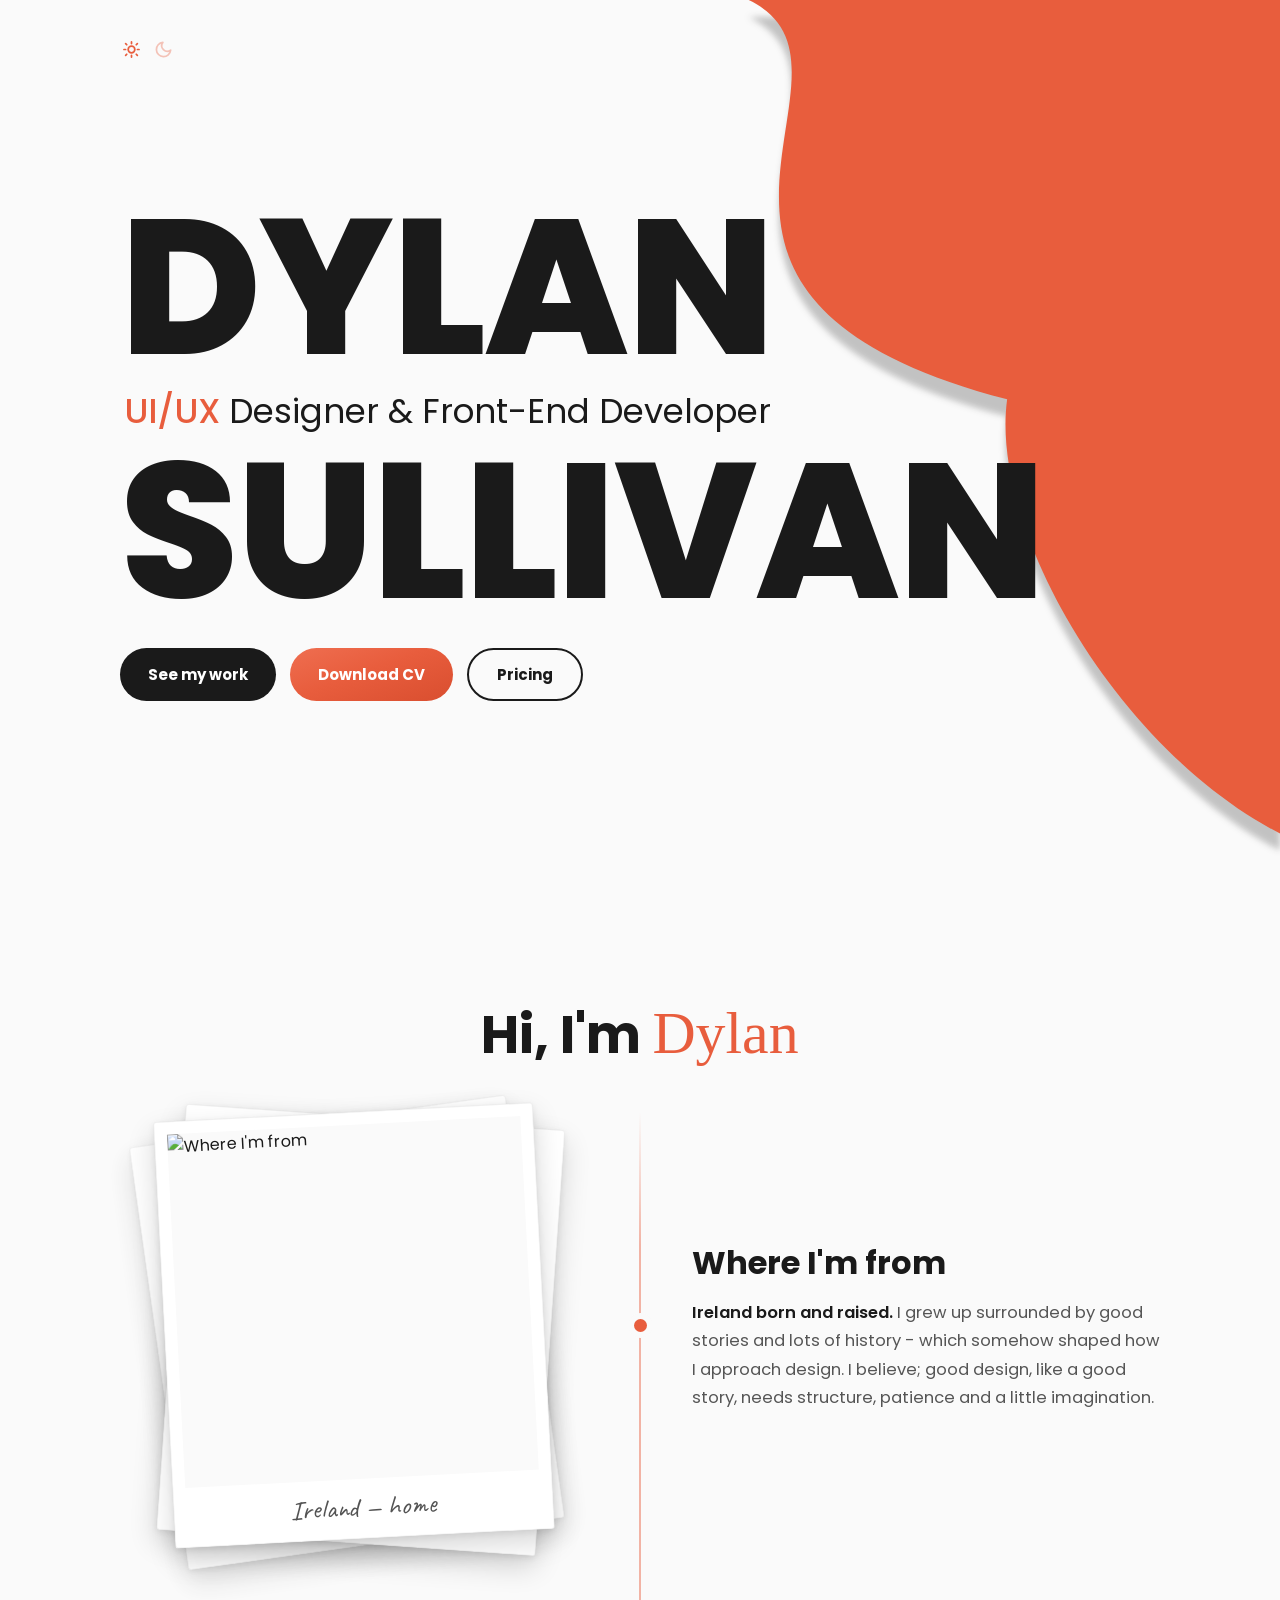
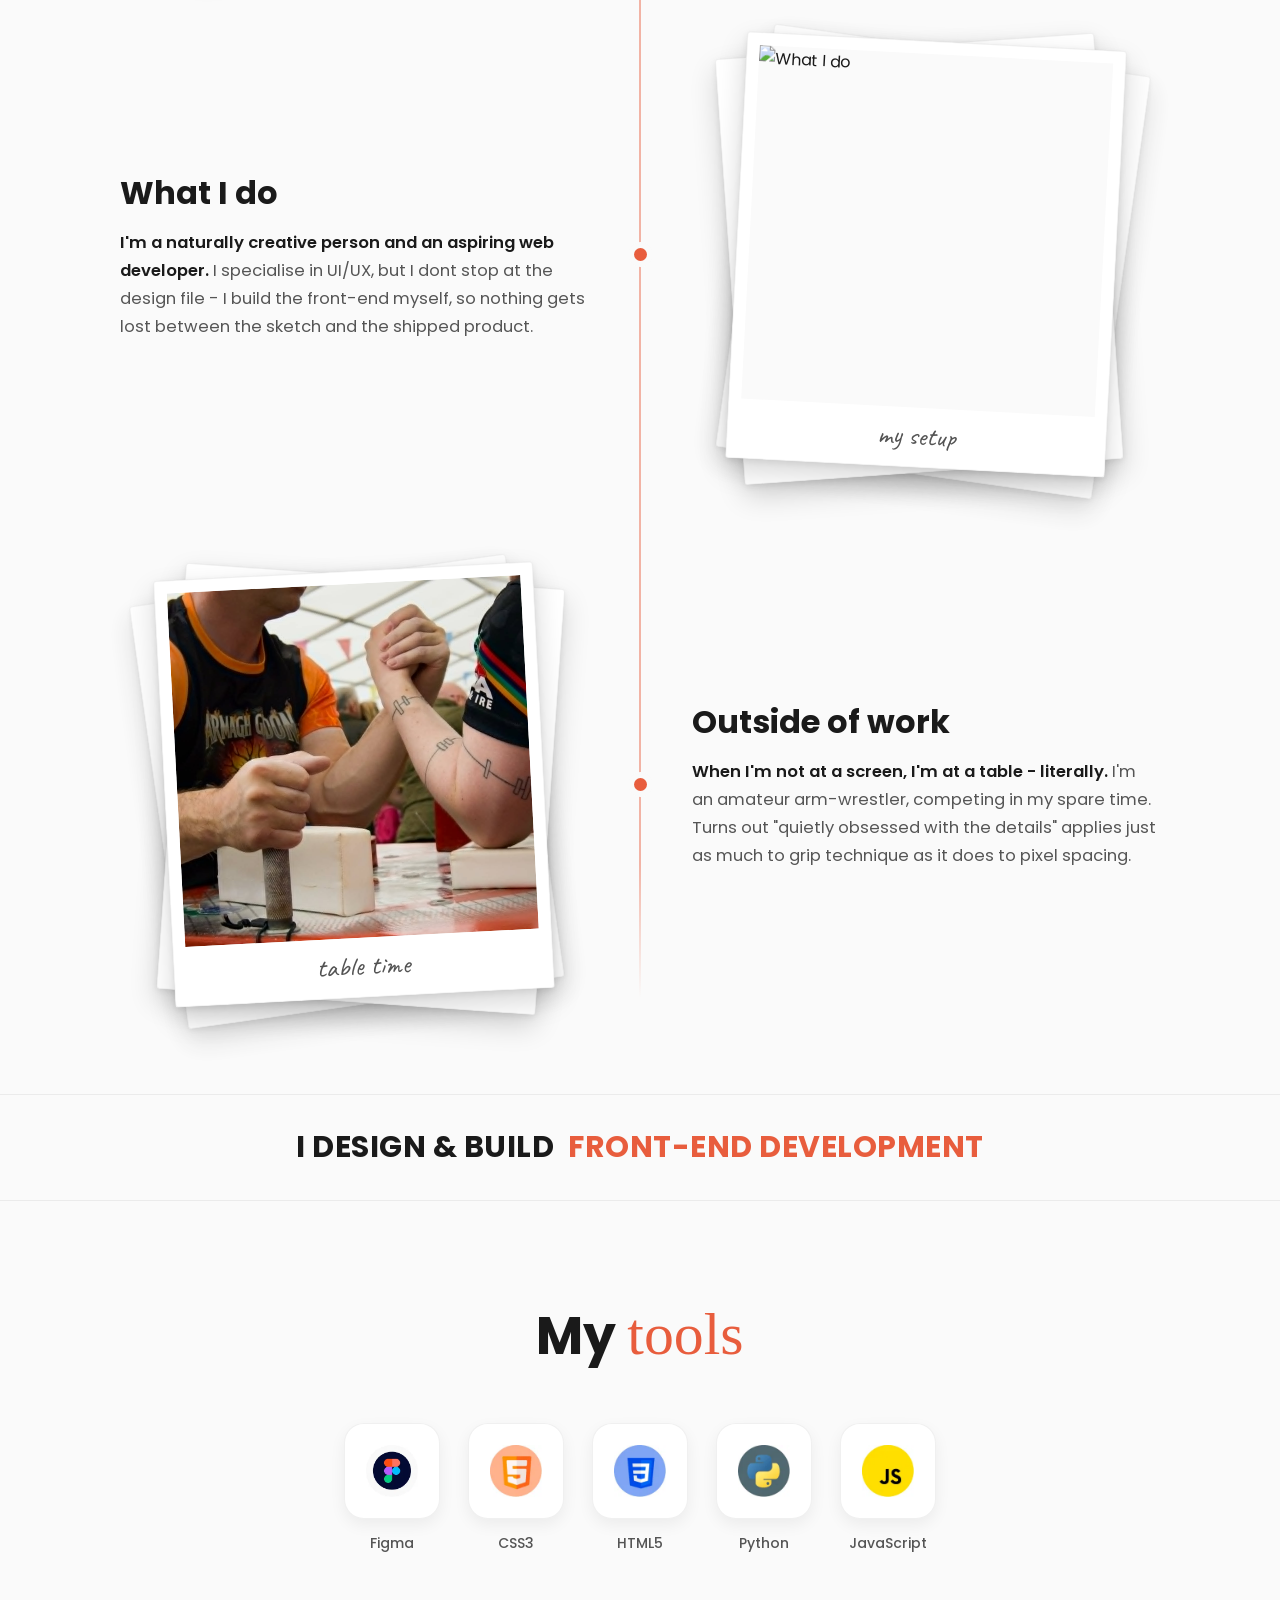
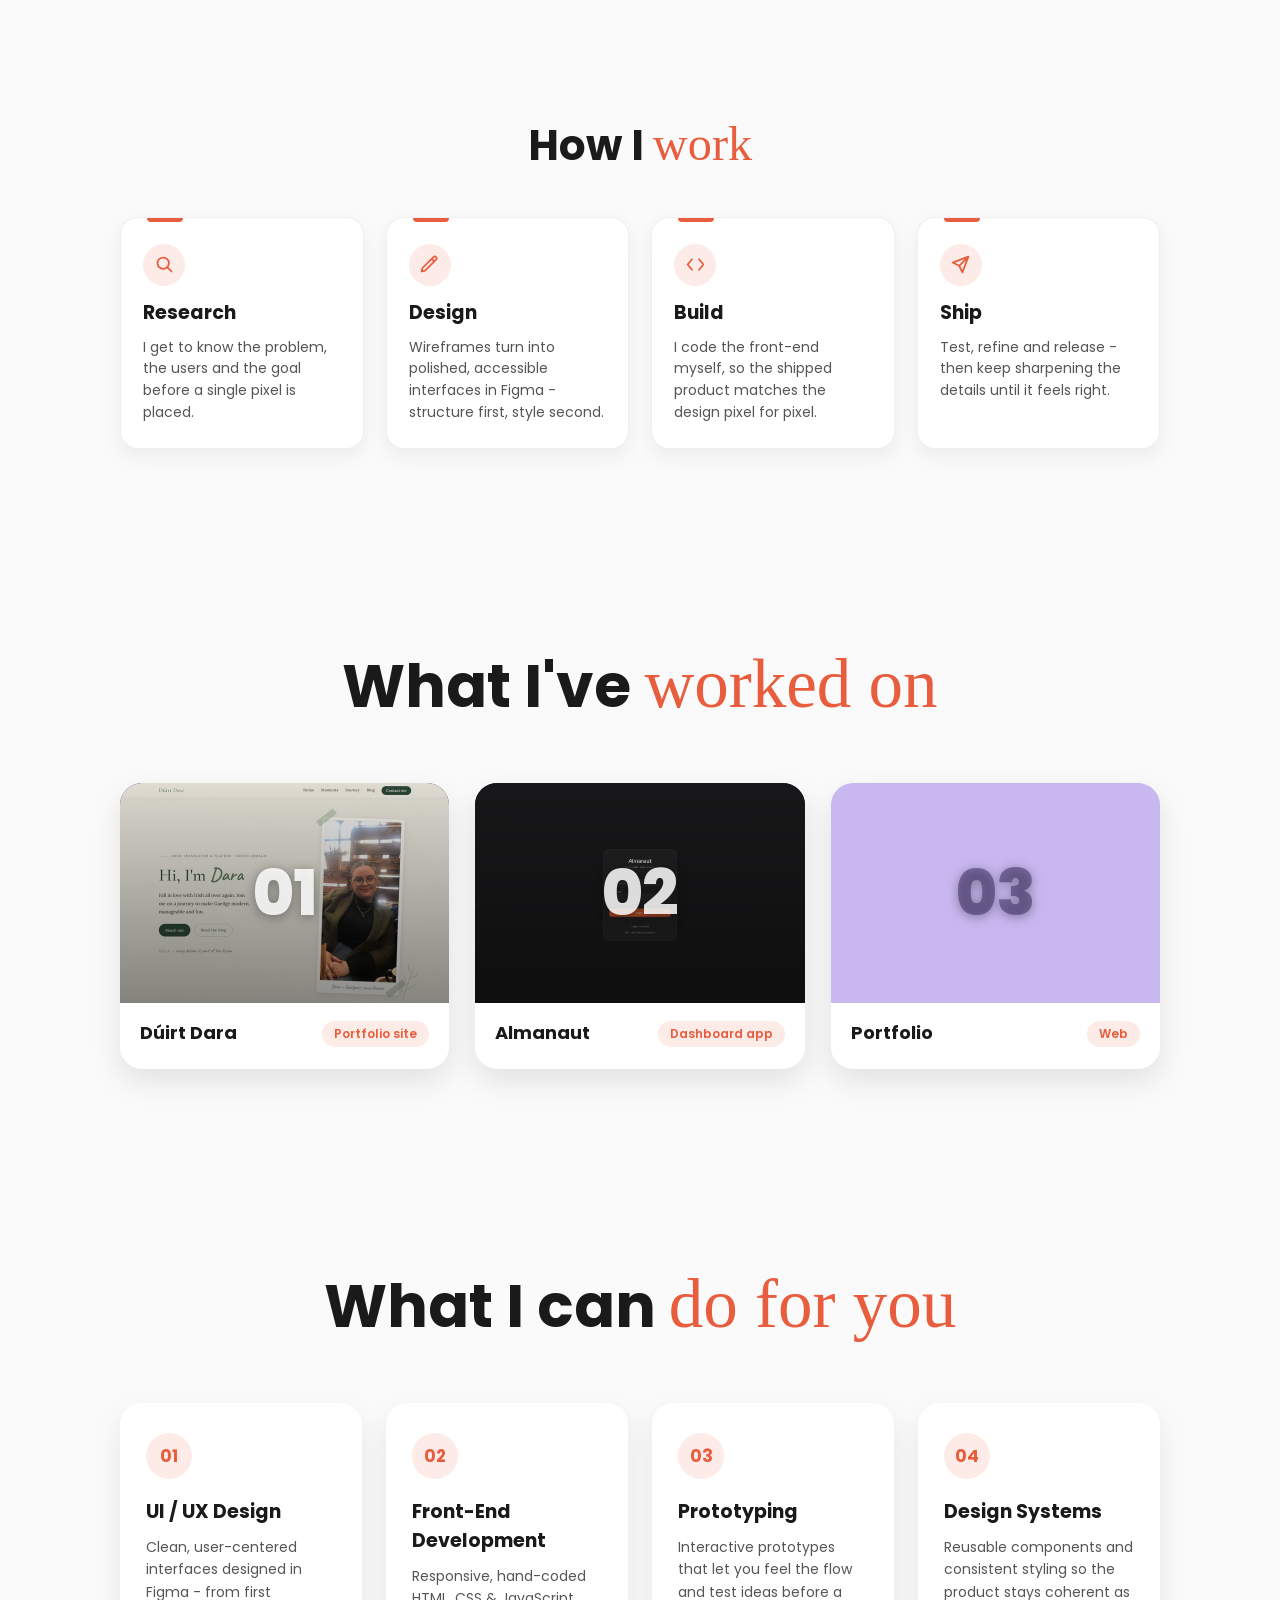
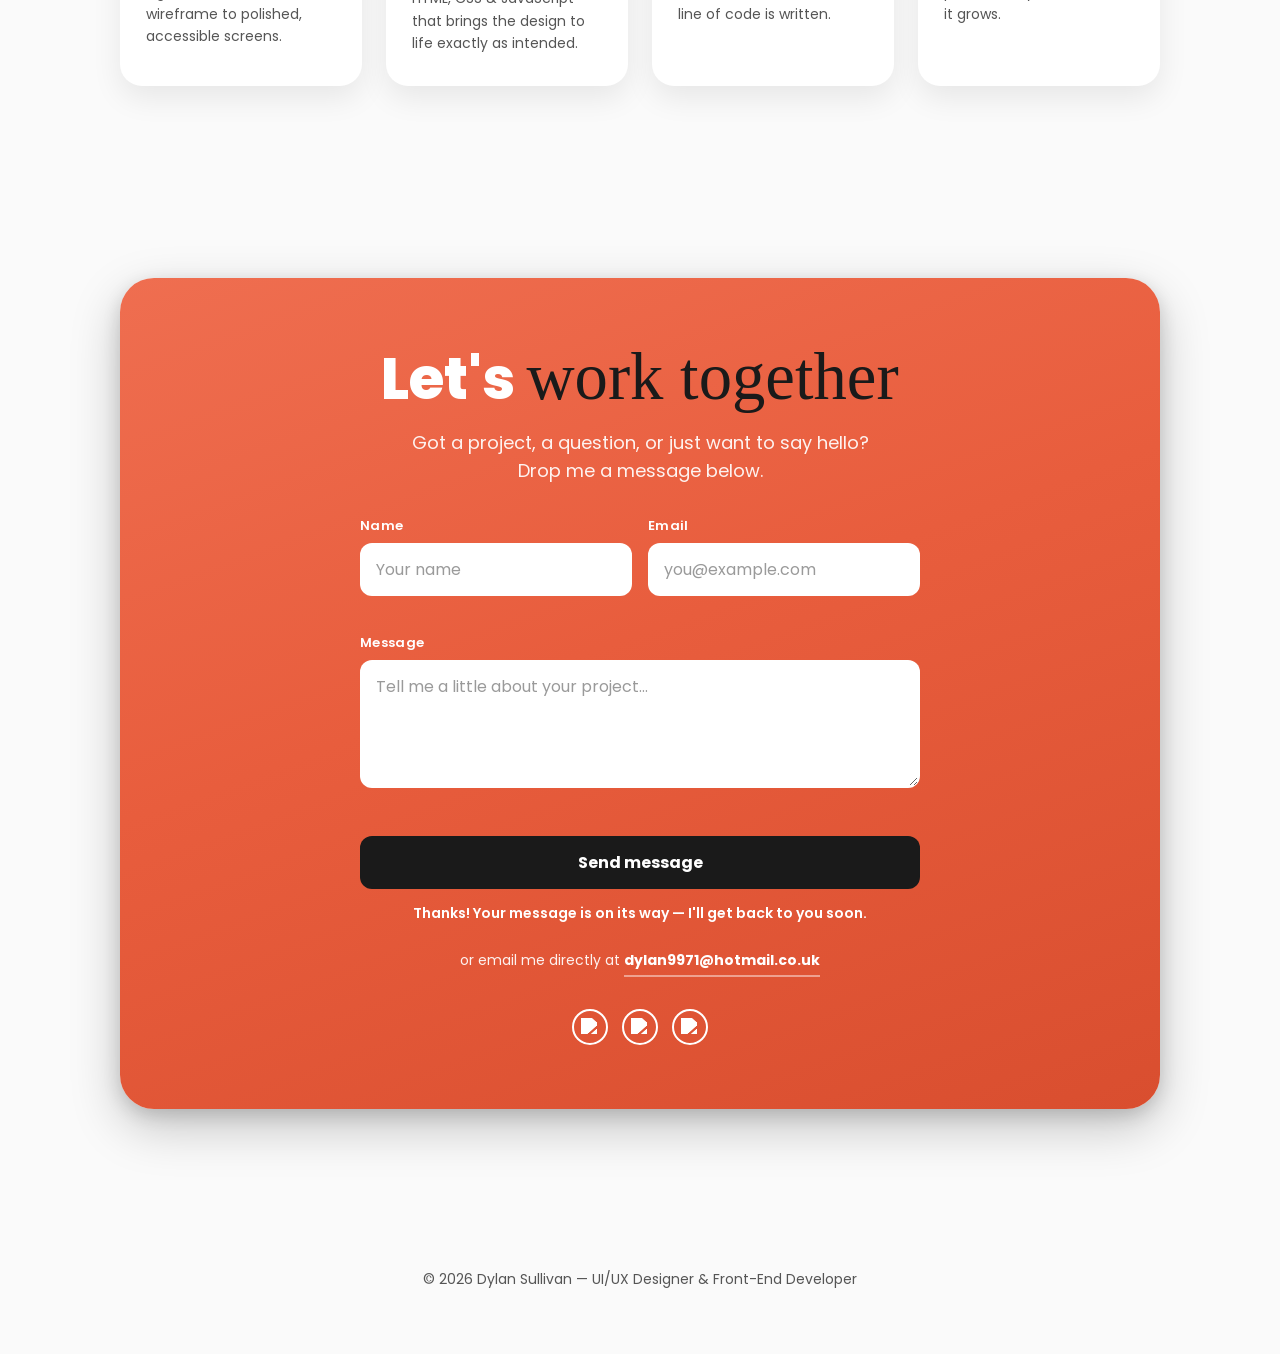
==== index.html @ 85703e37 "Add files via upload" ====
<!DOCTYPE html>
<html lang="en">
<head>
  <meta charset="UTF-8" />
  <meta name="viewport" content="width=device-width, initial-scale=1.0" />
  <title>Dylan Sullivan — UI/UX Designer &amp; Front-End Developer</title>
  <link rel="icon" type="image/svg+xml" href="images/favicon.svg" />

  <!-- Fonts: requires internet. Poppins ≈ the heading face, Caveat ≈ the handwritten tagline.
       Swap these for whatever you used in Figma if different. -->
  <link rel="preconnect" href="https://fonts.googleapis.com" />
  <link rel="preconnect" href="https://fonts.gstatic.com" crossorigin />
  <link href="https://fonts.googleapis.com/css2?family=Poppins:wght@400;500;600;700;800&family=Caveat:wght@500;600&display=swap" rel="stylesheet" />

  <link rel="stylesheet" href="styles.css" />

  <!-- every visit starts in light mode, regardless of OS setting or past choice -->
  <script>
    document.documentElement.dataset.theme = "light";
  </script>
</head>
<body>


  <!-- ============ HERO ============ -->
  <header class="hero" id="hero">
    <!-- organic orange blob (inline SVG) -->
    <svg class="hero__blob" viewBox="0 0 672 833" fill="none" xmlns="http://www.w3.org/2000/svg" aria-hidden="true" preserveAspectRatio="xMaxYMin slice">
      <path fill="#E85D3D" d="M906.125 -440.098C1160.07 -313.162 1271.45 -21.2273 1154.9 211.956C980.167 1291.65 380.559 637.083 416.374 374.395C-50.7319 252.298 466.602 -41.8163 3.09995 -16.6425C119.656 -249.826 652.175 -567.033 906.125 -440.098Z" />
    </svg>

    <!-- light / dark toggle: bare sun + moon sitting on the orange blob -->
    <button class="theme-toggle" type="button" aria-label="Toggle dark mode" aria-pressed="false" title="Toggle dark mode">
      <svg class="theme-toggle__ic theme-toggle__ic--sun" viewBox="0 0 24 24" fill="none" stroke="currentColor" stroke-width="2.2" stroke-linecap="round" stroke-linejoin="round" aria-hidden="true">
        <circle cx="12" cy="12" r="4.2" />
        <path d="M12 2.5v2M12 19.5v2M4.6 4.6l1.4 1.4M18 18l1.4 1.4M2.5 12h2M19.5 12h2M4.6 19.4l1.4-1.4M18 6l1.4-1.4" />
      </svg>
      <svg class="theme-toggle__ic theme-toggle__ic--moon" viewBox="0 0 24 24" fill="none" stroke="currentColor" stroke-width="2.2" stroke-linecap="round" stroke-linejoin="round" aria-hidden="true">
        <path d="M21 12.79A9 9 0 1 1 11.21 3 7 7 0 0 0 21 12.79z" />
      </svg>
    </button>

    <!-- name block -->
    <div class="hero__name">
      <h1 class="name-line">DYLAN</h1>
      <p class="role"><span class="role__accent">UI/UX</span> Designer &amp; Front-End Developer</p>
      <h1 class="name-line">SULLIVAN</h1>
      <div class="hero__cta">
        <a href="#work" class="btn btn--solid">See my work</a>
        <a href="Dylan_Sullivan_CV.docx" class="btn btn--cv" download="Dylan_Sullivan_CV.docx">Download CV</a>
        <button type="button" class="btn btn--ghost" data-modal="pricing-modal" aria-haspopup="dialog">Pricing</button>
      </div>
    </div>

  </header>

  <!-- ============ ABOUT ============ -->
  <section class="about" id="about">
    <header class="about__head reveal">
      <h2 class="section-title">Hi, I'm <span class="accent-script">Dylan</span></h2>
    </header>

    <!-- three story rows, alternating sides, threaded on an orange spine -->
    <div class="story">
      <article class="story__row reveal">
        <figure class="story__media">
          <!-- two blank cards behind the photo, so it reads as a stack of
               snapshots; they fan out on hover -->
          <span class="polaroid__back polaroid__back--2" aria-hidden="true"></span>
          <span class="polaroid__back polaroid__back--1" aria-hidden="true"></span>
          <div class="polaroid">
            <div class="polaroid__window">
              <img src="images/home.png" alt="Where I'm from" loading="lazy" decoding="async" />
            </div>
            <span class="polaroid__caption">Ireland — home</span>
          </div>
        </figure>
        <div class="story__body">
          <h3 class="story__title">Where I'm from</h3>
          <p class="story__text"><span class="story__lead">Ireland born and raised.</span> I grew up surrounded by good stories and lots of history - which somehow shaped how I approach design. I believe; good design, like a good story, needs structure, patience and a little imagination.</p>
        </div>
      </article>

      <article class="story__row reveal">
        <figure class="story__media">
          <span class="polaroid__back polaroid__back--2" aria-hidden="true"></span>
          <span class="polaroid__back polaroid__back--1" aria-hidden="true"></span>
          <div class="polaroid">
            <div class="polaroid__window">
              <img src="images/setup.png" alt="What I do" loading="lazy" decoding="async" />
            </div>
            <span class="polaroid__caption">my setup</span>
          </div>
        </figure>
        <div class="story__body">
          <h3 class="story__title">What I do</h3>
          <p class="story__text"><span class="story__lead">I'm a naturally creative person and an aspiring web developer.</span> I specialise in UI/UX, but I dont stop at the design file - I build the front-end myself, so nothing gets lost between the sketch and the shipped product.</p>
        </div>
      </article>

      <article class="story__row reveal">
        <figure class="story__media">
          <span class="polaroid__back polaroid__back--2" aria-hidden="true"></span>
          <span class="polaroid__back polaroid__back--1" aria-hidden="true"></span>
          <div class="polaroid">
            <div class="polaroid__window">
              <img src="images/table.png" alt="Outside of work" loading="lazy" decoding="async" />
            </div>
            <span class="polaroid__caption">table time</span>
          </div>
        </figure>
        <div class="story__body">
          <h3 class="story__title">Outside of work</h3>
          <p class="story__text"><span class="story__lead">When I'm not at a screen, I'm at a table - literally.</span> I'm an amateur arm-wrestler, competing in my spare time. Turns out "quietly obsessed with the details" applies just as much to grip technique as it does to pixel spacing.</p>
        </div>
      </article>
    </div>
  </section>

  <!-- ============ WORD ROTATOR ============ -->
  <div class="rotator" aria-hidden="true">
    <span class="rotator__lead">I design &amp; build</span>
    <span class="rotator__mask">
      <span class="rotator__list">
        <span class="rotator__word">UI / UX Design</span>
        <span class="rotator__word">Front-End Development</span>
        <span class="rotator__word">Responsive Layouts</span>
        <span class="rotator__word">Clean Code</span>
        <span class="rotator__word">Design Systems</span>
        <span class="rotator__word">Pixel Perfect</span>
        <span class="rotator__word">User-Centered</span>
        <span class="rotator__word">Prototyping</span>
        <!-- repeat of the first, so the loop back to the top is seamless -->
        <span class="rotator__word">UI / UX Design</span>
      </span>
    </span>
  </div>

  <!-- ============ MY STACK ============ -->
  <section class="stack" id="stack">
    <h2 class="section-title reveal">My <span class="accent-script">tools</span></h2>
    <div class="stack__cluster">
      <figure class="stack__item reveal" style="transition-delay:0s">
        <span class="stack__chip"><img src="images/figma.png" alt="Figma" class="stack__icon" /></span>
        <figcaption class="stack__label">Figma</figcaption>
      </figure>
      <figure class="stack__item reveal" style="transition-delay:.08s">
        <span class="stack__chip"><img src="images/css3.png" alt="CSS3" class="stack__icon" /></span>
        <figcaption class="stack__label">CSS3</figcaption>
      </figure>
      <figure class="stack__item reveal" style="transition-delay:.16s">
        <span class="stack__chip"><img src="images/html5.png" alt="HTML5" class="stack__icon" /></span>
        <figcaption class="stack__label">HTML5</figcaption>
      </figure>
      <figure class="stack__item reveal" style="transition-delay:.24s">
        <span class="stack__chip"><img src="images/python.png" alt="Python" class="stack__icon" /></span>
        <figcaption class="stack__label">Python</figcaption>
      </figure>
      <figure class="stack__item reveal" style="transition-delay:.32s">
        <span class="stack__chip"><img src="images/javascript.png" alt="JavaScript" class="stack__icon" /></span>
        <figcaption class="stack__label">JavaScript</figcaption>
      </figure>
    </div>

    <!-- How I work -->
    <div class="process">
      <h3 class="process__title reveal">How I <span class="accent-script">work</span></h3>
      <div class="process__grid">
        <article class="process__step reveal" style="transition-delay:0s">
          <span class="process__icon" aria-hidden="true">
            <svg viewBox="0 0 24 24" fill="none" stroke="currentColor" stroke-width="2" stroke-linecap="round" stroke-linejoin="round">
              <circle cx="10.5" cy="10.5" r="6.5" /><path d="m15.5 15.5 4.5 4.5" />
            </svg>
          </span>
          <h4 class="process__step-title">Research</h4>
          <p class="process__step-text">I get to know the problem, the users and the goal before a single pixel is placed.</p>
        </article>
        <article class="process__step reveal" style="transition-delay:.1s">
          <span class="process__icon" aria-hidden="true">
            <svg viewBox="0 0 24 24" fill="none" stroke="currentColor" stroke-width="2" stroke-linecap="round" stroke-linejoin="round">
              <path d="M16.5 3.5a2.12 2.12 0 0 1 3 3L7 19l-4 1 1-4z" /><path d="m14.5 5.5 3 3" />
            </svg>
          </span>
          <h4 class="process__step-title">Design</h4>
          <p class="process__step-text">Wireframes turn into polished, accessible interfaces in Figma - structure first, style second.</p>
        </article>
        <article class="process__step reveal" style="transition-delay:.2s">
          <span class="process__icon" aria-hidden="true">
            <svg viewBox="0 0 24 24" fill="none" stroke="currentColor" stroke-width="2" stroke-linecap="round" stroke-linejoin="round">
              <path d="m8 6-5 6 5 6M16 6l5 6-5 6" />
            </svg>
          </span>
          <h4 class="process__step-title">Build</h4>
          <p class="process__step-text">I code the front-end myself, so the shipped product matches the design pixel for pixel.</p>
        </article>
        <article class="process__step reveal" style="transition-delay:.3s">
          <span class="process__icon" aria-hidden="true">
            <svg viewBox="0 0 24 24" fill="none" stroke="currentColor" stroke-width="2" stroke-linecap="round" stroke-linejoin="round">
              <path d="M21 3 10.5 13.5M21 3l-6.8 18-3.7-7.5L3 9.8z" />
            </svg>
          </span>
          <h4 class="process__step-title">Ship</h4>
          <p class="process__step-text">Test, refine and release - then keep sharpening the details until it feels right.</p>
        </article>
      </div>
    </div>
  </section>

  <!-- ============ WORK ============ -->
  <section class="work" id="work">
    <header class="work__head reveal">
      <h2 class="section-title">What I've <span class="accent-script">worked on</span></h2>
    </header>

    <!-- Replace the .work__thumb backgrounds with real screenshots:
         e.g. <img src="images/project-1.png" alt="..." class="work__shot" /> -->
    <div class="work__gallery">
      <figure class="work__card reveal" style="transition-delay:0s">
        <a class="work__link" href="https://duirtdara.com" target="_blank" rel="noopener" data-modal="duirtdara-modal" aria-haspopup="dialog" aria-label="Dúirt Dara — view project details">
          <div class="work__thumb work__thumb--dark">
            <img src="images/duirtdara.jpg" alt="Dúirt Dara website" class="work__shot" />
            <span class="work__num">01</span>
          </div>
          <figcaption class="work__meta">
            <h3 class="work__title">Dúirt Dara</h3>
            <span class="work__tag">Portfolio site</span>
          </figcaption>
        </a>
      </figure>
      <figure class="work__card reveal" style="transition-delay:.12s">
        <a class="work__link" href="https://dylanh9971.github.io/almanaut/" target="_blank" rel="noopener" data-modal="almanaut-modal" aria-haspopup="dialog" aria-label="Almanaut — view project details">
          <div class="work__thumb work__thumb--dark">
            <img src="images/dashboard.png" alt="Almanaut dashboard app" class="work__shot" />
            <span class="work__num">02</span>
          </div>
          <figcaption class="work__meta">
            <h3 class="work__title">Almanaut</h3>
            <span class="work__tag">Dashboard app</span>
          </figcaption>
        </a>
      </figure>
      <figure class="work__card reveal" style="transition-delay:.24s">
        <div class="work__thumb work__thumb--light" aria-hidden="true"><span class="work__num">03</span></div>
        <figcaption class="work__meta">
          <h3 class="work__title">Portfolio</h3>
          <span class="work__tag">Web</span>
        </figcaption>
      </figure>
    </div>
  </section>

  <!-- ============ SERVICES ============ -->
  <section class="services" id="services">
    <header class="work__head reveal">
      <h2 class="section-title">What I can <span class="accent-script">do for you</span></h2>
    </header>
    <div class="services__grid">
      <article class="service reveal" style="transition-delay:0s">
        <span class="service__num">01</span>
        <h3 class="service__title">UI / UX Design</h3>
        <p class="service__text">Clean, user-centered interfaces designed in Figma - from first wireframe to polished, accessible screens.</p>
      </article>
      <article class="service reveal" style="transition-delay:.1s">
        <span class="service__num">02</span>
        <h3 class="service__title">Front-End Development</h3>
        <p class="service__text">Responsive, hand-coded HTML, CSS &amp; JavaScript that brings the design to life exactly as intended.</p>
      </article>
      <article class="service reveal" style="transition-delay:.2s">
        <span class="service__num">03</span>
        <h3 class="service__title">Prototyping</h3>
        <p class="service__text">Interactive prototypes that let you feel the flow and test ideas before a line of code is written.</p>
      </article>
      <article class="service reveal" style="transition-delay:.3s">
        <span class="service__num">04</span>
        <h3 class="service__title">Design Systems</h3>
        <p class="service__text">Reusable components and consistent styling so the product stays coherent as it grows.</p>
      </article>
    </div>
  </section>

  <!-- ============ CONTACT ============ -->
  <section class="contact" id="contact">
    <div class="contact__inner reveal">
      <h2 class="contact__title">Let's <span class="accent-script">work together</span></h2>
      <p class="contact__text">Got a project, a question, or just want to say hello? Drop me a message below.</p>

      <form id="contact-form" class="contact__form" action="https://formspree.io/f/mvzlrroe" method="POST">
        <div class="contact__fields">
          <label class="field">
            <span class="field__label">Name</span>
            <input type="text" name="name" placeholder="Your name" data-fs-field />
          </label>
          <label class="field">
            <span class="field__label">Email</span>
            <input type="email" name="email" placeholder="you@example.com" required data-fs-field />
            <span class="field__error" data-fs-error="email"></span>
          </label>
        </div>
        <label class="field">
          <span class="field__label">Message</span>
          <textarea name="message" rows="4" placeholder="Tell me a little about your project..." required data-fs-field></textarea>
          <span class="field__error" data-fs-error="message"></span>
        </label>
        <button type="submit" class="contact__btn" data-fs-submit-btn>Send message</button>
        <p class="contact__formmsg contact__formmsg--ok" data-fs-success>Thanks! Your message is on its way — I'll get back to you soon.</p>
        <p class="contact__formmsg contact__formmsg--err" data-fs-error></p>
      </form>

      <p class="contact__or">or email me directly at <a class="contact__email" href="mailto:dylan9971@hotmail.co.uk">dylan9971@hotmail.co.uk</a></p>

      <ul class="contact__social" aria-label="Social links">
        <li><a href="https://www.facebook.com/profile.php?id=61590603742733" target="_blank" rel="noopener" aria-label="Facebook" class="social"><img src="images/facebook.png" alt="Facebook" /></a></li>
        <li><a href="https://wa.me/447480669746" target="_blank" rel="noopener" aria-label="WhatsApp" class="social"><img src="images/whatsapp.png" alt="WhatsApp" /></a></li>
        <li><a href="https://github.com/dylanh9971" target="_blank" rel="noopener" aria-label="GitHub" class="social"><img src="images/github.png" alt="GitHub" /></a></li>
      </ul>
    </div>
  </section>

  <!-- ============ PROJECT MODAL: Dúirt Dara ============ -->
  <div class="modal" id="duirtdara-modal" aria-hidden="true">
    <div class="modal__overlay" data-close></div>
    <div class="modal__box" role="dialog" aria-modal="true" aria-labelledby="duirtdara-modal-title">
      <button class="modal__close" type="button" aria-label="Close" data-close>&times;</button>

      <div class="slider" data-slider>
        <div class="slider__track">
          <img class="slider__slide" src="images/duirtdara-slide1.jpg" alt="Dúirt Dara — homepage hero" loading="lazy" />
          <img class="slider__slide" src="images/duirtdara-slide2.jpg" alt="Dúirt Dara — Moments &amp; Places section" loading="lazy" />
          <img class="slider__slide" src="images/duirtdara-slide3.jpg" alt="Dúirt Dara — Visual Journal section" loading="lazy" />
        </div>
        <button class="slider__nav slider__nav--prev" type="button" aria-label="Previous photo">&#8249;</button>
        <button class="slider__nav slider__nav--next" type="button" aria-label="Next photo">&#8250;</button>
        <div class="slider__dots" aria-hidden="true"></div>
      </div>

      <div class="modal__info">
        <h3 class="modal__title" id="duirtdara-modal-title"><a class="modal__sitelink" href="https://duirtdara.com" target="_blank" rel="noopener">Dúirt Dara</a><span class="modal__tagline">Landing page &amp; portfolio for an Irish-language teacher</span></h3>
        <dl class="modal__meta">
          <div class="modal__row">
            <dt>Built with</dt>
            <dd>
              <span class="modal__chip">HTML</span>
              <span class="modal__chip">CSS</span>
              <span class="modal__chip">JS</span>
            </dd>
          </div>
          <div class="modal__row">
            <dt>Built</dt>
            <dd>April 2026</dd>
          </div>
        </dl>
      </div>
    </div>
  </div>

  <!-- ============ PROJECT MODAL: Almanaut ============ -->
  <div class="modal" id="almanaut-modal" aria-hidden="true">
    <div class="modal__overlay" data-close></div>
    <div class="modal__box" role="dialog" aria-modal="true" aria-labelledby="almanaut-modal-title">
      <button class="modal__close" type="button" aria-label="Close" data-close>&times;</button>

      <div class="slider" data-slider>
        <div class="slider__track">
          <img class="slider__slide" src="images/dashboard.png" alt="Almanaut — dashboard overview" loading="lazy" />
          <img class="slider__slide" src="images/almanaut1.png" alt="Almanaut — sign in screen" loading="lazy" />
          <img class="slider__slide" src="images/almanaut2.png" alt="Almanaut — dashboard view" loading="lazy" />
        </div>
        <button class="slider__nav slider__nav--prev" type="button" aria-label="Previous photo">&#8249;</button>
        <button class="slider__nav slider__nav--next" type="button" aria-label="Next photo">&#8250;</button>
        <div class="slider__dots" aria-hidden="true"></div>
      </div>

      <div class="modal__info">
        <h3 class="modal__title" id="almanaut-modal-title"><a class="modal__sitelink" href="https://dylanh9971.github.io/almanaut/" target="_blank" rel="noopener">Almanaut</a><span class="modal__tagline">Dashboard app — your weather, notes &amp; more</span></h3>
        <dl class="modal__meta">
          <div class="modal__row">
            <dt>Built with</dt>
            <dd>
              <span class="modal__chip">HTML</span>
              <span class="modal__chip">CSS</span>
              <span class="modal__chip">JS</span>
            </dd>
          </div>
          <div class="modal__row">
            <dt>Built</dt>
            <dd>July 2026</dd>
          </div>
        </dl>
      </div>
    </div>
  </div>

  <!-- ============ PRICING PACKAGES MODAL ============ -->
  <div class="modal" id="pricing-modal" aria-hidden="true">
    <div class="modal__overlay" data-close></div>
    <div class="modal__box modal__box--wide" role="dialog" aria-modal="true" aria-labelledby="pricing-modal-title">
      <button class="modal__close" type="button" aria-label="Close" data-close>&times;</button>

      <div class="pricing">
        <header class="pricing__head">
          <h3 class="pricing__title" id="pricing-modal-title">Web design <span class="accent-script">packages</span></h3>
          <p class="pricing__sub">Three ways to work together — every one designed and built by me, start to finish.</p>
        </header>

        <div class="pricing__grid">
          <article class="tier">
            <h4 class="tier__name">Starter</h4>
            <p class="tier__price">£450–£650 <span>fixed price</span></p>
            <p class="tier__for"><strong>Live in 5 business days.</strong> Simple needs, smaller budget, one fixed price — and no surprises.</p>
            <ul class="tier__list">
              <li>1–3 page site</li>
              <li>Template-based design, tailored to your brand</li>
              <li>Mobile-optimised, responsive on every device</li>
              <li>Contact form</li>
              <li>Launch and handover</li>
            </ul>
            <div class="tier__extras">
              <span class="tier__extras-label">Included — often charged extra</span>
              <ul class="tier__extras-list">
                <li>1 full round of revisions</li>
                <li>Basic on-page SEO</li>
                <li>Short walkthrough guide, so you can update your own text and images</li>
              </ul>
            </div>
            <a class="tier__btn" href="#contact" data-close>Get a quote</a>
          </article>

          <article class="tier tier--featured">
            <span class="tier__badge">Best value</span>
            <h4 class="tier__name">Standard</h4>
            <p class="tier__price">£1,200–£1,800 <span>fixed price</span></p>
            <p class="tier__for"><strong>The sweet spot.</strong> Everything a growing business actually needs, for well under the usual agency quote.</p>
            <ul class="tier__list">
              <li>5–7 pages</li>
              <li>Fully custom design in Figma</li>
              <li>CMS integration — edit your own content</li>
              <li>On-page SEO basics</li>
              <li>Responsive across every breakpoint</li>
              <li>Google Maps and social links</li>
            </ul>
            <div class="tier__extras">
              <span class="tier__extras-label">Included — often charged extra</span>
              <ul class="tier__extras-list">
                <li>First month of minor edits, free</li>
                <li>Analytics set up and explained</li>
                <li>Contact form with spam protection</li>
              </ul>
            </div>
            <a class="tier__btn" href="#contact" data-close>Get a quote</a>
          </article>

          <article class="tier">
            <h4 class="tier__name">Premium</h4>
            <p class="tier__price">from £2,500 <span>scoped to your project</span></p>
            <p class="tier__for"><strong>Proper custom work.</strong> Bigger builds and real integrations, shaped around exactly what you need.</p>
            <ul class="tier__list">
              <li>Fully custom build, page count to suit</li>
              <li>Integrations — booking, e-commerce, payments</li>
              <li>Advanced animation and interaction</li>
              <li>CMS and on-page SEO included throughout</li>
            </ul>
            <div class="tier__extras">
              <span class="tier__extras-label">Included — often charged extra</span>
              <ul class="tier__extras-list">
                <li>3 months of priority support after launch</li>
                <li>Performance and accessibility pass</li>
              </ul>
            </div>
            <a class="tier__btn" href="#contact" data-close>Get a quote</a>
          </article>
        </div>

        <p class="pricing__note">Not sure which one fits? <a href="#contact" data-close>Tell me about the project</a> and I'll point you at the right one.</p>
      </div>
    </div>
  </div>

  <footer class="footer">
    <p>© <span id="year"></span> Dylan Sullivan — UI/UX Designer &amp; Front-End Developer</p>
  </footer>

  <script src="script.js"></script>

  <!-- Formspree AJAX (inline submit, no page redirect) -->
  <script>
    window.formspree = window.formspree || function () { (formspree.q = formspree.q || []).push(arguments); };
    formspree('initForm', { formElement: '#contact-form', formId: 'mvzlrroe' });
  </script>
  <script src="https://unpkg.com/@formspree/ajax@1" defer></script>
</body>
</html>
---- styles.css ----
/* ===========================================================
   Dylan Sullivan — portfolio
   Colours:  bg #FAFAFA | orange #E85D3D | black #1A1A1A
   =========================================================== */

@font-face {
  font-family: "ReenieBeanie";
  src: url("ReenieBeanie-Regular.ttf") format("truetype");
  font-weight: normal;
  font-style: normal;
  font-display: swap;
}

:root {
  --bg: #FAFAFA;
  --orange: #E85D3D;
  --black: #1A1A1A;          /* doubles as the primary foreground/text token */
  --white: #ffffff;          /* kept literal — white text on orange must stay white */
  --muted: #555555;

  /* card surfaces — flipped in dark mode */
  --surface: #ffffff;
  --surface-border: rgba(0,0,0,.06);

  /* consistent vertical rhythm between sections */
  --section-y: clamp(64px, 8vw, 96px);
  /* side gutter — mirrors the section padding, so anything pinned to the page
     edge can line up with the content rail */
  --gutter: 64px;

  --display: "Poppins", "Arial Black", "Helvetica Neue", Arial, sans-serif;
  --body: "Poppins", system-ui, -apple-system, Segoe UI, Roboto, Arial, sans-serif;
  --hand: "Caveat", "Comic Sans MS", cursive;

  color-scheme: light;
}

/* ---------- DARK THEME ----------
   Only the semantic tokens flip. --white/--orange stay literal so the orange
   panels and their white text are identical in both themes. --black is the
   foreground token, so flipping it re-colours all body/heading text at once. */
[data-theme="dark"] {
  --bg: #16120f;             /* warm near-black to sit with the orange brand */
  --black: #f1ece7;          /* foreground/text → light */
  --muted: #a79e96;
  --surface: #221c18;        /* cards: a few shades lighter than --bg */
  --surface-border: rgba(255,255,255,.09);

  color-scheme: dark;
}

/* in dark mode: white button with dark-background-coloured text */
[data-theme="dark"] .btn--solid {
  background: var(--white);
  color: var(--bg);
}

/* smooth cross-fade when toggling (View Transitions API) */
::view-transition-old(root),
::view-transition-new(root) { animation-duration: .35s; }

* { box-sizing: border-box; margin: 0; padding: 0; }

html { scroll-behavior: smooth; overflow-x: hidden; }

body {
  background: var(--bg);
  width: 100%;
  max-width: 100%;
  color: var(--black);
  font-family: var(--body);
  -webkit-font-smoothing: antialiased;
  overflow-x: hidden;
}

a { text-decoration: none; color: inherit; }
ul { list-style: none; }

/* keyboard focus: crisp ring for keyboard users, suppressed for mouse/touch.
   The outline follows each element's own border-radius in modern browsers. */
:focus-visible {
  outline: 2px solid var(--orange);
  outline-offset: 3px;
}
:focus:not(:focus-visible) { outline: none; }
/* white reads better than orange on the orange contact panel */
.contact__inner :focus-visible { outline-color: var(--white); }

/* ---------- THEME TOGGLE (bare sun + moon, top left) ----------
   Absolutely placed inside the hero, so it scrolls away with the page rather
   than following the viewport. Its left edge lands on the same content rail
   as the name block, so it lines up with the D of DYLAN. Both icons are the
   brand orange; the one matching the live theme is at full strength. */
.theme-toggle {
  position: absolute;
  top: clamp(20px, 3vw, 34px);
  left: max(var(--gutter), calc(50% - 520px));
  z-index: 3;
  display: inline-flex;
  align-items: center;
  gap: 13px;
  padding: 6px 2px;
  border: 0;
  background: none;
  cursor: pointer;
  border-radius: 6px;
  -webkit-tap-highlight-color: transparent;
}
.theme-toggle__ic {
  width: 19px;
  height: 19px;
  color: var(--orange);
  opacity: .35;
  transition: opacity .3s ease, transform .3s cubic-bezier(.34, 1.56, .64, 1);
}
/* light theme: the sun is live — dark theme: the moon takes over */
.theme-toggle__ic--sun { opacity: 1; }
[data-theme="dark"] .theme-toggle__ic--sun { opacity: .35; }
[data-theme="dark"] .theme-toggle__ic--moon { opacity: 1; }
/* only the icon actually under the cursor reacts — hovering the gap between
   them, or the button's padding, does nothing */
.theme-toggle__ic:hover {
  opacity: 1;
  transform: scale(1.15);
}

/* nothing is pinned over the page, so anchors just need breathing room */
:target,
section[id],
header[id] { scroll-margin-top: 24px; }

/* ---------- HERO ---------- */
.hero {
  position: relative;
  min-height: 100vh;
  /* svh = the small viewport height, so phone browser chrome sliding in and
     out can't push the scroll cue off-screen or cause a jump */
  min-height: 100svh;
  padding: 0 64px;
  display: flex;
  align-items: center;
  justify-content: center;
}

@keyframes blobPulse {
  0%, 100% { transform: scale(1); }
  50%      { transform: scale(1.03); }
}

.hero__blob {
  position: absolute;
  top: 0;
  right: 0;
  width: clamp(260px, 56vw, 820px);
  height: auto;
  max-width: 100%;
  z-index: 0;
  pointer-events: none;
  transform-origin: 100% 0;
  filter: drop-shadow(0 17px 3.1px rgba(26, 26, 26, 0.25));
  animation: blobPulse 4s ease-in-out infinite;
}

/* social circles — used in the contact panel */
.social {
  display: flex;
  align-items: center;
  justify-content: center;
  width: 36px;
  height: 36px;
  border-radius: 50%;
  border: 2px solid var(--white);
  transition: transform .2s ease;
}
.social img { display: block; width: 18px; height: 18px; filter: brightness(0) invert(1); }
.social:hover { transform: translateY(-2px); }

/* name block */
/* the name sits on the same 1040px content rail as the sections below, which
   is what lets the toggle line up with the D of DYLAN */
.hero__name { position: relative; z-index: 2; width: min(100%, 1040px); }
.name-line {
  font-family: var(--display);
  font-weight: 800;
  font-size: clamp(72px, 15vw, 200px);
  line-height: .92;
  letter-spacing: -2px;
  color: var(--black);
}
.role {
  font-family: var(--body);
  font-weight: 400;
  font-size: clamp(18px, 2.8vw, 34px);
  margin: 10px 0 6px;
  padding-left: 4px;
  color: var(--black);
}
.role__accent { color: var(--orange); font-weight: 500; }

/* availability badge */
@keyframes dotPulse {
  0%   { box-shadow: 0 0 0 0 rgba(232,93,61,.5); }
  70%  { box-shadow: 0 0 0 7px rgba(232,93,61,0); }
  100% { box-shadow: 0 0 0 0 rgba(232,93,61,0); }
}
.hero__badge {
  display: inline-flex;
  align-items: center;
  gap: 8px;
  background: rgba(232,93,61,.12);
  color: var(--orange);
  font-family: var(--display);
  font-weight: 600;
  font-size: 13px;
  letter-spacing: .6px;
  text-transform: uppercase;
  padding: 7px 15px;
  border-radius: 999px;
  margin-bottom: 18px;
}
.hero__badge-dot {
  width: 8px;
  height: 8px;
  border-radius: 50%;
  background: var(--orange);
  animation: dotPulse 1.8s ease-out infinite;
}

/* hero CTAs */
.hero__cta {
  display: flex;
  flex-wrap: wrap;
  gap: 14px;
  margin-top: 28px;
}
.btn {
  display: inline-flex;
  align-items: center;
  justify-content: center;
  font-family: var(--display);
  font-weight: 700;
  font-size: 15px;
  padding: 13px 28px;
  border-radius: 999px;
  transition: transform .2s ease, background .2s ease, color .2s ease, box-shadow .2s ease;
}
.btn--solid {
  background: var(--black);
  color: var(--white);
}
.btn--cv {
  background: linear-gradient(160deg, #EF6E50 0%, var(--orange) 45%, #D94E2F 100%);
  color: var(--white);
}
.btn--ghost {
  border: 2px solid var(--black);
  color: var(--black);
  background: transparent;    /* it's a <button> — drop the UA grey */
  cursor: pointer;
}
/* hover: every pill keeps its own colour and just pops out a touch */
.btn--solid:hover,
.btn--solid:focus-visible,
.btn--cv:hover,
.btn--cv:focus-visible,
.btn--ghost:hover,
.btn--ghost:focus-visible { transform: scale(1.04); }
.btn--solid:active,
.btn--cv:active,
.btn--ghost:active { transform: scale(1); }

/* ---------- ABOUT ---------- */
.about {
  padding: var(--section-y) 64px;
  display: flex;
  flex-direction: column;
  align-items: center;
  gap: 34px;
}
.about__head { text-align: center; margin-bottom: 4px; }
.about__head .section-title { font-size: clamp(34px, 5vw, 52px); }

/* ---------- ABOUT: alternating story rows on an orange spine ----------
   Each entry is a full-width row — photo on one side, copy on the other,
   sides swapping row to row — pinned to a vertical line that runs the
   height of the section with a node dot per entry. */
.story {
  position: relative;
  width: 100%;
  max-width: 1040px;
  display: flex;
  flex-direction: column;
  gap: clamp(56px, 8vw, 104px);
}
/* the spine: fades out at both ends so it never just stops mid-air */
.story::before {
  content: "";
  position: absolute;
  left: 50%;
  top: 0;
  bottom: 0;
  width: 2px;
  transform: translateX(-50%);
  background: linear-gradient(
    to bottom,
    transparent 0%, rgba(232,93,61,.45) 9%,
    rgba(232,93,61,.45) 91%, transparent 100%
  );
}

.story__row {
  position: relative;
  display: grid;
  grid-template-columns: 1fr 104px 1fr;
  align-items: center;
}
/* node dot, ringed in the page background so the spine appears to pass behind */
.story__row::before {
  content: "";
  position: absolute;
  left: 50%;
  top: 50%;
  width: 13px;
  height: 13px;
  margin: -6.5px 0 0 -6.5px;
  border-radius: 50%;
  background: var(--orange);
  box-shadow: 0 0 0 6px var(--bg);
  z-index: 1;
}

/* odd rows: photo left, copy right — even rows swap */
.story__media { grid-column: 1; grid-row: 1; }
.story__body  { grid-column: 3; grid-row: 1; }
.story__row:nth-child(even) .story__media { grid-column: 3; }
.story__row:nth-child(even) .story__body  { grid-column: 1; }

/* ---------- photo as a stack of snapshots ----------
   The figure is only a positioning box: the two .polaroid__back cards are
   absolute (inset 0) so they inherit the front card's exact dimensions, while
   .polaroid is the one in-flow child and therefore sets the figure's height.
   Rotation doesn't affect layout size, so the three cards always match. */
.story__media {
  position: relative;
  margin: 0 auto;
  width: 100%;
  max-width: 380px;
}

.polaroid,
.polaroid__back {
  border-radius: 3px;
  background: var(--surface);
  border: 1px solid var(--surface-border);
  box-shadow: 0 12px 28px rgba(0, 0, 0, .16), 0 2px 6px rgba(0, 0, 0, .07);
  transition: transform .55s cubic-bezier(.22, 1, .36, 1);
}

.polaroid {
  position: relative;
  z-index: 2;
  padding: 12px 12px 0;      /* thin white border; the caption makes the thick base */
  transform: rotate(-3deg);
}
.polaroid__back {
  position: absolute;
  inset: 0;
  z-index: 1;
}
/* resting fan — barely offset, just enough to show there's a stack */
.polaroid__back--1 { transform: rotate(4deg)  translate(7px, 4px); }
.polaroid__back--2 { transform: rotate(-8deg) translate(-8px, 6px); z-index: 0; opacity: .8; }

/* even rows sit on the other side of the spine, so mirror the tilt */
.story__row:nth-child(even) .polaroid            { transform: rotate(3deg); }
.story__row:nth-child(even) .polaroid__back--1   { transform: rotate(-4deg) translate(-7px, 4px); }
.story__row:nth-child(even) .polaroid__back--2   { transform: rotate(8deg)  translate(8px, 6px); }

/* hover: the stack fans apart and the top photo straightens up */
.story__row:hover .polaroid          { transform: rotate(-.5deg) translateY(-8px); }
.story__row:hover .polaroid__back--1 { transform: rotate(10deg)  translate(20px, 10px); }
.story__row:hover .polaroid__back--2 { transform: rotate(-15deg) translate(-22px, 14px); }
.story__row:nth-child(even):hover .polaroid          { transform: rotate(.5deg) translateY(-8px); }
.story__row:nth-child(even):hover .polaroid__back--1 { transform: rotate(-10deg) translate(-20px, 10px); }
.story__row:nth-child(even):hover .polaroid__back--2 { transform: rotate(15deg)  translate(22px, 14px); }

.polaroid__window {
  aspect-ratio: 1 / 1;
  overflow: hidden;
  background: var(--bg);
}
.polaroid__window img {
  width: 100%;
  height: 100%;
  object-fit: cover;
  display: block;
  transition: transform .6s cubic-bezier(.22, 1, .36, 1);
}
.story__row:hover .polaroid__window img { transform: scale(1.06); }

/* handwritten label on the thick bottom border of the print */
.polaroid__caption {
  display: block;
  font-family: "ReenieBeanie", var(--hand);
  font-size: 27px;
  line-height: 1;
  text-align: center;
  color: var(--black);
  opacity: .75;
  padding: 15px 10px 17px;
}

.story__title {
  font-family: var(--display);
  font-weight: 700;
  font-size: clamp(24px, 3vw, 32px);
  color: var(--black);
  margin-bottom: 12px;
}
.story__text {
  font-size: 16.5px;
  line-height: 1.7;
  color: var(--muted);
  max-width: 46ch;
}
.story__lead { color: var(--black); font-weight: 600; }

/* entrance: each row drifts in from its own side */
.story__row.reveal          { transform: translate(-30px, 26px); }
.story__row:nth-child(even).reveal { transform: translate(30px, 26px); }
.story__row.reveal.in-view  { transform: none; }

/* ---------- SECTION TITLE ---------- */
.section-title {
  font-family: var(--display);
  font-weight: 700;
  text-align: center;
  color: var(--black);
}

/* ---------- MY STACK ---------- */
.stack { padding: var(--section-y) 64px; }
.stack .section-title { font-size: clamp(34px, 5vw, 52px); margin-bottom: 48px; }
.stack__cluster {
  display: flex;
  justify-content: center;
  align-items: flex-start;
  gap: 28px;
  flex-wrap: wrap;
}
.stack__item {
  margin: 0;
  display: flex;
  flex-direction: column;
  align-items: center;
  gap: 14px;
}
.stack__chip {
  display: flex;
  align-items: center;
  justify-content: center;
  width: 96px;
  height: 96px;
  background: var(--surface);
  border: 1px solid var(--surface-border);
  border-radius: 20px;
  box-shadow: 0 6px 16px rgba(0,0,0,.06);
  transition: transform .3s ease, box-shadow .3s ease;
}
.stack__icon {
  width: 52px;
  height: 52px;
  display: block;
  user-select: none;
  -webkit-user-drag: none;
  mix-blend-mode: multiply;
}
.stack__label {
  font-size: 14px;
  font-weight: 500;
  color: var(--muted);
  transition: color .3s ease;
}
.stack__item:hover .stack__chip {
  transform: translateY(-8px);
  box-shadow: 0 16px 30px rgba(0,0,0,.12);
}
.stack__item:hover .stack__label { color: var(--black); }
/* keep the tool logos on a light chip in dark mode — they use
   mix-blend-mode: multiply, which needs a light backdrop to stay legible */
[data-theme="dark"] .stack__chip {
  background: #f4efea;
  border-color: rgba(0,0,0,.08);
}

/* ---------- MARQUEE ---------- */
/* ---------- WORD ROTATOR ----------
   A fixed lead-in plus a one-line window that the phrase list steps through:
   each phrase holds, then slides up as the next rises in. The list carries a
   repeat of the first phrase at the end so the jump back to the top is
   invisible. */
.rotator {
  display: flex;
  align-items: center;
  justify-content: center;
  gap: 14px;
  padding: 30px 24px;
  border-top: 1px solid var(--surface-border);
  border-bottom: 1px solid var(--surface-border);
  font-family: var(--display);
  font-weight: 700;
  font-size: clamp(18px, 2.6vw, 30px);
  letter-spacing: .5px;
  text-transform: uppercase;
}
.rotator__lead { color: var(--black); }
/* width is set per phrase in script.js so the line stays centred; without JS
   it falls back to fitting the longest phrase */
.rotator__mask {
  display: block;
  overflow: hidden;
  height: 1.3em;
  line-height: 1.3em;
  transition: width .45s cubic-bezier(.22, 1, .36, 1);
}
.rotator__word {
  display: block;
  width: max-content;                  /* each line is exactly as wide as its text */
  color: var(--orange);
  white-space: nowrap;
}
.rotator__list {
  display: block;
  transition: transform .45s cubic-bezier(.22, 1, .36, 1);
}

/* ---------- HOW I WORK (process) ---------- */
.process { max-width: 1040px; margin: 160px auto 0; }
.process__title {
  font-family: var(--display);
  font-weight: 700;
  font-size: clamp(28px, 4vw, 42px);
  text-align: center;
  color: var(--black);
  margin-bottom: 40px;
}
.process__grid {
  display: grid;
  grid-template-columns: repeat(4, minmax(0, 1fr));
  gap: 22px;
}
.process__step {
  position: relative;
  background: var(--surface);
  border: 1px solid var(--surface-border);
  border-radius: 18px;
  padding: 26px 22px 24px;
  box-shadow: 0 8px 20px rgba(0,0,0,.06);
  transition: transform .3s ease, box-shadow .3s ease;
}
.process__step::before {
  content: "";
  position: absolute;
  top: 0;
  left: 26px;
  width: 36px;
  height: 4px;
  background: var(--orange);
  border-radius: 0 0 4px 4px;
}
/* stage icon on a pale orange disc, echoing the tool chips above */
.process__icon {
  display: grid;
  place-items: center;
  width: 42px;
  height: 42px;
  border-radius: 50%;
  background: rgba(232,93,61,.12);
  color: var(--orange);
  transition: background .3s ease, transform .3s cubic-bezier(.34, 1.56, .64, 1);
}
.process__icon svg { width: 21px; height: 21px; display: block; }
.process__step:hover .process__icon {
  background: rgba(232,93,61,.2);
  transform: translateY(-2px) scale(1.06);
}
.process__step-title {
  font-family: var(--display);
  font-weight: 700;
  font-size: 19px;
  color: var(--black);
  margin: 12px 0 10px;
}
.process__step-text {
  font-size: 14px;
  line-height: 1.55;
  color: var(--muted);
}
.process__step:hover {
  transform: translateY(-8px);
  box-shadow: 0 18px 34px rgba(0,0,0,.12);
}

/* ---------- WORK ---------- */
.work { padding: var(--section-y) 64px; }

/* eyebrow + accented heading (shared aesthetic) */
.eyebrow {
  display: inline-block;
  background: rgba(232,93,61,.12);
  color: var(--orange);
  font-family: var(--display);
  font-weight: 600;
  font-size: 13px;
  letter-spacing: 1.5px;
  text-transform: uppercase;
  padding: 7px 16px;
  border-radius: 999px;
  margin-bottom: 16px;
}
.accent-script {
  font-family: "ReenieBeanie", cursive;
  color: var(--orange);
  font-weight: 400;
  font-size: 1.15em;
}
.work__head { text-align: center; margin-bottom: 52px; }
.work__head .section-title { font-size: clamp(34px, 6vw, 60px); }

.work__gallery {
  display: grid;
  grid-template-columns: repeat(3, minmax(0, 1fr));
  gap: 26px;
  max-width: 1040px;
  margin: 0 auto;
}
.work__card {
  margin: 0;
  background: var(--surface);
  border-radius: 22px;
  overflow: hidden;
  box-shadow: 0 12px 30px rgba(0,0,0,.10);
  transition: transform .35s ease, box-shadow .35s ease;
}
.work__link { display: block; color: inherit; }
.work__thumb {
  position: relative;
  height: 220px;
  display: grid;
  place-items: center;
  overflow: hidden;
}
.work__shot {
  position: absolute;
  inset: 0;
  width: 100%;
  height: 100%;
  object-fit: cover;
  display: block;
  transition: transform .35s ease;
}
/* darken photo thumbs slightly so the number stays legible */
.work__thumb:has(.work__shot)::after {
  content: "";
  position: absolute;
  inset: 0;
  background: linear-gradient(180deg, rgba(0,0,0,.10), rgba(0,0,0,.45));
}
.work__num {
  position: relative;
  z-index: 1;
  font-family: var(--display);
  font-weight: 800;
  font-size: 64px;
  color: rgba(255,255,255,.85);
  letter-spacing: -1px;
  text-shadow: 0 2px 12px rgba(0,0,0,.35);
  transition: transform .35s ease;
}
.work__thumb--dark  { background: #1d1b3a; }
.work__thumb--mid   { background: var(--orange); }
.work__thumb--light { background: #c9b8f0; }
.work__thumb--light .work__num { color: rgba(58,46,99,.55); }

.work__meta {
  display: flex;
  align-items: center;
  justify-content: space-between;
  /* wrap rather than overflow: on narrow cards the tag drops onto its own
     line instead of colliding with the title and being clipped by the card */
  flex-wrap: wrap;
  gap: 8px 12px;
  padding: 18px 20px 22px;
}
.work__title {
  min-width: 0;                        /* lets the title shrink instead of forcing overflow */
  font-family: var(--display);
  font-weight: 700;
  font-size: 18px;
  line-height: 1.25;
  color: var(--black);
}
.work__tag {
  flex: none;
  background: rgba(232,93,61,.12);
  color: var(--orange);
  font-weight: 600;
  font-size: 12px;
  line-height: 1.2;
  white-space: nowrap;                 /* the pill never breaks across lines */
  padding: 6px 12px;
  border-radius: 999px;
}

/* hover: lift card, gently scale the number */
.work__card:hover {
  transform: translateY(-8px);
}
.work__card:hover .work__num { transform: scale(1.12); }
.work__card:hover .work__shot { transform: scale(1.06); }

/* ---------- SERVICES ---------- */
.services { padding: var(--section-y) 64px; }
.services .work__head { margin-bottom: 52px; }
.services__grid {
  display: grid;
  grid-template-columns: repeat(4, minmax(0, 1fr));
  gap: 24px;
  max-width: 1040px;
  margin: 0 auto;
}
.service {
  background: var(--surface);
  border-radius: 22px;
  padding: 30px 26px 32px;
  box-shadow: 0 12px 30px rgba(0,0,0,.08);
  transition: transform .35s ease, box-shadow .35s ease;
}
.service__num {
  display: inline-flex;
  align-items: center;
  justify-content: center;
  width: 46px;
  height: 46px;
  border-radius: 50%;
  background: rgba(232,93,61,.12);
  color: var(--orange);
  font-family: var(--display);
  font-weight: 700;
  font-size: 17px;
  margin-bottom: 18px;
}
.service__title {
  font-family: var(--display);
  font-weight: 700;
  font-size: 19px;
  color: var(--black);
  margin-bottom: 10px;
}
.service__text {
  font-size: 14px;
  line-height: 1.6;
  color: var(--muted);
}
.service:hover {
  transform: translateY(-8px);
}
.service:hover .service__num {
  background: var(--orange);
  color: var(--white);
}
.service__num { transition: background .3s ease, color .3s ease; }

/* ---------- CONTACT ---------- */
.contact { padding: var(--section-y) 64px; display: flex; flex-direction: column; align-items: center; }
.contact__inner {
  background: linear-gradient(160deg, #EF6E50 0%, var(--orange) 45%, #D94E2F 100%);
  border-radius: 34px;
  padding: 64px 40px;
  max-width: 1040px;
  width: 100%;
  text-align: center;
  color: var(--white);
  box-shadow: 0 18px 50px rgba(0,0,0,.22), 0 6px 18px rgba(0,0,0,.14);
}
.contact__eyebrow {
  display: inline-block;
  background: rgba(255,255,255,.18);
  color: var(--white);
  font-family: var(--display);
  font-weight: 600;
  font-size: 13px;
  letter-spacing: 1.5px;
  text-transform: uppercase;
  padding: 7px 16px;
  border-radius: 999px;
  margin-bottom: 18px;
}
.contact__title {
  font-family: var(--display);
  font-weight: 800;
  font-size: clamp(34px, 6vw, 58px);
  line-height: 1.05;
  color: var(--white);
}
.contact__title .accent-script { color: var(--black); }
.contact__text {
  max-width: 480px;
  margin: 16px auto 26px;
  font-size: clamp(15px, 1.8vw, 18px);
  line-height: 1.6;
  color: rgba(255,255,255,.92);
}
.contact__email {
  display: inline-block;
  font-family: var(--display);
  font-weight: 700;
  font-size: clamp(20px, 3vw, 32px);
  color: var(--white);
  padding-bottom: 4px;
  border-bottom: 3px solid rgba(255,255,255,.45);
  transition: border-color .25s ease, transform .25s ease;
}
.contact__email:hover {
  border-color: var(--white);
  transform: translateY(-2px);
}
.contact__social {
  display: flex;
  justify-content: center;
  gap: 14px;
  margin-top: 32px;
}

/* contact form */
.contact__form {
  max-width: 560px;
  margin: 30px auto 0;
  text-align: left;
}
.contact__fields {
  display: grid;
  grid-template-columns: 1fr 1fr;
  gap: 16px;
}
.field {
  display: block;
  margin-bottom: 16px;
}
.field__label {
  display: block;
  font-family: var(--display);
  font-weight: 600;
  font-size: 13px;
  letter-spacing: .3px;
  color: var(--white);
  margin-bottom: 7px;
}
.contact__form input,
.contact__form textarea {
  width: 100%;
  font-family: var(--body);
  /* 16px minimum: iOS Safari zooms the whole page in on focus below this,
     and never zooms back out */
  font-size: 16px;
  color: var(--black);
  background: var(--surface);
  border: 2px solid transparent;
  border-radius: 12px;
  padding: 12px 14px;
  transition: border-color .2s ease, box-shadow .2s ease;
}
.contact__form textarea { resize: vertical; min-height: 110px; }
.contact__form input::placeholder,
.contact__form textarea::placeholder { color: #9a9a9a; }
.contact__form input:focus,
.contact__form textarea:focus {
  outline: none;
  border-color: var(--black);
  box-shadow: 0 0 0 4px rgba(26,26,26,.12);
}
.contact__form [aria-invalid="true"] { border-color: #7a1d0e; }
.field__error {
  display: block;
  min-height: 16px;
  margin-top: 5px;
  font-size: 12.5px;
  font-weight: 600;
  color: #3a0f06;
}
.contact__btn {
  display: inline-block;
  width: 100%;
  font-family: var(--display);
  font-weight: 700;
  font-size: 16px;
  color: var(--white);
  background: var(--black);
  border: none;
  border-radius: 12px;
  padding: 14px 22px;
  margin-top: 4px;
  cursor: pointer;
  transition: transform .2s ease, opacity .2s ease;
}
.contact__btn:hover { transform: translateY(-2px); }
.contact__btn:disabled { opacity: .6; cursor: default; transform: none; }
/* keep it a true black button in dark mode (--black flips to light otherwise) */
[data-theme="dark"] .contact__btn {
  background: #1a1a1a;
  color: #fff;
}
.contact__formmsg {
  margin-top: 14px;
  font-weight: 600;
  font-size: 14px;
  text-align: center;
}
.contact__formmsg--ok { color: var(--white); }
.contact__formmsg--err { color: #3a0f06; }
.contact__or {
  margin-top: 26px;
  font-size: 14px;
  color: rgba(255,255,255,.92);
}
.contact__or .contact__email {
  font-family: var(--body);
  font-size: 14px;
  font-weight: 700;
  border-bottom-width: 2px;
}

/* ---------- SCROLL REVEAL ---------- */
.reveal {
  opacity: 0;
  transform: translateY(32px);
  transition-property: opacity, transform;
  transition-duration: .6s, .6s;
  transition-timing-function: ease, ease;
  transition-delay: 0s, 0s;
}
.reveal.in-view {
  opacity: 1;
  transform: translateY(0);
}

/* ---------- FOOTER ---------- */
.footer {
  padding: clamp(48px, 6vw, 64px) 64px;
  text-align: center;
  color: var(--muted);
  font-size: 14px;
}

/* ---------- RESPONSIVE ---------- */
@media (max-width: 900px) {
  :root { --gutter: 24px; }
  .hero, .about, .stack, .work, .services, .contact, .footer { padding-left: 24px; padding-right: 24px; }
  .hero__name { margin-left: 0; }
  /* story rows stack full-width: the spine and its node dots are a two-column
     device, so they go rather than being stranded in a gutter. The numerals
     carry the sequence on their own. */
  .story { gap: 48px; }
  .story::before,
  .story__row::before { display: none; }
  .story__row {
    grid-template-columns: 1fr;
    gap: 20px;
    padding-left: 0;
  }
  .story__media,
  .story__row:nth-child(even) .story__media { grid-column: 1; grid-row: 1; }
  .story__body,
  .story__row:nth-child(even) .story__body { grid-column: 1; grid-row: 2; }
  .story__text { max-width: none; }
  /* smaller print once it's centred in a full-width column — leaves room for
     the tilted corners of the stack inside the page gutters */
  .story__media { max-width: 340px; }
  /* one shared entrance direction once the rows no longer alternate */
  .story__row.reveal,
  .story__row:nth-child(even).reveal { transform: translate(0, 26px); }
  .work__gallery,
  .process__grid,
  .services__grid { grid-template-columns: repeat(2, minmax(0, 1fr)); }
}


@media (max-width: 640px) {
  .work__gallery,
  .process__grid,
  .services__grid { grid-template-columns: 1fr; }
  /* lead-in and phrase won't sit side by side on a phone */
  .rotator { flex-direction: column; gap: 2px; text-align: center; }
}

@media (max-width: 560px) {
  :root { --gutter: 18px; }
  .hero, .about, .stack, .work, .services, .contact, .footer { padding-left: 18px; padding-right: 18px; }
  .name-line { letter-spacing: -1px; font-size: clamp(46px, 16vw, 96px); }
  .role { font-size: clamp(14px, 4.4vw, 24px); }
  /* bigger tap target for the theme icons — 19px glyphs alone are too small
     to hit reliably with a thumb */
  .theme-toggle { padding: 12px 8px; gap: 20px; }
  .story__media { max-width: 268px; }
  .polaroid__caption { font-size: 24px; padding: 12px 8px 14px; }
  .contact__fields { grid-template-columns: 1fr; }
  .contact__inner { padding: 44px 22px; }
  .process__step,
  .service { padding: 24px 20px; }
}

@media (max-width: 380px) {
  .name-line { letter-spacing: -1px; }
  .contact__email { font-size: 18px; word-break: break-all; }
}

@media (prefers-reduced-motion: reduce) {
  html { scroll-behavior: auto; }
  /* quiet the entrance reveals (and never leave content hidden), but leave
     the rotator, hover effects and other animations running */
  .reveal,
  .story__row.reveal,
  .story__row:nth-child(even).reveal {
    transition: none !important;
    opacity: 1 !important;
    transform: none !important;
  }
  /* the snapshot stack keeps its resting tilt, but the fan-out on hover is a
     lot of travel — snap to the end state instead of animating to it */
  .polaroid,
  .polaroid__back,
  .polaroid__window img { transition: none; }
}

/* ---------- PROJECT MODAL / LIGHTBOX ---------- */
body.modal-open { overflow: hidden; }
.modal {
  position: fixed;
  inset: 0;
  z-index: 100;
  display: flex;
  align-items: center;
  justify-content: center;
  padding: 24px;
  opacity: 0;
  visibility: hidden;
  pointer-events: none;
  transition: opacity .3s ease, visibility .3s ease;
}
.modal.is-open {
  opacity: 1;
  visibility: visible;
  pointer-events: auto;
}
.modal__overlay {
  position: absolute;
  inset: 0;
  background: rgba(10, 10, 12, .62);
  -webkit-backdrop-filter: blur(3px);
  backdrop-filter: blur(3px);
}
.modal__box {
  position: relative;
  z-index: 1;
  width: min(720px, 100%);
  max-height: calc(100vh - 48px);
  max-height: calc(100svh - 48px);     /* stays fully reachable on phones */
  overflow: auto;
  background: var(--surface);
  border-radius: 22px;
  box-shadow: 0 30px 80px rgba(0, 0, 0, .45);
  transform: translateY(12px) scale(.96);
  transition: transform .35s cubic-bezier(.34, 1.56, .64, 1);
}
.modal.is-open .modal__box { transform: translateY(0) scale(1); }
.modal__close {
  position: absolute;
  top: 12px;
  right: 12px;
  z-index: 3;
  width: 38px;
  height: 38px;
  border: none;
  border-radius: 50%;
  background: rgba(0, 0, 0, .45);
  color: #fff;
  font-size: 22px;
  line-height: 1;
  cursor: pointer;
  transition: background .2s ease, transform .2s ease;
}
.modal__close:hover { background: rgba(0, 0, 0, .7); transform: scale(1.05); }

/* slideshow */
.slider { position: relative; overflow: hidden; background: #000; }
.slider__track { display: flex; transition: transform .45s ease; }
.slider__slide {
  flex: 0 0 100%;
  width: 100%;
  aspect-ratio: 1100 / 687;
  object-fit: cover;
  display: block;
}
.slider__nav {
  position: absolute;
  top: 50%;
  transform: translateY(-50%);
  width: 40px;
  height: 40px;
  border: none;
  border-radius: 50%;
  background: rgba(255, 255, 255, .85);
  color: var(--black);
  font-size: 24px;
  line-height: 1;
  cursor: pointer;
  display: grid;
  place-items: center;
  transition: background .2s ease, transform .2s ease;
}
.slider__nav:hover { background: #fff; transform: translateY(-50%) scale(1.06); }
.slider__nav--prev { left: 12px; }
.slider__nav--next { right: 12px; }
.slider__dots {
  position: absolute;
  bottom: 12px;
  left: 0;
  right: 0;
  display: flex;
  justify-content: center;
  gap: 8px;
}
.slider__dot {
  width: 8px;
  height: 8px;
  padding: 0;
  border: none;
  border-radius: 50%;
  background: rgba(255, 255, 255, .5);
  cursor: pointer;
  transition: background .2s ease, transform .2s ease;
}
.slider__dot.is-active { background: #fff; transform: scale(1.25); }

/* info panel */
.modal__info { padding: 22px 26px 26px; }
.modal__title {
  display: flex;
  flex-wrap: wrap;
  align-items: baseline;
  gap: 6px 12px;
  font-family: var(--display);
  font-weight: 800;
  font-size: 24px;
  color: var(--black);
  margin-bottom: 14px;
}
.modal__tagline {
  font-family: var(--body);
  font-weight: 400;
  font-size: 14px;
  color: rgba(26, 26, 26, .55);
}
.modal__sitelink {
  color: inherit;
  text-decoration: none;
  background-image: linear-gradient(var(--orange), var(--orange));
  background-size: 0% 2px;
  background-position: 0 100%;
  background-repeat: no-repeat;
  transition: background-size .25s ease, color .2s ease;
}
.modal__sitelink:hover { color: var(--orange); background-size: 100% 2px; }
.modal__meta { margin-bottom: 0; }
.modal__row {
  display: flex;
  align-items: center;
  gap: 12px;
  padding: 9px 0;
  border-top: 1px solid rgba(0, 0, 0, .08);
}
.modal__row dt {
  flex: none;
  width: 96px;
  font-weight: 600;
  font-size: 12px;
  letter-spacing: .04em;
  text-transform: uppercase;
  color: rgba(26, 26, 26, .55);
}
.modal__row dd {
  margin: 0;
  display: flex;
  flex-wrap: wrap;
  gap: 6px;
  font-size: 15px;
  color: var(--black);
}
.modal__chip {
  background: rgba(232, 93, 61, .12);
  color: var(--orange);
  font-weight: 600;
  font-size: 12px;
  padding: 4px 10px;
  border-radius: 999px;
}

/* ---------- PRICING PACKAGES (modal) ---------- */
.modal__box--wide { width: min(1000px, 100%); }
/* here the close button sits on a light panel rather than a photo, so the
   dark disc used by the project modals would read as a blob */
.modal__box--wide .modal__close {
  background: rgba(0, 0, 0, .07);
  color: var(--black);
}
.modal__box--wide .modal__close:hover { background: rgba(0, 0, 0, .15); }
[data-theme="dark"] .modal__box--wide .modal__close { background: rgba(255, 255, 255, .1); }
[data-theme="dark"] .modal__box--wide .modal__close:hover { background: rgba(255, 255, 255, .2); }

.pricing { padding: 28px 30px 26px; }
.pricing__head {
  text-align: center;
  max-width: 54ch;
  margin: 0 auto 22px;
}
.pricing__title {
  font-family: var(--display);
  font-weight: 800;
  font-size: clamp(24px, 3.4vw, 32px);
  color: var(--black);
  margin-bottom: 8px;
}
.pricing__sub {
  font-size: 15px;
  line-height: 1.6;
  color: var(--muted);
}

.pricing__grid {
  display: grid;
  grid-template-columns: repeat(3, minmax(0, 1fr));
  gap: 18px;
  align-items: stretch;
}

.tier {
  position: relative;
  display: flex;
  flex-direction: column;
  padding: 22px 20px 22px;
  border: 1px solid var(--surface-border);
  border-radius: 18px;
  /* one step back from the modal's --surface panel, in both themes */
  background: var(--bg);
}

/* the recommended tier: orange frame, badge and a filled CTA carry it */
.tier--featured {
  border: 2px solid var(--orange);
  background: var(--surface);
}
.tier__badge {
  position: absolute;
  top: -11px;
  left: 50%;
  transform: translateX(-50%);
  background: var(--orange);
  color: var(--white);
  font-family: var(--display);
  font-weight: 700;
  font-size: 11px;
  letter-spacing: .7px;
  text-transform: uppercase;
  padding: 5px 13px;
  border-radius: 999px;
  white-space: nowrap;
}

.tier__name {
  font-family: var(--display);
  font-weight: 700;
  font-size: 19px;
  color: var(--black);
  margin-bottom: 6px;
}
.tier--featured .tier__name { color: var(--orange); }

.tier__price {
  font-family: var(--display);
  font-weight: 800;
  font-size: 25px;
  line-height: 1.15;
  color: var(--black);
  margin-bottom: 14px;
}
/* the qualifier goes on its own line — inline, a wrapping "£1,200–£1,800"
   would break mid-range in the narrow columns */
.tier__price span {
  display: block;
  margin-top: 3px;
  font-family: var(--body);
  font-weight: 500;
  font-size: 12.5px;
  letter-spacing: .2px;
  color: var(--muted);
}

.tier__for {
  font-size: 13.5px;
  line-height: 1.55;
  color: var(--muted);
  padding-bottom: 16px;
  margin-bottom: 16px;
  border-bottom: 1px solid var(--surface-border);
}
/* leads with the tier's hook, same device as .story__lead */
.tier__for strong { color: var(--black); font-weight: 600; }

.tier__list {
  display: flex;
  flex-direction: column;
  gap: 9px;
  margin-bottom: 16px;
}
.tier__list li {
  position: relative;
  padding-left: 25px;
  font-size: 14.5px;
  line-height: 1.5;
  color: var(--black);
}
/* tick drawn from two borders — no icon font, no extra markup */
.tier__list li::before {
  content: "";
  position: absolute;
  left: 4px;
  top: 5px;
  width: 9px;
  height: 5px;
  border-left: 2px solid var(--orange);
  border-bottom: 2px solid var(--orange);
  transform: rotate(-45deg);
}

/* the value-stack: things the market usually bills separately, boxed off so
   they read as bonus rather than blending into the base feature list */
.tier__extras {
  margin-bottom: 18px;
  padding: 14px 14px 15px;
  border: 1px dashed rgba(232, 93, 61, .38);
  border-radius: 12px;
  background: rgba(232, 93, 61, .07);
}
.tier__extras-label {
  display: block;
  font-family: var(--display);
  font-weight: 700;
  font-size: 10.5px;
  letter-spacing: .6px;
  text-transform: uppercase;
  color: var(--orange);
  margin-bottom: 9px;
}
.tier__extras-list {
  display: flex;
  flex-direction: column;
  gap: 7px;
}
.tier__extras-list li {
  position: relative;
  padding-left: 17px;
  font-size: 13.5px;
  line-height: 1.45;
  color: var(--black);
}
/* a plus, not another tick — these read as "on top of the list above" */
.tier__extras-list li::before {
  content: "+";
  position: absolute;
  left: 2px;
  top: -1px;
  color: var(--orange);
  font-weight: 700;
}

.tier__btn {
  margin-top: auto;            /* pins every CTA to the card's base, so the
                                  three line up however tall the lists get */
  display: inline-flex;
  align-items: center;
  justify-content: center;
  font-family: var(--display);
  font-weight: 700;
  font-size: 14px;
  padding: 12px 20px;
  border: 2px solid var(--black);
  border-radius: 999px;
  color: var(--black);
  transition: background .2s ease, color .2s ease, transform .2s ease;
}
.tier__btn:hover,
.tier__btn:focus-visible {
  background: var(--black);
  color: var(--bg);
  transform: translateY(-2px);
}
.tier--featured .tier__btn {
  border-color: transparent;
  background: linear-gradient(160deg, #EF6E50 0%, var(--orange) 45%, #D94E2F 100%);
  color: var(--white);
}
.tier--featured .tier__btn:hover,
.tier--featured .tier__btn:focus-visible {
  color: var(--white);
  transform: scale(1.03);
}

.pricing__note {
  margin-top: 20px;
  text-align: center;
  font-size: 14px;
  color: var(--muted);
}
.pricing__note a {
  color: var(--orange);
  font-weight: 600;
  border-bottom: 1px solid rgba(232, 93, 61, .4);
}
.pricing__note a:hover { border-bottom-color: var(--orange); }

/* Short laptop screens (1440x900, 1366x768 and friends): the panel is
   content-heavy by design, so compact every axis rather than let the "Get a
   quote" buttons fall below the fold. */
@media (min-width: 821px) and (max-height: 920px) {
  .pricing { padding: 22px 26px 20px; }
  .pricing__head { margin-bottom: 16px; }
  .pricing__title { font-size: 25px; margin-bottom: 5px; }
  .pricing__sub { font-size: 14px; }
  .pricing__grid { gap: 14px; }
  .tier { padding: 18px 17px 18px; }
  .tier__name { font-size: 18px; }
  .tier__price { font-size: 22px; margin-bottom: 11px; }
  .tier__price span { font-size: 12px; }
  .tier__for { font-size: 13px; padding-bottom: 12px; margin-bottom: 12px; }
  .tier__list { gap: 7px; margin-bottom: 13px; }
  .tier__list li { font-size: 13.5px; padding-left: 23px; }
  .tier__extras { padding: 11px 12px 12px; margin-bottom: 15px; }
  .tier__extras-list { gap: 6px; }
  .tier__extras-list li { font-size: 12.5px; }
  .tier__btn { padding: 10px 18px; font-size: 13.5px; }
  .pricing__note { margin-top: 15px; font-size: 13px; }
}

/* three tiers stop fitting well before the modal itself gets narrow */
@media (max-width: 820px) {
  /* extra headroom so the centred title clears the close button rather than
     running up against it once the panel is only a phone wide */
  .pricing { padding: 56px 20px 24px; }
  .pricing__grid { grid-template-columns: 1fr; gap: 22px; }
  .tier { padding: 24px 20px 22px; }
}
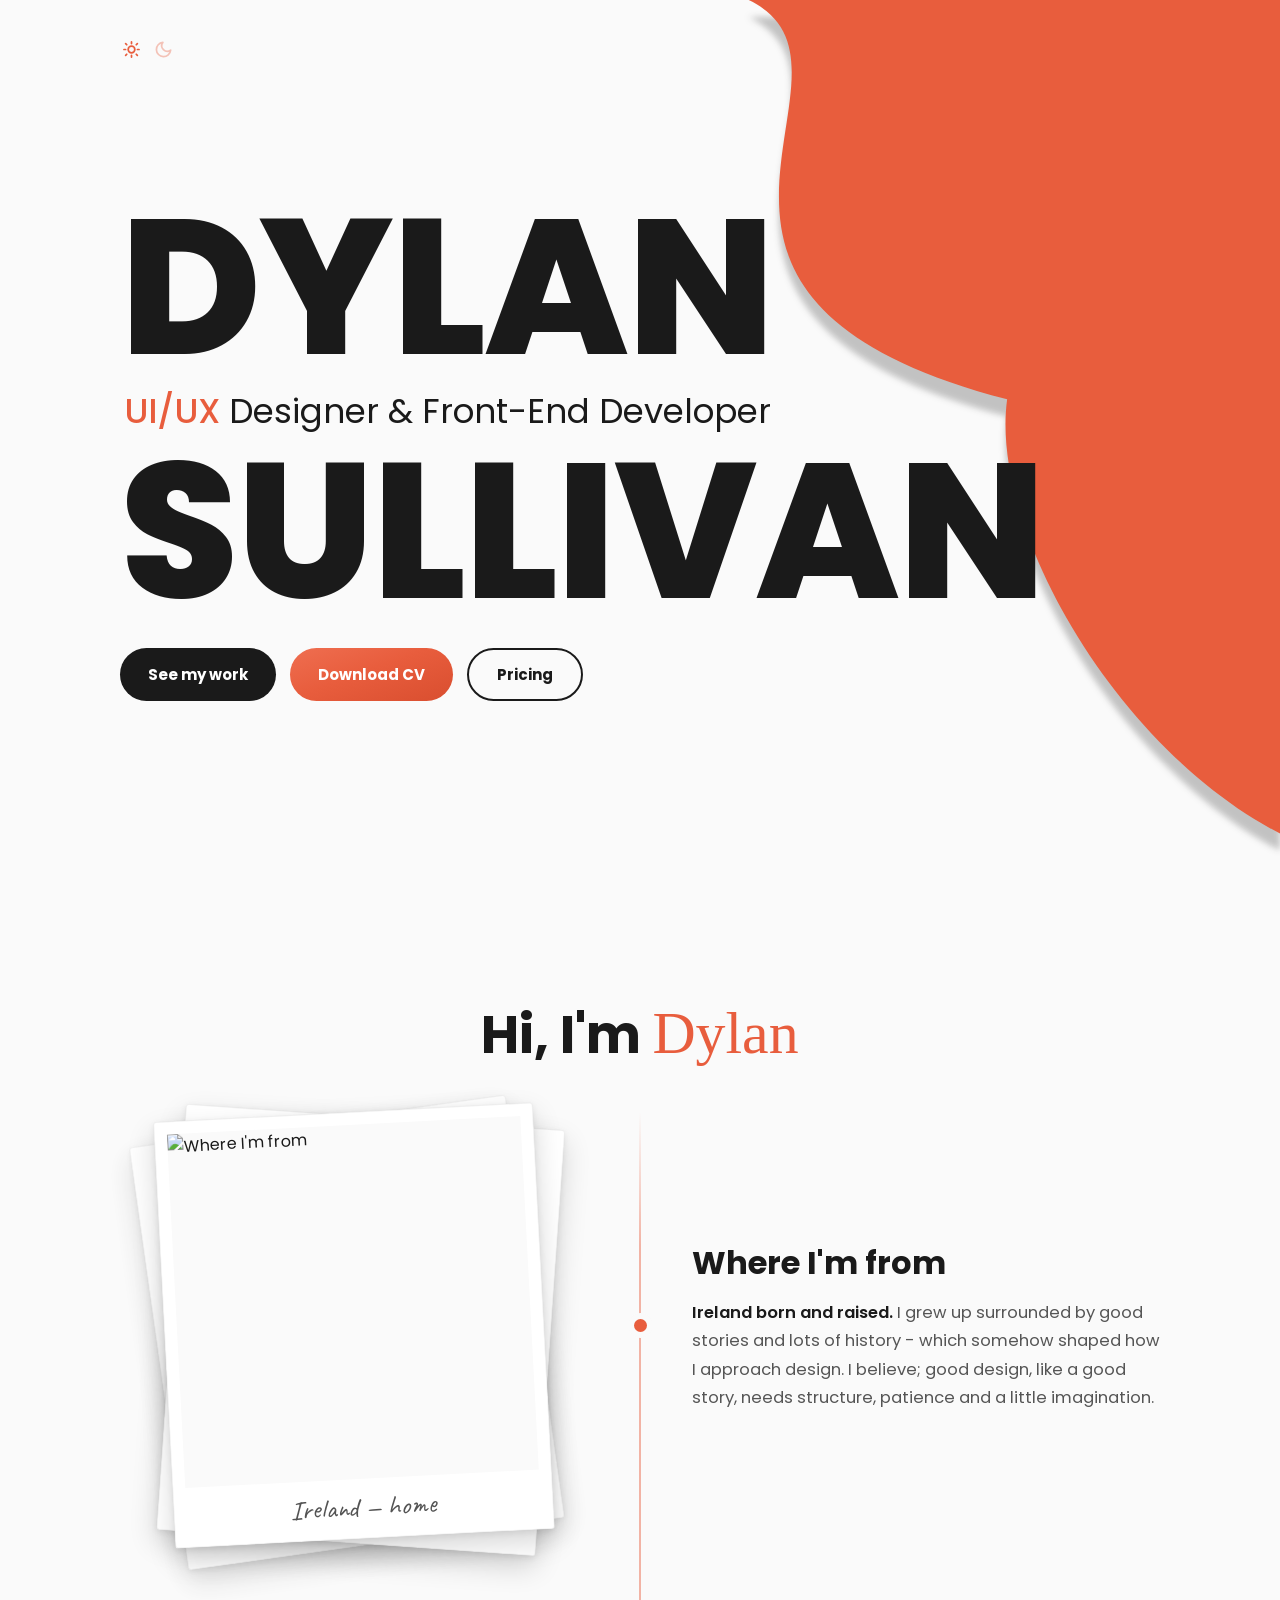
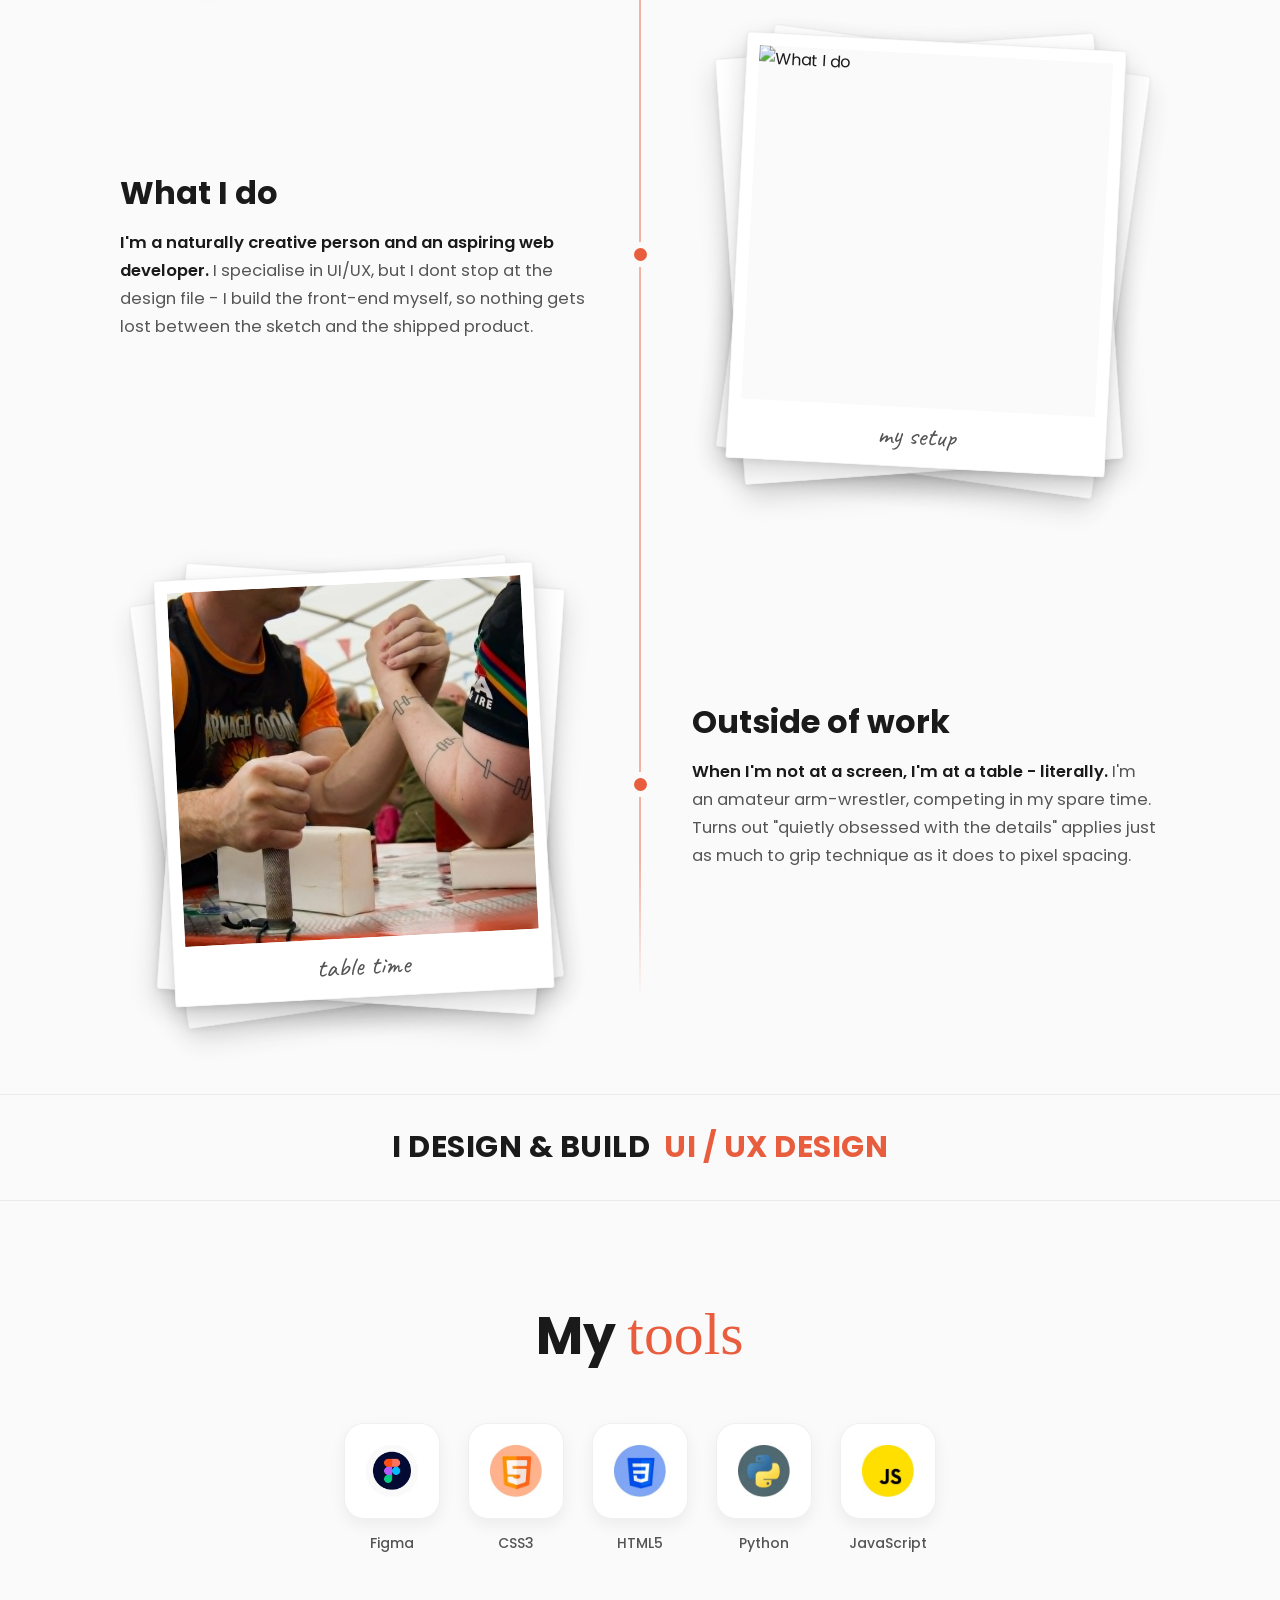
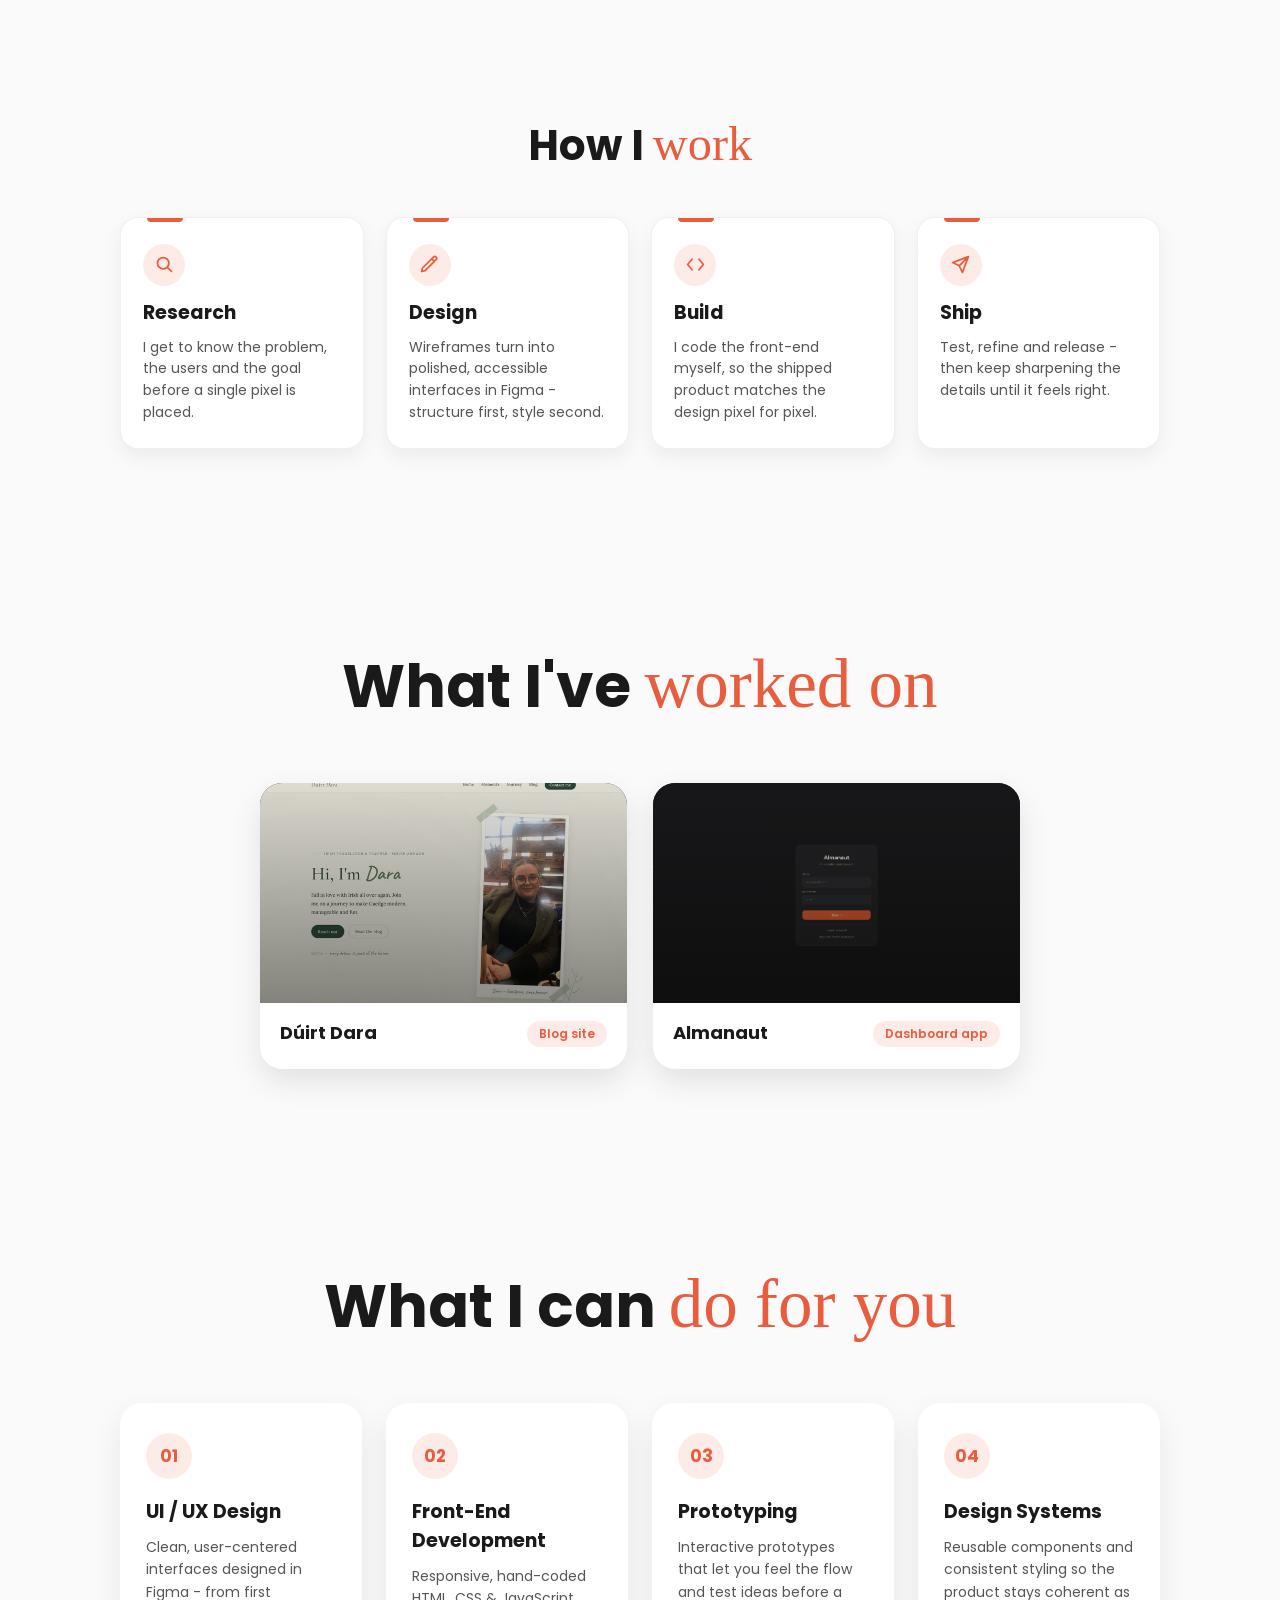
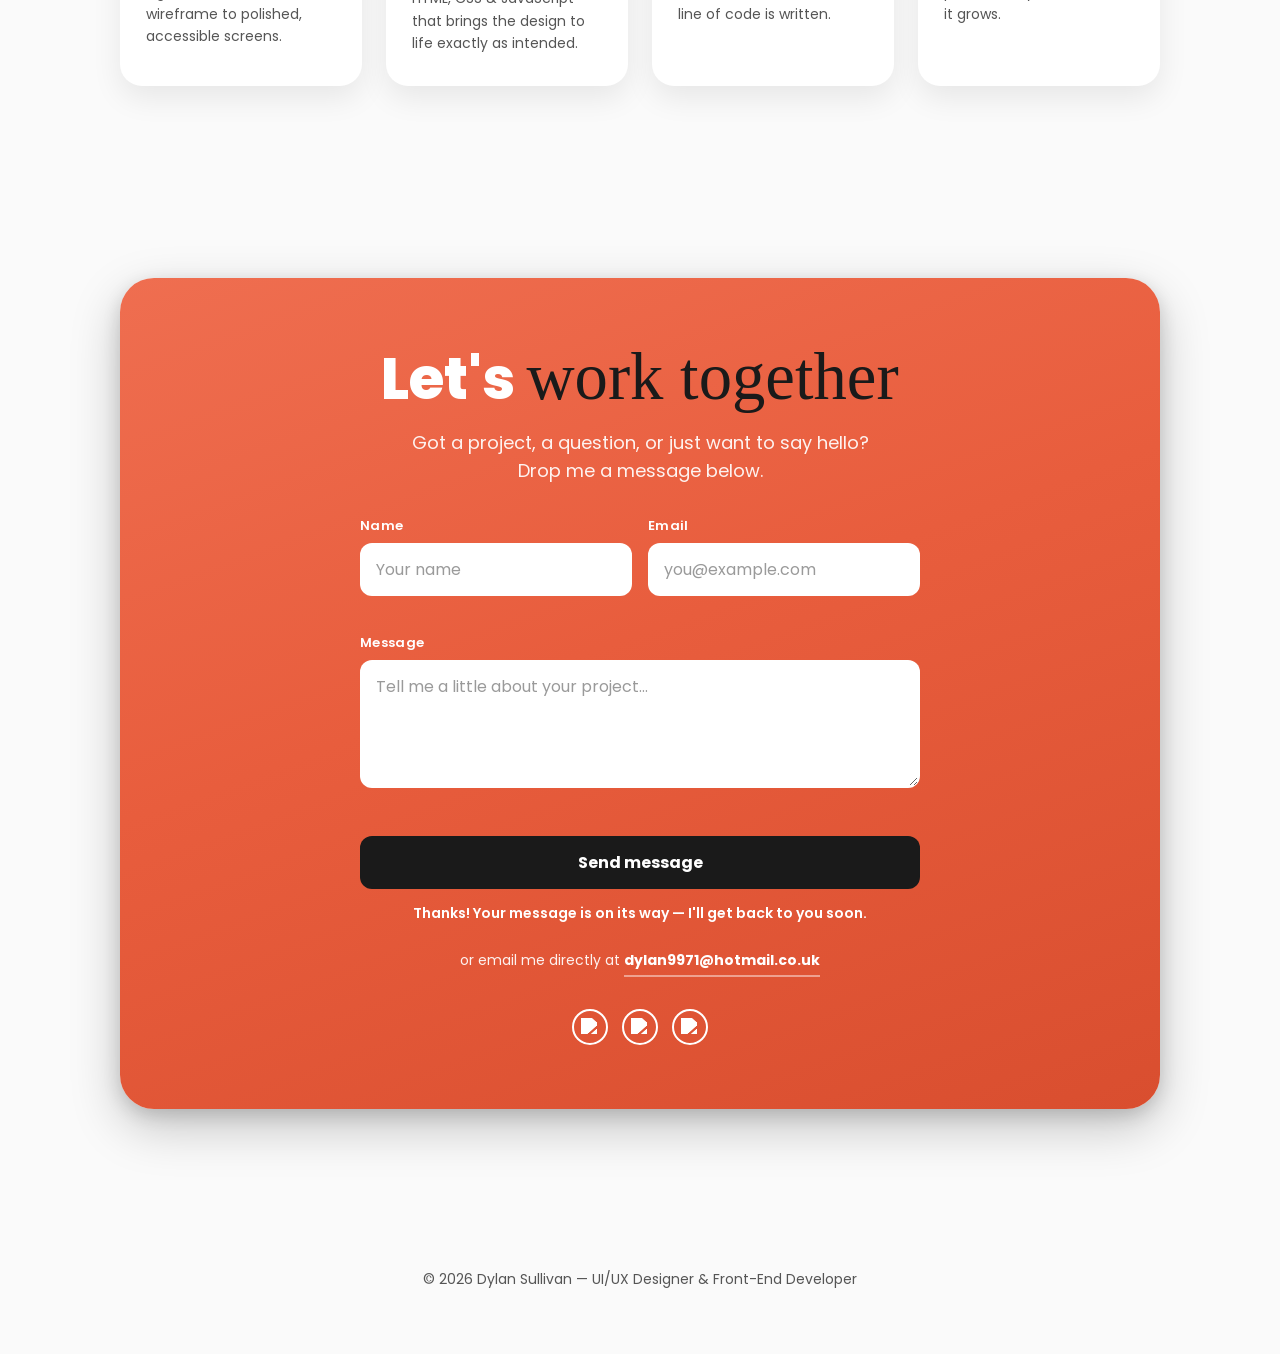
==== commit 24f89a35: "Add files via upload" ====
--- a/index.html
+++ b/index.html
@@ -219,11 +219,10 @@
         <a class="work__link" href="https://duirtdara.com" target="_blank" rel="noopener" data-modal="duirtdara-modal" aria-haspopup="dialog" aria-label="Dúirt Dara — view project details">
           <div class="work__thumb work__thumb--dark">
             <img src="images/duirtdara.jpg" alt="Dúirt Dara website" class="work__shot" />
-            <span class="work__num">01</span>
           </div>
           <figcaption class="work__meta">
             <h3 class="work__title">Dúirt Dara</h3>
-            <span class="work__tag">Portfolio site</span>
+            <span class="work__tag">Blog site</span>
           </figcaption>
         </a>
       </figure>
@@ -231,20 +230,12 @@
         <a class="work__link" href="https://dylanh9971.github.io/almanaut/" target="_blank" rel="noopener" data-modal="almanaut-modal" aria-haspopup="dialog" aria-label="Almanaut — view project details">
           <div class="work__thumb work__thumb--dark">
             <img src="images/dashboard.png" alt="Almanaut dashboard app" class="work__shot" />
-            <span class="work__num">02</span>
           </div>
           <figcaption class="work__meta">
             <h3 class="work__title">Almanaut</h3>
             <span class="work__tag">Dashboard app</span>
           </figcaption>
         </a>
-      </figure>
-      <figure class="work__card reveal" style="transition-delay:.24s">
-        <div class="work__thumb work__thumb--light" aria-hidden="true"><span class="work__num">03</span></div>
-        <figcaption class="work__meta">
-          <h3 class="work__title">Portfolio</h3>
-          <span class="work__tag">Web</span>
-        </figcaption>
       </figure>
     </div>
   </section>
@@ -479,6 +470,13 @@
     <p>© <span id="year"></span> Dylan Sullivan — UI/UX Designer &amp; Front-End Developer</p>
   </footer>
 
+  <!-- back to top: fades in once the page is scrolled to the bottom, desktop only -->
+  <button class="to-top" type="button" aria-label="Back to top" title="Back to top">
+    <svg viewBox="0 0 24 24" fill="none" stroke="currentColor" stroke-width="2.4" stroke-linecap="round" stroke-linejoin="round" aria-hidden="true">
+      <path d="M12 19V6M6 12l6-6 6 6" />
+    </svg>
+  </button>
+
   <script src="script.js"></script>
 
   <!-- Formspree AJAX (inline submit, no page redirect) -->
--- a/styles.css
+++ b/styles.css
@@ -376,13 +376,17 @@
 .story__row:nth-child(even) .polaroid__back--1   { transform: rotate(-4deg) translate(-7px, 4px); }
 .story__row:nth-child(even) .polaroid__back--2   { transform: rotate(8deg)  translate(8px, 6px); }
 
-/* hover: the stack fans apart and the top photo straightens up */
-.story__row:hover .polaroid          { transform: rotate(-.5deg) translateY(-8px); }
-.story__row:hover .polaroid__back--1 { transform: rotate(10deg)  translate(20px, 10px); }
-.story__row:hover .polaroid__back--2 { transform: rotate(-15deg) translate(-22px, 14px); }
-.story__row:nth-child(even):hover .polaroid          { transform: rotate(.5deg) translateY(-8px); }
-.story__row:nth-child(even):hover .polaroid__back--1 { transform: rotate(-10deg) translate(-20px, 10px); }
-.story__row:nth-child(even):hover .polaroid__back--2 { transform: rotate(15deg)  translate(22px, 14px); }
+/* hover: the stack fans apart and the top photo straightens up.
+   Gated on a real pointer — a touch tap latches :hover and the fan would
+   throw the back cards out past the gutters and into the copy below. */
+@media (hover: hover) {
+  .story__row:hover .polaroid          { transform: rotate(-.5deg) translateY(-8px); }
+  .story__row:hover .polaroid__back--1 { transform: rotate(10deg)  translate(20px, 10px); }
+  .story__row:hover .polaroid__back--2 { transform: rotate(-15deg) translate(-22px, 14px); }
+  .story__row:nth-child(even):hover .polaroid          { transform: rotate(.5deg) translateY(-8px); }
+  .story__row:nth-child(even):hover .polaroid__back--1 { transform: rotate(-10deg) translate(-20px, 10px); }
+  .story__row:nth-child(even):hover .polaroid__back--2 { transform: rotate(15deg)  translate(22px, 14px); }
+}
 
 .polaroid__window {
   aspect-ratio: 1 / 1;
@@ -629,9 +633,11 @@
 
 .work__gallery {
   display: grid;
-  grid-template-columns: repeat(3, minmax(0, 1fr));
+  grid-template-columns: repeat(2, minmax(0, 1fr));
   gap: 26px;
-  max-width: 1040px;
+  /* narrower than the other grids so two cards stay card-sized rather than
+     stretching across the full page width */
+  max-width: 760px;
   margin: 0 auto;
 }
 .work__card {
@@ -659,28 +665,16 @@
   display: block;
   transition: transform .35s ease;
 }
-/* darken photo thumbs slightly so the number stays legible */
+/* subtle gradient over photo thumbs so they sit consistently against the card */
 .work__thumb:has(.work__shot)::after {
   content: "";
   position: absolute;
   inset: 0;
   background: linear-gradient(180deg, rgba(0,0,0,.10), rgba(0,0,0,.45));
 }
-.work__num {
-  position: relative;
-  z-index: 1;
-  font-family: var(--display);
-  font-weight: 800;
-  font-size: 64px;
-  color: rgba(255,255,255,.85);
-  letter-spacing: -1px;
-  text-shadow: 0 2px 12px rgba(0,0,0,.35);
-  transition: transform .35s ease;
-}
 .work__thumb--dark  { background: #1d1b3a; }
 .work__thumb--mid   { background: var(--orange); }
 .work__thumb--light { background: #c9b8f0; }
-.work__thumb--light .work__num { color: rgba(58,46,99,.55); }
 
 .work__meta {
   display: flex;
@@ -712,11 +706,10 @@
   border-radius: 999px;
 }
 
-/* hover: lift card, gently scale the number */
+/* hover: lift card, gently scale the screenshot */
 .work__card:hover {
   transform: translateY(-8px);
 }
-.work__card:hover .work__num { transform: scale(1.12); }
 .work__card:hover .work__shot { transform: scale(1.06); }
 
 /* ---------- SERVICES ---------- */
@@ -957,6 +950,30 @@
   :root { --gutter: 24px; }
   .hero, .about, .stack, .work, .services, .contact, .footer { padding-left: 24px; padding-right: 24px; }
   .hero__name { margin-left: 0; }
+  /* The name block is centred in the hero and spans the full column at this
+     width, so anything the blob reaches vertically it also overlaps
+     horizontally — on a short phone viewport it ran straight through
+     "Front-End Developer". The name block is ~340px tall at its biggest here,
+     so its top edge sits at 50svh - 170px; stopping the blob 10px above that
+     keeps it a clean corner piece without touching the type. The SVG is
+     preserveAspectRatio="slice", so a shorter box crops the artwork from the
+     top-right rather than squashing it — same corner, less of it. */
+  /* The name block is centred in the hero and runs the full column at this
+     width, so any height the blob occupies it also overlaps horizontally — on
+     a short phone viewport it ran straight through "Front-End Developer".
+     Height-driven sizing instead of width-driven: the blob gets whatever room
+     is left above the name block (its top edge is 50svh minus half its own
+     height, ~200px at the largest here), and width follows from the viewBox,
+     so the whole cloud shape stays intact, just smaller. */
+  .hero__blob {
+    width: auto;
+    /* 26vw ≈ half the name block's height, which is set in vw units too; the
+       190px floor covers phones, where the type has stopped scaling down.
+       max(0px, …) matters in landscape: without it a negative height would
+       make the declaration invalid and hand the blob back its full size. */
+    height: max(0px, min(40vh, calc(50vh - max(190px, 26vw))));   /* fallback where svh is unsupported */
+    height: max(0px, min(40svh, calc(50svh - max(190px, 26vw))));
+  }
   /* story rows stack full-width: the spine and its node dots are a two-column
      device, so they go rather than being stranded in a gutter. The numerals
      carry the sequence on their own. */
@@ -965,14 +982,35 @@
   .story__row::before { display: none; }
   .story__row {
     grid-template-columns: 1fr;
-    gap: 20px;
+    /* the stack's back cards are rotated up to 8deg, so their bottom corners
+       hang ~25px below the figure box — the gap has to clear that or the
+       heading below sits under a tilted corner */
+    gap: 38px;
     padding-left: 0;
   }
   .story__media,
   .story__row:nth-child(even) .story__media { grid-column: 1; grid-row: 1; }
   .story__body,
   .story__row:nth-child(even) .story__body { grid-column: 1; grid-row: 2; }
-  .story__text { max-width: none; }
+  /* stacked, the copy reads as a caption under the print, so it centres with
+     it. The heading also picks up a short orange rule — at this width the
+     spine and its node dots are gone, and without them the titles were the
+     only element in the section with no accent on them at all. */
+  .story__body { text-align: center; }
+  .story__title {
+    display: flex;
+    flex-direction: column;
+    align-items: center;
+    gap: 12px;
+  }
+  .story__title::before {
+    content: "";
+    width: 34px;
+    height: 3px;
+    border-radius: 2px;
+    background: var(--orange);
+  }
+  .story__text { max-width: 52ch; margin-inline: auto; }
   /* smaller print once it's centred in a full-width column — leaves room for
      the tilted corners of the stack inside the page gutters */
   .story__media { max-width: 340px; }
@@ -1459,3 +1497,60 @@
   .pricing__grid { grid-template-columns: 1fr; gap: 22px; }
   .tier { padding: 24px 20px 22px; }
 }
+
+/* ---------- BACK TO TOP ---------- */
+/* Pointer devices only: a phone thumb is already at the bottom of the screen,
+   and a fixed button there would sit on top of the contact form. Hidden with
+   display:none rather than opacity so it can't be tabbed to on a phone. */
+.to-top {
+  position: fixed;
+  right: 26px;
+  bottom: 26px;
+  z-index: 40;
+  display: none;
+  place-items: center;
+  width: 38px;
+  height: 38px;
+  padding: 0;
+  border: 0;
+  border-radius: 50%;
+  background: var(--orange);
+  color: var(--white);
+  box-shadow: 0 6px 18px rgba(0, 0, 0, .22);
+  cursor: pointer;
+  /* resting state: nudged down and out, so .is-visible reads as a rise.
+     visibility (not just opacity) keeps it out of the tab order while it's
+     hidden — it still transitions, it just flips at the end of the fade */
+  opacity: 0;
+  visibility: hidden;
+  transform: translateY(10px);
+  pointer-events: none;
+  transition: opacity .3s ease, transform .3s ease, visibility .3s ease, box-shadow .2s ease;
+}
+.to-top svg { width: 16px; height: 16px; display: block; }
+.to-top.is-visible {
+  opacity: 1;
+  visibility: visible;
+  transform: none;
+  pointer-events: auto;
+}
+.to-top.is-visible:hover {
+  transform: translateY(-3px);
+  box-shadow: 0 10px 22px rgba(0, 0, 0, .26);
+}
+/* a modal owns the screen while it's open (and the page behind it can't
+   scroll), so the button steps out of the way */
+body.modal-open .to-top {
+  opacity: 0;
+  visibility: hidden;
+  pointer-events: none;
+}
+
+@media (min-width: 901px) and (pointer: fine) {
+  .to-top { display: grid; }
+}
+
+@media (prefers-reduced-motion: reduce) {
+  .to-top { transition: opacity .3s ease; }
+  .to-top.is-visible:hover { transform: none; }
+}
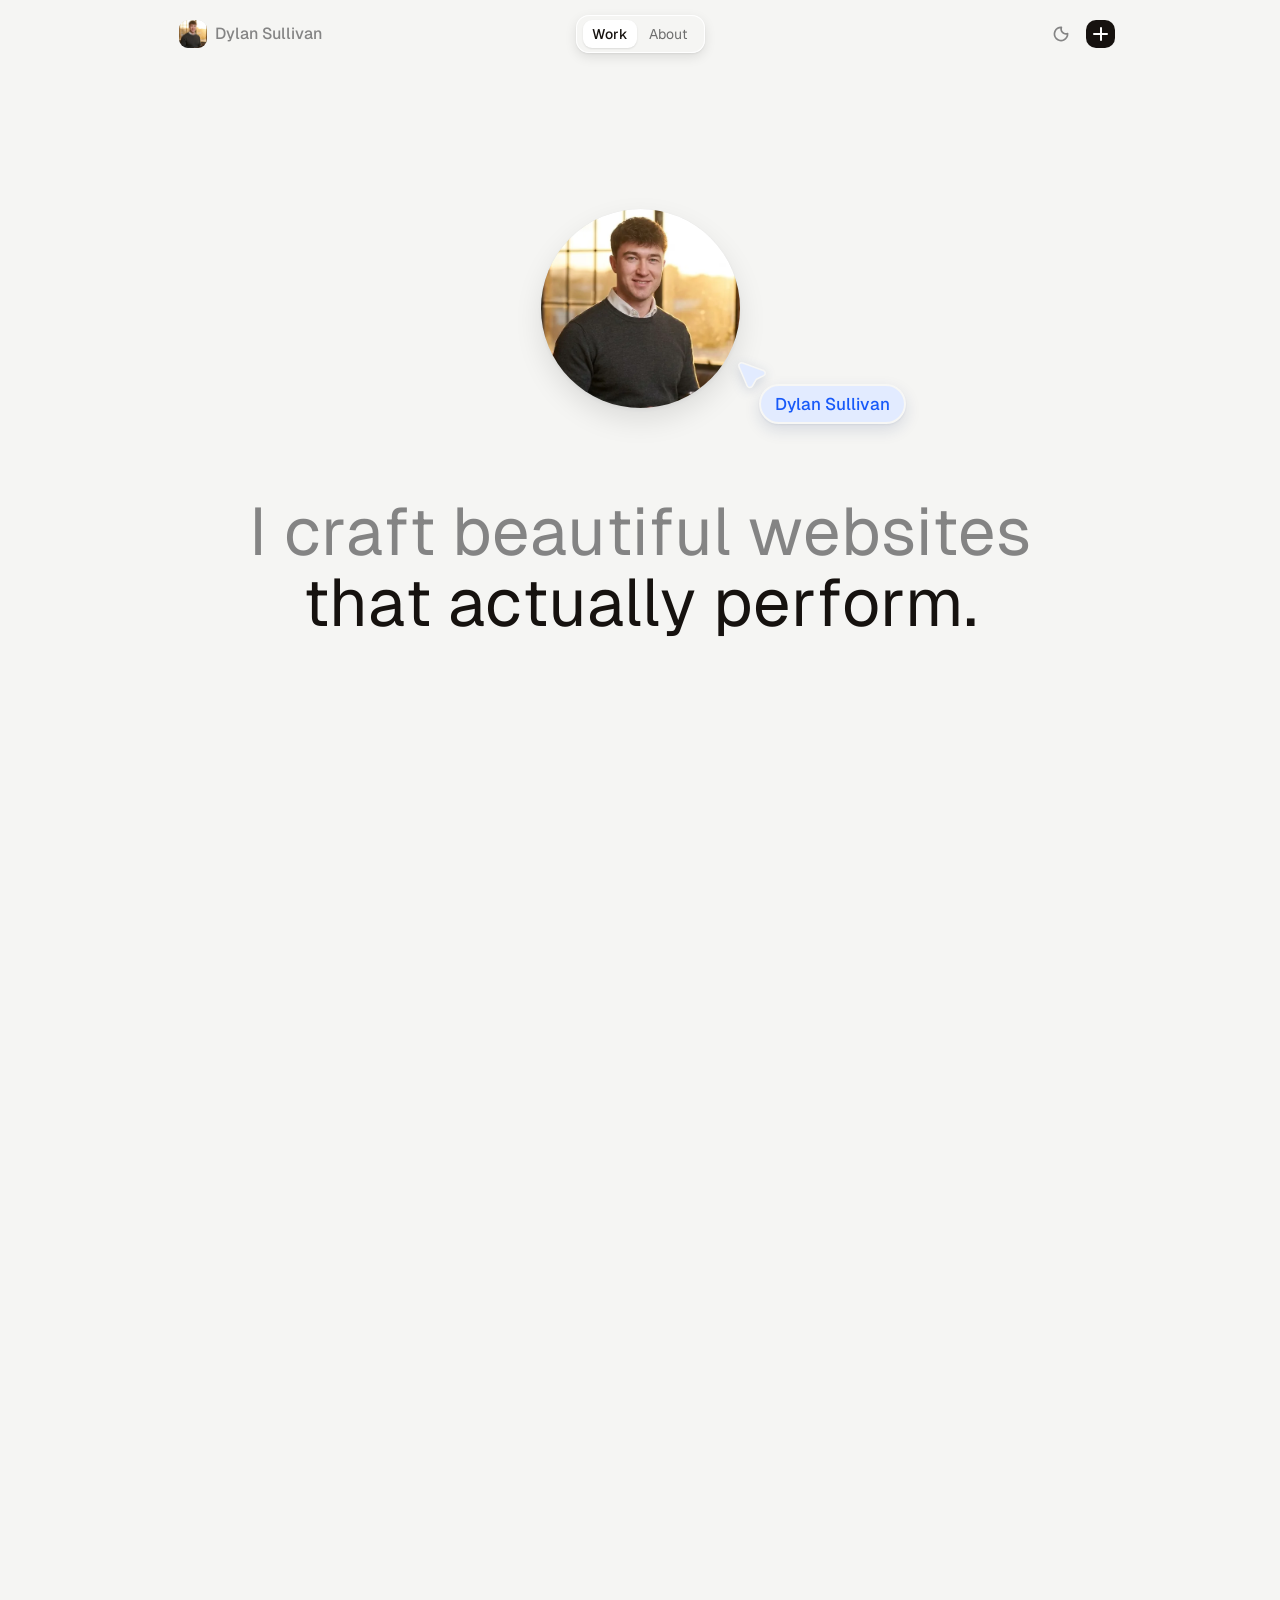
==== commit a314b92c: "Add files via upload" ====
--- a/index.html
+++ b/index.html
@@ -1,489 +1,501 @@
-<!DOCTYPE html>
-<html lang="en">
-<head>
-  <meta charset="UTF-8" />
-  <meta name="viewport" content="width=device-width, initial-scale=1.0" />
-  <title>Dylan Sullivan — UI/UX Designer &amp; Front-End Developer</title>
-  <link rel="icon" type="image/svg+xml" href="images/favicon.svg" />
-
-  <!-- Fonts: requires internet. Poppins ≈ the heading face, Caveat ≈ the handwritten tagline.
-       Swap these for whatever you used in Figma if different. -->
-  <link rel="preconnect" href="https://fonts.googleapis.com" />
-  <link rel="preconnect" href="https://fonts.gstatic.com" crossorigin />
-  <link href="https://fonts.googleapis.com/css2?family=Poppins:wght@400;500;600;700;800&family=Caveat:wght@500;600&display=swap" rel="stylesheet" />
-
-  <link rel="stylesheet" href="styles.css" />
-
-  <!-- every visit starts in light mode, regardless of OS setting or past choice -->
-  <script>
-    document.documentElement.dataset.theme = "light";
-  </script>
-</head>
-<body>
-
-
-  <!-- ============ HERO ============ -->
-  <header class="hero" id="hero">
-    <!-- organic orange blob (inline SVG) -->
-    <svg class="hero__blob" viewBox="0 0 672 833" fill="none" xmlns="http://www.w3.org/2000/svg" aria-hidden="true" preserveAspectRatio="xMaxYMin slice">
-      <path fill="#E85D3D" d="M906.125 -440.098C1160.07 -313.162 1271.45 -21.2273 1154.9 211.956C980.167 1291.65 380.559 637.083 416.374 374.395C-50.7319 252.298 466.602 -41.8163 3.09995 -16.6425C119.656 -249.826 652.175 -567.033 906.125 -440.098Z" />
-    </svg>
-
-    <!-- light / dark toggle: bare sun + moon sitting on the orange blob -->
-    <button class="theme-toggle" type="button" aria-label="Toggle dark mode" aria-pressed="false" title="Toggle dark mode">
-      <svg class="theme-toggle__ic theme-toggle__ic--sun" viewBox="0 0 24 24" fill="none" stroke="currentColor" stroke-width="2.2" stroke-linecap="round" stroke-linejoin="round" aria-hidden="true">
-        <circle cx="12" cy="12" r="4.2" />
-        <path d="M12 2.5v2M12 19.5v2M4.6 4.6l1.4 1.4M18 18l1.4 1.4M2.5 12h2M19.5 12h2M4.6 19.4l1.4-1.4M18 6l1.4-1.4" />
-      </svg>
-      <svg class="theme-toggle__ic theme-toggle__ic--moon" viewBox="0 0 24 24" fill="none" stroke="currentColor" stroke-width="2.2" stroke-linecap="round" stroke-linejoin="round" aria-hidden="true">
-        <path d="M21 12.79A9 9 0 1 1 11.21 3 7 7 0 0 0 21 12.79z" />
-      </svg>
-    </button>
-
-    <!-- name block -->
-    <div class="hero__name">
-      <h1 class="name-line">DYLAN</h1>
-      <p class="role"><span class="role__accent">UI/UX</span> Designer &amp; Front-End Developer</p>
-      <h1 class="name-line">SULLIVAN</h1>
-      <div class="hero__cta">
-        <a href="#work" class="btn btn--solid">See my work</a>
-        <a href="Dylan_Sullivan_CV.docx" class="btn btn--cv" download="Dylan_Sullivan_CV.docx">Download CV</a>
-        <button type="button" class="btn btn--ghost" data-modal="pricing-modal" aria-haspopup="dialog">Pricing</button>
-      </div>
-    </div>
-
-  </header>
-
-  <!-- ============ ABOUT ============ -->
-  <section class="about" id="about">
-    <header class="about__head reveal">
-      <h2 class="section-title">Hi, I'm <span class="accent-script">Dylan</span></h2>
-    </header>
-
-    <!-- three story rows, alternating sides, threaded on an orange spine -->
-    <div class="story">
-      <article class="story__row reveal">
-        <figure class="story__media">
-          <!-- two blank cards behind the photo, so it reads as a stack of
-               snapshots; they fan out on hover -->
-          <span class="polaroid__back polaroid__back--2" aria-hidden="true"></span>
-          <span class="polaroid__back polaroid__back--1" aria-hidden="true"></span>
-          <div class="polaroid">
-            <div class="polaroid__window">
-              <img src="images/home.png" alt="Where I'm from" loading="lazy" decoding="async" />
-            </div>
-            <span class="polaroid__caption">Ireland — home</span>
-          </div>
-        </figure>
-        <div class="story__body">
-          <h3 class="story__title">Where I'm from</h3>
-          <p class="story__text"><span class="story__lead">Ireland born and raised.</span> I grew up surrounded by good stories and lots of history - which somehow shaped how I approach design. I believe; good design, like a good story, needs structure, patience and a little imagination.</p>
-        </div>
-      </article>
-
-      <article class="story__row reveal">
-        <figure class="story__media">
-          <span class="polaroid__back polaroid__back--2" aria-hidden="true"></span>
-          <span class="polaroid__back polaroid__back--1" aria-hidden="true"></span>
-          <div class="polaroid">
-            <div class="polaroid__window">
-              <img src="images/setup.png" alt="What I do" loading="lazy" decoding="async" />
-            </div>
-            <span class="polaroid__caption">my setup</span>
-          </div>
-        </figure>
-        <div class="story__body">
-          <h3 class="story__title">What I do</h3>
-          <p class="story__text"><span class="story__lead">I'm a naturally creative person and an aspiring web developer.</span> I specialise in UI/UX, but I dont stop at the design file - I build the front-end myself, so nothing gets lost between the sketch and the shipped product.</p>
-        </div>
-      </article>
-
-      <article class="story__row reveal">
-        <figure class="story__media">
-          <span class="polaroid__back polaroid__back--2" aria-hidden="true"></span>
-          <span class="polaroid__back polaroid__back--1" aria-hidden="true"></span>
-          <div class="polaroid">
-            <div class="polaroid__window">
-              <img src="images/table.png" alt="Outside of work" loading="lazy" decoding="async" />
-            </div>
-            <span class="polaroid__caption">table time</span>
-          </div>
-        </figure>
-        <div class="story__body">
-          <h3 class="story__title">Outside of work</h3>
-          <p class="story__text"><span class="story__lead">When I'm not at a screen, I'm at a table - literally.</span> I'm an amateur arm-wrestler, competing in my spare time. Turns out "quietly obsessed with the details" applies just as much to grip technique as it does to pixel spacing.</p>
-        </div>
-      </article>
-    </div>
-  </section>
-
-  <!-- ============ WORD ROTATOR ============ -->
-  <div class="rotator" aria-hidden="true">
-    <span class="rotator__lead">I design &amp; build</span>
-    <span class="rotator__mask">
-      <span class="rotator__list">
-        <span class="rotator__word">UI / UX Design</span>
-        <span class="rotator__word">Front-End Development</span>
-        <span class="rotator__word">Responsive Layouts</span>
-        <span class="rotator__word">Clean Code</span>
-        <span class="rotator__word">Design Systems</span>
-        <span class="rotator__word">Pixel Perfect</span>
-        <span class="rotator__word">User-Centered</span>
-        <span class="rotator__word">Prototyping</span>
-        <!-- repeat of the first, so the loop back to the top is seamless -->
-        <span class="rotator__word">UI / UX Design</span>
-      </span>
-    </span>
-  </div>
-
-  <!-- ============ MY STACK ============ -->
-  <section class="stack" id="stack">
-    <h2 class="section-title reveal">My <span class="accent-script">tools</span></h2>
-    <div class="stack__cluster">
-      <figure class="stack__item reveal" style="transition-delay:0s">
-        <span class="stack__chip"><img src="images/figma.png" alt="Figma" class="stack__icon" /></span>
-        <figcaption class="stack__label">Figma</figcaption>
-      </figure>
-      <figure class="stack__item reveal" style="transition-delay:.08s">
-        <span class="stack__chip"><img src="images/css3.png" alt="CSS3" class="stack__icon" /></span>
-        <figcaption class="stack__label">CSS3</figcaption>
-      </figure>
-      <figure class="stack__item reveal" style="transition-delay:.16s">
-        <span class="stack__chip"><img src="images/html5.png" alt="HTML5" class="stack__icon" /></span>
-        <figcaption class="stack__label">HTML5</figcaption>
-      </figure>
-      <figure class="stack__item reveal" style="transition-delay:.24s">
-        <span class="stack__chip"><img src="images/python.png" alt="Python" class="stack__icon" /></span>
-        <figcaption class="stack__label">Python</figcaption>
-      </figure>
-      <figure class="stack__item reveal" style="transition-delay:.32s">
-        <span class="stack__chip"><img src="images/javascript.png" alt="JavaScript" class="stack__icon" /></span>
-        <figcaption class="stack__label">JavaScript</figcaption>
-      </figure>
-    </div>
-
-    <!-- How I work -->
-    <div class="process">
-      <h3 class="process__title reveal">How I <span class="accent-script">work</span></h3>
-      <div class="process__grid">
-        <article class="process__step reveal" style="transition-delay:0s">
-          <span class="process__icon" aria-hidden="true">
-            <svg viewBox="0 0 24 24" fill="none" stroke="currentColor" stroke-width="2" stroke-linecap="round" stroke-linejoin="round">
-              <circle cx="10.5" cy="10.5" r="6.5" /><path d="m15.5 15.5 4.5 4.5" />
-            </svg>
-          </span>
-          <h4 class="process__step-title">Research</h4>
-          <p class="process__step-text">I get to know the problem, the users and the goal before a single pixel is placed.</p>
-        </article>
-        <article class="process__step reveal" style="transition-delay:.1s">
-          <span class="process__icon" aria-hidden="true">
-            <svg viewBox="0 0 24 24" fill="none" stroke="currentColor" stroke-width="2" stroke-linecap="round" stroke-linejoin="round">
-              <path d="M16.5 3.5a2.12 2.12 0 0 1 3 3L7 19l-4 1 1-4z" /><path d="m14.5 5.5 3 3" />
-            </svg>
-          </span>
-          <h4 class="process__step-title">Design</h4>
-          <p class="process__step-text">Wireframes turn into polished, accessible interfaces in Figma - structure first, style second.</p>
-        </article>
-        <article class="process__step reveal" style="transition-delay:.2s">
-          <span class="process__icon" aria-hidden="true">
-            <svg viewBox="0 0 24 24" fill="none" stroke="currentColor" stroke-width="2" stroke-linecap="round" stroke-linejoin="round">
-              <path d="m8 6-5 6 5 6M16 6l5 6-5 6" />
-            </svg>
-          </span>
-          <h4 class="process__step-title">Build</h4>
-          <p class="process__step-text">I code the front-end myself, so the shipped product matches the design pixel for pixel.</p>
-        </article>
-        <article class="process__step reveal" style="transition-delay:.3s">
-          <span class="process__icon" aria-hidden="true">
-            <svg viewBox="0 0 24 24" fill="none" stroke="currentColor" stroke-width="2" stroke-linecap="round" stroke-linejoin="round">
-              <path d="M21 3 10.5 13.5M21 3l-6.8 18-3.7-7.5L3 9.8z" />
-            </svg>
-          </span>
-          <h4 class="process__step-title">Ship</h4>
-          <p class="process__step-text">Test, refine and release - then keep sharpening the details until it feels right.</p>
-        </article>
-      </div>
-    </div>
-  </section>
-
-  <!-- ============ WORK ============ -->
-  <section class="work" id="work">
-    <header class="work__head reveal">
-      <h2 class="section-title">What I've <span class="accent-script">worked on</span></h2>
-    </header>
-
-    <!-- Replace the .work__thumb backgrounds with real screenshots:
-         e.g. <img src="images/project-1.png" alt="..." class="work__shot" /> -->
-    <div class="work__gallery">
-      <figure class="work__card reveal" style="transition-delay:0s">
-        <a class="work__link" href="https://duirtdara.com" target="_blank" rel="noopener" data-modal="duirtdara-modal" aria-haspopup="dialog" aria-label="Dúirt Dara — view project details">
-          <div class="work__thumb work__thumb--dark">
-            <img src="images/duirtdara.jpg" alt="Dúirt Dara website" class="work__shot" />
-          </div>
-          <figcaption class="work__meta">
-            <h3 class="work__title">Dúirt Dara</h3>
-            <span class="work__tag">Blog site</span>
-          </figcaption>
-        </a>
-      </figure>
-      <figure class="work__card reveal" style="transition-delay:.12s">
-        <a class="work__link" href="https://dylanh9971.github.io/almanaut/" target="_blank" rel="noopener" data-modal="almanaut-modal" aria-haspopup="dialog" aria-label="Almanaut — view project details">
-          <div class="work__thumb work__thumb--dark">
-            <img src="images/dashboard.png" alt="Almanaut dashboard app" class="work__shot" />
-          </div>
-          <figcaption class="work__meta">
-            <h3 class="work__title">Almanaut</h3>
-            <span class="work__tag">Dashboard app</span>
-          </figcaption>
-        </a>
-      </figure>
-    </div>
-  </section>
-
-  <!-- ============ SERVICES ============ -->
-  <section class="services" id="services">
-    <header class="work__head reveal">
-      <h2 class="section-title">What I can <span class="accent-script">do for you</span></h2>
-    </header>
-    <div class="services__grid">
-      <article class="service reveal" style="transition-delay:0s">
-        <span class="service__num">01</span>
-        <h3 class="service__title">UI / UX Design</h3>
-        <p class="service__text">Clean, user-centered interfaces designed in Figma - from first wireframe to polished, accessible screens.</p>
-      </article>
-      <article class="service reveal" style="transition-delay:.1s">
-        <span class="service__num">02</span>
-        <h3 class="service__title">Front-End Development</h3>
-        <p class="service__text">Responsive, hand-coded HTML, CSS &amp; JavaScript that brings the design to life exactly as intended.</p>
-      </article>
-      <article class="service reveal" style="transition-delay:.2s">
-        <span class="service__num">03</span>
-        <h3 class="service__title">Prototyping</h3>
-        <p class="service__text">Interactive prototypes that let you feel the flow and test ideas before a line of code is written.</p>
-      </article>
-      <article class="service reveal" style="transition-delay:.3s">
-        <span class="service__num">04</span>
-        <h3 class="service__title">Design Systems</h3>
-        <p class="service__text">Reusable components and consistent styling so the product stays coherent as it grows.</p>
-      </article>
-    </div>
-  </section>
-
-  <!-- ============ CONTACT ============ -->
-  <section class="contact" id="contact">
-    <div class="contact__inner reveal">
-      <h2 class="contact__title">Let's <span class="accent-script">work together</span></h2>
-      <p class="contact__text">Got a project, a question, or just want to say hello? Drop me a message below.</p>
-
-      <form id="contact-form" class="contact__form" action="https://formspree.io/f/mvzlrroe" method="POST">
-        <div class="contact__fields">
-          <label class="field">
-            <span class="field__label">Name</span>
-            <input type="text" name="name" placeholder="Your name" data-fs-field />
-          </label>
-          <label class="field">
-            <span class="field__label">Email</span>
-            <input type="email" name="email" placeholder="you@example.com" required data-fs-field />
-            <span class="field__error" data-fs-error="email"></span>
-          </label>
-        </div>
-        <label class="field">
-          <span class="field__label">Message</span>
-          <textarea name="message" rows="4" placeholder="Tell me a little about your project..." required data-fs-field></textarea>
-          <span class="field__error" data-fs-error="message"></span>
-        </label>
-        <button type="submit" class="contact__btn" data-fs-submit-btn>Send message</button>
-        <p class="contact__formmsg contact__formmsg--ok" data-fs-success>Thanks! Your message is on its way — I'll get back to you soon.</p>
-        <p class="contact__formmsg contact__formmsg--err" data-fs-error></p>
-      </form>
-
-      <p class="contact__or">or email me directly at <a class="contact__email" href="mailto:dylan9971@hotmail.co.uk">dylan9971@hotmail.co.uk</a></p>
-
-      <ul class="contact__social" aria-label="Social links">
-        <li><a href="https://www.facebook.com/profile.php?id=61590603742733" target="_blank" rel="noopener" aria-label="Facebook" class="social"><img src="images/facebook.png" alt="Facebook" /></a></li>
-        <li><a href="https://wa.me/447480669746" target="_blank" rel="noopener" aria-label="WhatsApp" class="social"><img src="images/whatsapp.png" alt="WhatsApp" /></a></li>
-        <li><a href="https://github.com/dylanh9971" target="_blank" rel="noopener" aria-label="GitHub" class="social"><img src="images/github.png" alt="GitHub" /></a></li>
-      </ul>
-    </div>
-  </section>
-
-  <!-- ============ PROJECT MODAL: Dúirt Dara ============ -->
-  <div class="modal" id="duirtdara-modal" aria-hidden="true">
-    <div class="modal__overlay" data-close></div>
-    <div class="modal__box" role="dialog" aria-modal="true" aria-labelledby="duirtdara-modal-title">
-      <button class="modal__close" type="button" aria-label="Close" data-close>&times;</button>
-
-      <div class="slider" data-slider>
-        <div class="slider__track">
-          <img class="slider__slide" src="images/duirtdara-slide1.jpg" alt="Dúirt Dara — homepage hero" loading="lazy" />
-          <img class="slider__slide" src="images/duirtdara-slide2.jpg" alt="Dúirt Dara — Moments &amp; Places section" loading="lazy" />
-          <img class="slider__slide" src="images/duirtdara-slide3.jpg" alt="Dúirt Dara — Visual Journal section" loading="lazy" />
-        </div>
-        <button class="slider__nav slider__nav--prev" type="button" aria-label="Previous photo">&#8249;</button>
-        <button class="slider__nav slider__nav--next" type="button" aria-label="Next photo">&#8250;</button>
-        <div class="slider__dots" aria-hidden="true"></div>
-      </div>
-
-      <div class="modal__info">
-        <h3 class="modal__title" id="duirtdara-modal-title"><a class="modal__sitelink" href="https://duirtdara.com" target="_blank" rel="noopener">Dúirt Dara</a><span class="modal__tagline">Landing page &amp; portfolio for an Irish-language teacher</span></h3>
-        <dl class="modal__meta">
-          <div class="modal__row">
-            <dt>Built with</dt>
-            <dd>
-              <span class="modal__chip">HTML</span>
-              <span class="modal__chip">CSS</span>
-              <span class="modal__chip">JS</span>
-            </dd>
-          </div>
-          <div class="modal__row">
-            <dt>Built</dt>
-            <dd>April 2026</dd>
-          </div>
-        </dl>
-      </div>
-    </div>
-  </div>
-
-  <!-- ============ PROJECT MODAL: Almanaut ============ -->
-  <div class="modal" id="almanaut-modal" aria-hidden="true">
-    <div class="modal__overlay" data-close></div>
-    <div class="modal__box" role="dialog" aria-modal="true" aria-labelledby="almanaut-modal-title">
-      <button class="modal__close" type="button" aria-label="Close" data-close>&times;</button>
-
-      <div class="slider" data-slider>
-        <div class="slider__track">
-          <img class="slider__slide" src="images/dashboard.png" alt="Almanaut — dashboard overview" loading="lazy" />
-          <img class="slider__slide" src="images/almanaut1.png" alt="Almanaut — sign in screen" loading="lazy" />
-          <img class="slider__slide" src="images/almanaut2.png" alt="Almanaut — dashboard view" loading="lazy" />
-        </div>
-        <button class="slider__nav slider__nav--prev" type="button" aria-label="Previous photo">&#8249;</button>
-        <button class="slider__nav slider__nav--next" type="button" aria-label="Next photo">&#8250;</button>
-        <div class="slider__dots" aria-hidden="true"></div>
-      </div>
-
-      <div class="modal__info">
-        <h3 class="modal__title" id="almanaut-modal-title"><a class="modal__sitelink" href="https://dylanh9971.github.io/almanaut/" target="_blank" rel="noopener">Almanaut</a><span class="modal__tagline">Dashboard app — your weather, notes &amp; more</span></h3>
-        <dl class="modal__meta">
-          <div class="modal__row">
-            <dt>Built with</dt>
-            <dd>
-              <span class="modal__chip">HTML</span>
-              <span class="modal__chip">CSS</span>
-              <span class="modal__chip">JS</span>
-            </dd>
-          </div>
-          <div class="modal__row">
-            <dt>Built</dt>
-            <dd>July 2026</dd>
-          </div>
-        </dl>
-      </div>
-    </div>
-  </div>
-
-  <!-- ============ PRICING PACKAGES MODAL ============ -->
-  <div class="modal" id="pricing-modal" aria-hidden="true">
-    <div class="modal__overlay" data-close></div>
-    <div class="modal__box modal__box--wide" role="dialog" aria-modal="true" aria-labelledby="pricing-modal-title">
-      <button class="modal__close" type="button" aria-label="Close" data-close>&times;</button>
-
-      <div class="pricing">
-        <header class="pricing__head">
-          <h3 class="pricing__title" id="pricing-modal-title">Web design <span class="accent-script">packages</span></h3>
-          <p class="pricing__sub">Three ways to work together — every one designed and built by me, start to finish.</p>
-        </header>
-
-        <div class="pricing__grid">
-          <article class="tier">
-            <h4 class="tier__name">Starter</h4>
-            <p class="tier__price">£450–£650 <span>fixed price</span></p>
-            <p class="tier__for"><strong>Live in 5 business days.</strong> Simple needs, smaller budget, one fixed price — and no surprises.</p>
-            <ul class="tier__list">
-              <li>1–3 page site</li>
-              <li>Template-based design, tailored to your brand</li>
-              <li>Mobile-optimised, responsive on every device</li>
-              <li>Contact form</li>
-              <li>Launch and handover</li>
-            </ul>
-            <div class="tier__extras">
-              <span class="tier__extras-label">Included — often charged extra</span>
-              <ul class="tier__extras-list">
-                <li>1 full round of revisions</li>
-                <li>Basic on-page SEO</li>
-                <li>Short walkthrough guide, so you can update your own text and images</li>
-              </ul>
-            </div>
-            <a class="tier__btn" href="#contact" data-close>Get a quote</a>
-          </article>
-
-          <article class="tier tier--featured">
-            <span class="tier__badge">Best value</span>
-            <h4 class="tier__name">Standard</h4>
-            <p class="tier__price">£1,200–£1,800 <span>fixed price</span></p>
-            <p class="tier__for"><strong>The sweet spot.</strong> Everything a growing business actually needs, for well under the usual agency quote.</p>
-            <ul class="tier__list">
-              <li>5–7 pages</li>
-              <li>Fully custom design in Figma</li>
-              <li>CMS integration — edit your own content</li>
-              <li>On-page SEO basics</li>
-              <li>Responsive across every breakpoint</li>
-              <li>Google Maps and social links</li>
-            </ul>
-            <div class="tier__extras">
-              <span class="tier__extras-label">Included — often charged extra</span>
-              <ul class="tier__extras-list">
-                <li>First month of minor edits, free</li>
-                <li>Analytics set up and explained</li>
-                <li>Contact form with spam protection</li>
-              </ul>
-            </div>
-            <a class="tier__btn" href="#contact" data-close>Get a quote</a>
-          </article>
-
-          <article class="tier">
-            <h4 class="tier__name">Premium</h4>
-            <p class="tier__price">from £2,500 <span>scoped to your project</span></p>
-            <p class="tier__for"><strong>Proper custom work.</strong> Bigger builds and real integrations, shaped around exactly what you need.</p>
-            <ul class="tier__list">
-              <li>Fully custom build, page count to suit</li>
-              <li>Integrations — booking, e-commerce, payments</li>
-              <li>Advanced animation and interaction</li>
-              <li>CMS and on-page SEO included throughout</li>
-            </ul>
-            <div class="tier__extras">
-              <span class="tier__extras-label">Included — often charged extra</span>
-              <ul class="tier__extras-list">
-                <li>3 months of priority support after launch</li>
-                <li>Performance and accessibility pass</li>
-              </ul>
-            </div>
-            <a class="tier__btn" href="#contact" data-close>Get a quote</a>
-          </article>
-        </div>
-
-        <p class="pricing__note">Not sure which one fits? <a href="#contact" data-close>Tell me about the project</a> and I'll point you at the right one.</p>
-      </div>
-    </div>
-  </div>
-
-  <footer class="footer">
-    <p>© <span id="year"></span> Dylan Sullivan — UI/UX Designer &amp; Front-End Developer</p>
-  </footer>
-
-  <!-- back to top: fades in once the page is scrolled to the bottom, desktop only -->
-  <button class="to-top" type="button" aria-label="Back to top" title="Back to top">
-    <svg viewBox="0 0 24 24" fill="none" stroke="currentColor" stroke-width="2.4" stroke-linecap="round" stroke-linejoin="round" aria-hidden="true">
-      <path d="M12 19V6M6 12l6-6 6 6" />
-    </svg>
-  </button>
-
-  <script src="script.js"></script>
-
-  <!-- Formspree AJAX (inline submit, no page redirect) -->
-  <script>
-    window.formspree = window.formspree || function () { (formspree.q = formspree.q || []).push(arguments); };
-    formspree('initForm', { formElement: '#contact-form', formId: 'mvzlrroe' });
-  </script>
-  <script src="https://unpkg.com/@formspree/ajax@1" defer></script>
-</body>
-</html>
+<!DOCTYPE html>
+<html lang="en">
+<head>
+<meta charset="UTF-8">
+<meta name="viewport" content="width=device-width, initial-scale=1">
+<title>Dylan Sullivan — Portfolio</title>
+<link rel="preconnect" href="https://fonts.googleapis.com">
+<link rel="preconnect" href="https://fonts.gstatic.com" crossorigin>
+<link href="https://fonts.googleapis.com/css2?family=Geist:wght@300;400;500;600&family=Seaweed+Script&display=swap" rel="stylesheet">
+<link rel="icon" type="image/png" sizes="16x16" href="images/favicon-16.png">
+<link rel="icon" type="image/png" sizes="32x32" href="images/favicon-32.png">
+<link rel="icon" type="image/png" sizes="512x512" href="images/favicon-512.png">
+<link rel="apple-touch-icon" href="images/apple-touch-icon.png">
+<link rel="stylesheet" href="styles.css">
+<!-- Runs before the body paints: marks that JS is available, picks the
+     starting view from the URL hash, and restores the saved theme. Without JS
+     none of these classes land, so every view stays visible and readable. -->
+<script>
+(function () {
+  var r = document.documentElement, c = ' js js-stage';
+  if (location.hash === '#about') c += ' view-about';
+  try {
+    if (localStorage.getItem('ds-theme') === 'dark') c += ' dark';
+  } catch (e) { /* storage blocked: start light */ }
+  r.className += c;
+})();
+</script>
+</head>
+<body data-page="home">
+
+<!-- ============ HEADER ============ -->
+<header class="site-header">
+  <div class="shell site-header__inner">
+    <!-- Signature chip. The header grid already keeps an empty column here to
+         balance the controls on the right, so this costs the nav no centring.
+         alt="" because the name sits right beside it in text. -->
+    <div class="ident">
+      <img class="ident__avatar" src="images/Headshot.webp" alt="" width="500" height="636">
+      <span class="ident__name">Dylan Sullivan</span>
+    </div>
+
+    <nav class="nav" aria-label="Main">
+      <a class="nav__link" href="#work" data-view="work" data-label="Work" aria-current="page">Work</a>
+      <a class="nav__link" href="#about" data-view="about" data-label="About">About</a>
+    </nav>
+
+    <div class="header-actions">
+      <button class="moon-btn" type="button" aria-label="Toggle dark mode" aria-pressed="false">
+        <svg class="icon icon--moon" viewBox="0 0 21 21" fill="none" aria-hidden="true">
+          <path d="M10.9375 2.79999C10.5779 3.81301 10.5127 4.90721 10.7495 5.95575C10.9864 7.0043 11.5155 7.96426 12.2756 8.72437C13.0357 9.48448 13.9957 10.0136 15.0442 10.2504C16.0928 10.4873 17.187 10.4221 18.2 10.0625C18.2862 11.6193 17.8977 13.1656 17.086 14.4969C16.2743 15.8281 15.0775 16.8816 13.654 17.5179C12.2306 18.1542 10.6475 18.3433 9.11416 18.0603C7.58085 17.7773 6.16958 17.0355 5.06705 15.9329C3.96452 14.8304 3.22268 13.4191 2.93967 11.8858C2.65666 10.3525 2.84582 8.76941 3.48211 7.34594C4.1184 5.92247 5.17185 4.72571 6.5031 3.91398C7.83435 3.10224 9.38067 2.71378 10.9375 2.79999Z"
+                stroke="currentColor" stroke-width="2" stroke-linecap="round" stroke-linejoin="round"/>
+        </svg>
+        <svg class="icon icon--sun" viewBox="0 0 21 21" fill="none" aria-hidden="true">
+          <circle cx="10.5" cy="10.5" r="4.1" stroke="currentColor" stroke-width="2"/>
+          <path d="M10.5 1.4v2.2M10.5 17.4v2.2M1.4 10.5h2.2M17.4 10.5h2.2M4.11 4.11l1.56 1.56M15.33 15.33l1.56 1.56M4.11 16.89l1.56-1.56M15.33 5.67l1.56-1.56"
+                stroke="currentColor" stroke-width="2" stroke-linecap="round"/>
+        </svg>
+      </button>
+
+      <div class="menu">
+        <button class="plus-btn" type="button" aria-label="Open menu"
+                aria-haspopup="true" aria-expanded="false" aria-controls="quick-menu">
+          <span class="plus-btn__h"></span>
+          <span class="plus-btn__v"></span>
+        </button>
+
+        <!-- TODO: the three social links still need real destinations. -->
+        <div class="menu__panel" id="quick-menu" role="menu" aria-label="Links">
+            <a class="menu__item" role="menuitem" href="Dylan_Sullivan_CV.pdf" download><svg viewBox="0 0 16 16" fill="none" aria-hidden="true"><path d="M9.4 1.6H4.6a1.6 1.6 0 0 0-1.6 1.6v9.6a1.6 1.6 0 0 0 1.6 1.6h6.8a1.6 1.6 0 0 0 1.6-1.6V5.2L9.4 1.6Z" stroke="currentColor" stroke-width="1.3" stroke-linejoin="round"/><path d="M9.2 1.8v3.6h3.6" stroke="currentColor" stroke-width="1.3" stroke-linejoin="round"/></svg><span>CV</span></a>
+            <a class="menu__item" role="menuitem" href="#"><svg viewBox="0 0 16 16" fill="currentColor" aria-hidden="true"><path d="M13.5 0h-11A2.5 2.5 0 0 0 0 2.5v11A2.5 2.5 0 0 0 2.5 16h11a2.5 2.5 0 0 0 2.5-2.5v-11A2.5 2.5 0 0 0 13.5 0ZM5 13H3V6h2v7ZM4 5a1.2 1.2 0 1 1 0-2.4A1.2 1.2 0 0 1 4 5Zm9 8h-2V9.4c0-.9-.3-1.5-1.1-1.5-.6 0-1 .4-1.2.8 0 .2-.1.4-.1.6V13h-2V6h2v1c.3-.5.8-1.1 2-1.1 1.5 0 2.4 1 2.4 3V13Z"/></svg><span>LinkedIn</span></a>
+            <a class="menu__item" role="menuitem" href="#"><svg viewBox="0 0 16 16" fill="currentColor" aria-hidden="true"><path d="M15.6 4.6a2 2 0 0 0-1.4-1.4C13 2.9 8 2.9 8 2.9s-5 0-6.2.3A2 2 0 0 0 .4 4.6C.1 5.8.1 8 .1 8s0 2.2.3 3.4a2 2 0 0 0 1.4 1.4c1.2.3 6.2.3 6.2.3s5 0 6.2-.3a2 2 0 0 0 1.4-1.4c.3-1.2.3-3.4.3-3.4s0-2.2-.3-3.4ZM6.4 10.4V5.6L10.6 8l-4.2 2.4Z"/></svg><span>YouTube</span></a>
+            <a class="menu__item" role="menuitem" href="#"><svg viewBox="0 0 16 16" fill="currentColor" aria-hidden="true"><path d="M12.6 1.5h2.3l-5 5.7 5.9 7.8h-4.6L7.6 10.3l-4.1 4.7H1.2l5.4-6.1L1 1.5h4.7l3.2 4.3 3.7-4.3Zm-.8 12.1h1.3L4.9 2.8H3.5l8.3 10.8Z"/></svg><span>Twitter</span></a>
+        </div>
+      </div>
+    </div>
+  </div>
+</header>
+
+<main>
+  <!-- ============ HERO (shared across both views) ============ -->
+  <section class="hero shell">
+    <div class="hero__figure">
+      <div class="avatar" role="img" aria-label="Portrait of Dylan Sullivan">
+        <!-- alt="" because the wrapper above already carries the label. -->
+        <img src="images/Headshot.webp" alt="" width="500" height="636">
+      </div>
+
+      <svg class="cursor" viewBox="0 0 28 27" fill="none" aria-hidden="true">
+        <path d="M1.64899 1.56195C2.42877 0.837781 3.62439 0.511015 4.8111 0.946716L25.3521 8.48773C27.7228 9.35818 27.9349 12.4908 25.647 13.6157L19.3433 16.7153C18.683 17.0399 18.1523 17.5368 17.8121 18.1332L14.4742 23.9887C13.8672 25.0533 12.7397 25.517 11.6929 25.4633C10.6462 25.4095 9.57461 24.8316 9.0943 23.7036L0.973206 4.62738C0.474713 3.45633 0.864356 2.29068 1.64899 1.56195Z"
+              fill="#E2EBFF" stroke="white" stroke-width="1.5"/>
+      </svg>
+
+      <span class="badge">Dylan Sullivan</span>
+    </div>
+
+    <div class="view view--work">
+      <h1 class="headline">
+        <span class="headline__1">I craft beautiful websites</span>
+        <span class="headline__2">that actually perform.</span>
+      </h1>
+
+      <p class="sub sub--1">Front-end designer based in Ireland</p>
+      <p class="sub sub--2">Currently studying BSc (Honours) Computing and IT</p>
+    </div>
+
+    <div class="view view--about">
+      <h1 class="greeting"><span class="greeting__label">wave:</span> <span class="greeting__text">Día Dúit</span></h1>
+    </div>
+  </section>
+
+  <div class="view view--work">
+    <!-- ============ WORK ============ -->
+    <section class="work shell" aria-label="Projects">
+
+      <div class="filters" role="group" aria-label="Filter projects">
+        <button class="filter" type="button" data-filter="solo" aria-pressed="false">
+          <span class="filter__label">Solo Projects</span>
+          <span class="filter__count">3</span>
+        </button>
+        <button class="filter" type="button" data-filter="concepts" aria-pressed="false">
+          <span class="filter__label">Concepts</span>
+          <span class="filter__count">2</span>
+        </button>
+        <button class="filter" type="button" data-filter="shipped" aria-pressed="false">
+          <span class="filter__label">Shipped</span>
+          <span class="filter__count">1</span>
+        </button>
+      </div>
+
+      <div class="projects">
+
+        <article class="project" data-tags="solo shipped" data-href="https://duirtdara.com/">
+          <div class="project__head">
+            <h2 class="project__title">Dúirt Dara<span class="project__year">2026</span></h2>
+            <a class="project__view" href="https://duirtdara.com/"
+               target="_blank" rel="noopener noreferrer"
+               aria-label="View Dúirt Dara (opens in a new tab)">
+              <svg viewBox="0 0 12 12" fill="none" aria-hidden="true"><path d="M3.6 8.4 8.4 3.6M4.6 3.6h3.8v3.8" stroke="currentColor" stroke-width="1.5" stroke-linecap="round" stroke-linejoin="round"/></svg>
+              <span>View</span>
+            </a>
+          </div>
+          <p class="project__meta">
+            <span class="project__tag project__tag--lead">Solo project</span>
+            <span class="project__tag">Shipped</span>
+          </p>
+          <p class="project__desc">Designed and coded a blog website for a local Irish teacher looking to spread there passion for the language.</p>
+          <div class="project__card">
+            <img src="images/duirt-dara.webp" alt="Dúirt Dara — blog site screens laid out on a green background" width="1117" height="763" loading="lazy">
+            <span class="project__hint" aria-hidden="true"></span>
+          </div>
+        </article>
+
+        <article class="project" data-tags="solo concepts"
+                 data-slides="images/fat-fox-cafe.webp,
+                              images/fatfox-home.webp,
+                              images/fatfox-menu.webp,
+                              images/fatfox-about.webp,
+                              images/fatfox-gallery.webp,
+                              images/fatfox-phone-1.webp,
+                              images/fatfox-phone-2.webp">
+          <div class="project__head">
+            <h2 class="project__title">The Fat Fox Café<span class="project__year">2026</span></h2>
+          </div>
+          <p class="project__meta">
+            <span class="project__tag project__tag--lead">Solo project</span>
+            <span class="project__tag">Concepts</span>
+          </p>
+          <p class="project__desc">This serves as a website for a local café, capturing its warm and inviting feel through different design aspects. Only a concept, all photos owned by the business.</p>
+          <div class="project__card">
+            <img src="images/fat-fox-cafe.webp" alt="The Fat Fox Café — website screens laid out on an orange background" width="1164" height="800" loading="lazy">
+            <span class="project__hint" aria-hidden="true"></span>
+          </div>
+        </article>
+
+        <article class="project" data-tags="solo concepts"
+                 data-slides="images/crossroads-chippy.webp,
+                              images/crossroads-hero.webp,
+                              images/crossroads-menu.webp,
+                              images/crossroads-about.webp,
+                              images/crossroads-reviews.webp,
+                              images/crossroads-findus.webp,
+                              images/crossroads-phone-1.webp,
+                              images/crossroads-phone-2.webp,
+                              images/crossroads-phone-3.webp">
+          <div class="project__head">
+            <h2 class="project__title">Crossroads Chippy<span class="project__year">2026</span></h2>
+          </div>
+          <p class="project__meta">
+            <span class="project__tag project__tag--lead">Solo project</span>
+            <span class="project__tag">Concepts</span>
+          </p>
+          <p class="project__desc">Local project designing and coding a website for Crossroads chippy, using there existing imagery and colour to shape my overall design. Only a concept, all photos owned by the business.</p>
+          <div class="project__card">
+            <img src="images/crossroads-chippy.webp" alt="Crossroads Chippy — website screens laid out on a red background" width="1164" height="800" loading="lazy">
+            <span class="project__hint" aria-hidden="true"></span>
+          </div>
+        </article>
+
+      </div>
+    </section>
+  </div>
+
+  <div class="view view--about">
+    <!-- ============ INTRO ============ -->
+    <section class="shell">
+      <p class="intro-line">I’m Dylan Sullivan,</p>
+
+      <div class="bio">
+        <p>a design engineer from Ireland
+          <span class="tip">
+            <svg class="inline-icon flag-ie" viewBox="0 0 21 15" role="img" aria-label="Ireland">
+              <defs><clipPath id="ie-round"><rect width="21" height="15" rx="2.5"/></clipPath></defs>
+              <g clip-path="url(#ie-round)">
+                <rect width="7"  height="15" fill="#009C44"/>
+                <rect width="7"  height="15" x="7"  fill="#FFFFFF"/>
+                <rect width="7"  height="15" x="14" fill="#FF7900"/>
+              </g>
+              <rect x=".5" y=".5" width="20" height="14" rx="2" fill="none"
+                    stroke="#000" stroke-opacity=".12"/>
+            </svg>
+            <span class="tip__label">Ireland</span>
+          </span>
+        </p>
+        <p>currently in Claudy, Derry</p>
+        <p>I
+          <svg class="inline-icon heart" viewBox="0 0 24 24" aria-label="love" role="img">
+            <path d="M12 21.35 10.55 20.03C5.4 15.36 2 12.28 2 8.5 2 5.42 4.42 3 7.5 3c1.74 0 3.41.81 4.5 2.09C13.09 3.81 14.76 3 16.5 3 19.58 3 22 5.42 22 8.5c0 3.78-3.4 6.86-8.55 11.54L12 21.35Z" fill="currentColor"/>
+          </svg>
+          armwrestling, gaming, coding and animals</p>
+      </div>
+    </section>
+
+    <!-- ============ PHOTO ROW 1 ============ -->
+    <section class="photo-row shell" aria-label="Photos">
+      <div class="photo-row__captions">
+        <p>some cool photos of my life</p>
+        <p>all taken by me</p>
+      </div>
+
+      <div class="photo-grid">
+        <figure class="frame"><div class="photo"><img src="images/home.webp" alt="Cattle grazing in green fields" width="1200" height="900" loading="lazy"></div><figcaption class="frame__caption">claudy countryside</figcaption></figure>
+        <figure class="frame"><div class="photo"><img src="images/hogwarts.webp" alt="A gothic-spired building across a sunlit lawn" width="1200" height="900" loading="lazy"></div><figcaption class="frame__caption">magee college</figcaption></figure>
+        <figure class="frame"><div class="photo"><img src="images/daphne.webp" alt="Daphne, a red setter puppy" width="900" height="1200" loading="lazy"></div><figcaption class="frame__caption">my puppy daphne</figcaption></figure>
+        <figure class="frame"><div class="photo"><img src="images/stoneface.webp" alt="A carved stone face sculpture overgrown with ivy" width="900" height="1200" loading="lazy"></div><figcaption class="frame__caption">the hill of uisneach</figcaption></figure>
+      </div>
+    </section>
+
+    <!-- ============ STUDY ============ -->
+    <!-- ============ STUDY + TECH STACK ============ -->
+    <section class="shell">
+      <div class="bio">
+        <p>I’m currently studying BSc (Honours) Computing and IT 🎓, which led me
+          down this spiralling path of perfection in anything I code or design</p>
+        <p>I’m only getting started, enjoying every part of the process</p>
+      </div>
+    </section>
+
+    <!-- ============ PHOTO ROW 2 ============ -->
+    <section class="photo-row shell" aria-label="More photos">
+      <div class="photo-grid">
+        <figure class="frame"><div class="photo"><img src="images/setup.webp" alt="My desk setup" width="1200" height="900"></div><figcaption class="frame__caption">my current setup</figcaption></figure>
+        <figure class="frame"><div class="photo"><img src="images/daphnepc.png" alt="Daphne sitting beside my PC" width="1170" height="1497" loading="lazy"></div><figcaption class="frame__caption">daphne supervising</figcaption></figure>
+        <!-- The toolset wears the same mount as the prints beside it, two
+             cells wide, so the row reads as three cards rather than two
+             cards and a loose cluster of icons. -->
+        <figure class="frame frame--tools">
+          <ul class="stack" aria-label="Tools I use">
+          <li class="stack__item stack__item--html tip">
+              <svg viewBox="0 0 61 61" fill="none" xmlns="http://www.w3.org/2000/svg" role="img" aria-label="HTML">
+                <g clip-path="url(#clip_html)">
+                  <path d="M6.74778 18.1042L31.3573 3.89584C32.2432 3.38324 33.2241 3.05485 34.2437 2.92947C35.2634 2.80408 36.3019 2.88417 37.2998 3.16514C38.2977 3.44611 39.2354 3.92244 40.0592 4.56688C40.883 5.21133 41.5768 6.01123 42.1008 6.92081L56.1094 31.1843C56.6351 32.0929 56.9809 33.0937 57.1271 34.1294C57.2733 35.165 57.217 36.2153 56.9614 37.22C56.7058 38.2246 56.2559 39.1641 55.6374 39.9844C55.019 40.8048 54.2442 41.4901 53.3573 42.0009L28.7478 56.2093C27.8619 56.7219 26.8811 57.0503 25.8614 57.1757C24.8417 57.301 23.8032 57.2209 22.8053 56.94C21.8074 56.659 20.8697 56.1827 20.0459 55.5382C19.2221 54.8938 18.5283 54.0939 18.0043 53.1843L3.99573 28.9208C3.47003 28.0122 3.12419 27.0114 2.97799 25.9757C2.83179 24.9401 2.88812 23.8898 3.14374 22.8852C3.39936 21.8805 3.84926 20.9411 4.46768 20.1207C5.08611 19.3003 5.86092 18.6151 6.74778 18.1042Z" fill="#F16529"/>
+                  <path d="M19.7418 25.8341L25.6607 22.4168L23.2451 18.2328L12.7537 24.29L13.5018 25.3547L21.187 36.2909L30.5499 30.8852L28.1343 26.7012L22.5978 29.8977L19.7418 25.8341ZM26.7819 35.8501L22.5818 38.275L26.9608 44.5061L36.905 41.9369L36.9212 41.9206L34.4079 37.5675L34.3924 37.5829L29.0063 39.015L26.7819 35.8501Z" fill="#EBEBEB"/>
+                  <path d="M30.5356 30.8935L35.6877 27.9189L38.3348 33.6257L34.3955 37.5794L36.9086 41.9322L44.1136 34.6029L43.7683 33.8597L38.3921 22.2769L37.8455 21.0945L28.12 26.7095L30.5356 30.8935ZM25.6404 22.4149L25.6463 22.4251L35.7526 16.5902L35.2935 15.6015L34.2596 13.3702L33.7115 12.19L23.2307 18.2411L25.6405 22.415L25.6404 22.4149Z" fill="white"/>
+                </g>
+                <defs><clipPath id="clip_html"><rect width="44" height="44" fill="white" transform="translate(0 22) rotate(-30)"/></clipPath></defs>
+              </svg>
+              <span class="tip__label">HTML</span>
+          </li>
+          <li class="stack__item stack__item--js tip">
+              <svg viewBox="0 0 54 54" fill="none" xmlns="http://www.w3.org/2000/svg" role="img" aria-label="JavaScript">
+                <g clip-path="url(#clip_js)">
+                  <path d="M18.9142 2.01664L46.3626 9.37141C47.3515 9.63535 48.2773 10.0967 49.0869 10.7291C49.8966 11.3614 50.5743 12.1524 51.0813 13.0567C51.5882 13.961 51.9144 14.9609 52.0413 15.9991C52.1681 17.0373 52.0931 18.0935 51.8205 19.1072L44.5691 46.1696C44.2983 47.1838 43.8352 48.136 43.2063 48.9717C42.5773 49.8074 41.7949 50.5102 40.9037 51.0399C40.0125 51.5696 39.0301 51.9157 38.0127 52.0585C36.9954 52.2013 35.9629 52.138 34.9746 51.8721L7.5262 44.5174C6.53733 44.2534 5.61156 43.7921 4.80188 43.1597C3.99219 42.5273 3.31449 41.7364 2.80755 40.8321C2.3006 39.9278 1.97438 38.9279 1.84754 37.8897C1.72071 36.8515 1.79575 35.7953 2.06837 34.7816L9.31972 7.71915C9.59048 6.70494 10.0536 5.75274 10.6825 4.91703C11.3115 4.08133 12.0939 3.37853 12.9851 2.84886C13.8763 2.31919 14.8587 1.97305 15.8761 1.83025C16.8935 1.68744 17.9259 1.75078 18.9142 2.01664Z" fill="#F7DF1E"/>
+                  <path d="M31.0993 40.9244C31.5808 42.5516 32.4193 43.8775 34.3892 44.4053C36.044 44.8487 37.3228 44.3049 37.629 43.1621C37.9959 41.7926 37.0398 41.0165 35.4318 39.7318L34.5481 39.0358C31.9952 37.0358 30.4928 34.9847 31.364 31.7331C32.1666 28.7378 35.0598 27.0691 38.6265 28.0248C41.1658 28.7052 42.7545 30.0781 43.45 32.7445L39.8049 33.908C39.4492 32.4968 38.8401 31.8151 37.6932 31.5078C36.5234 31.1944 35.5832 31.7378 35.3235 32.7072C35.0024 33.9053 35.6145 34.5892 37.1292 35.7904L38.013 36.4857C41.0164 38.85 42.5349 40.8469 41.6412 44.1822C40.6777 47.7779 37.3253 48.9909 33.5319 47.9745C29.8229 46.9806 27.9002 44.5711 27.3485 41.9403L31.0993 40.9244ZM16.8983 37.4902C17.2275 38.7714 17.546 39.8654 18.9182 40.2331C20.2303 40.5847 21.1956 40.2931 21.7305 38.2969L25.3693 24.7169L29.363 25.787L25.7098 39.421C24.6017 43.5564 21.6728 44.7889 18.1338 43.8406C14.9361 42.9838 13.5277 40.8328 13.12 38.5873L16.8983 37.4902Z" fill="black"/>
+                </g>
+                <defs><clipPath id="clip_js"><rect width="44" height="44" fill="white" transform="translate(11.3881) rotate(15)"/></clipPath></defs>
+              </svg>
+              <span class="tip__label">JavaScript</span>
+          </li>
+          <li class="stack__item stack__item--python tip">
+              <svg viewBox="0 0 61 61" fill="none" xmlns="http://www.w3.org/2000/svg" role="img" aria-label="Python">
+                <g clip-path="url(#clip_py)">
+                  <path d="M6.74779 18.1042L31.3573 3.89584C32.2432 3.38324 33.2241 3.05485 34.2437 2.92947C35.2634 2.80408 36.3019 2.88417 37.2998 3.16514C38.2977 3.44611 39.2354 3.92244 40.0592 4.56688C40.883 5.21133 41.5768 6.01123 42.1008 6.9208L56.1094 31.1843C56.6351 32.0929 56.9809 33.0937 57.1271 34.1294C57.2733 35.165 57.217 36.2153 56.9614 37.22C56.7058 38.2246 56.2559 39.1641 55.6374 39.9844C55.019 40.8048 54.2442 41.4901 53.3573 42.0009L28.7478 56.2093C27.8619 56.7219 26.8811 57.0503 25.8614 57.1757C24.8417 57.301 23.8032 57.2209 22.8053 56.94C21.8074 56.659 20.8697 56.1827 20.0459 55.5382C19.2221 54.8938 18.5283 54.0939 18.0043 53.1843L3.99573 28.9208C3.47003 28.0122 3.12419 27.0114 2.97799 25.9757C2.83179 24.9401 2.88812 23.8898 3.14374 22.8852C3.39936 21.8805 3.84926 20.9411 4.46768 20.1207C5.08611 19.3003 5.86092 18.6151 6.74779 18.1042Z" fill="#000B1D"/>
+                  <path d="M22.6289 17.3184C16.024 21.1317 18.0902 23.7579 18.0902 23.7579L19.8107 26.721L26.1136 23.082L26.628 23.973L17.8216 29.0573C17.8216 29.0573 13.3184 31.0182 17.1661 37.6826C21.0138 44.347 24.5663 41.9808 24.5663 41.9808L26.7679 40.7097L24.9824 37.6172C24.9824 37.6172 22.7339 33.9967 26.4827 31.8324C30.2314 29.6681 32.734 28.2232 32.734 28.2232C32.734 28.2232 36.279 26.2522 34.2865 22.801C32.2939 19.3498 30.9918 17.0945 30.9918 17.0945C30.9918 17.0945 29.5313 13.3333 22.6289 17.3184ZM20.3055 21.3204C20.9326 20.9583 21.7321 21.1725 22.0941 21.7996C22.4562 22.4267 22.242 23.2262 21.6149 23.5882C20.9878 23.9503 20.1883 23.7361 19.8263 23.109C19.4642 22.4819 19.6784 21.6824 20.3055 21.3204Z" fill="url(#py_a)"/>
+                  <path d="M37.7596 43.0923C44.3645 39.2789 42.2983 36.6528 42.2983 36.6528L40.5778 33.6897L34.2749 37.3286L33.7605 36.4377L42.5669 31.3533C42.5669 31.3533 47.0701 29.3925 43.2224 22.7281C39.3747 16.0637 35.8222 18.4298 35.8222 18.4298L33.6206 19.7009L35.4061 22.7935C35.4061 22.7935 37.6546 26.4139 33.9058 28.5782C30.1571 30.7426 27.6545 32.1875 27.6545 32.1875C27.6545 32.1875 24.1095 34.1585 26.102 37.6097C28.0946 41.0609 29.3967 43.3162 29.3967 43.3162C29.3967 43.3162 30.8572 47.0774 37.7596 43.0923ZM40.083 39.0903C39.4559 39.4523 38.6564 39.2381 38.2944 38.611C37.9323 37.9839 38.1465 37.1845 38.7736 36.8224C39.4007 36.4604 40.2002 36.6746 40.5622 37.3017C40.9243 37.9288 40.7101 38.7282 40.083 39.0903Z" fill="url(#py_b)"/>
+                </g>
+                <defs>
+                  <linearGradient id="py_a" x1="13.5204" y1="25.5937" x2="33.8378" y2="31.0741" gradientUnits="userSpaceOnUse"><stop stop-color="#387EB8"/><stop offset="1" stop-color="#366994"/></linearGradient>
+                  <linearGradient id="py_b" x1="26.1753" y1="29.236" x2="47.6349" y2="34.4961" gradientUnits="userSpaceOnUse"><stop stop-color="#FFE052"/><stop offset="1" stop-color="#FFC331"/></linearGradient>
+                  <clipPath id="clip_py"><rect width="44" height="44" fill="white" transform="translate(0 22) rotate(-30)"/></clipPath>
+                </defs>
+              </svg>
+              <span class="tip__label">Python</span>
+          </li>
+          <li class="stack__item stack__item--figma tip">
+              <svg viewBox="0 0 54 54" fill="none" xmlns="http://www.w3.org/2000/svg" role="img" aria-label="Figma">
+                <g clip-path="url(#clip_fig)">
+                  <path d="M18.9142 2.01664L46.3626 9.37141C47.3515 9.63535 48.2772 10.0967 49.0869 10.7291C49.8966 11.3614 50.5743 12.1524 51.0813 13.0567C51.5882 13.961 51.9144 14.9609 52.0413 15.9991C52.1681 17.0373 52.0931 18.0935 51.8204 19.1072L44.5691 46.1696C44.2983 47.1838 43.8352 48.136 43.2063 48.9717C42.5773 49.8074 41.7949 50.5102 40.9037 51.0399C40.0125 51.5696 39.0301 51.9157 38.0127 52.0585C36.9953 52.2013 35.9629 52.138 34.9746 51.8721L7.52618 44.5174C6.53731 44.2534 5.61154 43.7921 4.80185 43.1597C3.99217 42.5273 3.31446 41.7364 2.80752 40.8321C2.30058 39.9278 1.97436 38.9279 1.84752 37.8897C1.72068 36.8515 1.79572 35.7953 2.06834 34.7816L9.3197 7.71915C9.59046 6.70494 10.0536 5.75274 10.6825 4.91703C11.3115 4.08133 12.0939 3.37853 12.9851 2.84886C13.8763 2.31919 14.8587 1.97305 15.876 1.83025C16.8934 1.68744 17.9259 1.75078 18.9142 2.01664Z" fill="#000B1D"/>
+                  <path d="M19.3983 38.8157C21.8433 39.4709 24.3565 38.0199 25.0117 35.5748L26.1979 31.1477L21.7708 29.9614C19.3257 29.3063 16.8125 30.7573 16.1574 33.2023C15.5022 35.6474 16.9532 38.1606 19.3983 38.8157Z" fill="#0ACF83"/>
+                  <path d="M18.5297 24.3481C19.1848 21.903 21.698 20.452 24.1431 21.1072L28.5702 22.2934L26.1977 31.1477L21.7706 29.9615C19.3255 29.3063 17.8745 26.7931 18.5297 24.3481Z" fill="#A259FF"/>
+                  <path d="M20.9022 15.4938C21.5574 13.0488 24.0706 11.5978 26.5156 12.2529L30.9428 13.4392L28.5703 22.2935L24.1431 21.1072C21.6981 20.4521 20.2471 17.9389 20.9022 15.4938Z" fill="#F24E1E"/>
+                  <path d="M30.9427 13.4392L35.3699 14.6255C37.8149 15.2806 39.2659 17.7938 38.6108 20.2389C37.9556 22.6839 35.4424 24.1349 32.9974 23.4798L28.5702 22.2935L30.9427 13.4392Z" fill="#FF7262"/>
+                  <path d="M36.2382 29.0931C35.5831 31.5382 33.0699 32.9892 30.6248 32.334C28.1798 31.6789 26.7288 29.1657 27.3839 26.7206C28.0391 24.2756 30.5523 22.8246 32.9973 23.4797C35.4424 24.1349 36.8934 26.6481 36.2382 29.0931Z" fill="#1ABCFE"/>
+                </g>
+                <defs><clipPath id="clip_fig"><rect width="44" height="44" fill="white" transform="translate(11.388) rotate(15)"/></clipPath></defs>
+              </svg>
+              <span class="tip__label">Figma</span>
+          </li>
+          <li class="stack__item stack__item--vscode tip">
+              <svg viewBox="0 0 54 54" fill="none" xmlns="http://www.w3.org/2000/svg" role="img" aria-label="Visual Studio Code">
+                <path d="M7.52618 9.37141L34.9746 2.01664C35.9629 1.75078 36.9953 1.68744 38.0127 1.83025C39.0301 1.97305 40.0125 2.31919 40.9037 2.84886C41.7948 3.37853 42.5773 4.08133 43.2063 4.91703C43.8352 5.75274 44.2983 6.70494 44.5691 7.71915L51.8204 34.7816C52.0931 35.7953 52.1681 36.8515 52.0413 37.8897C51.9144 38.9279 51.5882 39.9278 51.0812 40.8321C50.5743 41.7364 49.8966 42.5273 49.0869 43.1597C48.2772 43.7921 47.3515 44.2534 46.3626 44.5174L18.9142 51.8721C17.9259 52.138 16.8934 52.2013 15.876 52.0585C14.8587 51.9157 13.8763 51.5696 12.9851 51.0399C12.0939 50.5102 11.3115 49.8074 10.6825 48.9717C10.0536 48.136 9.59046 47.1838 9.3197 46.1696L2.06834 19.1072C1.79572 18.0935 1.72068 17.0373 1.84752 15.9991C1.97436 14.9609 2.30058 13.961 2.80752 13.0567C3.31446 12.1524 3.99217 11.3614 4.80185 10.7291C5.61154 10.0967 6.53731 9.63535 7.52618 9.37141Z" fill="#000B1D"/>
+                <path d="M37.5437 11.7184L30.6864 10.4214C29.8926 10.2713 29.0907 10.6392 28.6868 11.3388L13.6614 34.795C13.2573 35.4259 13.4835 36.2678 14.1494 36.6111L16.1692 37.6524C16.7136 37.9331 17.3808 37.7857 17.7564 37.3018L36.833 12.7219C37.473 11.8973 38.7803 12.1611 39.0504 13.1693L39.0315 13.0988C38.8419 12.3911 38.2636 11.8545 37.5437 11.7184Z" fill="#0065A9"/>
+                <g filter="url(#vsc_f0)"><path d="M43.7363 34.8309L38.4462 39.3827C37.8339 39.9096 36.9555 39.9919 36.2559 39.588L11.5154 26.787C10.8499 26.4427 10.6249 25.6006 11.03 24.9702L12.2585 23.0586C12.5896 22.5433 13.2411 22.3373 13.8083 22.5686L42.6191 34.3171C43.5857 34.7113 44.5859 33.8292 44.3157 32.8209L44.3346 32.8915C44.5243 33.5992 44.2917 34.353 43.7363 34.8309Z" fill="#007ACC"/></g>
+                <g filter="url(#vsc_f1)"><path d="M38.4468 39.3832C37.8342 39.9099 36.9557 39.992 36.256 39.588C37.1181 40.0857 38.1515 39.2927 37.8939 38.3312L30.7335 11.6082C30.4759 10.6468 29.1844 10.4767 28.6867 11.3388C29.0906 10.6391 29.8925 10.271 30.6863 10.4208L37.5415 11.714C38.2618 11.8499 38.8405 12.3865 39.0302 13.0946L44.3359 32.8958C44.5257 33.6038 44.2928 34.358 43.7369 34.8358L38.4468 39.3832Z" fill="#1F9CF0"/></g>
+                <g style="mix-blend-mode:overlay" opacity="0.25"><path fill-rule="evenodd" clip-rule="evenodd" d="M36.986 39.8349C37.4987 39.8914 38.025 39.7379 38.4332 39.3869L43.7196 34.8405C44.2751 34.3628 44.5077 33.6087 44.318 32.9006L39.0123 13.0995C38.8226 12.3914 38.2441 11.8546 37.5242 11.7186L30.6727 10.4245C29.9785 10.2933 29.2782 10.5587 28.8435 11.0957C28.7815 11.1724 28.7248 11.2547 28.6744 11.3421L19.8963 25.0547L13.8063 22.5693C13.2394 22.3379 12.5883 22.5438 12.2574 23.059L11.0299 24.9704C10.6251 25.6006 10.8501 26.4428 11.5153 26.7872L16.9769 29.6152L13.661 34.7951C13.2572 35.426 13.4834 36.2678 14.149 36.6112L16.1678 37.6527C16.7119 37.9335 17.3787 37.7862 17.754 37.3024L21.7853 32.1049L36.2437 39.5914C36.4768 39.726 36.7297 39.8067 36.986 39.8349ZM32.5072 18.2817L25.4847 27.3355L36.0933 31.6651L32.5072 18.2817Z" fill="url(#vsc_g)" style="mix-blend-mode:overlay"/></g>
+                <defs>
+                  <filter id="vsc_f0" x="2.49454" y="14.1409" width="50.2385" height="34.0351" filterUnits="userSpaceOnUse" color-interpolation-filters="sRGB"><feFlood flood-opacity="0" result="BackgroundImageFix"/><feColorMatrix in="SourceAlpha" type="matrix" values="0 0 0 0 0 0 0 0 0 0 0 0 0 0 0 0 0 0 127 0" result="hardAlpha"/><feOffset/><feGaussianBlur stdDeviation="4.16667"/><feColorMatrix type="matrix" values="0 0 0 0 0 0 0 0 0 0 0 0 0 0 0 0 0 0 0.25 0"/><feBlend mode="overlay" in2="BackgroundImageFix" result="e"/><feBlend mode="normal" in="SourceGraphic" in2="e" result="shape"/></filter>
+                  <filter id="vsc_f1" x="20.3534" y="2.05445" width="32.3808" height="46.1218" filterUnits="userSpaceOnUse" color-interpolation-filters="sRGB"><feFlood flood-opacity="0" result="BackgroundImageFix"/><feColorMatrix in="SourceAlpha" type="matrix" values="0 0 0 0 0 0 0 0 0 0 0 0 0 0 0 0 0 0 127 0" result="hardAlpha"/><feOffset/><feGaussianBlur stdDeviation="4.16667"/><feColorMatrix type="matrix" values="0 0 0 0 0 0 0 0 0 0 0 0 0 0 0 0 0 0 0.25 0"/><feBlend mode="overlay" in2="BackgroundImageFix" result="e"/><feBlend mode="normal" in="SourceGraphic" in2="e" result="shape"/></filter>
+                  <linearGradient id="vsc_g" x1="22.9975" y1="12.2865" x2="30.8553" y2="41.612" gradientUnits="userSpaceOnUse"><stop stop-color="white"/><stop offset="1" stop-color="white" stop-opacity="0"/></linearGradient>
+                </defs>
+              </svg>
+              <span class="tip__label">Visual Studio Code</span>
+          </li>
+          <li class="stack__item stack__item--css tip">
+              <svg viewBox="0 0 61 61" fill="none" xmlns="http://www.w3.org/2000/svg" role="img" aria-label="CSS">
+                <g clip-path="url(#clip_css)">
+                  <path d="M28.7478 3.89584L53.3573 18.1042C54.2442 18.6151 55.019 19.3003 55.6374 20.1207C56.2559 20.9411 56.7058 21.8805 56.9614 22.8852C57.217 23.8898 57.2733 24.9401 57.1271 25.9757C56.9809 27.0114 56.6351 28.0122 56.1094 28.9208L42.1008 53.1843C41.5768 54.0939 40.883 54.8938 40.0592 55.5382C39.2354 56.1827 38.2977 56.659 37.2998 56.94C36.3019 57.2209 35.2634 57.301 34.2437 57.1757C33.224 57.0503 32.2432 56.7219 31.3573 56.2093L6.74779 42.0009C5.86093 41.4901 5.08611 40.8048 4.46768 39.9844C3.84925 39.1641 3.39936 38.2246 3.14374 37.22C2.88812 36.2153 2.8318 35.165 2.97799 34.1294C3.12419 33.0937 3.47003 32.0929 3.99573 31.1843L18.0043 6.92081C18.5283 6.01123 19.2221 5.21133 20.0459 4.56689C20.8697 3.92244 21.8074 3.44611 22.8053 3.16514C23.8032 2.88417 24.8417 2.80408 25.8614 2.92947C26.8811 3.05485 27.8619 3.38324 28.7478 3.89584Z" fill="#2965F1"/>
+                  <path d="M22.2579 21.0934L20.2172 25.4939L29.5801 30.8995L31.9957 26.7156L22.2579 21.0934ZM26.3936 12.1899L24.3583 16.5935L34.4694 22.4311L36.885 18.2472L26.3936 12.1899ZM25.7221 37.5818L25.701 37.5761L21.7677 33.6276L23.3964 30.1188L19.1963 27.6938L15.9895 34.6017L23.1866 41.929L23.2088 41.9349L25.7221 37.5818Z" fill="#EBEBEB"/>
+                  <path d="M41.7068 32.3223L47.3513 24.2899L36.8705 18.2388L34.4549 22.4228L40.3504 25.8266L37.4961 29.8913L31.9813 26.7073L29.5656 30.8912L34.7177 33.8658L31.0991 39.0116L25.7055 37.577L23.1923 41.9298L33.1422 44.5048L33.6132 43.8342L40.9561 33.3869L41.7068 32.3223Z" fill="white"/>
+                </g>
+                <defs><clipPath id="clip_css"><rect width="44" height="44" fill="white" transform="translate(22) rotate(30)"/></clipPath></defs>
+              </svg>
+              <span class="tip__label">CSS</span>
+          </li>
+          </ul>
+          <figcaption class="frame__caption">what I build with</figcaption>
+        </figure>
+      </div>
+    </section>
+
+    <!-- ============ HOBBIES ============ -->
+    <section class="shell">
+      <div class="bio">
+        <p>I have two hobbies that take up most of my free time outside of work and studying: gaming and armwrestling, they both work hand in hand (pardon the pun)</p>
+        <p>I armwrestle at an ameatur level, competing when I can here in northern ireland</p>
+        <p>when I’m sore I recover by gaming, it sort of explains itself</p>
+        <p>I play everything from shooters right through to CRPG’s and storytelling games</p>
+        <p>currently playing oldschool runescape as an ironman<span class="tip"><img class="inline-icon helm" src="images/ironhelm.webp" alt="" width="80" height="96"><span class="tip__label">#Croakshot</span></span></p>
+      </div>
+    </section>
+
+    <!-- ============ PHOTO ROW 3 ============ -->
+    <section class="photo-row shell" aria-label="More photos">
+      <div class="photo-row__captions">
+        <p>taking time to enjoy the little things</p>
+      </div>
+
+      <div class="photo-grid">
+        <figure class="frame"><div class="photo"><img src="images/table.webp" alt="An armwrestling match at a competition" width="1350" height="900" loading="lazy"></div><figcaption class="frame__caption">gripping up with stanley hamilton</figcaption></figure>
+        <figure class="frame"><div class="photo"><img src="images/ironman.webp" alt="My Old School RuneScape ironman character" width="922" height="723" loading="lazy"></div><figcaption class="frame__caption">my osrs ironman</figcaption></figure>
+        <figure class="frame"><div class="photo"><img src="images/medals.webp" alt="Two gold armwrestling medals held in a hand" width="900" height="1200" loading="lazy"></div><figcaption class="frame__caption">2 medals I won from a local comp</figcaption></figure>
+        <figure class="frame"><div class="photo"><img src="images/table2.webp" alt="Gripping up at an outdoor armwrestling table" width="858" height="1065" loading="lazy"></div><figcaption class="frame__caption">gripping up with pro’s</figcaption></figure>
+      </div>
+    </section>
+
+    <!-- ============ ON DESIGN ============ -->
+    <section class="essay shell">
+      <p class="essay__kicker">my take on design</p>
+      <h2 class="essay__title">Good design, like a good story, needs
+        <span class="essay__soft">imagination</span></h2>
+
+      <p>Which is hard to find when things start from a blank canvas, black and
+        white. Even on the most colourful projects, design escapes through
+        spacing breaks, labels that don’t match and stale interactions. Only
+        with the right framing and a little imagination can you solve these
+        issues.</p>
+
+      <p>Telling a story requires structure in some capacity but you don’t have
+        to make it rigid, sometimes exaggerating key parts of it is what makes
+        the story shine, similar to websites and product design, you have to
+        exaggerate things. It’s the bar, set long ago, if it doesn’t stand
+        out, you’ll move on, as you should.</p>
+
+      <p>The right amount of information, in the right order, at the right
+        time.</p>
+    </section>
+  </div>
+
+  <!-- ============ CONTACT ============
+       Outside both view wrappers, so it closes the page on Work and About
+       alike. The address lives in data-copy rather than in a mailto: link —
+       the button copies it, and script.js reads it from there. -->
+  <section class="contact shell" aria-label="Get in touch">
+    <div class="contact__card">
+      <p>What’s on this page is the surface. Behind each project there’s
+        research, a fair bit of redrawing, and a hundred small decisions that
+        never make it into a screenshot.</p>
+
+      <p>Want to hear how any of it came together?</p>
+
+      <p>Email is the best way to reach me.</p>
+
+      <button class="copy-btn" type="button" data-copy="dylan9971@hotmail.co.uk">
+        <svg class="copy-btn__copy" viewBox="0 0 16 16" fill="none" aria-hidden="true">
+          <rect x="5.9" y="5.9" width="8.2" height="8.2" rx="2.2"
+                stroke="currentColor" stroke-width="1.5"/>
+          <path d="M10.6 3.6V3.1A1.6 1.6 0 0 0 9 1.5H3.1A1.6 1.6 0 0 0 1.5 3.1V9a1.6 1.6 0 0 0 1.6 1.6h.5"
+                stroke="currentColor" stroke-width="1.5" stroke-linecap="round" stroke-linejoin="round"/>
+        </svg>
+        <svg class="copy-btn__done" viewBox="0 0 16 16" fill="none" aria-hidden="true">
+          <path d="M2.6 8.4l3.4 3.4 7.4-7.6" stroke="currentColor" stroke-width="1.9"
+                stroke-linecap="round" stroke-linejoin="round"/>
+        </svg>
+        <span class="copy-btn__label">Email</span>
+      </button>
+
+      <!-- Announces the result without moving anything on screen. -->
+      <span class="copy-btn__status" role="status" aria-live="polite"></span>
+    </div>
+  </section>
+
+</main>
+
+<!-- ============ FOOTER ============ -->
+<footer class="site-footer">
+  <div class="shell">
+    <div class="site-footer__row">
+      <p class="footer__copy">Dylan Sullivan © 2026</p>
+      <div class="footer__icons">
+        <a class="footer__icon" href="https://www.instagram.com/dylansullivan98/"
+           target="_blank" rel="noopener noreferrer" aria-label="Instagram">
+          <svg viewBox="0 0 24 24" aria-hidden="true"><path d="M12 0C8.74 0 8.333.015 7.053.072 5.775.132 4.905.333 4.14.63c-.789.306-1.459.717-2.126 1.384S.935 3.35.63 4.14C.333 4.905.131 5.775.072 7.053.012 8.333 0 8.74 0 12s.015 3.667.072 4.947c.06 1.277.261 2.148.558 2.913.306.788.717 1.459 1.384 2.126.667.666 1.336 1.079 2.126 1.384.766.296 1.636.499 2.913.558C8.333 23.988 8.74 24 12 24s3.667-.015 4.947-.072c1.277-.06 2.148-.262 2.913-.558.788-.306 1.459-.718 2.126-1.384.666-.667 1.079-1.335 1.384-2.126.296-.765.499-1.636.558-2.913.06-1.28.072-1.687.072-4.947s-.015-3.667-.072-4.947c-.06-1.277-.262-2.149-.558-2.913-.306-.789-.718-1.459-1.384-2.126C21.319 1.347 20.651.935 19.86.63c-.765-.297-1.636-.499-2.913-.558C15.667.012 15.26 0 12 0Zm0 2.16c3.203 0 3.585.016 4.85.071 1.17.055 1.805.249 2.227.415.562.217.96.477 1.382.896.419.42.679.819.896 1.381.164.422.36 1.057.413 2.227.057 1.266.07 1.646.07 4.85s-.015 3.585-.074 4.85c-.061 1.17-.256 1.805-.421 2.227-.224.562-.479.96-.899 1.382-.419.419-.824.679-1.38.896-.42.164-1.065.36-2.235.413-1.274.057-1.649.07-4.859.07-3.211 0-3.586-.015-4.859-.074-1.171-.061-1.816-.256-2.236-.421-.569-.224-.96-.479-1.379-.899-.421-.419-.69-.824-.9-1.38-.165-.42-.359-1.065-.42-2.235-.045-1.26-.061-1.649-.061-4.844 0-3.196.016-3.586.061-4.861.061-1.17.255-1.814.42-2.234.21-.57.479-.96.9-1.381.419-.419.81-.689 1.379-.898.42-.166 1.051-.361 2.221-.421 1.275-.045 1.65-.06 4.859-.06l.045.03Zm0 3.678a6.162 6.162 0 1 0 0 12.324 6.162 6.162 0 0 0 0-12.324ZM12 16a4 4 0 1 1 0-8 4 4 0 0 1 0 8Zm7.846-10.405a1.44 1.44 0 1 1-2.88 0 1.44 1.44 0 0 1 2.88 0Z"/></svg>
+        </a>
+        <a class="footer__icon" href="https://github.com/dylanh9971"
+           target="_blank" rel="noopener noreferrer" aria-label="GitHub">
+          <svg viewBox="0 0 24 24" aria-hidden="true"><path d="M12 .297c-6.63 0-12 5.373-12 12 0 5.303 3.438 9.8 8.205 11.385.6.113.82-.258.82-.577 0-.285-.01-1.04-.015-2.04-3.338.724-4.042-1.61-4.042-1.61C4.422 18.07 3.633 17.7 3.633 17.7c-1.087-.744.084-.729.084-.729 1.205.084 1.838 1.236 1.838 1.236 1.07 1.835 2.809 1.305 3.495.998.108-.776.417-1.305.76-1.605-2.665-.3-5.466-1.332-5.466-5.93 0-1.31.465-2.38 1.235-3.22-.135-.303-.54-1.523.105-3.176 0 0 1.005-.322 3.3 1.23a11.5 11.5 0 0 1 3-.405c1.02.006 2.04.138 3 .405 2.28-1.552 3.285-1.23 3.285-1.23.645 1.653.24 2.873.12 3.176.765.84 1.23 1.91 1.23 3.22 0 4.61-2.805 5.625-5.475 5.92.42.36.81 1.096.81 2.22 0 1.606-.015 2.896-.015 3.286 0 .315.21.69.825.57C20.565 22.092 24 17.592 24 12.297c0-6.627-5.373-12-12-12"/></svg>
+        </a>
+        <a class="footer__icon" href="#" aria-label="WhatsApp">
+          <svg viewBox="0 0 24 24" aria-hidden="true"><path d="M17.472 14.382c-.297-.149-1.758-.867-2.03-.967-.273-.099-.471-.148-.67.15-.197.297-.767.966-.94 1.164-.173.199-.347.223-.644.075-.297-.15-1.255-.463-2.39-1.475-.883-.788-1.48-1.761-1.653-2.059-.173-.297-.018-.458.13-.606.134-.133.298-.347.446-.52.149-.174.198-.298.298-.497.099-.198.05-.371-.025-.52-.075-.149-.669-1.612-.916-2.207-.242-.579-.487-.5-.669-.51-.173-.008-.371-.01-.57-.01-.198 0-.52.074-.792.372-.272.297-1.04 1.016-1.04 2.479 0 1.462 1.065 2.875 1.213 3.074.149.198 2.096 3.2 5.077 4.487.709.306 1.262.489 1.694.625.712.227 1.36.195 1.871.118.571-.085 1.758-.719 2.006-1.413.248-.694.248-1.289.173-1.413-.074-.124-.272-.198-.57-.347m-5.421 7.403h-.004a9.87 9.87 0 0 1-5.031-1.378l-.361-.214-3.741.982.998-3.648-.235-.374a9.86 9.86 0 0 1-1.51-5.26c.001-5.45 4.436-9.884 9.888-9.884 2.64 0 5.122 1.03 6.988 2.898a9.825 9.825 0 0 1 2.893 6.994c-.003 5.45-4.437 9.884-9.885 9.884m8.413-18.297A11.815 11.815 0 0 0 12.05 0C5.495 0 .16 5.335.157 11.892c0 2.096.547 4.142 1.588 5.945L.057 24l6.305-1.654a11.882 11.882 0 0 0 5.683 1.448h.005c6.554 0 11.89-5.335 11.893-11.893a11.821 11.821 0 0 0-3.48-8.413z"/></svg>
+        </a>
+      </div>
+    </div>
+  </div>
+</footer>
+
+
+<!-- ============ CONCEPT VIEWER ============
+     Empty shell; script.js fills it from whichever tile was opened. -->
+<div class="viewer" id="concept-viewer" role="dialog" aria-modal="true"
+     aria-labelledby="viewer-title" hidden>
+
+  <!-- Every concept on the page, so you can move between them without closing -->
+  <nav class="viewer__rail" aria-label="Concepts"></nav>
+
+  <div class="viewer__body">
+    <header class="viewer__head">
+      <div class="viewer__headline">
+        <h2 class="viewer__title" id="viewer-title"></h2>
+        <div class="viewer__tags"></div>
+      </div>
+      <p class="viewer__desc"></p>
+    </header>
+
+    <div class="viewer__stage">
+      <button class="viewer__arrow viewer__arrow--prev" type="button" aria-label="Previous slide">
+        <svg viewBox="0 0 16 16" aria-hidden="true"><path d="M10 2 4 8l6 6" fill="none"
+          stroke="currentColor" stroke-width="1.8" stroke-linecap="round" stroke-linejoin="round"/></svg>
+      </button>
+
+      <figure class="viewer__frame">
+        <img class="viewer__slide" alt="">
+        <figcaption class="viewer__empty">Slides coming soon</figcaption>
+      </figure>
+
+      <button class="viewer__arrow viewer__arrow--next" type="button" aria-label="Next slide">
+        <svg viewBox="0 0 16 16" aria-hidden="true"><path d="M6 2l6 6-6 6" fill="none"
+          stroke="currentColor" stroke-width="1.8" stroke-linecap="round" stroke-linejoin="round"/></svg>
+      </button>
+    </div>
+
+    <div class="viewer__dots" role="tablist" aria-label="Slides"></div>
+  </div>
+
+  <button class="viewer__close" type="button" aria-label="Close">
+    <svg viewBox="0 0 16 16" aria-hidden="true"><path d="M3 3l10 10M13 3L3 13" fill="none"
+      stroke="currentColor" stroke-width="1.8" stroke-linecap="round"/></svg>
+  </button>
+</div>
+
+<script src="script.js"></script>
+</body>
+</html>
--- a/styles.css
+++ b/styles.css
@@ -1,1556 +1,1759 @@
-/* ===========================================================
-   Dylan Sullivan — portfolio
-   Colours:  bg #FAFAFA | orange #E85D3D | black #1A1A1A
-   =========================================================== */
-
-@font-face {
-  font-family: "ReenieBeanie";
-  src: url("ReenieBeanie-Regular.ttf") format("truetype");
-  font-weight: normal;
-  font-style: normal;
-  font-display: swap;
-}
-
-:root {
-  --bg: #FAFAFA;
-  --orange: #E85D3D;
-  --black: #1A1A1A;          /* doubles as the primary foreground/text token */
-  --white: #ffffff;          /* kept literal — white text on orange must stay white */
-  --muted: #555555;
-
-  /* card surfaces — flipped in dark mode */
-  --surface: #ffffff;
-  --surface-border: rgba(0,0,0,.06);
-
-  /* consistent vertical rhythm between sections */
-  --section-y: clamp(64px, 8vw, 96px);
-  /* side gutter — mirrors the section padding, so anything pinned to the page
-     edge can line up with the content rail */
-  --gutter: 64px;
-
-  --display: "Poppins", "Arial Black", "Helvetica Neue", Arial, sans-serif;
-  --body: "Poppins", system-ui, -apple-system, Segoe UI, Roboto, Arial, sans-serif;
-  --hand: "Caveat", "Comic Sans MS", cursive;
-
-  color-scheme: light;
-}
-
-/* ---------- DARK THEME ----------
-   Only the semantic tokens flip. --white/--orange stay literal so the orange
-   panels and their white text are identical in both themes. --black is the
-   foreground token, so flipping it re-colours all body/heading text at once. */
-[data-theme="dark"] {
-  --bg: #16120f;             /* warm near-black to sit with the orange brand */
-  --black: #f1ece7;          /* foreground/text → light */
-  --muted: #a79e96;
-  --surface: #221c18;        /* cards: a few shades lighter than --bg */
-  --surface-border: rgba(255,255,255,.09);
-
-  color-scheme: dark;
-}
-
-/* in dark mode: white button with dark-background-coloured text */
-[data-theme="dark"] .btn--solid {
-  background: var(--white);
-  color: var(--bg);
-}
-
-/* smooth cross-fade when toggling (View Transitions API) */
-::view-transition-old(root),
-::view-transition-new(root) { animation-duration: .35s; }
-
-* { box-sizing: border-box; margin: 0; padding: 0; }
-
-html { scroll-behavior: smooth; overflow-x: hidden; }
-
-body {
-  background: var(--bg);
-  width: 100%;
-  max-width: 100%;
-  color: var(--black);
-  font-family: var(--body);
-  -webkit-font-smoothing: antialiased;
-  overflow-x: hidden;
-}
-
-a { text-decoration: none; color: inherit; }
-ul { list-style: none; }
-
-/* keyboard focus: crisp ring for keyboard users, suppressed for mouse/touch.
-   The outline follows each element's own border-radius in modern browsers. */
-:focus-visible {
-  outline: 2px solid var(--orange);
-  outline-offset: 3px;
-}
-:focus:not(:focus-visible) { outline: none; }
-/* white reads better than orange on the orange contact panel */
-.contact__inner :focus-visible { outline-color: var(--white); }
-
-/* ---------- THEME TOGGLE (bare sun + moon, top left) ----------
-   Absolutely placed inside the hero, so it scrolls away with the page rather
-   than following the viewport. Its left edge lands on the same content rail
-   as the name block, so it lines up with the D of DYLAN. Both icons are the
-   brand orange; the one matching the live theme is at full strength. */
-.theme-toggle {
-  position: absolute;
-  top: clamp(20px, 3vw, 34px);
-  left: max(var(--gutter), calc(50% - 520px));
-  z-index: 3;
-  display: inline-flex;
-  align-items: center;
-  gap: 13px;
-  padding: 6px 2px;
-  border: 0;
-  background: none;
-  cursor: pointer;
-  border-radius: 6px;
-  -webkit-tap-highlight-color: transparent;
-}
-.theme-toggle__ic {
-  width: 19px;
-  height: 19px;
-  color: var(--orange);
-  opacity: .35;
-  transition: opacity .3s ease, transform .3s cubic-bezier(.34, 1.56, .64, 1);
-}
-/* light theme: the sun is live — dark theme: the moon takes over */
-.theme-toggle__ic--sun { opacity: 1; }
-[data-theme="dark"] .theme-toggle__ic--sun { opacity: .35; }
-[data-theme="dark"] .theme-toggle__ic--moon { opacity: 1; }
-/* only the icon actually under the cursor reacts — hovering the gap between
-   them, or the button's padding, does nothing */
-.theme-toggle__ic:hover {
-  opacity: 1;
-  transform: scale(1.15);
-}
-
-/* nothing is pinned over the page, so anchors just need breathing room */
-:target,
-section[id],
-header[id] { scroll-margin-top: 24px; }
-
-/* ---------- HERO ---------- */
-.hero {
-  position: relative;
-  min-height: 100vh;
-  /* svh = the small viewport height, so phone browser chrome sliding in and
-     out can't push the scroll cue off-screen or cause a jump */
-  min-height: 100svh;
-  padding: 0 64px;
-  display: flex;
-  align-items: center;
-  justify-content: center;
-}
-
-@keyframes blobPulse {
-  0%, 100% { transform: scale(1); }
-  50%      { transform: scale(1.03); }
-}
-
-.hero__blob {
-  position: absolute;
-  top: 0;
-  right: 0;
-  width: clamp(260px, 56vw, 820px);
-  height: auto;
-  max-width: 100%;
-  z-index: 0;
-  pointer-events: none;
-  transform-origin: 100% 0;
-  filter: drop-shadow(0 17px 3.1px rgba(26, 26, 26, 0.25));
-  animation: blobPulse 4s ease-in-out infinite;
-}
-
-/* social circles — used in the contact panel */
-.social {
-  display: flex;
-  align-items: center;
-  justify-content: center;
-  width: 36px;
-  height: 36px;
-  border-radius: 50%;
-  border: 2px solid var(--white);
-  transition: transform .2s ease;
-}
-.social img { display: block; width: 18px; height: 18px; filter: brightness(0) invert(1); }
-.social:hover { transform: translateY(-2px); }
-
-/* name block */
-/* the name sits on the same 1040px content rail as the sections below, which
-   is what lets the toggle line up with the D of DYLAN */
-.hero__name { position: relative; z-index: 2; width: min(100%, 1040px); }
-.name-line {
-  font-family: var(--display);
-  font-weight: 800;
-  font-size: clamp(72px, 15vw, 200px);
-  line-height: .92;
-  letter-spacing: -2px;
-  color: var(--black);
-}
-.role {
-  font-family: var(--body);
-  font-weight: 400;
-  font-size: clamp(18px, 2.8vw, 34px);
-  margin: 10px 0 6px;
-  padding-left: 4px;
-  color: var(--black);
-}
-.role__accent { color: var(--orange); font-weight: 500; }
-
-/* availability badge */
-@keyframes dotPulse {
-  0%   { box-shadow: 0 0 0 0 rgba(232,93,61,.5); }
-  70%  { box-shadow: 0 0 0 7px rgba(232,93,61,0); }
-  100% { box-shadow: 0 0 0 0 rgba(232,93,61,0); }
-}
-.hero__badge {
-  display: inline-flex;
-  align-items: center;
-  gap: 8px;
-  background: rgba(232,93,61,.12);
-  color: var(--orange);
-  font-family: var(--display);
-  font-weight: 600;
-  font-size: 13px;
-  letter-spacing: .6px;
-  text-transform: uppercase;
-  padding: 7px 15px;
-  border-radius: 999px;
-  margin-bottom: 18px;
-}
-.hero__badge-dot {
-  width: 8px;
-  height: 8px;
-  border-radius: 50%;
-  background: var(--orange);
-  animation: dotPulse 1.8s ease-out infinite;
-}
-
-/* hero CTAs */
-.hero__cta {
-  display: flex;
-  flex-wrap: wrap;
-  gap: 14px;
-  margin-top: 28px;
-}
-.btn {
-  display: inline-flex;
-  align-items: center;
-  justify-content: center;
-  font-family: var(--display);
-  font-weight: 700;
-  font-size: 15px;
-  padding: 13px 28px;
-  border-radius: 999px;
-  transition: transform .2s ease, background .2s ease, color .2s ease, box-shadow .2s ease;
-}
-.btn--solid {
-  background: var(--black);
-  color: var(--white);
-}
-.btn--cv {
-  background: linear-gradient(160deg, #EF6E50 0%, var(--orange) 45%, #D94E2F 100%);
-  color: var(--white);
-}
-.btn--ghost {
-  border: 2px solid var(--black);
-  color: var(--black);
-  background: transparent;    /* it's a <button> — drop the UA grey */
-  cursor: pointer;
-}
-/* hover: every pill keeps its own colour and just pops out a touch */
-.btn--solid:hover,
-.btn--solid:focus-visible,
-.btn--cv:hover,
-.btn--cv:focus-visible,
-.btn--ghost:hover,
-.btn--ghost:focus-visible { transform: scale(1.04); }
-.btn--solid:active,
-.btn--cv:active,
-.btn--ghost:active { transform: scale(1); }
-
-/* ---------- ABOUT ---------- */
-.about {
-  padding: var(--section-y) 64px;
-  display: flex;
-  flex-direction: column;
-  align-items: center;
-  gap: 34px;
-}
-.about__head { text-align: center; margin-bottom: 4px; }
-.about__head .section-title { font-size: clamp(34px, 5vw, 52px); }
-
-/* ---------- ABOUT: alternating story rows on an orange spine ----------
-   Each entry is a full-width row — photo on one side, copy on the other,
-   sides swapping row to row — pinned to a vertical line that runs the
-   height of the section with a node dot per entry. */
-.story {
-  position: relative;
-  width: 100%;
-  max-width: 1040px;
-  display: flex;
-  flex-direction: column;
-  gap: clamp(56px, 8vw, 104px);
-}
-/* the spine: fades out at both ends so it never just stops mid-air */
-.story::before {
-  content: "";
-  position: absolute;
-  left: 50%;
-  top: 0;
-  bottom: 0;
-  width: 2px;
-  transform: translateX(-50%);
-  background: linear-gradient(
-    to bottom,
-    transparent 0%, rgba(232,93,61,.45) 9%,
-    rgba(232,93,61,.45) 91%, transparent 100%
-  );
-}
-
-.story__row {
-  position: relative;
-  display: grid;
-  grid-template-columns: 1fr 104px 1fr;
-  align-items: center;
-}
-/* node dot, ringed in the page background so the spine appears to pass behind */
-.story__row::before {
-  content: "";
-  position: absolute;
-  left: 50%;
-  top: 50%;
-  width: 13px;
-  height: 13px;
-  margin: -6.5px 0 0 -6.5px;
-  border-radius: 50%;
-  background: var(--orange);
-  box-shadow: 0 0 0 6px var(--bg);
-  z-index: 1;
-}
-
-/* odd rows: photo left, copy right — even rows swap */
-.story__media { grid-column: 1; grid-row: 1; }
-.story__body  { grid-column: 3; grid-row: 1; }
-.story__row:nth-child(even) .story__media { grid-column: 3; }
-.story__row:nth-child(even) .story__body  { grid-column: 1; }
-
-/* ---------- photo as a stack of snapshots ----------
-   The figure is only a positioning box: the two .polaroid__back cards are
-   absolute (inset 0) so they inherit the front card's exact dimensions, while
-   .polaroid is the one in-flow child and therefore sets the figure's height.
-   Rotation doesn't affect layout size, so the three cards always match. */
-.story__media {
-  position: relative;
-  margin: 0 auto;
-  width: 100%;
-  max-width: 380px;
-}
-
-.polaroid,
-.polaroid__back {
-  border-radius: 3px;
-  background: var(--surface);
-  border: 1px solid var(--surface-border);
-  box-shadow: 0 12px 28px rgba(0, 0, 0, .16), 0 2px 6px rgba(0, 0, 0, .07);
-  transition: transform .55s cubic-bezier(.22, 1, .36, 1);
-}
-
-.polaroid {
-  position: relative;
-  z-index: 2;
-  padding: 12px 12px 0;      /* thin white border; the caption makes the thick base */
-  transform: rotate(-3deg);
-}
-.polaroid__back {
-  position: absolute;
-  inset: 0;
-  z-index: 1;
-}
-/* resting fan — barely offset, just enough to show there's a stack */
-.polaroid__back--1 { transform: rotate(4deg)  translate(7px, 4px); }
-.polaroid__back--2 { transform: rotate(-8deg) translate(-8px, 6px); z-index: 0; opacity: .8; }
-
-/* even rows sit on the other side of the spine, so mirror the tilt */
-.story__row:nth-child(even) .polaroid            { transform: rotate(3deg); }
-.story__row:nth-child(even) .polaroid__back--1   { transform: rotate(-4deg) translate(-7px, 4px); }
-.story__row:nth-child(even) .polaroid__back--2   { transform: rotate(8deg)  translate(8px, 6px); }
-
-/* hover: the stack fans apart and the top photo straightens up.
-   Gated on a real pointer — a touch tap latches :hover and the fan would
-   throw the back cards out past the gutters and into the copy below. */
-@media (hover: hover) {
-  .story__row:hover .polaroid          { transform: rotate(-.5deg) translateY(-8px); }
-  .story__row:hover .polaroid__back--1 { transform: rotate(10deg)  translate(20px, 10px); }
-  .story__row:hover .polaroid__back--2 { transform: rotate(-15deg) translate(-22px, 14px); }
-  .story__row:nth-child(even):hover .polaroid          { transform: rotate(.5deg) translateY(-8px); }
-  .story__row:nth-child(even):hover .polaroid__back--1 { transform: rotate(-10deg) translate(-20px, 10px); }
-  .story__row:nth-child(even):hover .polaroid__back--2 { transform: rotate(15deg)  translate(22px, 14px); }
-}
-
-.polaroid__window {
-  aspect-ratio: 1 / 1;
-  overflow: hidden;
-  background: var(--bg);
-}
-.polaroid__window img {
-  width: 100%;
-  height: 100%;
-  object-fit: cover;
-  display: block;
-  transition: transform .6s cubic-bezier(.22, 1, .36, 1);
-}
-.story__row:hover .polaroid__window img { transform: scale(1.06); }
-
-/* handwritten label on the thick bottom border of the print */
-.polaroid__caption {
-  display: block;
-  font-family: "ReenieBeanie", var(--hand);
-  font-size: 27px;
-  line-height: 1;
-  text-align: center;
-  color: var(--black);
-  opacity: .75;
-  padding: 15px 10px 17px;
-}
-
-.story__title {
-  font-family: var(--display);
-  font-weight: 700;
-  font-size: clamp(24px, 3vw, 32px);
-  color: var(--black);
-  margin-bottom: 12px;
-}
-.story__text {
-  font-size: 16.5px;
-  line-height: 1.7;
-  color: var(--muted);
-  max-width: 46ch;
-}
-.story__lead { color: var(--black); font-weight: 600; }
-
-/* entrance: each row drifts in from its own side */
-.story__row.reveal          { transform: translate(-30px, 26px); }
-.story__row:nth-child(even).reveal { transform: translate(30px, 26px); }
-.story__row.reveal.in-view  { transform: none; }
-
-/* ---------- SECTION TITLE ---------- */
-.section-title {
-  font-family: var(--display);
-  font-weight: 700;
-  text-align: center;
-  color: var(--black);
-}
-
-/* ---------- MY STACK ---------- */
-.stack { padding: var(--section-y) 64px; }
-.stack .section-title { font-size: clamp(34px, 5vw, 52px); margin-bottom: 48px; }
-.stack__cluster {
-  display: flex;
-  justify-content: center;
-  align-items: flex-start;
-  gap: 28px;
-  flex-wrap: wrap;
-}
-.stack__item {
-  margin: 0;
-  display: flex;
-  flex-direction: column;
-  align-items: center;
-  gap: 14px;
-}
-.stack__chip {
-  display: flex;
-  align-items: center;
-  justify-content: center;
-  width: 96px;
-  height: 96px;
-  background: var(--surface);
-  border: 1px solid var(--surface-border);
-  border-radius: 20px;
-  box-shadow: 0 6px 16px rgba(0,0,0,.06);
-  transition: transform .3s ease, box-shadow .3s ease;
-}
-.stack__icon {
-  width: 52px;
-  height: 52px;
-  display: block;
-  user-select: none;
-  -webkit-user-drag: none;
-  mix-blend-mode: multiply;
-}
-.stack__label {
-  font-size: 14px;
-  font-weight: 500;
-  color: var(--muted);
-  transition: color .3s ease;
-}
-.stack__item:hover .stack__chip {
-  transform: translateY(-8px);
-  box-shadow: 0 16px 30px rgba(0,0,0,.12);
-}
-.stack__item:hover .stack__label { color: var(--black); }
-/* keep the tool logos on a light chip in dark mode — they use
-   mix-blend-mode: multiply, which needs a light backdrop to stay legible */
-[data-theme="dark"] .stack__chip {
-  background: #f4efea;
-  border-color: rgba(0,0,0,.08);
-}
-
-/* ---------- MARQUEE ---------- */
-/* ---------- WORD ROTATOR ----------
-   A fixed lead-in plus a one-line window that the phrase list steps through:
-   each phrase holds, then slides up as the next rises in. The list carries a
-   repeat of the first phrase at the end so the jump back to the top is
-   invisible. */
-.rotator {
-  display: flex;
-  align-items: center;
-  justify-content: center;
-  gap: 14px;
-  padding: 30px 24px;
-  border-top: 1px solid var(--surface-border);
-  border-bottom: 1px solid var(--surface-border);
-  font-family: var(--display);
-  font-weight: 700;
-  font-size: clamp(18px, 2.6vw, 30px);
-  letter-spacing: .5px;
-  text-transform: uppercase;
-}
-.rotator__lead { color: var(--black); }
-/* width is set per phrase in script.js so the line stays centred; without JS
-   it falls back to fitting the longest phrase */
-.rotator__mask {
-  display: block;
-  overflow: hidden;
-  height: 1.3em;
-  line-height: 1.3em;
-  transition: width .45s cubic-bezier(.22, 1, .36, 1);
-}
-.rotator__word {
-  display: block;
-  width: max-content;                  /* each line is exactly as wide as its text */
-  color: var(--orange);
-  white-space: nowrap;
-}
-.rotator__list {
-  display: block;
-  transition: transform .45s cubic-bezier(.22, 1, .36, 1);
-}
-
-/* ---------- HOW I WORK (process) ---------- */
-.process { max-width: 1040px; margin: 160px auto 0; }
-.process__title {
-  font-family: var(--display);
-  font-weight: 700;
-  font-size: clamp(28px, 4vw, 42px);
-  text-align: center;
-  color: var(--black);
-  margin-bottom: 40px;
-}
-.process__grid {
-  display: grid;
-  grid-template-columns: repeat(4, minmax(0, 1fr));
-  gap: 22px;
-}
-.process__step {
-  position: relative;
-  background: var(--surface);
-  border: 1px solid var(--surface-border);
-  border-radius: 18px;
-  padding: 26px 22px 24px;
-  box-shadow: 0 8px 20px rgba(0,0,0,.06);
-  transition: transform .3s ease, box-shadow .3s ease;
-}
-.process__step::before {
-  content: "";
-  position: absolute;
-  top: 0;
-  left: 26px;
-  width: 36px;
-  height: 4px;
-  background: var(--orange);
-  border-radius: 0 0 4px 4px;
-}
-/* stage icon on a pale orange disc, echoing the tool chips above */
-.process__icon {
-  display: grid;
-  place-items: center;
-  width: 42px;
-  height: 42px;
-  border-radius: 50%;
-  background: rgba(232,93,61,.12);
-  color: var(--orange);
-  transition: background .3s ease, transform .3s cubic-bezier(.34, 1.56, .64, 1);
-}
-.process__icon svg { width: 21px; height: 21px; display: block; }
-.process__step:hover .process__icon {
-  background: rgba(232,93,61,.2);
-  transform: translateY(-2px) scale(1.06);
-}
-.process__step-title {
-  font-family: var(--display);
-  font-weight: 700;
-  font-size: 19px;
-  color: var(--black);
-  margin: 12px 0 10px;
-}
-.process__step-text {
-  font-size: 14px;
-  line-height: 1.55;
-  color: var(--muted);
-}
-.process__step:hover {
-  transform: translateY(-8px);
-  box-shadow: 0 18px 34px rgba(0,0,0,.12);
-}
-
-/* ---------- WORK ---------- */
-.work { padding: var(--section-y) 64px; }
-
-/* eyebrow + accented heading (shared aesthetic) */
-.eyebrow {
-  display: inline-block;
-  background: rgba(232,93,61,.12);
-  color: var(--orange);
-  font-family: var(--display);
-  font-weight: 600;
-  font-size: 13px;
-  letter-spacing: 1.5px;
-  text-transform: uppercase;
-  padding: 7px 16px;
-  border-radius: 999px;
-  margin-bottom: 16px;
-}
-.accent-script {
-  font-family: "ReenieBeanie", cursive;
-  color: var(--orange);
-  font-weight: 400;
-  font-size: 1.15em;
-}
-.work__head { text-align: center; margin-bottom: 52px; }
-.work__head .section-title { font-size: clamp(34px, 6vw, 60px); }
-
-.work__gallery {
-  display: grid;
-  grid-template-columns: repeat(2, minmax(0, 1fr));
-  gap: 26px;
-  /* narrower than the other grids so two cards stay card-sized rather than
-     stretching across the full page width */
-  max-width: 760px;
-  margin: 0 auto;
-}
-.work__card {
-  margin: 0;
-  background: var(--surface);
-  border-radius: 22px;
-  overflow: hidden;
-  box-shadow: 0 12px 30px rgba(0,0,0,.10);
-  transition: transform .35s ease, box-shadow .35s ease;
-}
-.work__link { display: block; color: inherit; }
-.work__thumb {
-  position: relative;
-  height: 220px;
-  display: grid;
-  place-items: center;
-  overflow: hidden;
-}
-.work__shot {
-  position: absolute;
-  inset: 0;
-  width: 100%;
-  height: 100%;
-  object-fit: cover;
-  display: block;
-  transition: transform .35s ease;
-}
-/* subtle gradient over photo thumbs so they sit consistently against the card */
-.work__thumb:has(.work__shot)::after {
-  content: "";
-  position: absolute;
-  inset: 0;
-  background: linear-gradient(180deg, rgba(0,0,0,.10), rgba(0,0,0,.45));
-}
-.work__thumb--dark  { background: #1d1b3a; }
-.work__thumb--mid   { background: var(--orange); }
-.work__thumb--light { background: #c9b8f0; }
-
-.work__meta {
-  display: flex;
-  align-items: center;
-  justify-content: space-between;
-  /* wrap rather than overflow: on narrow cards the tag drops onto its own
-     line instead of colliding with the title and being clipped by the card */
-  flex-wrap: wrap;
-  gap: 8px 12px;
-  padding: 18px 20px 22px;
-}
-.work__title {
-  min-width: 0;                        /* lets the title shrink instead of forcing overflow */
-  font-family: var(--display);
-  font-weight: 700;
-  font-size: 18px;
-  line-height: 1.25;
-  color: var(--black);
-}
-.work__tag {
-  flex: none;
-  background: rgba(232,93,61,.12);
-  color: var(--orange);
-  font-weight: 600;
-  font-size: 12px;
-  line-height: 1.2;
-  white-space: nowrap;                 /* the pill never breaks across lines */
-  padding: 6px 12px;
-  border-radius: 999px;
-}
-
-/* hover: lift card, gently scale the screenshot */
-.work__card:hover {
-  transform: translateY(-8px);
-}
-.work__card:hover .work__shot { transform: scale(1.06); }
-
-/* ---------- SERVICES ---------- */
-.services { padding: var(--section-y) 64px; }
-.services .work__head { margin-bottom: 52px; }
-.services__grid {
-  display: grid;
-  grid-template-columns: repeat(4, minmax(0, 1fr));
-  gap: 24px;
-  max-width: 1040px;
-  margin: 0 auto;
-}
-.service {
-  background: var(--surface);
-  border-radius: 22px;
-  padding: 30px 26px 32px;
-  box-shadow: 0 12px 30px rgba(0,0,0,.08);
-  transition: transform .35s ease, box-shadow .35s ease;
-}
-.service__num {
-  display: inline-flex;
-  align-items: center;
-  justify-content: center;
-  width: 46px;
-  height: 46px;
-  border-radius: 50%;
-  background: rgba(232,93,61,.12);
-  color: var(--orange);
-  font-family: var(--display);
-  font-weight: 700;
-  font-size: 17px;
-  margin-bottom: 18px;
-}
-.service__title {
-  font-family: var(--display);
-  font-weight: 700;
-  font-size: 19px;
-  color: var(--black);
-  margin-bottom: 10px;
-}
-.service__text {
-  font-size: 14px;
-  line-height: 1.6;
-  color: var(--muted);
-}
-.service:hover {
-  transform: translateY(-8px);
-}
-.service:hover .service__num {
-  background: var(--orange);
-  color: var(--white);
-}
-.service__num { transition: background .3s ease, color .3s ease; }
-
-/* ---------- CONTACT ---------- */
-.contact { padding: var(--section-y) 64px; display: flex; flex-direction: column; align-items: center; }
-.contact__inner {
-  background: linear-gradient(160deg, #EF6E50 0%, var(--orange) 45%, #D94E2F 100%);
-  border-radius: 34px;
-  padding: 64px 40px;
-  max-width: 1040px;
-  width: 100%;
-  text-align: center;
-  color: var(--white);
-  box-shadow: 0 18px 50px rgba(0,0,0,.22), 0 6px 18px rgba(0,0,0,.14);
-}
-.contact__eyebrow {
-  display: inline-block;
-  background: rgba(255,255,255,.18);
-  color: var(--white);
-  font-family: var(--display);
-  font-weight: 600;
-  font-size: 13px;
-  letter-spacing: 1.5px;
-  text-transform: uppercase;
-  padding: 7px 16px;
-  border-radius: 999px;
-  margin-bottom: 18px;
-}
-.contact__title {
-  font-family: var(--display);
-  font-weight: 800;
-  font-size: clamp(34px, 6vw, 58px);
-  line-height: 1.05;
-  color: var(--white);
-}
-.contact__title .accent-script { color: var(--black); }
-.contact__text {
-  max-width: 480px;
-  margin: 16px auto 26px;
-  font-size: clamp(15px, 1.8vw, 18px);
-  line-height: 1.6;
-  color: rgba(255,255,255,.92);
-}
-.contact__email {
-  display: inline-block;
-  font-family: var(--display);
-  font-weight: 700;
-  font-size: clamp(20px, 3vw, 32px);
-  color: var(--white);
-  padding-bottom: 4px;
-  border-bottom: 3px solid rgba(255,255,255,.45);
-  transition: border-color .25s ease, transform .25s ease;
-}
-.contact__email:hover {
-  border-color: var(--white);
-  transform: translateY(-2px);
-}
-.contact__social {
-  display: flex;
-  justify-content: center;
-  gap: 14px;
-  margin-top: 32px;
-}
-
-/* contact form */
-.contact__form {
-  max-width: 560px;
-  margin: 30px auto 0;
-  text-align: left;
-}
-.contact__fields {
-  display: grid;
-  grid-template-columns: 1fr 1fr;
-  gap: 16px;
-}
-.field {
-  display: block;
-  margin-bottom: 16px;
-}
-.field__label {
-  display: block;
-  font-family: var(--display);
-  font-weight: 600;
-  font-size: 13px;
-  letter-spacing: .3px;
-  color: var(--white);
-  margin-bottom: 7px;
-}
-.contact__form input,
-.contact__form textarea {
-  width: 100%;
-  font-family: var(--body);
-  /* 16px minimum: iOS Safari zooms the whole page in on focus below this,
-     and never zooms back out */
-  font-size: 16px;
-  color: var(--black);
-  background: var(--surface);
-  border: 2px solid transparent;
-  border-radius: 12px;
-  padding: 12px 14px;
-  transition: border-color .2s ease, box-shadow .2s ease;
-}
-.contact__form textarea { resize: vertical; min-height: 110px; }
-.contact__form input::placeholder,
-.contact__form textarea::placeholder { color: #9a9a9a; }
-.contact__form input:focus,
-.contact__form textarea:focus {
-  outline: none;
-  border-color: var(--black);
-  box-shadow: 0 0 0 4px rgba(26,26,26,.12);
-}
-.contact__form [aria-invalid="true"] { border-color: #7a1d0e; }
-.field__error {
-  display: block;
-  min-height: 16px;
-  margin-top: 5px;
-  font-size: 12.5px;
-  font-weight: 600;
-  color: #3a0f06;
-}
-.contact__btn {
-  display: inline-block;
-  width: 100%;
-  font-family: var(--display);
-  font-weight: 700;
-  font-size: 16px;
-  color: var(--white);
-  background: var(--black);
-  border: none;
-  border-radius: 12px;
-  padding: 14px 22px;
-  margin-top: 4px;
-  cursor: pointer;
-  transition: transform .2s ease, opacity .2s ease;
-}
-.contact__btn:hover { transform: translateY(-2px); }
-.contact__btn:disabled { opacity: .6; cursor: default; transform: none; }
-/* keep it a true black button in dark mode (--black flips to light otherwise) */
-[data-theme="dark"] .contact__btn {
-  background: #1a1a1a;
-  color: #fff;
-}
-.contact__formmsg {
-  margin-top: 14px;
-  font-weight: 600;
-  font-size: 14px;
-  text-align: center;
-}
-.contact__formmsg--ok { color: var(--white); }
-.contact__formmsg--err { color: #3a0f06; }
-.contact__or {
-  margin-top: 26px;
-  font-size: 14px;
-  color: rgba(255,255,255,.92);
-}
-.contact__or .contact__email {
-  font-family: var(--body);
-  font-size: 14px;
-  font-weight: 700;
-  border-bottom-width: 2px;
-}
-
-/* ---------- SCROLL REVEAL ---------- */
-.reveal {
-  opacity: 0;
-  transform: translateY(32px);
-  transition-property: opacity, transform;
-  transition-duration: .6s, .6s;
-  transition-timing-function: ease, ease;
-  transition-delay: 0s, 0s;
-}
-.reveal.in-view {
-  opacity: 1;
-  transform: translateY(0);
-}
-
-/* ---------- FOOTER ---------- */
-.footer {
-  padding: clamp(48px, 6vw, 64px) 64px;
-  text-align: center;
-  color: var(--muted);
-  font-size: 14px;
-}
-
-/* ---------- RESPONSIVE ---------- */
-@media (max-width: 900px) {
-  :root { --gutter: 24px; }
-  .hero, .about, .stack, .work, .services, .contact, .footer { padding-left: 24px; padding-right: 24px; }
-  .hero__name { margin-left: 0; }
-  /* The name block is centred in the hero and spans the full column at this
-     width, so anything the blob reaches vertically it also overlaps
-     horizontally — on a short phone viewport it ran straight through
-     "Front-End Developer". The name block is ~340px tall at its biggest here,
-     so its top edge sits at 50svh - 170px; stopping the blob 10px above that
-     keeps it a clean corner piece without touching the type. The SVG is
-     preserveAspectRatio="slice", so a shorter box crops the artwork from the
-     top-right rather than squashing it — same corner, less of it. */
-  /* The name block is centred in the hero and runs the full column at this
-     width, so any height the blob occupies it also overlaps horizontally — on
-     a short phone viewport it ran straight through "Front-End Developer".
-     Height-driven sizing instead of width-driven: the blob gets whatever room
-     is left above the name block (its top edge is 50svh minus half its own
-     height, ~200px at the largest here), and width follows from the viewBox,
-     so the whole cloud shape stays intact, just smaller. */
-  .hero__blob {
-    width: auto;
-    /* 26vw ≈ half the name block's height, which is set in vw units too; the
-       190px floor covers phones, where the type has stopped scaling down.
-       max(0px, …) matters in landscape: without it a negative height would
-       make the declaration invalid and hand the blob back its full size. */
-    height: max(0px, min(40vh, calc(50vh - max(190px, 26vw))));   /* fallback where svh is unsupported */
-    height: max(0px, min(40svh, calc(50svh - max(190px, 26vw))));
-  }
-  /* story rows stack full-width: the spine and its node dots are a two-column
-     device, so they go rather than being stranded in a gutter. The numerals
-     carry the sequence on their own. */
-  .story { gap: 48px; }
-  .story::before,
-  .story__row::before { display: none; }
-  .story__row {
-    grid-template-columns: 1fr;
-    /* the stack's back cards are rotated up to 8deg, so their bottom corners
-       hang ~25px below the figure box — the gap has to clear that or the
-       heading below sits under a tilted corner */
-    gap: 38px;
-    padding-left: 0;
-  }
-  .story__media,
-  .story__row:nth-child(even) .story__media { grid-column: 1; grid-row: 1; }
-  .story__body,
-  .story__row:nth-child(even) .story__body { grid-column: 1; grid-row: 2; }
-  /* stacked, the copy reads as a caption under the print, so it centres with
-     it. The heading also picks up a short orange rule — at this width the
-     spine and its node dots are gone, and without them the titles were the
-     only element in the section with no accent on them at all. */
-  .story__body { text-align: center; }
-  .story__title {
-    display: flex;
-    flex-direction: column;
-    align-items: center;
-    gap: 12px;
-  }
-  .story__title::before {
-    content: "";
-    width: 34px;
-    height: 3px;
-    border-radius: 2px;
-    background: var(--orange);
-  }
-  .story__text { max-width: 52ch; margin-inline: auto; }
-  /* smaller print once it's centred in a full-width column — leaves room for
-     the tilted corners of the stack inside the page gutters */
-  .story__media { max-width: 340px; }
-  /* one shared entrance direction once the rows no longer alternate */
-  .story__row.reveal,
-  .story__row:nth-child(even).reveal { transform: translate(0, 26px); }
-  .work__gallery,
-  .process__grid,
-  .services__grid { grid-template-columns: repeat(2, minmax(0, 1fr)); }
-}
-
-
-@media (max-width: 640px) {
-  .work__gallery,
-  .process__grid,
-  .services__grid { grid-template-columns: 1fr; }
-  /* lead-in and phrase won't sit side by side on a phone */
-  .rotator { flex-direction: column; gap: 2px; text-align: center; }
-}
-
-@media (max-width: 560px) {
-  :root { --gutter: 18px; }
-  .hero, .about, .stack, .work, .services, .contact, .footer { padding-left: 18px; padding-right: 18px; }
-  .name-line { letter-spacing: -1px; font-size: clamp(46px, 16vw, 96px); }
-  .role { font-size: clamp(14px, 4.4vw, 24px); }
-  /* bigger tap target for the theme icons — 19px glyphs alone are too small
-     to hit reliably with a thumb */
-  .theme-toggle { padding: 12px 8px; gap: 20px; }
-  .story__media { max-width: 268px; }
-  .polaroid__caption { font-size: 24px; padding: 12px 8px 14px; }
-  .contact__fields { grid-template-columns: 1fr; }
-  .contact__inner { padding: 44px 22px; }
-  .process__step,
-  .service { padding: 24px 20px; }
-}
-
-@media (max-width: 380px) {
-  .name-line { letter-spacing: -1px; }
-  .contact__email { font-size: 18px; word-break: break-all; }
-}
-
-@media (prefers-reduced-motion: reduce) {
-  html { scroll-behavior: auto; }
-  /* quiet the entrance reveals (and never leave content hidden), but leave
-     the rotator, hover effects and other animations running */
-  .reveal,
-  .story__row.reveal,
-  .story__row:nth-child(even).reveal {
-    transition: none !important;
-    opacity: 1 !important;
-    transform: none !important;
-  }
-  /* the snapshot stack keeps its resting tilt, but the fan-out on hover is a
-     lot of travel — snap to the end state instead of animating to it */
-  .polaroid,
-  .polaroid__back,
-  .polaroid__window img { transition: none; }
-}
-
-/* ---------- PROJECT MODAL / LIGHTBOX ---------- */
-body.modal-open { overflow: hidden; }
-.modal {
-  position: fixed;
-  inset: 0;
-  z-index: 100;
-  display: flex;
-  align-items: center;
-  justify-content: center;
-  padding: 24px;
-  opacity: 0;
-  visibility: hidden;
-  pointer-events: none;
-  transition: opacity .3s ease, visibility .3s ease;
-}
-.modal.is-open {
-  opacity: 1;
-  visibility: visible;
-  pointer-events: auto;
-}
-.modal__overlay {
-  position: absolute;
-  inset: 0;
-  background: rgba(10, 10, 12, .62);
-  -webkit-backdrop-filter: blur(3px);
-  backdrop-filter: blur(3px);
-}
-.modal__box {
-  position: relative;
-  z-index: 1;
-  width: min(720px, 100%);
-  max-height: calc(100vh - 48px);
-  max-height: calc(100svh - 48px);     /* stays fully reachable on phones */
-  overflow: auto;
-  background: var(--surface);
-  border-radius: 22px;
-  box-shadow: 0 30px 80px rgba(0, 0, 0, .45);
-  transform: translateY(12px) scale(.96);
-  transition: transform .35s cubic-bezier(.34, 1.56, .64, 1);
-}
-.modal.is-open .modal__box { transform: translateY(0) scale(1); }
-.modal__close {
-  position: absolute;
-  top: 12px;
-  right: 12px;
-  z-index: 3;
-  width: 38px;
-  height: 38px;
-  border: none;
-  border-radius: 50%;
-  background: rgba(0, 0, 0, .45);
-  color: #fff;
-  font-size: 22px;
-  line-height: 1;
-  cursor: pointer;
-  transition: background .2s ease, transform .2s ease;
-}
-.modal__close:hover { background: rgba(0, 0, 0, .7); transform: scale(1.05); }
-
-/* slideshow */
-.slider { position: relative; overflow: hidden; background: #000; }
-.slider__track { display: flex; transition: transform .45s ease; }
-.slider__slide {
-  flex: 0 0 100%;
-  width: 100%;
-  aspect-ratio: 1100 / 687;
-  object-fit: cover;
-  display: block;
-}
-.slider__nav {
-  position: absolute;
-  top: 50%;
-  transform: translateY(-50%);
-  width: 40px;
-  height: 40px;
-  border: none;
-  border-radius: 50%;
-  background: rgba(255, 255, 255, .85);
-  color: var(--black);
-  font-size: 24px;
-  line-height: 1;
-  cursor: pointer;
-  display: grid;
-  place-items: center;
-  transition: background .2s ease, transform .2s ease;
-}
-.slider__nav:hover { background: #fff; transform: translateY(-50%) scale(1.06); }
-.slider__nav--prev { left: 12px; }
-.slider__nav--next { right: 12px; }
-.slider__dots {
-  position: absolute;
-  bottom: 12px;
-  left: 0;
-  right: 0;
-  display: flex;
-  justify-content: center;
-  gap: 8px;
-}
-.slider__dot {
-  width: 8px;
-  height: 8px;
-  padding: 0;
-  border: none;
-  border-radius: 50%;
-  background: rgba(255, 255, 255, .5);
-  cursor: pointer;
-  transition: background .2s ease, transform .2s ease;
-}
-.slider__dot.is-active { background: #fff; transform: scale(1.25); }
-
-/* info panel */
-.modal__info { padding: 22px 26px 26px; }
-.modal__title {
-  display: flex;
-  flex-wrap: wrap;
-  align-items: baseline;
-  gap: 6px 12px;
-  font-family: var(--display);
-  font-weight: 800;
-  font-size: 24px;
-  color: var(--black);
-  margin-bottom: 14px;
-}
-.modal__tagline {
-  font-family: var(--body);
-  font-weight: 400;
-  font-size: 14px;
-  color: rgba(26, 26, 26, .55);
-}
-.modal__sitelink {
-  color: inherit;
-  text-decoration: none;
-  background-image: linear-gradient(var(--orange), var(--orange));
-  background-size: 0% 2px;
-  background-position: 0 100%;
-  background-repeat: no-repeat;
-  transition: background-size .25s ease, color .2s ease;
-}
-.modal__sitelink:hover { color: var(--orange); background-size: 100% 2px; }
-.modal__meta { margin-bottom: 0; }
-.modal__row {
-  display: flex;
-  align-items: center;
-  gap: 12px;
-  padding: 9px 0;
-  border-top: 1px solid rgba(0, 0, 0, .08);
-}
-.modal__row dt {
-  flex: none;
-  width: 96px;
-  font-weight: 600;
-  font-size: 12px;
-  letter-spacing: .04em;
-  text-transform: uppercase;
-  color: rgba(26, 26, 26, .55);
-}
-.modal__row dd {
-  margin: 0;
-  display: flex;
-  flex-wrap: wrap;
-  gap: 6px;
-  font-size: 15px;
-  color: var(--black);
-}
-.modal__chip {
-  background: rgba(232, 93, 61, .12);
-  color: var(--orange);
-  font-weight: 600;
-  font-size: 12px;
-  padding: 4px 10px;
-  border-radius: 999px;
-}
-
-/* ---------- PRICING PACKAGES (modal) ---------- */
-.modal__box--wide { width: min(1000px, 100%); }
-/* here the close button sits on a light panel rather than a photo, so the
-   dark disc used by the project modals would read as a blob */
-.modal__box--wide .modal__close {
-  background: rgba(0, 0, 0, .07);
-  color: var(--black);
-}
-.modal__box--wide .modal__close:hover { background: rgba(0, 0, 0, .15); }
-[data-theme="dark"] .modal__box--wide .modal__close { background: rgba(255, 255, 255, .1); }
-[data-theme="dark"] .modal__box--wide .modal__close:hover { background: rgba(255, 255, 255, .2); }
-
-.pricing { padding: 28px 30px 26px; }
-.pricing__head {
-  text-align: center;
-  max-width: 54ch;
-  margin: 0 auto 22px;
-}
-.pricing__title {
-  font-family: var(--display);
-  font-weight: 800;
-  font-size: clamp(24px, 3.4vw, 32px);
-  color: var(--black);
-  margin-bottom: 8px;
-}
-.pricing__sub {
-  font-size: 15px;
-  line-height: 1.6;
-  color: var(--muted);
-}
-
-.pricing__grid {
-  display: grid;
-  grid-template-columns: repeat(3, minmax(0, 1fr));
-  gap: 18px;
-  align-items: stretch;
-}
-
-.tier {
-  position: relative;
-  display: flex;
-  flex-direction: column;
-  padding: 22px 20px 22px;
-  border: 1px solid var(--surface-border);
-  border-radius: 18px;
-  /* one step back from the modal's --surface panel, in both themes */
-  background: var(--bg);
-}
-
-/* the recommended tier: orange frame, badge and a filled CTA carry it */
-.tier--featured {
-  border: 2px solid var(--orange);
-  background: var(--surface);
-}
-.tier__badge {
-  position: absolute;
-  top: -11px;
-  left: 50%;
-  transform: translateX(-50%);
-  background: var(--orange);
-  color: var(--white);
-  font-family: var(--display);
-  font-weight: 700;
-  font-size: 11px;
-  letter-spacing: .7px;
-  text-transform: uppercase;
-  padding: 5px 13px;
-  border-radius: 999px;
-  white-space: nowrap;
-}
-
-.tier__name {
-  font-family: var(--display);
-  font-weight: 700;
-  font-size: 19px;
-  color: var(--black);
-  margin-bottom: 6px;
-}
-.tier--featured .tier__name { color: var(--orange); }
-
-.tier__price {
-  font-family: var(--display);
-  font-weight: 800;
-  font-size: 25px;
-  line-height: 1.15;
-  color: var(--black);
-  margin-bottom: 14px;
-}
-/* the qualifier goes on its own line — inline, a wrapping "£1,200–£1,800"
-   would break mid-range in the narrow columns */
-.tier__price span {
-  display: block;
-  margin-top: 3px;
-  font-family: var(--body);
-  font-weight: 500;
-  font-size: 12.5px;
-  letter-spacing: .2px;
-  color: var(--muted);
-}
-
-.tier__for {
-  font-size: 13.5px;
-  line-height: 1.55;
-  color: var(--muted);
-  padding-bottom: 16px;
-  margin-bottom: 16px;
-  border-bottom: 1px solid var(--surface-border);
-}
-/* leads with the tier's hook, same device as .story__lead */
-.tier__for strong { color: var(--black); font-weight: 600; }
-
-.tier__list {
-  display: flex;
-  flex-direction: column;
-  gap: 9px;
-  margin-bottom: 16px;
-}
-.tier__list li {
-  position: relative;
-  padding-left: 25px;
-  font-size: 14.5px;
-  line-height: 1.5;
-  color: var(--black);
-}
-/* tick drawn from two borders — no icon font, no extra markup */
-.tier__list li::before {
-  content: "";
-  position: absolute;
-  left: 4px;
-  top: 5px;
-  width: 9px;
-  height: 5px;
-  border-left: 2px solid var(--orange);
-  border-bottom: 2px solid var(--orange);
-  transform: rotate(-45deg);
-}
-
-/* the value-stack: things the market usually bills separately, boxed off so
-   they read as bonus rather than blending into the base feature list */
-.tier__extras {
-  margin-bottom: 18px;
-  padding: 14px 14px 15px;
-  border: 1px dashed rgba(232, 93, 61, .38);
-  border-radius: 12px;
-  background: rgba(232, 93, 61, .07);
-}
-.tier__extras-label {
-  display: block;
-  font-family: var(--display);
-  font-weight: 700;
-  font-size: 10.5px;
-  letter-spacing: .6px;
-  text-transform: uppercase;
-  color: var(--orange);
-  margin-bottom: 9px;
-}
-.tier__extras-list {
-  display: flex;
-  flex-direction: column;
-  gap: 7px;
-}
-.tier__extras-list li {
-  position: relative;
-  padding-left: 17px;
-  font-size: 13.5px;
-  line-height: 1.45;
-  color: var(--black);
-}
-/* a plus, not another tick — these read as "on top of the list above" */
-.tier__extras-list li::before {
-  content: "+";
-  position: absolute;
-  left: 2px;
-  top: -1px;
-  color: var(--orange);
-  font-weight: 700;
-}
-
-.tier__btn {
-  margin-top: auto;            /* pins every CTA to the card's base, so the
-                                  three line up however tall the lists get */
-  display: inline-flex;
-  align-items: center;
-  justify-content: center;
-  font-family: var(--display);
-  font-weight: 700;
-  font-size: 14px;
-  padding: 12px 20px;
-  border: 2px solid var(--black);
-  border-radius: 999px;
-  color: var(--black);
-  transition: background .2s ease, color .2s ease, transform .2s ease;
-}
-.tier__btn:hover,
-.tier__btn:focus-visible {
-  background: var(--black);
-  color: var(--bg);
-  transform: translateY(-2px);
-}
-.tier--featured .tier__btn {
-  border-color: transparent;
-  background: linear-gradient(160deg, #EF6E50 0%, var(--orange) 45%, #D94E2F 100%);
-  color: var(--white);
-}
-.tier--featured .tier__btn:hover,
-.tier--featured .tier__btn:focus-visible {
-  color: var(--white);
-  transform: scale(1.03);
-}
-
-.pricing__note {
-  margin-top: 20px;
-  text-align: center;
-  font-size: 14px;
-  color: var(--muted);
-}
-.pricing__note a {
-  color: var(--orange);
-  font-weight: 600;
-  border-bottom: 1px solid rgba(232, 93, 61, .4);
-}
-.pricing__note a:hover { border-bottom-color: var(--orange); }
-
-/* Short laptop screens (1440x900, 1366x768 and friends): the panel is
-   content-heavy by design, so compact every axis rather than let the "Get a
-   quote" buttons fall below the fold. */
-@media (min-width: 821px) and (max-height: 920px) {
-  .pricing { padding: 22px 26px 20px; }
-  .pricing__head { margin-bottom: 16px; }
-  .pricing__title { font-size: 25px; margin-bottom: 5px; }
-  .pricing__sub { font-size: 14px; }
-  .pricing__grid { gap: 14px; }
-  .tier { padding: 18px 17px 18px; }
-  .tier__name { font-size: 18px; }
-  .tier__price { font-size: 22px; margin-bottom: 11px; }
-  .tier__price span { font-size: 12px; }
-  .tier__for { font-size: 13px; padding-bottom: 12px; margin-bottom: 12px; }
-  .tier__list { gap: 7px; margin-bottom: 13px; }
-  .tier__list li { font-size: 13.5px; padding-left: 23px; }
-  .tier__extras { padding: 11px 12px 12px; margin-bottom: 15px; }
-  .tier__extras-list { gap: 6px; }
-  .tier__extras-list li { font-size: 12.5px; }
-  .tier__btn { padding: 10px 18px; font-size: 13.5px; }
-  .pricing__note { margin-top: 15px; font-size: 13px; }
-}
-
-/* three tiers stop fitting well before the modal itself gets narrow */
-@media (max-width: 820px) {
-  /* extra headroom so the centred title clears the close button rather than
-     running up against it once the panel is only a phone wide */
-  .pricing { padding: 56px 20px 24px; }
-  .pricing__grid { grid-template-columns: 1fr; gap: 22px; }
-  .tier { padding: 24px 20px 22px; }
-}
-
-/* ---------- BACK TO TOP ---------- */
-/* Pointer devices only: a phone thumb is already at the bottom of the screen,
-   and a fixed button there would sit on top of the contact form. Hidden with
-   display:none rather than opacity so it can't be tabbed to on a phone. */
-.to-top {
-  position: fixed;
-  right: 26px;
-  bottom: 26px;
-  z-index: 40;
-  display: none;
-  place-items: center;
-  width: 38px;
-  height: 38px;
-  padding: 0;
-  border: 0;
-  border-radius: 50%;
-  background: var(--orange);
-  color: var(--white);
-  box-shadow: 0 6px 18px rgba(0, 0, 0, .22);
-  cursor: pointer;
-  /* resting state: nudged down and out, so .is-visible reads as a rise.
-     visibility (not just opacity) keeps it out of the tab order while it's
-     hidden — it still transitions, it just flips at the end of the fade */
-  opacity: 0;
-  visibility: hidden;
-  transform: translateY(10px);
-  pointer-events: none;
-  transition: opacity .3s ease, transform .3s ease, visibility .3s ease, box-shadow .2s ease;
-}
-.to-top svg { width: 16px; height: 16px; display: block; }
-.to-top.is-visible {
-  opacity: 1;
-  visibility: visible;
-  transform: none;
-  pointer-events: auto;
-}
-.to-top.is-visible:hover {
-  transform: translateY(-3px);
-  box-shadow: 0 10px 22px rgba(0, 0, 0, .26);
-}
-/* a modal owns the screen while it's open (and the page behind it can't
-   scroll), so the button steps out of the way */
-body.modal-open .to-top {
-  opacity: 0;
-  visibility: hidden;
-  pointer-events: none;
-}
-
-@media (min-width: 901px) and (pointer: fine) {
-  .to-top { display: grid; }
-}
-
-@media (prefers-reduced-motion: reduce) {
-  .to-top { transition: opacity .3s ease; }
-  .to-top.is-visible:hover { transform: none; }
-}
+/* ==========================================================================
+   Dylan Sullivan — portfolio
+   Design source: Figma "Portfolio-website" (1440px frames).
+
+   The Figma frames are absolute-positioned artboards; this stylesheet is a
+   fluid re-implementation of them. The rule that keeps the two in sync is the
+   content column: on the 1440px frame everything lives between x=245 and
+   x=1195 — a 950px column with 245px of breathing room either side. That
+   column is `.shell` below. It caps at 950px and falls back to padding on
+   smaller screens, so the side space survives on desktop and tablet.
+   ========================================================================== */
+
+/* --------------------------------------------------------------------------
+   1. Tokens
+   -------------------------------------------------------------------------- */
+:root {
+  --bg:           #f5f5f3;
+  --surface:      #ffffff;
+  --nav-bg:       #efefef;
+
+  --ink:          #16120f;   /* nav "Work", headline line 2 */
+  --text-strong:  #000000;   /* project titles, bio copy   */
+  --muted:        #848484;   /* headline line 1, captions  */
+  --muted-2:      #8a8a8a;   /* hero sub-lines             */
+  --meta:         #6e6e6e;   /* project meta               */
+  --pill-text:    #3d3d3d;   /* filter labels              */
+  --chip-bg:      #e8e8e6;
+  --pill-hover:   #eaeae7;   /* filter pills + View on hover */
+  --chip-hover:   #dcdcd9;   /* their count chip, to stay distinct */
+  --chip-text:    #6b6b6b;
+
+  --rule:         #848484;   /* Line 1 stroke, from the export */
+  --placeholder:  #d9d9d9;   /* avatar + project cards     */
+  --photo:        #000000;   /* photo placeholders         */
+
+  --accent:       #1759f9;
+  --accent-soft:  #e2ebff;
+  --script:       #ff7700;   /* "Día Dúit"                 */
+  --heart:        #e8505b;   /* the "I ♥ …" line           */
+  /* Outline on the cursor + name pill. Must stay LIGHTER than --bg (#f5f5f3)
+     or it reads as a grey outline instead of a white one — and at the bg value
+     it disappears entirely. Usable range is #f5f5f3 → #ffffff; sat two points
+     off the floor of that range — against the page it is barely there, and the
+     work it still does is separating the pill's blue from the ground. Any
+     lower and it meets --bg and the rim goes altogether. */
+  --trim:         #f7f7f5;
+
+  --icon:         #16120f;
+  --moon:         #848484;   /* moon 1 stroke */
+  --btn-bg:       #16120f;
+  --btn-fg:       #ffffff;
+
+  --shadow:       0 4px 4px rgba(0, 0, 0, .25);
+
+  /* The View button's height. The project head reserves it whether or not
+     a button is present, so tiles without one keep their tags and copy
+     level with tiles that have one. */
+  --view-h:       29px;
+
+  --font:         'Geist', system-ui, -apple-system, 'Segoe UI', sans-serif;
+  --font-script:  'Seaweed Script', cursive;
+
+  /* Layout ---------------------------------------------------------------- */
+  --shell:        950px;                    /* the Figma content column      */
+  --gutter:       clamp(20px, 5vw, 48px);   /* min side space under 1046px   */
+
+  /* Vertical rhythm — scales with the viewport so mobile isn't left airy.   */
+  --space-sm:     clamp(24px, 4vw, 40px);
+  --space-md:     clamp(40px, 7vw, 88px);
+  --space-lg:     clamp(56px, 11vw, 150px);
+  --space-xl:     clamp(72px, 15vw, 215px);
+
+  /* Hero portrait unit — one knob drives avatar, cursor and badge together. */
+  --avatar:       clamp(132px, 20vw, 199px);
+
+  /* How far the name badge would spill past the right edge: it sits at
+     110% of the avatar and is ~127px wide, against a centred avatar.
+     Resolves to 0 on anything wider than about 440px. */
+  --overhang:     calc(0.6 * var(--avatar) + 135px - 50vw);
+}
+
+/* Dark theme. Lives on <html>, not <body>, so the inline head script can set
+   it before the body exists — that's what stops the white flash on load.
+   Neutral greys rather than the old navy, built around a near-black ground. */
+.dark {
+  --bg:           #111111;
+  --surface:      #1b1b1b;
+  --nav-bg:       #202020;
+
+  --ink:          #f2f2f0;
+  --text-strong:  #ffffff;
+  --muted:        #8c8c8c;
+  --muted-2:      #909090;
+  --meta:         #b3b3b3;
+  --pill-text:    #c2c2c2;
+  --chip-bg:      #2b2b2b;
+  --pill-hover:   #262626;
+  --chip-hover:   #383838;
+  --chip-text:    #b0b0b0;
+
+  --rule:         #333333;
+  --placeholder:  #242424;
+
+  --accent:       #7ea2ff;
+  --accent-soft:  #1c2942;
+  --heart:        #ff6b74;   /* lifted for a dark ground */
+  --trim:         #2f2f2f;   /* lighter than --bg, so it still reads as a rim */
+
+  --icon:         #f2f2f0;
+  --moon:         #b0b0b0;
+  --btn-bg:       #f2f2f0;
+  --btn-fg:       #111111;
+  --shadow:       0 4px 10px rgba(0, 0, 0, .6);
+}
+
+/* --------------------------------------------------------------------------
+   2. Reset
+   -------------------------------------------------------------------------- */
+*, *::before, *::after { box-sizing: border-box; }
+
+html {
+  background: var(--bg);
+  -webkit-text-size-adjust: 100%;   /* stop iOS inflating the hero copy */
+}
+
+body {
+  margin: 0;
+  background: var(--bg);
+  font-family: var(--font);
+  line-height: 1.3;                 /* matches Figma's "auto" leading */
+  color: var(--text-strong);
+  overflow-x: hidden;               /* the badge overhangs the hero on purpose */
+  -webkit-font-smoothing: antialiased;
+  -moz-osx-font-smoothing: grayscale;
+}
+
+h1, h2, p, figure, ul, li { margin: 0; padding: 0; }
+h1, h2 { font-size: inherit; font-weight: inherit; }
+ul { list-style: none; }
+a { text-decoration: none; color: inherit; }
+img, svg { max-width: 100%; }
+
+button {
+  font: inherit;
+  border: 0;
+  padding: 0;
+  background: none;
+  color: inherit;
+  cursor: pointer;
+}
+
+/* --------------------------------------------------------------------------
+   Views — Work and About are two halves of one document now.
+
+   Everything is gated on .js: with scripting off no class lands on <html>,
+   both views stay visible, and the page degrades to one long readable
+   document rather than hiding half its content behind a script that never ran.
+   -------------------------------------------------------------------------- */
+.js .view--about          { display: none; }
+.js.view-about .view--work  { display: none; }
+.js.view-about .view--about { display: block; }
+
+/* The About content fades up as it arrives. The rule is keyed on the active
+   state, so the animation re-runs on every switch into the view rather than
+   only on first load. It starts as the avatar finishes turning. */
+.js.view-about .view--about {
+  animation: view-fade-in .45s cubic-bezier(.22, .61, .36, 1) both;
+}
+
+@keyframes view-fade-in {
+  from { opacity: 0; transform: translateY(10px); }
+  to   { opacity: 1; transform: none; }
+}
+
+/* --------------------------------------------------------------------------
+   Scroll reveal (About)
+
+   script.js tags these and flips .is-visible as each one scrolls into view.
+   Gated on .js so nothing can be left permanently invisible if scripting is
+   off — and the script falls back to revealing everything at once where
+   IntersectionObserver is missing.
+   -------------------------------------------------------------------------- */
+.js .reveal {
+  opacity: 0;
+  transform: translateY(22px);
+  transition: opacity .5s ease,
+              transform .55s cubic-bezier(.22, .7, .3, 1);
+  transition-delay: calc(var(--r, 0) * 70ms);
+}
+
+.js .reveal.is-visible {
+  opacity: 1;
+  transform: none;
+}
+
+/* Polaroids come further from below and overshoot slightly on arrival, so they
+   pop onto the page rather than sliding. */
+/* Longhands, not the `transition` shorthand: the shorthand would reset
+   transition-delay to 0s and wipe out the stagger inherited from .reveal,
+   leaving every polaroid in a row to pop at the same instant. */
+.js .reveal--pop {
+  transform: translateY(48px) scale(.93);
+  transition-property: opacity, transform;
+  transition-duration: .42s, .6s;
+  transition-timing-function: ease, cubic-bezier(.34, 1.32, .5, 1);
+}
+
+.js .reveal--pop.is-visible { transform: none; }
+
+/* The content column. Every band on the page sits inside one of these. */
+.shell {
+  width: 100%;
+  max-width: calc(var(--shell) + var(--gutter) * 2);
+  margin-inline: auto;
+  padding-inline: var(--gutter);
+}
+
+/* --------------------------------------------------------------------------
+   3. Header — nav pill centred, controls flush to the column's right edge
+   -------------------------------------------------------------------------- */
+/* Not a fixed bar — just the first thing on the page. It scrolls away with
+   everything else, so it needs no sticky positioning, no stacking context and
+   no background of its own to hide content passing underneath. */
+.site-header {
+  padding-block: 15px;
+}
+
+/* 1fr auto 1fr keeps the nav pill optically centred on the page at every width
+   — the side columns are equal, so the pill sits dead centre regardless of how
+   wide the controls on the right are. */
+.site-header__inner {
+  display: grid;
+  grid-template-columns: 1fr auto 1fr;
+  align-items: center;
+  gap: clamp(6px, 2vw, 12px);
+}
+
+/* Portrait and name in the header's left column, sized to sit on the nav
+   dock's line rather than compete with it: the same type as a nav link, and a
+   thumbnail no taller than the dock. */
+.ident {
+  grid-column: 1;
+  justify-self: start;
+  display: flex;
+  align-items: center;
+  gap: 8px;
+  min-width: 0;
+  /* Nudged in by a filter pill's left padding. The shell edge would put the
+     portrait hard against the page margin, ahead of every label under it; this
+     lines it up with "Solo Projects" and "Concepts" instead. */
+  margin-inline-start: 14px;
+}
+
+/* The source portrait is tall (500x636); cropping square from just above the
+   middle keeps the face centred instead of the chin. */
+.ident__avatar {
+  width: 28px;
+  height: 28px;
+  flex: none;
+  border-radius: 9px;
+  object-fit: cover;
+  object-position: 50% 22%;
+  background: var(--placeholder);
+}
+
+.ident__name {
+  font-size: clamp(14px, 1.3vw, 16px);
+  font-weight: 500;
+  color: var(--muted);        /* the grey of headline line 1 */
+  white-space: nowrap;
+}
+
+/* Rounded-rectangle dock — softened corners rather than a full pill, with the
+   current page carried on a white tab inside it. Pure CSS: the tab marks the
+   current page and nothing else, so nothing can drift out of sync. */
+.nav {
+  grid-column: 2;
+  display: flex;
+  align-items: center;
+  gap: 2px;
+  padding: 5px 7px;
+  /* No fill. The dock is a white rim and a drop shadow, with the page showing
+     through it -- only the current tab is solid. A grey slab in its place
+     reads as a segmented button bar and swallows the white tab's contrast,
+     which is what made this look nothing like the reference. */
+  background: transparent;
+  border-radius: 13px;
+  /* Two layers: a tight one to seat the dock on the page, and a wider, softer
+     one for the drop itself. A single blur either looks hard at the edge or
+     muddy further out. */
+  box-shadow: inset 0 0 0 1px #ffffff,
+              0 1px 2px  rgba(0, 0, 0, .06),
+              0 4px 12px rgba(0, 0, 0, .10);
+}
+
+/* A black drop is nearly invisible against a near-black page, so it deepens
+   and picks up a faint light rim to keep the dock's edge legible. */
+.dark .nav {
+  box-shadow: inset 0 0 0 1px rgba(255, 255, 255, .07),
+              0 1px 2px  rgba(0, 0, 0, .5),
+              0 6px 18px rgba(0, 0, 0, .55);
+}
+
+.nav__link {
+  padding: 5px 9px;
+  border-radius: 9px;
+  font-size: 14px;
+  font-weight: 400;
+  /* A step darker than --muted: these are the page's primary navigation, and
+     against the dock's own grey the lighter value reads as disabled. */
+  color: var(--meta);
+  text-align: center;
+  white-space: nowrap;
+  transition: color .2s ease, background .2s ease;
+}
+
+/* Hovering a page you're not on fills its tab with a soft grey, so the dock
+   previews the shape the white tab would take. */
+.nav__link:not([aria-current="page"]):hover,
+.nav__link:not([aria-current="page"]):focus-visible {
+  background: rgba(0, 0, 0, .06);
+  color: var(--ink);
+}
+/* A black wash is invisible on a near-black dock, so flip it to a white one. */
+.dark .nav__link:not([aria-current="page"]):hover,
+.dark .nav__link:not([aria-current="page"]):focus-visible {
+  background: rgba(255, 255, 255, .08);
+}
+
+/* Same reason as the nav hover: a black ring is invisible on a dark ground. */
+.dark .filter {
+  box-shadow: 0 0 0 1px rgba(255, 255, 255, .07),
+              0 1px 3px rgba(0, 0, 0, .5);
+}
+
+
+/* The current tab is set in 500 and the others in 400, so a tab changes width
+   as it gains or loses the current page. That resized the dock by a tenth of a
+   pixel and, because it is centred, shifted the whole thing -- enough to see
+   as a twitch on every view change, and enough to slide the labels a full
+   pixel against each other.
+
+   Each tab now also lays out an invisible copy of its own label at the bold
+   weight. The copy has no height, so it adds nothing vertically, but it holds
+   the tab at its bold width in both states and the dock stops moving. */
+.nav__link::after {
+  content: attr(data-label);
+  display: block;
+  height: 0;
+  overflow: hidden;
+  font-weight: 500;
+  visibility: hidden;
+}
+
+/* The current view. */
+.nav__link[aria-current="page"] {
+  background: var(--surface);
+  color: var(--ink);
+  font-weight: 500;
+  box-shadow: 0 1px 2px rgba(0, 0, 0, .10);
+}
+
+.header-actions {
+  grid-column: 3;
+  display: flex;
+  align-items: center;
+  justify-content: flex-end;
+  gap: 16px;
+}
+
+/* The icon stays 21px, but ::after grows the touchable area to ~39px so it is
+   not a pinpoint target on a phone. Kept off the layout box so the header
+   spacing is unaffected. */
+/* 18, not 17: the controls row is 28px tall, and an odd mark inside an even
+   row centres onto a half pixel, which draws the glyph off the pixel grid and
+   reads as sitting slightly high. An even size lands on whole pixels. */
+.moon-btn {
+  position: relative;
+  width: 18px; height: 18px;
+  flex: none;
+  color: var(--moon);
+}
+.moon-btn::after,
+.plus-btn::after {
+  content: '';
+  position: absolute;
+  inset: -11px;
+}
+.plus-btn::after { inset: -6px; }
+/* Positioned so it paints above the hover plate, which is absolute and would
+   otherwise cover it. */
+.moon-btn svg { position: relative; display: block; width: 100%; height: 100%; }
+
+/* Hover plate. Sized off the plus button beside it -- 29x28 on a 10px radius
+   -- so the two controls read as one pair rather than a box and a loose mark.
+   It is a second pseudo-element because ::after is already carrying the touch
+   target, which is deliberately wider than the plate should be. */
+.moon-btn::before {
+  content: '';
+  position: absolute;
+  inset: -5px -5.5px;
+  border-radius: 10px;
+  background: transparent;
+  transition: background .16s ease;
+}
+.moon-btn:hover::before { background: rgba(0, 0, 0, .06); }
+
+/* A black wash is invisible on a near-black header, so it flips to a white
+   one -- same swap the nav links make. */
+.dark .moon-btn:hover::before { background: rgba(255, 255, 255, .08); }
+
+/* Show whichever icon describes what the button will DO next: a moon while the
+   page is light, a sun while it is dark. */
+.moon-btn .icon--sun  { display: none; }
+.dark .moon-btn .icon--moon { display: none; }
+.dark .moon-btn .icon--sun  { display: block; }
+
+.plus-btn {
+  position: relative;
+  width: 29px; height: 28px;
+  flex: none;
+  background: var(--btn-bg);
+  border-radius: 10px;
+}
+.plus-btn__h,
+.plus-btn__v {
+  position: absolute;
+  background: var(--btn-fg);
+  border-radius: 1px;
+}
+.plus-btn__h { width: 15px; height: 2px;  left: 7px;    top: 13px; }
+.plus-btn__v { width: 2px;  height: 14px; left: 13.5px; top: 7px;  }
+
+/* Both bars are already centred on the button, so spinning each about its own
+   centre keeps them perpendicular — 135deg lands on an X after most of a turn,
+   which reads as a spin rather than a flick. */
+.plus-btn__h,
+.plus-btn__v { transition: transform .38s cubic-bezier(.34, 1.28, .5, 1); }
+
+.menu.is-open .plus-btn__h,
+.menu.is-open .plus-btn__v { transform: rotate(135deg); }
+
+/* --------------------------------------------------------------------------
+   3b. Quick menu
+   -------------------------------------------------------------------------- */
+/* display:flex, not the default block: the button inside is inline-level, so a
+   block wrapper would size itself to a line box (~33px) instead of the button
+   (28px) and leave baseline descender space underneath — which pushed the plus
+   about 2.4px above the moon and the nav pill it should line up with. */
+.menu {
+  position: relative;
+  display: flex;
+  align-items: center;
+}
+
+/* Deliberately dark in both themes, as in the reference. */
+.menu__panel {
+  position: absolute;
+  top: calc(100% + 10px);
+  right: 0;
+  z-index: 20;
+  min-width: 168px;
+  padding: 8px;
+  background: #191919;
+  border-radius: 14px;
+  box-shadow: 0 10px 30px rgba(0, 0, 0, .28),
+              0 0 0 1px rgba(255, 255, 255, .06);
+
+  opacity: 0;
+  visibility: hidden;
+  transform: translateY(-6px) scale(.97);
+  transform-origin: top right;
+  pointer-events: none;
+  /* visibility flips only after the fade, so the panel can't be tabbed to
+     while it is invisible. */
+  transition: opacity .16s ease, transform .16s ease, visibility 0s .16s;
+}
+
+.menu.is-open .menu__panel {
+  opacity: 1;
+  visibility: visible;
+  transform: none;
+  pointer-events: auto;
+  transition: opacity .18s ease,
+              transform .24s cubic-bezier(.34, 1.28, .5, 1),
+              visibility 0s;
+}
+
+.menu__item {
+  display: flex;
+  align-items: center;
+  gap: 12px;
+  padding: 9px 12px;
+  border-radius: 9px;
+  font-size: 14px;
+  font-weight: 600;
+  color: #f2f2f0;
+  transition: background .15s ease;
+}
+.menu__item:hover,
+.menu__item:focus-visible { background: rgba(255, 255, 255, .09); }
+
+.menu__item svg {
+  width: 16px; height: 16px;
+  flex: none;
+  display: block;
+  opacity: .9;
+}
+
+/* --------------------------------------------------------------------------
+   4. Hero
+   -------------------------------------------------------------------------- */
+.hero {
+  padding-top: var(--space-lg);
+  text-align: center;
+}
+
+/* Portrait + cursor + badge. The avatar is centred on the page and the badge
+   deliberately overhangs to the right, exactly as in the frame. */
+.hero__figure {
+  position: relative;
+  width: var(--avatar);
+  height: var(--avatar);
+  margin: 0 auto var(--space-md);
+  perspective: 900px;        /* gives the flip real depth instead of a squash */
+
+  /* The badge overhangs the avatar to the right, so a centred avatar pushes it
+     off-screen on narrow phones. Rather than move the badge — which would
+     break the arrangement — the whole unit slides left by exactly the amount
+     that overhangs, and by nothing at all once there is room. `left` (not
+     margin) so the auto-centring underneath is left intact. */
+  left: calc(-1 * max(0px, var(--overhang)));
+}
+
+.avatar {
+  width: 100%; height: 100%;
+  border-radius: 50%;
+  background: var(--placeholder);
+  /* Two layers, same idea as the name pill: a tight one to seat the circle on
+     the page and a wide, soft one for the drop. Kept low in opacity — at this
+     size a single blur either rings the edge or muddies into a grey cloud. */
+  box-shadow: 0 2px 5px   rgba(0, 0, 0, .05),
+              0 12px 28px rgba(0, 0, 0, .10);
+  overflow: hidden;
+}
+
+/* Neither layer registers against a near-black ground, so both deepen. */
+.dark .avatar {
+  box-shadow: 0 2px 5px   rgba(0, 0, 0, .5),
+              0 12px 28px rgba(0, 0, 0, .55);
+}
+/* The portrait is taller than the circle, so `cover` crops top and bottom.
+   Biasing the focal point upward keeps the whole head in frame — it shifts
+   the visible window up the source image, which moves the subject down. */
+.avatar img {
+  width: 100%; height: 100%;
+  object-fit: cover;
+  object-position: center 18%;
+  display: block;
+}
+
+/* --------------------------------------------------------------------------
+   4b. Avatar flip between views
+
+   Switching Work <-> About turns the circle edge-on, swaps the photo at the
+   midpoint, then turns it back. Two animations rather than one so the photo
+   can be exchanged while nothing is visible; the incoming half continues the
+   rotation the outgoing half started, so it reads as a single turn.
+   -------------------------------------------------------------------------- */
+.avatar {
+  backface-visibility: hidden;
+  will-change: transform;
+}
+
+.avatar.is-flip-out-fwd  { animation: avatar-out-fwd  .26s ease-in both; }
+.avatar.is-flip-out-back { animation: avatar-out-back .26s ease-in both; }
+.avatar.is-flip-in-fwd   { animation: avatar-in-fwd   .34s cubic-bezier(.2, .7, .3, 1) both; }
+.avatar.is-flip-in-back  { animation: avatar-in-back  .34s cubic-bezier(.2, .7, .3, 1) both; }
+
+@keyframes avatar-out-fwd  { from { transform: none; } to { transform: rotateY(90deg);  } }
+@keyframes avatar-out-back { from { transform: none; } to { transform: rotateY(-90deg); } }
+@keyframes avatar-in-fwd   { from { transform: rotateY(-90deg); } to { transform: none; } }
+@keyframes avatar-in-back  { from { transform: rotateY(90deg);  } to { transform: none; } }
+
+/* Figma puts the cursor at (818.5, 379.11) against an avatar origin of
+   (621, 226): 99.2% across the avatar box and 76.9% down it. */
+.cursor {
+  position: absolute;
+  left: 99.2%;
+  top: 76.9%;
+  width: 28px; height: 27px;
+  overflow: visible;
+}
+/* Overrides the stroke="white" presentation attribute on the exported path —
+   CSS wins over presentation attributes, so the markup stays as Figma gave it. */
+.cursor { filter: drop-shadow(0 3px 6px rgba(20, 45, 105, .16)); }
+.cursor path { fill: var(--accent-soft); stroke: var(--trim); }
+.dark .cursor { filter: drop-shadow(0 3px 7px rgba(0, 0, 0, .55)); }
+
+/* Figma puts the badge at (841, 402) — 110% across, 88% down. */
+.badge {
+  position: absolute;
+  left: 110%;
+  top: 88%;
+  display: inline-block;
+  padding: 7px 14px;
+  background: var(--accent-soft);
+  border: 2px solid var(--trim);
+  border-radius: 30px;
+  box-shadow: 0 1px 2px  rgba(20, 45, 105, .07),
+              0 6px 16px rgba(20, 45, 105, .13);
+  font-size: clamp(14px, 1.4vw, 17px);
+  font-weight: 500;
+  color: var(--accent);
+  white-space: nowrap;
+}
+
+/* A blue-black drop is invisible on a near-black page, so it deepens to a
+   plain black one -- same reasoning as the nav dock above. */
+.dark .badge {
+  box-shadow: 0 1px 2px  rgba(0, 0, 0, .5),
+              0 6px 18px rgba(0, 0, 0, .5);
+}
+
+/* No max-width: the shell already caps this at 950px, which is exactly wide
+   enough to keep each line unbroken down to about 400px of viewport. */
+/* 67px, i.e. 3px down from the Figma frame's 70px. The vw term drops to match
+   (5.85 × 11.48 = 67) so the ramp still tops out at the same viewport width. */
+.headline {
+  font-size: clamp(27px, 5.85vw, 67px);
+  font-weight: 400;
+  line-height: 1.06;
+  text-wrap: balance;
+}
+.headline__1,
+.headline__2 { display: block; }
+.headline__1 { color: var(--muted); }
+.headline__2 { color: var(--ink);   }
+
+/* Headline entrance — script.js splits the two lines into per-letter spans and
+   adds .headline--animate on the first visit of a session. Without JS (or on a
+   repeat visit) no spans exist and the headline just sits there, fully legible.
+   Words stay whole: .headline__word is inline-block so lines never break
+   mid-word, and the spaces between words are real text nodes so they still do. */
+.headline__word { display: inline-block; }
+.headline__char { display: inline-block; }
+
+.headline--animate .headline__char {
+  animation: char-drop .5s cubic-bezier(.34, 1.56, .64, 1) backwards;
+  animation-delay: calc(var(--i) * 28ms);
+}
+
+/* The full stop is the punchline, so it gets a taller hop and a second settle.
+   These MUST stay longhands: an `animation:` shorthand here would reset
+   animation-delay to 0s and the dot would fire first instead of last. */
+.headline--animate .headline__char--stop {
+  animation-name: char-stop;
+  animation-duration: .78s;
+}
+
+@keyframes char-drop {
+  from { opacity: 0; transform: translateY(.45em) scaleY(.86); }
+  to   { opacity: 1; transform: none; }
+}
+
+@keyframes char-stop {
+  0%   { opacity: 0; transform: translateY(.5em)  scale(.5);   }
+  40%  { opacity: 1; transform: translateY(-.3em) scale(1.35); }
+  62%  { transform: translateY(0)     scale(1);    }
+  78%  { transform: translateY(-.12em) scale(1.12); }
+  100% { transform: none; }
+}
+
+/* 19px (3px down from 22px), and the two lines pulled tight to each other —
+   margin-top here only ever applies to .sub--2, since .sub--1 overrides it
+   below to hold the gap down from the headline. */
+.sub {
+  margin-top: 5px;
+  font-size: clamp(13px, 1.2vw, 16px);
+  font-weight: 400;
+  color: var(--muted-2);
+  text-wrap: balance;
+}
+.sub--1 { margin-top: var(--space-sm); }
+
+/* --------------------------------------------------------------------------
+   4b. Staged reveal — everything below the headline
+
+   The hero portrait and the headline arrive first; the sub-lines, the work
+   section and the footer stay hidden until the headline has finished bouncing
+   (script.js measures that, then waits a further second) and then fade up.
+
+   Scoped to .js-stage so it only ever applies when the inline head script ran.
+   pointer-events is off while hidden, otherwise the invisible links below
+   would still be clickable during the wait.
+   -------------------------------------------------------------------------- */
+.js-stage .sub,
+.js-stage .work,
+.js-stage .contact,
+.js-stage .site-footer {
+  opacity: 0;
+  transform: translateY(14px);
+  pointer-events: none;
+}
+
+.js-stage.is-revealed .sub,
+.js-stage.is-revealed .work,
+.js-stage.is-revealed .contact,
+.js-stage.is-revealed .site-footer {
+  opacity: 1;
+  transform: none;
+  pointer-events: auto;
+  transition: opacity .4s ease, transform .4s cubic-bezier(.22, .61, .36, 1);
+}
+
+/* Two distinct waves rather than a trickle: the hero sub-lines land on their
+   own first, then everything below them arrives together as one group. The
+   .45s delay is just under the .5s fade, so the second wave starts as the
+   first finishes and the two read as connected instead of separate events. */
+.js-stage.is-revealed .work,
+.js-stage.is-revealed .contact,
+.js-stage.is-revealed .site-footer {
+  transition-delay: .3s;
+}
+
+/* --------------------------------------------------------------------------
+   5. Work — filter pills + project grid
+   -------------------------------------------------------------------------- */
+.work { padding-top: var(--space-xl); }
+
+/* One line, always. Where they no longer fit, the row becomes a swipeable
+   strip rather than stacking -- the pills read as one set of options that way,
+   and adding a category pushes the projects sideways instead of down. */
+.filters {
+  display: flex;
+  flex-wrap: nowrap;
+  gap: 10px;
+  /* Room for the pills' 1px ring and 3px drop. overflow-x below forces the
+     other axis to auto, which would otherwise shave both off. */
+  padding-block: 5px;
+  margin-bottom: calc(var(--space-sm) - 5px);
+  overflow-x: auto;
+  overscroll-behavior-x: contain;   /* a swipe past the end must not go back */
+  scrollbar-width: none;            /* Firefox */
+}
+/* The strip is swiped, not dragged by a bar; on a trackpad the pills' own
+   overflow is the only cue needed. */
+.filters::-webkit-scrollbar { display: none; }
+
+/* Compact, fully rounded, sized to their own content. The edge is a 1px ring
+   plus a shallow shadow rather than a soft drop — that is what keeps the pill
+   crisp against the off-white page instead of looking like it is floating. */
+.filter {
+  display: inline-flex;
+  flex: none;              /* keep their own width; never squeezed to fit */
+  align-items: center;
+  gap: 8px;
+  padding: 5px 6px 5px 14px;
+  background: var(--surface);
+  border-radius: 999px;
+  box-shadow: 0 0 0 1px rgba(0, 0, 0, .04),
+              0 1px 3px rgba(0, 0, 0, .07);
+  transition: background .18s ease;
+}
+/* Hover is a flat tint and nothing else — the shadow stays exactly as it is,
+   so the pill neither lifts nor grows. */
+.filter:hover { background: var(--pill-hover); }
+.filter:hover .filter__count { background: var(--chip-hover); }
+
+.filter__label {
+  font-size: 14px;
+  font-weight: 400;
+  color: var(--pill-text);
+  white-space: nowrap;
+  transition: color .2s ease;
+}
+
+/* Soft grey counter tucked against the pill's right edge. */
+.filter__count {
+  flex: none;
+  min-width: 20px;
+  padding: 1px 6px;
+  background: var(--chip-bg);
+  border-radius: 6px;
+  font-size: 12px;
+  font-weight: 500;
+  line-height: 1.5;
+  color: var(--chip-text);
+  text-align: center;
+  transition: background .2s ease, color .2s ease;
+}
+
+.filter[aria-pressed="true"] { background: var(--accent-soft); }
+.filter[aria-pressed="true"] .filter__label { color: var(--accent); }
+.filter[aria-pressed="true"] .filter__count {
+  background: rgba(23, 89, 249, .14);
+  color: var(--accent);
+}
+
+.projects {
+  display: grid;
+  grid-template-columns: repeat(2, minmax(0, 1fr));
+  gap: var(--space-md) 24px;   /* 2 × 463 + 24 = 950, the Figma column */
+}
+
+/* A column, so the card can be pinned to the bottom of the cell. Grid stretches
+   both projects to the height of the taller one, so bottom-aligned cards are
+   also top-aligned — they stop drifting when one description wraps to a
+   different number of lines than the other. */
+.project {
+  display: flex;
+  flex-direction: column;
+  transition: opacity .2s ease;
+}
+.project[hidden] { display: none; }
+
+/* Title and View share a row; the title may wrap to two lines and the button
+   stays pinned to the top-right, as in the reference. */
+.project__head {
+  display: flex;
+  align-items: flex-start;
+  justify-content: space-between;
+  gap: 16px;
+  min-height: var(--view-h);   /* keeps every tile's head the same height */
+}
+
+.project__view {
+  flex: none;
+  display: inline-flex;
+  align-items: center;
+  gap: 6px;
+  height: var(--view-h);       /* explicit, so --view-h is the single source */
+  padding: 0 12px;
+  background: var(--surface);
+  border-radius: 999px;
+  font-size: 13px;
+  font-weight: 500;
+  color: var(--text-strong);
+  box-shadow: 0 0 0 1px rgba(0, 0, 0, .04),
+              0 1px 3px rgba(0, 0, 0, .07);
+  transition: background .18s ease;
+}
+.project__view svg { width: 12px; height: 12px; display: block; }
+
+.project__view:hover,
+.project__view:focus-visible { background: var(--pill-hover); }
+
+.dark .project__view {
+  box-shadow: 0 0 0 1px rgba(255, 255, 255, .07),
+              0 1px 3px rgba(0, 0, 0, .5);
+}
+
+
+/* The year rides on the title line, middot-separated, as in the reference.
+   Weight alone sets it back from the project name — no colour declaration, so
+   the year and its separator inherit the title's ink. The separator is
+   generated; the markup carries only the year itself. */
+.project__year {
+  white-space: nowrap;
+}
+.project__year::before {
+  content: "\0000B7";
+  margin: 0 7px;
+}
+
+.project__title {
+  font-size: clamp(15px, 1.45vw, 17px);
+  font-weight: 400;
+  line-height: 1.25;
+  letter-spacing: -0.01em;
+  color: var(--text-strong);
+}
+
+/* Tag row: a filled lead chip, then plain tags separated by middots. The
+   separator is generated in CSS so the markup stays as a clean list of tags. */
+.project__meta {
+  display: flex;
+  flex-wrap: wrap;
+  align-items: center;
+  gap: 7px;
+  margin-top: 6px;
+  font-size: 13px;
+  font-weight: 400;
+  color: var(--meta);
+}
+
+.project__tag { white-space: nowrap; }
+
+.project__tag--lead {
+  padding: 2px 7px;
+  background: var(--accent-soft);
+  border-radius: 6px;
+  font-weight: 600;
+  color: var(--accent);
+}
+
+.project__tag + .project__tag::before {
+  content: "\0000B7";
+  margin-right: 7px;
+  color: var(--muted);
+}
+
+/* The 24px gap down to the card lives here rather than on the card, because
+   the card's own margin-top is doing the bottom-pinning below. */
+.project__desc {
+  max-width: 355px;
+  margin-top: 7px;
+  margin-bottom: 14px;
+  font-size: clamp(13px, 1.15vw, 14px);
+  font-weight: 400;
+  line-height: 1.45;
+  color: var(--muted);
+}
+
+.project__card {
+  position: relative;        /* anchors the hover hint */
+  margin-top: auto;          /* absorbs the slack so every card bottoms out level */
+  aspect-ratio: 463 / 388;
+  cursor: pointer;
+  transition: transform .25s cubic-bezier(.2, .7, .3, 1);
+  background: var(--placeholder);
+  border-radius: 12px;
+  overflow: hidden;
+}
+.project__card img { width: 100%; height: 100%; object-fit: cover; display: block; }
+
+/* The tile settles back very slightly on hover — a sink, not a lift, so it
+   reads as being pressed rather than floating. */
+.project__card:hover { transform: scale(.985); }
+
+/* Same pill as the About-page tooltips: dark in both themes, white text.
+   aria-hidden in the markup — the card already has a labelled View link, and
+   a second announcement of the same action is noise. */
+.project__hint {
+  position: absolute;
+  left: 50%;
+  top: 50%;
+  transform: translate(-50%, calc(-50% + 6px)) scale(.96);
+  padding: 7px 15px;
+  background: #191919;
+  border-radius: 999px;
+  box-shadow: 0 4px 12px rgba(0, 0, 0, .22),
+              0 0 0 1px  rgba(255, 255, 255, .06);
+  font-size: 13px;
+  font-weight: 600;
+  color: #f2f2f0;
+  white-space: nowrap;
+  pointer-events: none;
+  opacity: 0;
+  transition: opacity .18s ease,
+              transform .24s cubic-bezier(.34, 1.32, .5, 1);
+}
+
+/* The label is generated rather than written into each tile, so it follows the
+   project's own data-tags. ~= matches one word in the space-separated list, so
+   any project tagged "concepts" says so without touching its markup. The span
+   is aria-hidden, so generated content here reaches nobody's screen reader. */
+.project__hint::after { content: "View site"; }
+.project[data-tags~="concepts"] .project__hint::after { content: "Open concept"; }
+
+.project__card:hover .project__hint {
+  opacity: 1;
+  transform: translate(-50%, -50%) scale(1);
+}
+
+/* --------------------------------------------------------------------------
+   6. About — greeting + bio column
+   -------------------------------------------------------------------------- */
+/* --space-lg, matching the .intro-line margin below it, so the greeting sits
+   with equal air above and below. (The hero figure's own margin-bottom is
+   --space-md; adjacent margins collapse to the larger of the two, so this
+   value alone sets the gap.) */
+.greeting {
+  margin-top: var(--space-lg);
+  font-family: var(--font-script);
+  font-size: clamp(52px, 7.6vw, 92px);
+  font-weight: 400;
+  line-height: 1.15;
+  color: var(--script);
+  text-align: center;
+}
+
+/* Label + wave -----------------------------------------------------------
+   "wave:" is a static prefix; only the greeting itself moves. script.js splits
+   that half into per-letter spans and each rides a continuous sine-ish bob on
+   a stagger, so the motion travels along the phrase as a wave rather than the
+   letters bouncing in unison. */
+.greeting__label {
+  color: var(--muted);
+}
+
+.greeting__word { display: inline-block; }
+.greeting__char { display: inline-block; }
+
+.js.view-about .greeting__char {
+  animation: greeting-wave 2s ease-in-out infinite;
+  animation-delay: calc(var(--i, 0) * 110ms);
+}
+
+@keyframes greeting-wave {
+  0%, 100% { transform: translateY(0); }
+  50%      { transform: translateY(-0.16em); }
+}
+
+/* Figma runs the About copy in a 336px column centred on the page. */
+/* Smaller, medium-weight and tightly led, so each block reads as a compact
+   stack of short lines rather than loose body copy. */
+.bio {
+  max-width: 380px;
+  margin: var(--space-lg) 0 0;   /* flush left, level with the photo grid */
+  font-size: clamp(16px, 1.52vw, 18px);
+  font-weight: 400;
+  line-height: 1.55;
+  letter-spacing: -0.005em;
+  color: var(--text-strong);
+  /* The column is centred on the page (margin auto), but the lines inside it
+     align left — centred ragged text loses the eye on every line return. */
+  text-align: left;
+}
+/* No paragraph gap — the sentences run on as one block, as in the frame.
+   They stay separate <p> elements so each still reads as its own sentence to
+   a screen reader; only the visual spacing is removed. */
+.bio p + p { margin-top: 0; }
+
+/* Sits directly on the line above the block it introduces: no bottom margin,
+   and the same size and leading, so the two read as one continuous stack. */
+.intro-line {
+  max-width: 380px;
+  margin: var(--space-lg) 0 0;   /* flush left, level with the photo grid */
+  font-size: clamp(16px, 1.52vw, 18px);
+  font-weight: 400;
+  line-height: 1.55;
+  color: var(--muted);
+  text-align: left;
+}
+.intro-line + .bio { margin-top: 0; }
+
+.inline-icon { display: inline-block; vertical-align: middle; }
+
+/* Sized in em and nudged onto the baseline rather than given fixed pixels, so
+   it tracks the copy's size and sits optically on the line instead of riding
+   high the way `vertical-align: middle` leaves it. */
+.flag-ie {
+  width: auto;
+  height: .85em;
+  vertical-align: -0.06em;
+}
+/* Shared hover pill (helm, flag). Same dark treatment as the quick-menu dropdown, so
+   the two read as one family; deliberately dark in both themes rather than
+   following the palette. Fades with opacity only, never `visibility`, so the
+   name stays in the accessibility tree and is read out even though it is
+   visually hidden. */
+.tip { position: relative; display: inline-block; }
+
+/* Only the two inline-in-a-sentence icons need breathing room before them; the
+   stack icons are grid cells and must not inherit it. */
+.tip:has(.helm)    { margin-left: .3em;  }
+.tip:has(.flag-ie) { margin-left: .18em; }
+
+.tip__label {
+  position: absolute;
+  bottom: calc(100% + 5px);
+  left: 50%;
+  padding: 3px 10px;
+  background: #191919;
+  border-radius: 999px;
+  box-shadow: 0 4px 12px rgba(0, 0, 0, .22),
+              0 0 0 1px rgba(255, 255, 255, .06);
+  font-size: 11px;
+  font-weight: 600;
+  letter-spacing: .01em;
+  color: #f2f2f0;
+  white-space: nowrap;
+  pointer-events: none;
+  opacity: 0;
+  transform: translate(-50%, 5px) scale(.94);
+  transition: opacity .16s ease,
+              transform .22s cubic-bezier(.34, 1.32, .5, 1);
+}
+
+.tip:hover .tip__label {
+  opacity: 1;
+  transform: translate(-50%, 0) scale(1);
+}
+
+/* On a phone the bio column runs nearly the full width, so a pill centred on an
+   icon near the end of a line overhangs the right edge and widens the document.
+   Anchoring it to the icon's right edge makes it open leftward instead. */
+@media (max-width: 560px) {
+  .tip__label {
+    left: auto;
+    right: 0;
+    transform: translate(0, 5px) scale(.94);
+    transform-origin: bottom right;
+  }
+  .tip:hover .tip__label { transform: translate(0, 0) scale(1); }
+}
+
+/* Sized in em and baseline-nudged like .heart, so it sits in the line rather
+   than riding on it. alt="" — the sentence already says "as an ironman". */
+.helm {
+  width: auto;
+  height: 1.15em;
+  vertical-align: -0.22em;
+}
+
+.heart {
+  width: 1.05em;
+  height: 1.05em;
+  margin: 0 .12em;
+  vertical-align: -0.17em;
+  color: var(--heart);
+}
+
+/* --------------------------------------------------------------------------
+   6b. About — the design statement
+
+   A wider column than the bio blocks: this is prose meant to be read, not a
+   stack of short lines, so it gets a comfortable measure and paragraph gaps.
+   -------------------------------------------------------------------------- */
+/* Same column and type treatment as .bio, so this reads as part of the About
+   copy rather than a display headline dropped into the middle of it. */
+/* The section keeps the full .shell width so its left padding lines up with
+   every other band on the page; the 380px measure is applied to the children
+   instead, flush left. Capping the section itself would have centred the whole
+   block and left it out of step with the copy above. */
+.essay {
+  margin-top: var(--space-xl);
+  font-size: clamp(16px, 1.52vw, 18px);
+  line-height: 1.55;
+  letter-spacing: -0.005em;
+  color: var(--text-strong);
+}
+
+/* Small grey lead-in, same treatment as the "I'm Dylan Sullivan," line.
+   Selector carries .essay p so it out-weighs the `.essay p` colour rule below
+   — otherwise the paragraph styling would win and it would render black. */
+.essay > * { max-width: 380px; }
+
+.essay p.essay__kicker {
+  margin: 0;
+  font-weight: 400;
+  color: var(--muted);
+}
+
+/* Set apart from the paragraphs by weight alone, not by size. */
+.essay__title {
+  margin-bottom: 1.3em;
+  font-size: inherit;
+  font-weight: 700;
+  line-height: inherit;
+}
+
+/* The paragraph below says design starts from "a blank canvas, black and
+   white" and that imagination is what is missing from it. So the word itself
+   is black-and-white at rest, and hovering floods it with colour — the effect
+   demonstrates the sentence rather than decorating it.
+
+   The gradient is always painted and clipped to the glyphs; the text colour
+   sits on top of it and hides it. Fading that colour to transparent is what
+   lets the colour through, and unlike swapping background-image it is a
+   genuinely animatable property. */
+.essay__soft {
+  display: inline-block;
+
+  background-image: linear-gradient(
+      100deg,
+      #ff7700, #e8505b, #a855f7, #1759f9, #16b97a, #ff7700);
+  background-size: 220% 100%;
+  background-position: 0% 50%;
+  -webkit-background-clip: text;
+          background-clip: text;
+
+  transition: color .34s ease, -webkit-text-fill-color .34s ease;
+}
+
+.essay__soft:hover {
+  color: transparent;
+  -webkit-text-fill-color: transparent;   /* Safari needs this one specifically */
+  animation: imagine-sweep 3.4s linear infinite;
+}
+
+/* First and last stops are the same colour, so one full tile of travel loops
+   without a visible seam. */
+@keyframes imagine-sweep {
+  from { background-position:   0% 50%; }
+  to   { background-position: 220% 50%; }
+}
+
+.essay p {
+  font-weight: 400;
+  color: inherit;
+}
+.essay p + p { margin-top: 1.15em; }
+
+/* --------------------------------------------------------------------------
+   7. About — polaroid photo rows
+   -------------------------------------------------------------------------- */
+/* Deliberately smaller than the --space-lg above the text blocks: the copy
+   belongs to the row beneath it, so it sits close to it, while the next text
+   block further down keeps its wide separation. */
+.photo-row { margin-top: var(--space-md); }
+
+.photo-row__captions {
+  display: flex;
+  justify-content: space-between;
+  gap: 24px;
+  margin-bottom: 20px;
+  font-size: clamp(14px, 1.3vw, 16px);
+  color: var(--muted);
+}
+.photo-row__captions p:last-child  { text-align: right; }
+.photo-row__captions p:only-child  { text-align: left;  }
+
+.photo-grid {
+  display: grid;
+  grid-template-columns: repeat(4, minmax(0, 1fr));
+  gap: 24px;
+}
+.photo-grid--pair { grid-template-columns: repeat(2, minmax(0, 1fr)); }
+
+/* Polaroid: white mount, photo inset at the top, caption written on the chin.
+   The chin is sized by the caption's own line-height, so it keeps its depth
+   whether or not a caption has been filled in yet. */
+.frame {
+  display: flex;
+  flex-direction: column;
+  padding: 10px 10px 0;
+  background: var(--surface);
+  border-radius: 2px;
+  box-shadow: 0 5px 16px rgba(0, 0, 0, .10),
+              0 1px 3px  rgba(0, 0, 0, .07);
+}
+
+.photo {
+  aspect-ratio: 198 / 217;
+  background: var(--placeholder);
+  overflow: hidden;
+}
+
+/* Hover tilt ------------------------------------------------------------
+   Every print leans the same way, quickly, with no change to the shadow.
+
+   The selector carries .js deliberately: `.js .reveal--pop` also sets
+   transform and transition-* on these, and at lower specificity it would
+   otherwise lend the hover its slow, overshooting reveal timing. */
+.frame {
+  position: relative;                /* so the lifted one sits above its neighbours */
+  transition: transform .14s ease-out;
+}
+
+.js .frame:hover,
+.frame:hover {
+  z-index: 1;
+  transform: rotate(2.2deg);
+  transition-duration: .14s;
+  transition-timing-function: ease-out;
+  transition-delay: 0s;              /* never inherit the reveal's stagger */
+}
+
+.frame__caption {
+  min-height: 1.2em;                 /* holds the chin open while empty */
+  padding: 11px 2px 13px;
+  font-size: 12px;
+  font-weight: 400;
+  line-height: 1.2;
+  color: var(--muted);
+}
+.photo img { width: 100%; height: 100%; object-fit: cover; display: block; }
+
+/* --------------------------------------------------------------------------
+   8. About — tech stack icons flanking the middle photo row
+
+   The icons are exported from Figma with their rotation baked into the path
+   data, so they must NOT be rotated again here. The two box sizes are the
+   rotated bounding boxes straight from the frame: 61px and 54px.
+   -------------------------------------------------------------------------- */
+/* Two cells wide, so it closes the row the polaroids leave open. */
+.frame--tools { grid-column: span 2; }
+
+/* The panel stands in for the photo. It takes no height of its own: the grid
+   stretches every card in the row to the tallest, and flex:1 lets the panel
+   absorb whatever is left once the chin below has taken its share -- so the
+   icons sit in exactly the depth a print does, with no number to keep in sync
+   if the polaroids ever resize. Three across and two down, each icon centred
+   in its own cell so the six space themselves evenly across the width. */
+.stack {
+  flex: 1 1 auto;
+  display: grid;
+  grid-template-columns: repeat(3, 1fr);
+  grid-auto-rows: 1fr;
+  place-items: center;
+  gap: clamp(8px, 1.4vw, 18px);
+  padding: clamp(14px, 2.2vw, 26px);
+  background: var(--nav-bg);
+}
+
+.stack__item {
+  width: var(--box);
+  height: var(--box);
+  flex: none;
+}
+.stack__item svg { width: 100%; height: 100%; display: block; }
+
+/* Each icon's tilt is baked into its exported path data, so straightening them
+   means applying the inverse rotation rather than deleting a CSS one. Angles
+   are the negatives of what Figma exported: -30 / +15 / -30 / +15 / -15 / +30. */
+.stack__item--html   svg { transform: rotate(30deg);  }
+.stack__item--js     svg { transform: rotate(-15deg); }
+.stack__item--python svg { transform: rotate(30deg);  }
+.stack__item--figma  svg { transform: rotate(-15deg); }
+.stack__item--vscode svg { transform: rotate(15deg);  }
+.stack__item--css    svg { transform: rotate(-30deg); }
+
+.stack__item--html,
+.stack__item--python,
+.stack__item--css    { --box: clamp(44px, 6.1vw, 78px); }
+
+.stack__item--js,
+.stack__item--figma,
+.stack__item--vscode { --box: clamp(39px, 5.4vw, 69px); }
+
+/* The frame nudges each cluster off-axis; kept so it stays hand-scattered.
+   These MUST NOT use transform: the scroll-reveal animates transform on the
+   same elements, so the two overwrite each other — the nudge vanished during
+   the reveal and snapped back when the reveal classes were cleaned up, which
+   read as the icons shifting on their own. margin is a layout offset nothing
+   else touches. */
+
+
+/* --------------------------------------------------------------------------
+   8b. Contact — the closing card
+
+   The same pale blue and accent ink as the hero name pill, so the page opens
+   and closes on the one colour. Its width is the bio measure, not the shell,
+   so the line reads at the same length as every other block of copy.
+   -------------------------------------------------------------------------- */
+.contact { margin-top: var(--space-xl); }
+
+.contact__card {
+  max-width: 520px;
+  padding: clamp(20px, 2.6vw, 30px);
+  background: var(--accent-soft);
+  border-radius: 18px;
+}
+
+.contact__card p {
+  font-size: clamp(15px, 1.45vw, 17px);
+  font-weight: 400;
+  line-height: 1.55;
+  letter-spacing: -0.005em;
+  color: var(--accent);
+}
+/* Paragraph gaps here, unlike .bio, which deliberately runs its sentences
+   together — these three are separate beats leading to the button. */
+.contact__card p + p        { margin-top: 1.1em; }
+.contact__card p:last-of-type { margin-bottom: 20px; }
+
+/* The page's one solid button, sharing the plus button's ink so it inverts
+   with the theme rather than staying black on a dark ground. */
+.copy-btn {
+  display: inline-flex;
+  align-items: center;
+  gap: 8px;
+  padding: 9px 15px 9px 13px;
+  background: var(--btn-bg);
+  border-radius: 999px;
+  font-size: 14px;
+  font-weight: 600;
+  color: var(--btn-fg);
+  transition: opacity .16s ease, transform .16s ease;
+}
+.copy-btn:hover        { opacity: .86; }
+.copy-btn:active       { transform: scale(.97); }
+.copy-btn svg          { width: 15px; height: 15px; flex: none; display: block; }
+.copy-btn__label       { white-space: nowrap; }
+
+/* Confirmation swaps the tick in for the copy mark. Both glyphs sit in the
+   same 15px box, so the pill's width barely moves as the label changes.
+   These carry .copy-btn deliberately: `.copy-btn svg` above is a class plus a
+   type, which outranks a lone class, and would otherwise force both glyphs
+   back to display:block and show the tick permanently. */
+.copy-btn .copy-btn__done           { display: none; }
+.copy-btn.is-copied .copy-btn__copy { display: none; }
+.copy-btn.is-copied .copy-btn__done { display: block; }
+
+/* Carries the announcement for screen readers only — the visible confirmation
+   is the label swap above, so this must take no space and draw nothing. */
+.copy-btn__status {
+  position: absolute;
+  width: 1px; height: 1px;
+  padding: 0; margin: -1px;
+  overflow: hidden;
+  clip-path: inset(50%);
+  white-space: nowrap;
+}
+
+/* --------------------------------------------------------------------------
+   9. Footer
+   -------------------------------------------------------------------------- */
+.site-footer {
+  margin-top: var(--space-xl);
+  padding-bottom: var(--space-md);
+}
+
+/* Copy on the left, icons on the right, sharing one line. */
+.site-footer__row {
+  display: flex;
+  align-items: center;
+  justify-content: space-between;
+  flex-wrap: wrap;   /* narrow phones: the icons drop under the copy line */
+  gap: 12px 16px;
+}
+
+.footer__copy {
+  font-size: 14px;
+  font-weight: 500;
+  color: var(--muted);
+}
+
+.footer__icons {
+  display: flex;
+  align-items: center;
+  gap: 18px;
+}
+
+/* Same grey as the copyright line beside them, so the two read as one row. */
+.footer__icon {
+  position: relative;
+  width: 26px; height: 26px;
+  color: var(--muted);
+  transition: color .2s ease;
+}
+/* Same trick as .moon-btn: the mark stays 26px, the target grows to ~44px
+   without touching the row's spacing. */
+.footer__icon::after {
+  content: '';
+  position: absolute;
+  inset: -9px;
+}
+/* Darken rather than fade: from grey, fading out reads as disabled. */
+.footer__icon:hover,
+.footer__icon:focus-visible { color: var(--ink); }
+.footer__icon svg { width: 100%; height: 100%; display: block; fill: currentColor; }
+
+/* --------------------------------------------------------------------------
+   10. Breakpoints
+   -------------------------------------------------------------------------- */
+
+/* Tablet — projects still fit two up; the photo wall drops to two columns. */
+@media (max-width: 900px) {
+  .photo-grid { grid-template-columns: repeat(2, minmax(0, 1fr)); }
+}
+
+/* Phone — one project per row, and the badge is pulled back over the avatar
+   so it can't push the page sideways. */
+@media (max-width: 700px) {
+  .projects { grid-template-columns: minmax(0, 1fr); }
+  .project__desc { max-width: 46ch; }
+
+  .hero__figure { margin-bottom: var(--space-lg); }
+
+  /* The strip runs to both screen edges, so a pill scrolling out of view
+     passes under the page margin instead of stopping short of it. The inline
+     padding puts the first pill back on the content line. */
+  .filters {
+    margin-inline: calc(-1 * var(--gutter));
+    padding-inline: var(--gutter);
+  }
+}
+
+/* Phone — the header stays one line, with the dock still centred on it.
+
+   Three things want that line and the name is what gives: the portrait alone
+   identifies the page here, and dropping it frees the ~115px that the dock
+   and the controls need to sit either side of centre. The dock and controls
+   then tighten a little more so the row still clears a 320px screen. */
+@media (max-width: 600px) {
+  .ident__name    { display: none; }
+  .ident          { margin-inline-start: 0; }
+  .header-actions { gap: 12px; }
+}
+
+/* Small phone — the cursor and name pill drop below the portrait.
+
+   On wider screens the pill overhangs to the right, and the whole hero unit
+   slides left by the overhang to keep it on screen. That works, but it pulls
+   the portrait off centre just when the page is narrowest. Below this width
+   the arrangement is restacked instead: the portrait sits dead centre and is
+   never moved, the pill is centred underneath it, and the cursor sits between
+   the two, still angled up into the portrait it belongs to. */
+@media (max-width: 480px) {
+  .hero__figure {
+    left: 0;                 /* cancels the overhang slide */
+    /* The pill is absolutely positioned, so it adds nothing to the figure's
+       height -- the room it needs below has to come from this margin. */
+    margin-bottom: calc(var(--space-lg) + 48px);
+  }
+
+  /* The pair keeps the diagonal it has on desktop, just moved under the
+     portrait: cursor up and to the left, pill down and to the right of it.
+     The 21/22px step between them is lifted straight off the desktop
+     arrangement — there the pill's top-left corner tucks under the cursor's
+     tail rather than clearing it, and that overlap is what makes the two read
+     as one object instead of two. Both are measured from the figure's centre,
+     so the whole thing travels with the portrait as the avatar resizes. */
+  .cursor {
+    left: calc(50% - 30px);
+    top: calc(100% + 10px);
+  }
+
+  .badge {
+    left: calc(50% - 9px);
+    top: calc(100% + 32px);
+    transform: none;
+  }
+
+  .photo-row__captions { flex-direction: column; gap: 4px; }
+  .photo-row__captions p:last-child { text-align: left; }
+  .photo-grid { gap: 16px; }
+  .frame { padding: 7px 7px 0; }
+  .frame__caption { padding: 8px 2px 10px; font-size: 11px; }
+}
+
+/* --------------------------------------------------------------------------
+   11. Accessibility
+   -------------------------------------------------------------------------- */
+:where(a, button):focus-visible {
+  outline: 2px solid var(--accent);
+  outline-offset: 3px;
+  border-radius: 4px;
+}
+
+/* NOTE: there used to be a `@media (prefers-reduced-motion: reduce)` block here
+   that killed every transition and animation site-wide. Windows reports
+   "reduce" whenever Animation effects is switched off in Accessibility →
+   Visual effects, which is the case on this machine — so it was silently
+   disabling the headline bounce and the nav/filter transitions. Removed on
+   request. If you ever want it back, scope it to specific rules rather than
+   `*`, so one OS toggle can't blank out the whole site's motion. */
+
+
+/* --------------------------------------------------------------------------
+   12. Concept viewer
+
+   A full-screen reader for concept projects: the slides on the right, every
+   other concept on a rail down the left so you can move between them without
+   closing. Dark in both themes — it is a lightbox, not part of the page.
+   -------------------------------------------------------------------------- */
+.viewer {
+  position: fixed;
+  inset: 0;
+  z-index: 100;
+  display: flex;
+  background: #0c0c0c;
+  color: #f2f2f0;
+}
+.viewer[hidden] { display: none; }
+
+/* Fades and lifts in; .is-open is added a frame after unhiding so the
+   transition has a starting state to move from. */
+.viewer {
+  opacity: 0;
+  transition: opacity .22s ease;
+}
+.viewer.is-open { opacity: 1; }
+
+/* Rail ------------------------------------------------------------------- */
+.viewer__rail {
+  flex: none;
+  width: 76px;
+  padding: 14px 0;
+  display: flex;
+  flex-direction: column;
+  align-items: center;
+  gap: 10px;
+  overflow-y: auto;
+  background: #f5f5f3;
+}
+
+.viewer__railitem {
+  width: 48px;
+  height: 48px;
+  flex: none;
+  padding: 0;
+  border-radius: 12px;
+  overflow: hidden;
+  background: #ddd;
+  box-shadow: 0 0 0 2px transparent;
+  transition: box-shadow .16s ease, transform .16s ease;
+  cursor: pointer;
+}
+.viewer__railitem img { width: 100%; height: 100%; object-fit: cover; display: block; }
+.viewer__railitem:hover { transform: scale(1.05); }
+.viewer__railitem[aria-current="true"] { box-shadow: 0 0 0 2px #1759f9; }
+
+/* Body ------------------------------------------------------------------- */
+.viewer__body {
+  flex: 1 1 auto;
+  min-width: 0;
+  display: flex;
+  flex-direction: column;
+  padding: 18px 20px 20px;
+}
+
+.viewer__head { flex: none; padding-right: 130px; }   /* clear of the close button */
+
+.viewer__headline {
+  display: flex;
+  align-items: center;
+  flex-wrap: wrap;
+  gap: 10px;
+}
+
+.viewer__title {
+  font-size: clamp(17px, 1.8vw, 21px);
+  font-weight: 600;
+  letter-spacing: -0.01em;
+}
+
+.viewer__tags { display: flex; flex-wrap: wrap; gap: 6px; }
+
+.viewer__tag {
+  padding: 3px 10px;
+  border-radius: 999px;
+  background: rgba(255, 255, 255, .12);
+  font-size: 12px;
+  font-weight: 500;
+  color: #e6e6e4;
+  white-space: nowrap;
+}
+
+.viewer__desc {
+  margin-top: 6px;
+  max-width: 70ch;
+  font-size: 14px;
+  line-height: 1.5;
+  color: #a8a8a5;
+}
+
+/* Stage ------------------------------------------------------------------ */
+.viewer__stage {
+  position: relative;
+  flex: 1 1 auto;
+  min-height: 0;
+  display: flex;
+  align-items: center;
+  justify-content: center;
+  margin-top: 16px;
+}
+
+/* height:100% rather than max-height — a percentage max-height resolves against
+   the parent's height, and with an auto-height parent it is simply ignored.
+   That let tall slides (the phone screens) overflow the stage and get clipped.
+   Giving the frame a definite height makes the image's own max-height work. */
+.viewer__frame {
+  width: 100%;
+  height: 100%;
+  min-height: 0;
+  display: flex;
+  align-items: center;
+  justify-content: center;
+  background: none;
+}
+
+.viewer__slide {
+  max-width: 100%;
+  max-height: 100%;
+  width: auto;
+  height: auto;
+  object-fit: contain;
+  border-radius: 12px;
+  display: block;
+}
+
+/* Shown only while a concept has no slides yet. */
+.viewer__empty {
+  display: none;
+  padding: 70px 40px;
+  font-size: 14px;
+  color: #8c8c8a;
+}
+.viewer.is-empty .viewer__slide { display: none; }
+.viewer.is-empty .viewer__empty { display: block; }
+.viewer.is-empty .viewer__arrow,
+.viewer.is-empty .viewer__dots { display: none; }
+
+/* Controls --------------------------------------------------------------- */
+.viewer__arrow,
+.viewer__close {
+  position: absolute;
+  display: grid;
+  place-items: center;
+  width: 38px;
+  height: 38px;
+  border-radius: 50%;
+  /* White discs with dark marks. The shadow is what keeps them readable when a
+     slide runs wide enough to sit underneath them -- on the dark ground alone
+     they would not need it. */
+  background: #f5f5f3;
+  color: #16120f;
+  box-shadow: 0 2px 8px rgba(0, 0, 0, .35);
+  transition: background .16s ease;
+}
+.viewer__arrow:hover,
+.viewer__close:hover { background: #ffffff; }
+.viewer__arrow svg,
+.viewer__close svg { width: 15px; height: 15px; }
+
+.viewer__arrow--prev { left: 6px;  top: 50%; transform: translateY(-50%); }
+.viewer__arrow--next { right: 6px; top: 50%; transform: translateY(-50%); }
+
+.viewer__close {
+  top: 16px;
+  right: 18px;
+}
+
+/* Dots ------------------------------------------------------------------- */
+.viewer__dots {
+  flex: none;
+  display: flex;
+  justify-content: center;
+  gap: 7px;
+  padding-top: 14px;
+}
+
+.viewer__dot {
+  position: relative;
+  width: 7px;
+  height: 7px;
+  padding: 0;
+  border-radius: 50%;
+  background: rgba(255, 255, 255, .28);
+  transition: background .16s ease, transform .16s ease;
+  cursor: pointer;
+}
+.viewer__dot[aria-current="true"] { background: #f2f2f0; transform: scale(1.15); }
+/* A 7px dot is not a thumb target; the reachable area is widened around it. */
+.viewer__dot::after {
+  content: '';
+  position: absolute;
+  inset: -12px -6px;
+}
+
+/* Phones: the rail lies along the bottom, where a thumb can reach it. */
+@media (max-width: 640px) {
+  .viewer { flex-direction: column-reverse; }
+  .viewer__rail {
+    width: auto;
+    flex-direction: row;
+    justify-content: center;
+    padding: 10px 12px;
+    gap: 8px;
+  }
+  .viewer__railitem { width: 40px; height: 40px; }
+  .viewer__body { padding: 14px 14px 16px; }
+  .viewer__head { padding-right: 56px; }
+  .viewer__close { top: 12px; right: 12px; width: 34px; height: 34px; }
+}
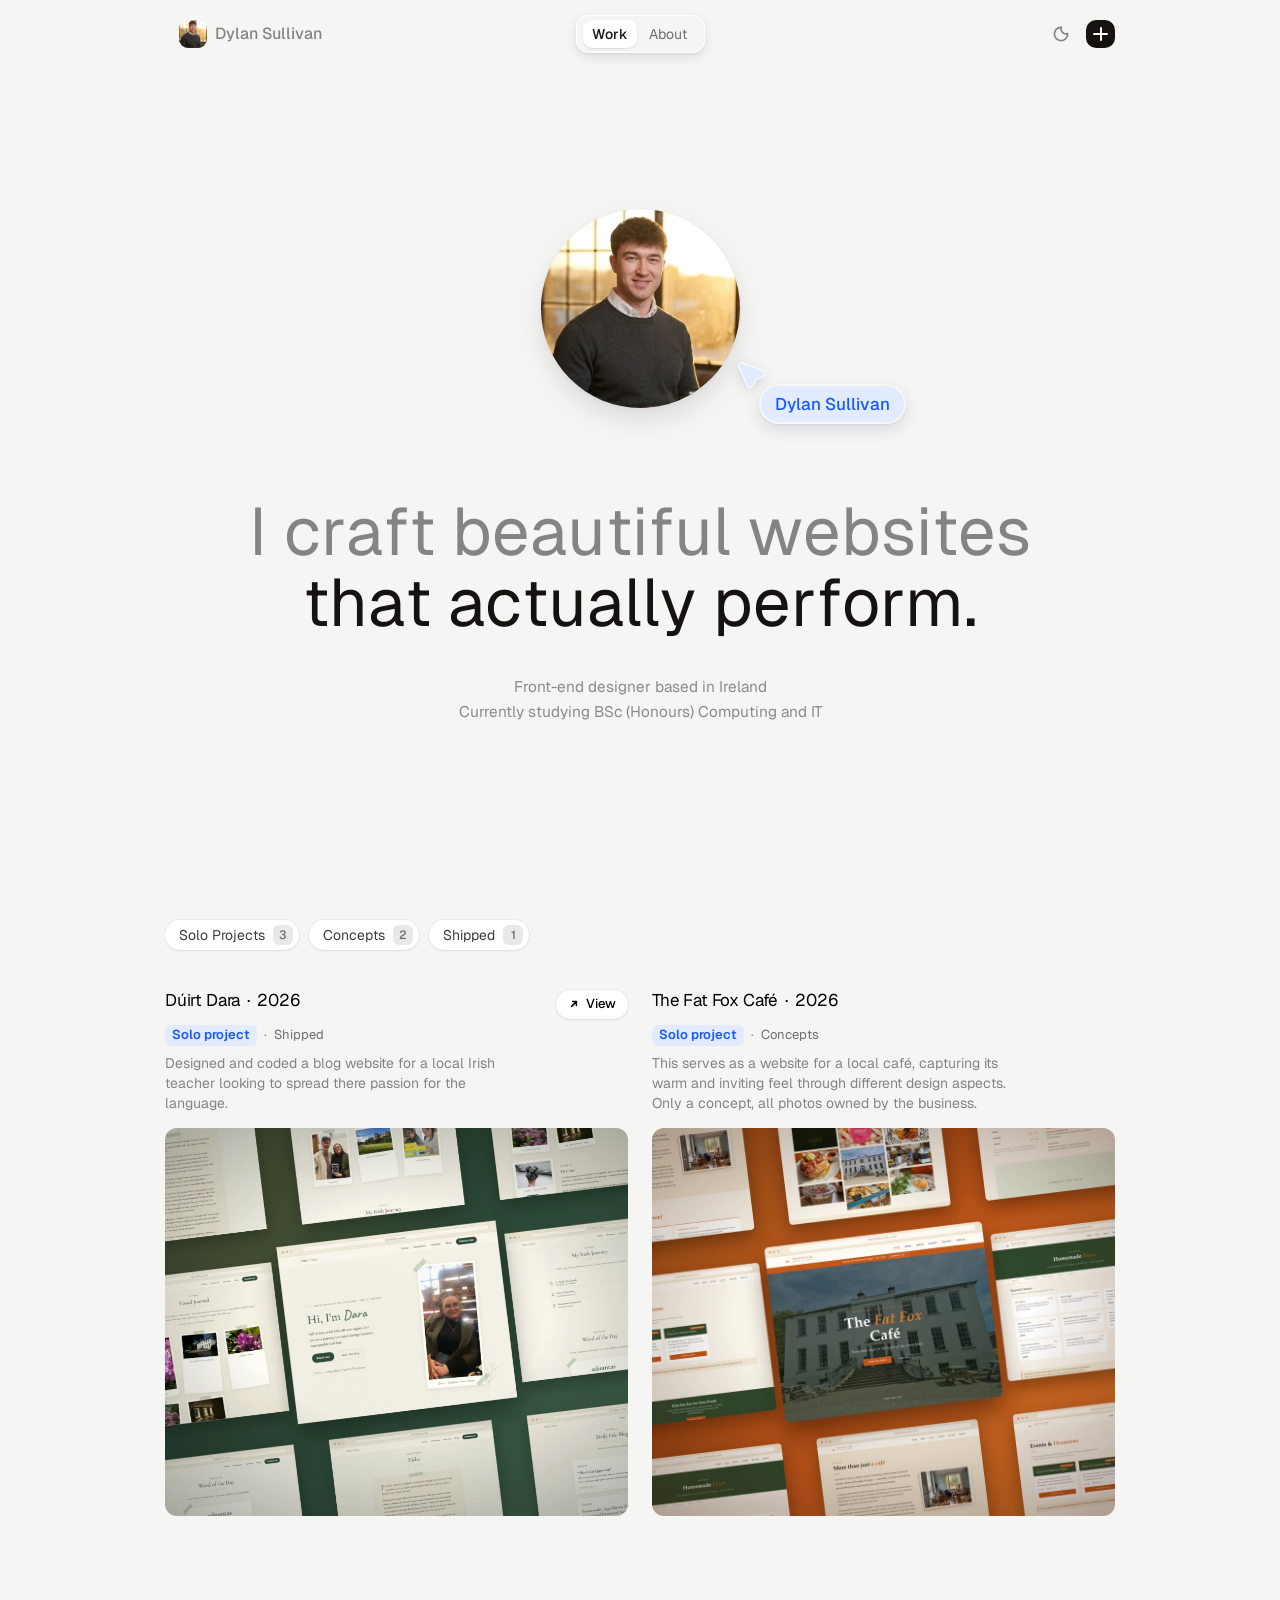
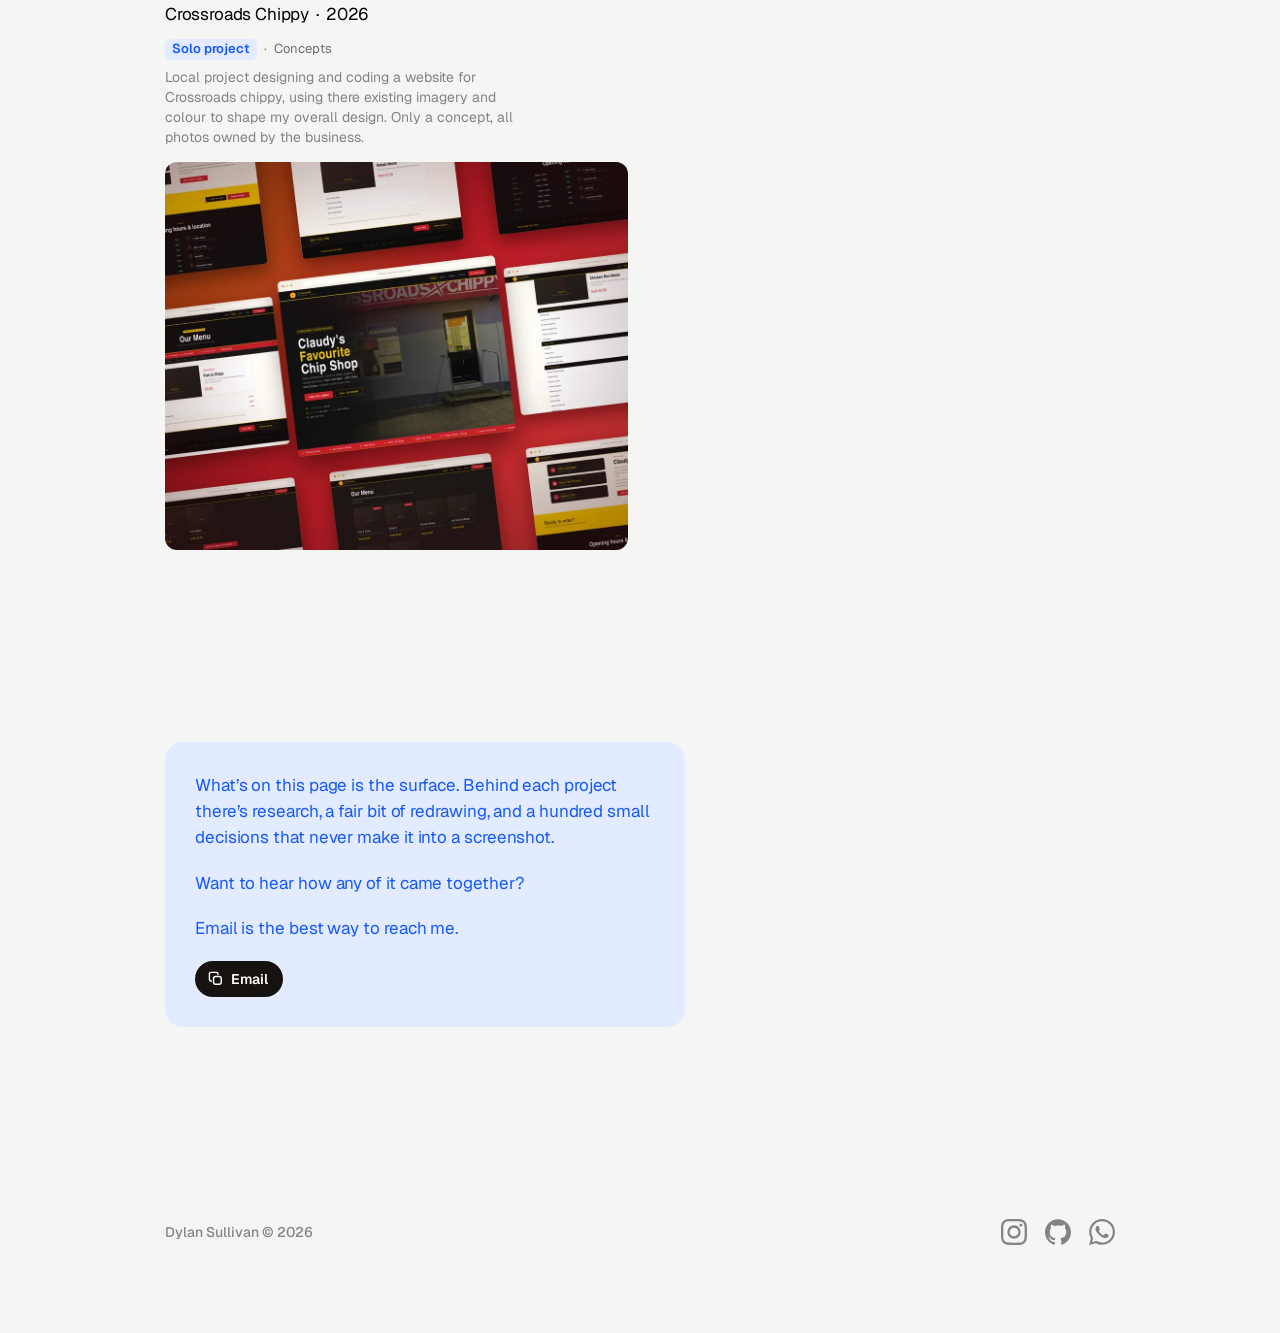
==== commit 925a35ee: "Add files via upload" ====
--- a/index.html
+++ b/index.html
@@ -66,7 +66,7 @@
 
         <!-- TODO: the three social links still need real destinations. -->
         <div class="menu__panel" id="quick-menu" role="menu" aria-label="Links">
-            <a class="menu__item" role="menuitem" href="Dylan_Sullivan_CV.pdf" download><svg viewBox="0 0 16 16" fill="none" aria-hidden="true"><path d="M9.4 1.6H4.6a1.6 1.6 0 0 0-1.6 1.6v9.6a1.6 1.6 0 0 0 1.6 1.6h6.8a1.6 1.6 0 0 0 1.6-1.6V5.2L9.4 1.6Z" stroke="currentColor" stroke-width="1.3" stroke-linejoin="round"/><path d="M9.2 1.8v3.6h3.6" stroke="currentColor" stroke-width="1.3" stroke-linejoin="round"/></svg><span>CV</span></a>
+            <a class="menu__item" role="menuitem" href="DylanSullivanCV.pdf" download="Dylan Sullivan CV.pdf"><svg viewBox="0 0 16 16" fill="none" aria-hidden="true"><path d="M9.4 1.6H4.6a1.6 1.6 0 0 0-1.6 1.6v9.6a1.6 1.6 0 0 0 1.6 1.6h6.8a1.6 1.6 0 0 0 1.6-1.6V5.2L9.4 1.6Z" stroke="currentColor" stroke-width="1.3" stroke-linejoin="round"/><path d="M9.2 1.8v3.6h3.6" stroke="currentColor" stroke-width="1.3" stroke-linejoin="round"/></svg><span>CV</span></a>
             <a class="menu__item" role="menuitem" href="#"><svg viewBox="0 0 16 16" fill="currentColor" aria-hidden="true"><path d="M13.5 0h-11A2.5 2.5 0 0 0 0 2.5v11A2.5 2.5 0 0 0 2.5 16h11a2.5 2.5 0 0 0 2.5-2.5v-11A2.5 2.5 0 0 0 13.5 0ZM5 13H3V6h2v7ZM4 5a1.2 1.2 0 1 1 0-2.4A1.2 1.2 0 0 1 4 5Zm9 8h-2V9.4c0-.9-.3-1.5-1.1-1.5-.6 0-1 .4-1.2.8 0 .2-.1.4-.1.6V13h-2V6h2v1c.3-.5.8-1.1 2-1.1 1.5 0 2.4 1 2.4 3V13Z"/></svg><span>LinkedIn</span></a>
             <a class="menu__item" role="menuitem" href="#"><svg viewBox="0 0 16 16" fill="currentColor" aria-hidden="true"><path d="M15.6 4.6a2 2 0 0 0-1.4-1.4C13 2.9 8 2.9 8 2.9s-5 0-6.2.3A2 2 0 0 0 .4 4.6C.1 5.8.1 8 .1 8s0 2.2.3 3.4a2 2 0 0 0 1.4 1.4c1.2.3 6.2.3 6.2.3s5 0 6.2-.3a2 2 0 0 0 1.4-1.4c.3-1.2.3-3.4.3-3.4s0-2.2-.3-3.4ZM6.4 10.4V5.6L10.6 8l-4.2 2.4Z"/></svg><span>YouTube</span></a>
             <a class="menu__item" role="menuitem" href="#"><svg viewBox="0 0 16 16" fill="currentColor" aria-hidden="true"><path d="M12.6 1.5h2.3l-5 5.7 5.9 7.8h-4.6L7.6 10.3l-4.1 4.7H1.2l5.4-6.1L1 1.5h4.7l3.2 4.3 3.7-4.3Zm-.8 12.1h1.3L4.9 2.8H3.5l8.3 10.8Z"/></svg><span>Twitter</span></a>
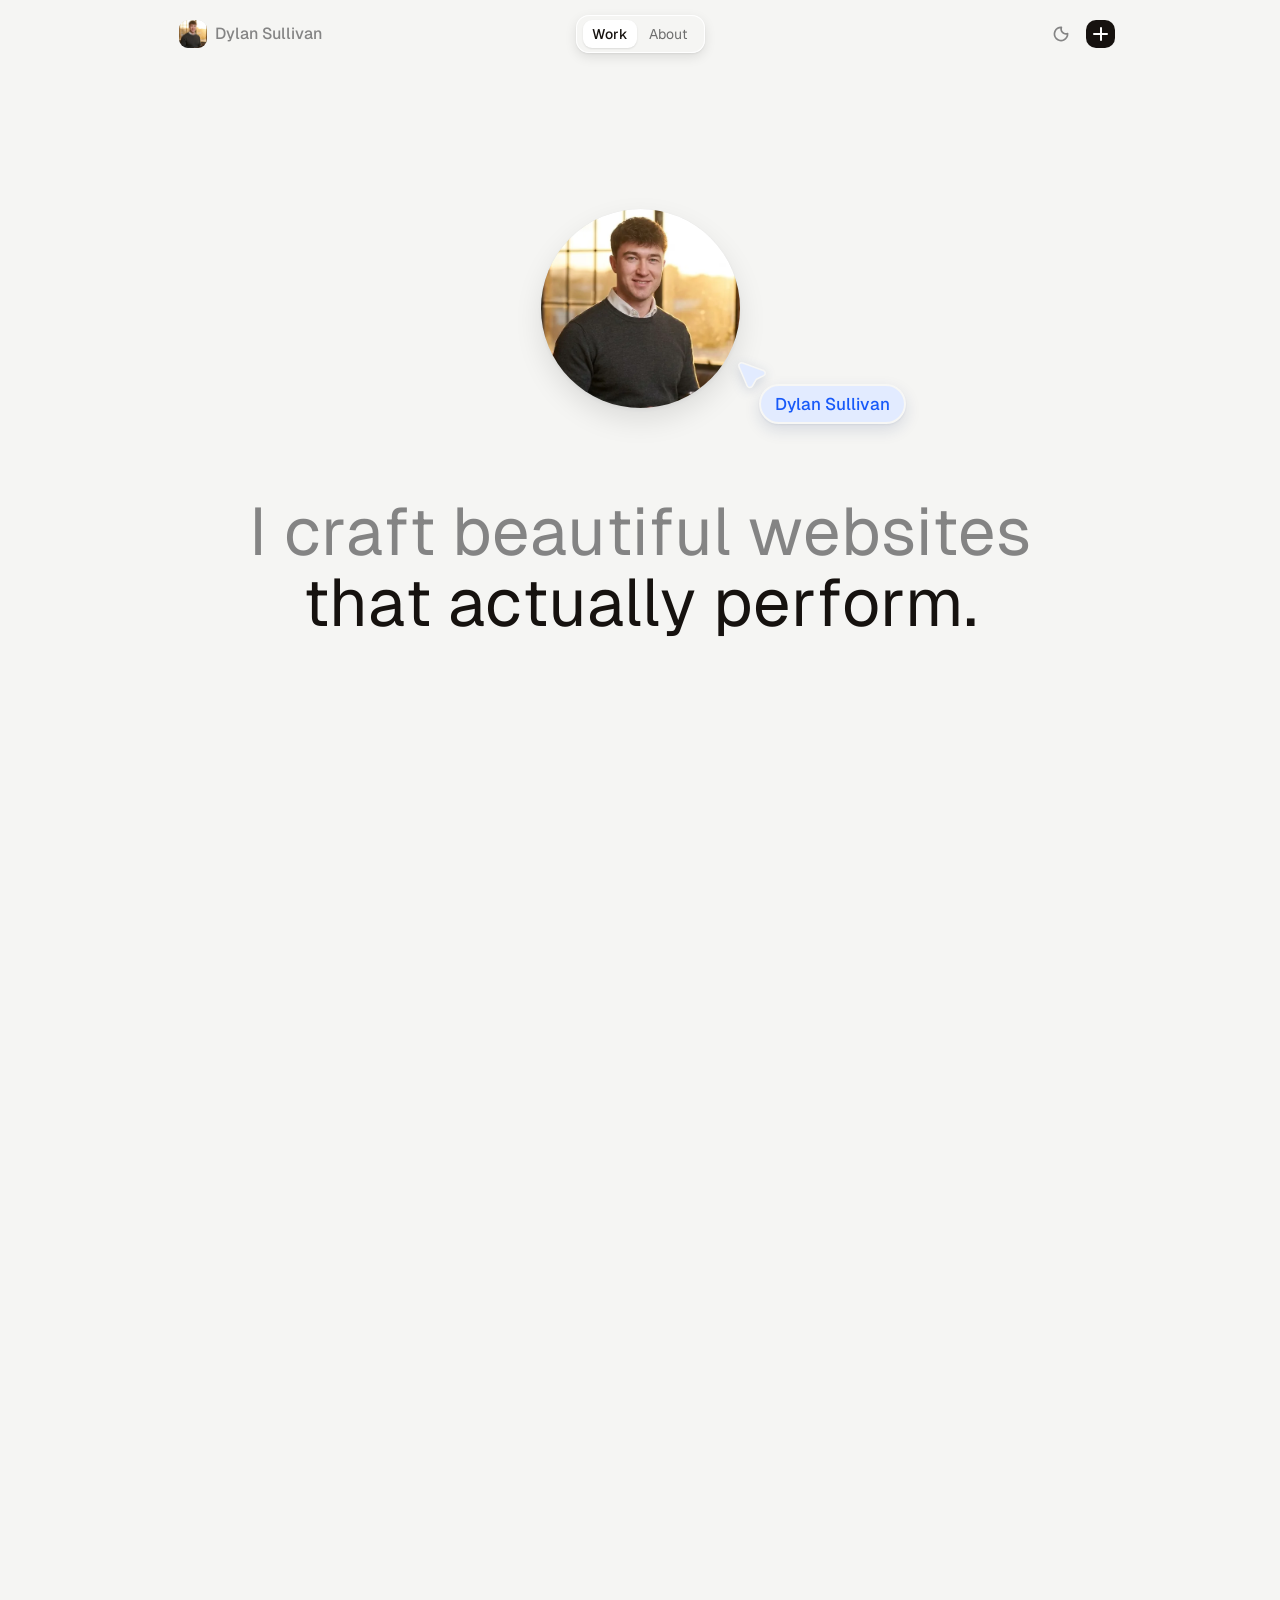
==== commit 5e5bec77: "Add files via upload" ====
--- a/index.html
+++ b/index.html
@@ -1,501 +1,546 @@
-<!DOCTYPE html>
-<html lang="en">
-<head>
-<meta charset="UTF-8">
-<meta name="viewport" content="width=device-width, initial-scale=1">
-<title>Dylan Sullivan — Portfolio</title>
-<link rel="preconnect" href="https://fonts.googleapis.com">
-<link rel="preconnect" href="https://fonts.gstatic.com" crossorigin>
-<link href="https://fonts.googleapis.com/css2?family=Geist:wght@300;400;500;600&family=Seaweed+Script&display=swap" rel="stylesheet">
-<link rel="icon" type="image/png" sizes="16x16" href="images/favicon-16.png">
-<link rel="icon" type="image/png" sizes="32x32" href="images/favicon-32.png">
-<link rel="icon" type="image/png" sizes="512x512" href="images/favicon-512.png">
-<link rel="apple-touch-icon" href="images/apple-touch-icon.png">
-<link rel="stylesheet" href="styles.css">
-<!-- Runs before the body paints: marks that JS is available, picks the
-     starting view from the URL hash, and restores the saved theme. Without JS
-     none of these classes land, so every view stays visible and readable. -->
-<script>
-(function () {
-  var r = document.documentElement, c = ' js js-stage';
-  if (location.hash === '#about') c += ' view-about';
-  try {
-    if (localStorage.getItem('ds-theme') === 'dark') c += ' dark';
-  } catch (e) { /* storage blocked: start light */ }
-  r.className += c;
-})();
-</script>
-</head>
-<body data-page="home">
-
-<!-- ============ HEADER ============ -->
-<header class="site-header">
-  <div class="shell site-header__inner">
-    <!-- Signature chip. The header grid already keeps an empty column here to
-         balance the controls on the right, so this costs the nav no centring.
-         alt="" because the name sits right beside it in text. -->
-    <div class="ident">
-      <img class="ident__avatar" src="images/Headshot.webp" alt="" width="500" height="636">
-      <span class="ident__name">Dylan Sullivan</span>
-    </div>
-
-    <nav class="nav" aria-label="Main">
-      <a class="nav__link" href="#work" data-view="work" data-label="Work" aria-current="page">Work</a>
-      <a class="nav__link" href="#about" data-view="about" data-label="About">About</a>
-    </nav>
-
-    <div class="header-actions">
-      <button class="moon-btn" type="button" aria-label="Toggle dark mode" aria-pressed="false">
-        <svg class="icon icon--moon" viewBox="0 0 21 21" fill="none" aria-hidden="true">
-          <path d="M10.9375 2.79999C10.5779 3.81301 10.5127 4.90721 10.7495 5.95575C10.9864 7.0043 11.5155 7.96426 12.2756 8.72437C13.0357 9.48448 13.9957 10.0136 15.0442 10.2504C16.0928 10.4873 17.187 10.4221 18.2 10.0625C18.2862 11.6193 17.8977 13.1656 17.086 14.4969C16.2743 15.8281 15.0775 16.8816 13.654 17.5179C12.2306 18.1542 10.6475 18.3433 9.11416 18.0603C7.58085 17.7773 6.16958 17.0355 5.06705 15.9329C3.96452 14.8304 3.22268 13.4191 2.93967 11.8858C2.65666 10.3525 2.84582 8.76941 3.48211 7.34594C4.1184 5.92247 5.17185 4.72571 6.5031 3.91398C7.83435 3.10224 9.38067 2.71378 10.9375 2.79999Z"
-                stroke="currentColor" stroke-width="2" stroke-linecap="round" stroke-linejoin="round"/>
-        </svg>
-        <svg class="icon icon--sun" viewBox="0 0 21 21" fill="none" aria-hidden="true">
-          <circle cx="10.5" cy="10.5" r="4.1" stroke="currentColor" stroke-width="2"/>
-          <path d="M10.5 1.4v2.2M10.5 17.4v2.2M1.4 10.5h2.2M17.4 10.5h2.2M4.11 4.11l1.56 1.56M15.33 15.33l1.56 1.56M4.11 16.89l1.56-1.56M15.33 5.67l1.56-1.56"
-                stroke="currentColor" stroke-width="2" stroke-linecap="round"/>
-        </svg>
-      </button>
-
-      <div class="menu">
-        <button class="plus-btn" type="button" aria-label="Open menu"
-                aria-haspopup="true" aria-expanded="false" aria-controls="quick-menu">
-          <span class="plus-btn__h"></span>
-          <span class="plus-btn__v"></span>
-        </button>
-
-        <!-- TODO: the three social links still need real destinations. -->
-        <div class="menu__panel" id="quick-menu" role="menu" aria-label="Links">
-            <a class="menu__item" role="menuitem" href="DylanSullivanCV.pdf" download="Dylan Sullivan CV.pdf"><svg viewBox="0 0 16 16" fill="none" aria-hidden="true"><path d="M9.4 1.6H4.6a1.6 1.6 0 0 0-1.6 1.6v9.6a1.6 1.6 0 0 0 1.6 1.6h6.8a1.6 1.6 0 0 0 1.6-1.6V5.2L9.4 1.6Z" stroke="currentColor" stroke-width="1.3" stroke-linejoin="round"/><path d="M9.2 1.8v3.6h3.6" stroke="currentColor" stroke-width="1.3" stroke-linejoin="round"/></svg><span>CV</span></a>
-            <a class="menu__item" role="menuitem" href="#"><svg viewBox="0 0 16 16" fill="currentColor" aria-hidden="true"><path d="M13.5 0h-11A2.5 2.5 0 0 0 0 2.5v11A2.5 2.5 0 0 0 2.5 16h11a2.5 2.5 0 0 0 2.5-2.5v-11A2.5 2.5 0 0 0 13.5 0ZM5 13H3V6h2v7ZM4 5a1.2 1.2 0 1 1 0-2.4A1.2 1.2 0 0 1 4 5Zm9 8h-2V9.4c0-.9-.3-1.5-1.1-1.5-.6 0-1 .4-1.2.8 0 .2-.1.4-.1.6V13h-2V6h2v1c.3-.5.8-1.1 2-1.1 1.5 0 2.4 1 2.4 3V13Z"/></svg><span>LinkedIn</span></a>
-            <a class="menu__item" role="menuitem" href="#"><svg viewBox="0 0 16 16" fill="currentColor" aria-hidden="true"><path d="M15.6 4.6a2 2 0 0 0-1.4-1.4C13 2.9 8 2.9 8 2.9s-5 0-6.2.3A2 2 0 0 0 .4 4.6C.1 5.8.1 8 .1 8s0 2.2.3 3.4a2 2 0 0 0 1.4 1.4c1.2.3 6.2.3 6.2.3s5 0 6.2-.3a2 2 0 0 0 1.4-1.4c.3-1.2.3-3.4.3-3.4s0-2.2-.3-3.4ZM6.4 10.4V5.6L10.6 8l-4.2 2.4Z"/></svg><span>YouTube</span></a>
-            <a class="menu__item" role="menuitem" href="#"><svg viewBox="0 0 16 16" fill="currentColor" aria-hidden="true"><path d="M12.6 1.5h2.3l-5 5.7 5.9 7.8h-4.6L7.6 10.3l-4.1 4.7H1.2l5.4-6.1L1 1.5h4.7l3.2 4.3 3.7-4.3Zm-.8 12.1h1.3L4.9 2.8H3.5l8.3 10.8Z"/></svg><span>Twitter</span></a>
-        </div>
-      </div>
-    </div>
-  </div>
-</header>
-
-<main>
-  <!-- ============ HERO (shared across both views) ============ -->
-  <section class="hero shell">
-    <div class="hero__figure">
-      <div class="avatar" role="img" aria-label="Portrait of Dylan Sullivan">
-        <!-- alt="" because the wrapper above already carries the label. -->
-        <img src="images/Headshot.webp" alt="" width="500" height="636">
-      </div>
-
-      <svg class="cursor" viewBox="0 0 28 27" fill="none" aria-hidden="true">
-        <path d="M1.64899 1.56195C2.42877 0.837781 3.62439 0.511015 4.8111 0.946716L25.3521 8.48773C27.7228 9.35818 27.9349 12.4908 25.647 13.6157L19.3433 16.7153C18.683 17.0399 18.1523 17.5368 17.8121 18.1332L14.4742 23.9887C13.8672 25.0533 12.7397 25.517 11.6929 25.4633C10.6462 25.4095 9.57461 24.8316 9.0943 23.7036L0.973206 4.62738C0.474713 3.45633 0.864356 2.29068 1.64899 1.56195Z"
-              fill="#E2EBFF" stroke="white" stroke-width="1.5"/>
-      </svg>
-
-      <span class="badge">Dylan Sullivan</span>
-    </div>
-
-    <div class="view view--work">
-      <h1 class="headline">
-        <span class="headline__1">I craft beautiful websites</span>
-        <span class="headline__2">that actually perform.</span>
-      </h1>
-
-      <p class="sub sub--1">Front-end designer based in Ireland</p>
-      <p class="sub sub--2">Currently studying BSc (Honours) Computing and IT</p>
-    </div>
-
-    <div class="view view--about">
-      <h1 class="greeting"><span class="greeting__label">wave:</span> <span class="greeting__text">Día Dúit</span></h1>
-    </div>
-  </section>
-
-  <div class="view view--work">
-    <!-- ============ WORK ============ -->
-    <section class="work shell" aria-label="Projects">
-
-      <div class="filters" role="group" aria-label="Filter projects">
-        <button class="filter" type="button" data-filter="solo" aria-pressed="false">
-          <span class="filter__label">Solo Projects</span>
-          <span class="filter__count">3</span>
-        </button>
-        <button class="filter" type="button" data-filter="concepts" aria-pressed="false">
-          <span class="filter__label">Concepts</span>
-          <span class="filter__count">2</span>
-        </button>
-        <button class="filter" type="button" data-filter="shipped" aria-pressed="false">
-          <span class="filter__label">Shipped</span>
-          <span class="filter__count">1</span>
-        </button>
-      </div>
-
-      <div class="projects">
-
-        <article class="project" data-tags="solo shipped" data-href="https://duirtdara.com/">
-          <div class="project__head">
-            <h2 class="project__title">Dúirt Dara<span class="project__year">2026</span></h2>
-            <a class="project__view" href="https://duirtdara.com/"
-               target="_blank" rel="noopener noreferrer"
-               aria-label="View Dúirt Dara (opens in a new tab)">
-              <svg viewBox="0 0 12 12" fill="none" aria-hidden="true"><path d="M3.6 8.4 8.4 3.6M4.6 3.6h3.8v3.8" stroke="currentColor" stroke-width="1.5" stroke-linecap="round" stroke-linejoin="round"/></svg>
-              <span>View</span>
-            </a>
-          </div>
-          <p class="project__meta">
-            <span class="project__tag project__tag--lead">Solo project</span>
-            <span class="project__tag">Shipped</span>
-          </p>
-          <p class="project__desc">Designed and coded a blog website for a local Irish teacher looking to spread there passion for the language.</p>
-          <div class="project__card">
-            <img src="images/duirt-dara.webp" alt="Dúirt Dara — blog site screens laid out on a green background" width="1117" height="763" loading="lazy">
-            <span class="project__hint" aria-hidden="true"></span>
-          </div>
-        </article>
-
-        <article class="project" data-tags="solo concepts"
-                 data-slides="images/fat-fox-cafe.webp,
-                              images/fatfox-home.webp,
-                              images/fatfox-menu.webp,
-                              images/fatfox-about.webp,
-                              images/fatfox-gallery.webp,
-                              images/fatfox-phone-1.webp,
-                              images/fatfox-phone-2.webp">
-          <div class="project__head">
-            <h2 class="project__title">The Fat Fox Café<span class="project__year">2026</span></h2>
-          </div>
-          <p class="project__meta">
-            <span class="project__tag project__tag--lead">Solo project</span>
-            <span class="project__tag">Concepts</span>
-          </p>
-          <p class="project__desc">This serves as a website for a local café, capturing its warm and inviting feel through different design aspects. Only a concept, all photos owned by the business.</p>
-          <div class="project__card">
-            <img src="images/fat-fox-cafe.webp" alt="The Fat Fox Café — website screens laid out on an orange background" width="1164" height="800" loading="lazy">
-            <span class="project__hint" aria-hidden="true"></span>
-          </div>
-        </article>
-
-        <article class="project" data-tags="solo concepts"
-                 data-slides="images/crossroads-chippy.webp,
-                              images/crossroads-hero.webp,
-                              images/crossroads-menu.webp,
-                              images/crossroads-about.webp,
-                              images/crossroads-reviews.webp,
-                              images/crossroads-findus.webp,
-                              images/crossroads-phone-1.webp,
-                              images/crossroads-phone-2.webp,
-                              images/crossroads-phone-3.webp">
-          <div class="project__head">
-            <h2 class="project__title">Crossroads Chippy<span class="project__year">2026</span></h2>
-          </div>
-          <p class="project__meta">
-            <span class="project__tag project__tag--lead">Solo project</span>
-            <span class="project__tag">Concepts</span>
-          </p>
-          <p class="project__desc">Local project designing and coding a website for Crossroads chippy, using there existing imagery and colour to shape my overall design. Only a concept, all photos owned by the business.</p>
-          <div class="project__card">
-            <img src="images/crossroads-chippy.webp" alt="Crossroads Chippy — website screens laid out on a red background" width="1164" height="800" loading="lazy">
-            <span class="project__hint" aria-hidden="true"></span>
-          </div>
-        </article>
-
-      </div>
-    </section>
-  </div>
-
-  <div class="view view--about">
-    <!-- ============ INTRO ============ -->
-    <section class="shell">
-      <p class="intro-line">I’m Dylan Sullivan,</p>
-
-      <div class="bio">
-        <p>a design engineer from Ireland
-          <span class="tip">
-            <svg class="inline-icon flag-ie" viewBox="0 0 21 15" role="img" aria-label="Ireland">
-              <defs><clipPath id="ie-round"><rect width="21" height="15" rx="2.5"/></clipPath></defs>
-              <g clip-path="url(#ie-round)">
-                <rect width="7"  height="15" fill="#009C44"/>
-                <rect width="7"  height="15" x="7"  fill="#FFFFFF"/>
-                <rect width="7"  height="15" x="14" fill="#FF7900"/>
-              </g>
-              <rect x=".5" y=".5" width="20" height="14" rx="2" fill="none"
-                    stroke="#000" stroke-opacity=".12"/>
-            </svg>
-            <span class="tip__label">Ireland</span>
-          </span>
-        </p>
-        <p>currently in Claudy, Derry</p>
-        <p>I
-          <svg class="inline-icon heart" viewBox="0 0 24 24" aria-label="love" role="img">
-            <path d="M12 21.35 10.55 20.03C5.4 15.36 2 12.28 2 8.5 2 5.42 4.42 3 7.5 3c1.74 0 3.41.81 4.5 2.09C13.09 3.81 14.76 3 16.5 3 19.58 3 22 5.42 22 8.5c0 3.78-3.4 6.86-8.55 11.54L12 21.35Z" fill="currentColor"/>
-          </svg>
-          armwrestling, gaming, coding and animals</p>
-      </div>
-    </section>
-
-    <!-- ============ PHOTO ROW 1 ============ -->
-    <section class="photo-row shell" aria-label="Photos">
-      <div class="photo-row__captions">
-        <p>some cool photos of my life</p>
-        <p>all taken by me</p>
-      </div>
-
-      <div class="photo-grid">
-        <figure class="frame"><div class="photo"><img src="images/home.webp" alt="Cattle grazing in green fields" width="1200" height="900" loading="lazy"></div><figcaption class="frame__caption">claudy countryside</figcaption></figure>
-        <figure class="frame"><div class="photo"><img src="images/hogwarts.webp" alt="A gothic-spired building across a sunlit lawn" width="1200" height="900" loading="lazy"></div><figcaption class="frame__caption">magee college</figcaption></figure>
-        <figure class="frame"><div class="photo"><img src="images/daphne.webp" alt="Daphne, a red setter puppy" width="900" height="1200" loading="lazy"></div><figcaption class="frame__caption">my puppy daphne</figcaption></figure>
-        <figure class="frame"><div class="photo"><img src="images/stoneface.webp" alt="A carved stone face sculpture overgrown with ivy" width="900" height="1200" loading="lazy"></div><figcaption class="frame__caption">the hill of uisneach</figcaption></figure>
-      </div>
-    </section>
-
-    <!-- ============ STUDY ============ -->
-    <!-- ============ STUDY + TECH STACK ============ -->
-    <section class="shell">
-      <div class="bio">
-        <p>I’m currently studying BSc (Honours) Computing and IT 🎓, which led me
-          down this spiralling path of perfection in anything I code or design</p>
-        <p>I’m only getting started, enjoying every part of the process</p>
-      </div>
-    </section>
-
-    <!-- ============ PHOTO ROW 2 ============ -->
-    <section class="photo-row shell" aria-label="More photos">
-      <div class="photo-grid">
-        <figure class="frame"><div class="photo"><img src="images/setup.webp" alt="My desk setup" width="1200" height="900"></div><figcaption class="frame__caption">my current setup</figcaption></figure>
-        <figure class="frame"><div class="photo"><img src="images/daphnepc.png" alt="Daphne sitting beside my PC" width="1170" height="1497" loading="lazy"></div><figcaption class="frame__caption">daphne supervising</figcaption></figure>
-        <!-- The toolset wears the same mount as the prints beside it, two
-             cells wide, so the row reads as three cards rather than two
-             cards and a loose cluster of icons. -->
-        <figure class="frame frame--tools">
-          <ul class="stack" aria-label="Tools I use">
-          <li class="stack__item stack__item--html tip">
-              <svg viewBox="0 0 61 61" fill="none" xmlns="http://www.w3.org/2000/svg" role="img" aria-label="HTML">
-                <g clip-path="url(#clip_html)">
-                  <path d="M6.74778 18.1042L31.3573 3.89584C32.2432 3.38324 33.2241 3.05485 34.2437 2.92947C35.2634 2.80408 36.3019 2.88417 37.2998 3.16514C38.2977 3.44611 39.2354 3.92244 40.0592 4.56688C40.883 5.21133 41.5768 6.01123 42.1008 6.92081L56.1094 31.1843C56.6351 32.0929 56.9809 33.0937 57.1271 34.1294C57.2733 35.165 57.217 36.2153 56.9614 37.22C56.7058 38.2246 56.2559 39.1641 55.6374 39.9844C55.019 40.8048 54.2442 41.4901 53.3573 42.0009L28.7478 56.2093C27.8619 56.7219 26.8811 57.0503 25.8614 57.1757C24.8417 57.301 23.8032 57.2209 22.8053 56.94C21.8074 56.659 20.8697 56.1827 20.0459 55.5382C19.2221 54.8938 18.5283 54.0939 18.0043 53.1843L3.99573 28.9208C3.47003 28.0122 3.12419 27.0114 2.97799 25.9757C2.83179 24.9401 2.88812 23.8898 3.14374 22.8852C3.39936 21.8805 3.84926 20.9411 4.46768 20.1207C5.08611 19.3003 5.86092 18.6151 6.74778 18.1042Z" fill="#F16529"/>
-                  <path d="M19.7418 25.8341L25.6607 22.4168L23.2451 18.2328L12.7537 24.29L13.5018 25.3547L21.187 36.2909L30.5499 30.8852L28.1343 26.7012L22.5978 29.8977L19.7418 25.8341ZM26.7819 35.8501L22.5818 38.275L26.9608 44.5061L36.905 41.9369L36.9212 41.9206L34.4079 37.5675L34.3924 37.5829L29.0063 39.015L26.7819 35.8501Z" fill="#EBEBEB"/>
-                  <path d="M30.5356 30.8935L35.6877 27.9189L38.3348 33.6257L34.3955 37.5794L36.9086 41.9322L44.1136 34.6029L43.7683 33.8597L38.3921 22.2769L37.8455 21.0945L28.12 26.7095L30.5356 30.8935ZM25.6404 22.4149L25.6463 22.4251L35.7526 16.5902L35.2935 15.6015L34.2596 13.3702L33.7115 12.19L23.2307 18.2411L25.6405 22.415L25.6404 22.4149Z" fill="white"/>
-                </g>
-                <defs><clipPath id="clip_html"><rect width="44" height="44" fill="white" transform="translate(0 22) rotate(-30)"/></clipPath></defs>
-              </svg>
-              <span class="tip__label">HTML</span>
-          </li>
-          <li class="stack__item stack__item--js tip">
-              <svg viewBox="0 0 54 54" fill="none" xmlns="http://www.w3.org/2000/svg" role="img" aria-label="JavaScript">
-                <g clip-path="url(#clip_js)">
-                  <path d="M18.9142 2.01664L46.3626 9.37141C47.3515 9.63535 48.2773 10.0967 49.0869 10.7291C49.8966 11.3614 50.5743 12.1524 51.0813 13.0567C51.5882 13.961 51.9144 14.9609 52.0413 15.9991C52.1681 17.0373 52.0931 18.0935 51.8205 19.1072L44.5691 46.1696C44.2983 47.1838 43.8352 48.136 43.2063 48.9717C42.5773 49.8074 41.7949 50.5102 40.9037 51.0399C40.0125 51.5696 39.0301 51.9157 38.0127 52.0585C36.9954 52.2013 35.9629 52.138 34.9746 51.8721L7.5262 44.5174C6.53733 44.2534 5.61156 43.7921 4.80188 43.1597C3.99219 42.5273 3.31449 41.7364 2.80755 40.8321C2.3006 39.9278 1.97438 38.9279 1.84754 37.8897C1.72071 36.8515 1.79575 35.7953 2.06837 34.7816L9.31972 7.71915C9.59048 6.70494 10.0536 5.75274 10.6825 4.91703C11.3115 4.08133 12.0939 3.37853 12.9851 2.84886C13.8763 2.31919 14.8587 1.97305 15.8761 1.83025C16.8935 1.68744 17.9259 1.75078 18.9142 2.01664Z" fill="#F7DF1E"/>
-                  <path d="M31.0993 40.9244C31.5808 42.5516 32.4193 43.8775 34.3892 44.4053C36.044 44.8487 37.3228 44.3049 37.629 43.1621C37.9959 41.7926 37.0398 41.0165 35.4318 39.7318L34.5481 39.0358C31.9952 37.0358 30.4928 34.9847 31.364 31.7331C32.1666 28.7378 35.0598 27.0691 38.6265 28.0248C41.1658 28.7052 42.7545 30.0781 43.45 32.7445L39.8049 33.908C39.4492 32.4968 38.8401 31.8151 37.6932 31.5078C36.5234 31.1944 35.5832 31.7378 35.3235 32.7072C35.0024 33.9053 35.6145 34.5892 37.1292 35.7904L38.013 36.4857C41.0164 38.85 42.5349 40.8469 41.6412 44.1822C40.6777 47.7779 37.3253 48.9909 33.5319 47.9745C29.8229 46.9806 27.9002 44.5711 27.3485 41.9403L31.0993 40.9244ZM16.8983 37.4902C17.2275 38.7714 17.546 39.8654 18.9182 40.2331C20.2303 40.5847 21.1956 40.2931 21.7305 38.2969L25.3693 24.7169L29.363 25.787L25.7098 39.421C24.6017 43.5564 21.6728 44.7889 18.1338 43.8406C14.9361 42.9838 13.5277 40.8328 13.12 38.5873L16.8983 37.4902Z" fill="black"/>
-                </g>
-                <defs><clipPath id="clip_js"><rect width="44" height="44" fill="white" transform="translate(11.3881) rotate(15)"/></clipPath></defs>
-              </svg>
-              <span class="tip__label">JavaScript</span>
-          </li>
-          <li class="stack__item stack__item--python tip">
-              <svg viewBox="0 0 61 61" fill="none" xmlns="http://www.w3.org/2000/svg" role="img" aria-label="Python">
-                <g clip-path="url(#clip_py)">
-                  <path d="M6.74779 18.1042L31.3573 3.89584C32.2432 3.38324 33.2241 3.05485 34.2437 2.92947C35.2634 2.80408 36.3019 2.88417 37.2998 3.16514C38.2977 3.44611 39.2354 3.92244 40.0592 4.56688C40.883 5.21133 41.5768 6.01123 42.1008 6.9208L56.1094 31.1843C56.6351 32.0929 56.9809 33.0937 57.1271 34.1294C57.2733 35.165 57.217 36.2153 56.9614 37.22C56.7058 38.2246 56.2559 39.1641 55.6374 39.9844C55.019 40.8048 54.2442 41.4901 53.3573 42.0009L28.7478 56.2093C27.8619 56.7219 26.8811 57.0503 25.8614 57.1757C24.8417 57.301 23.8032 57.2209 22.8053 56.94C21.8074 56.659 20.8697 56.1827 20.0459 55.5382C19.2221 54.8938 18.5283 54.0939 18.0043 53.1843L3.99573 28.9208C3.47003 28.0122 3.12419 27.0114 2.97799 25.9757C2.83179 24.9401 2.88812 23.8898 3.14374 22.8852C3.39936 21.8805 3.84926 20.9411 4.46768 20.1207C5.08611 19.3003 5.86092 18.6151 6.74779 18.1042Z" fill="#000B1D"/>
-                  <path d="M22.6289 17.3184C16.024 21.1317 18.0902 23.7579 18.0902 23.7579L19.8107 26.721L26.1136 23.082L26.628 23.973L17.8216 29.0573C17.8216 29.0573 13.3184 31.0182 17.1661 37.6826C21.0138 44.347 24.5663 41.9808 24.5663 41.9808L26.7679 40.7097L24.9824 37.6172C24.9824 37.6172 22.7339 33.9967 26.4827 31.8324C30.2314 29.6681 32.734 28.2232 32.734 28.2232C32.734 28.2232 36.279 26.2522 34.2865 22.801C32.2939 19.3498 30.9918 17.0945 30.9918 17.0945C30.9918 17.0945 29.5313 13.3333 22.6289 17.3184ZM20.3055 21.3204C20.9326 20.9583 21.7321 21.1725 22.0941 21.7996C22.4562 22.4267 22.242 23.2262 21.6149 23.5882C20.9878 23.9503 20.1883 23.7361 19.8263 23.109C19.4642 22.4819 19.6784 21.6824 20.3055 21.3204Z" fill="url(#py_a)"/>
-                  <path d="M37.7596 43.0923C44.3645 39.2789 42.2983 36.6528 42.2983 36.6528L40.5778 33.6897L34.2749 37.3286L33.7605 36.4377L42.5669 31.3533C42.5669 31.3533 47.0701 29.3925 43.2224 22.7281C39.3747 16.0637 35.8222 18.4298 35.8222 18.4298L33.6206 19.7009L35.4061 22.7935C35.4061 22.7935 37.6546 26.4139 33.9058 28.5782C30.1571 30.7426 27.6545 32.1875 27.6545 32.1875C27.6545 32.1875 24.1095 34.1585 26.102 37.6097C28.0946 41.0609 29.3967 43.3162 29.3967 43.3162C29.3967 43.3162 30.8572 47.0774 37.7596 43.0923ZM40.083 39.0903C39.4559 39.4523 38.6564 39.2381 38.2944 38.611C37.9323 37.9839 38.1465 37.1845 38.7736 36.8224C39.4007 36.4604 40.2002 36.6746 40.5622 37.3017C40.9243 37.9288 40.7101 38.7282 40.083 39.0903Z" fill="url(#py_b)"/>
-                </g>
-                <defs>
-                  <linearGradient id="py_a" x1="13.5204" y1="25.5937" x2="33.8378" y2="31.0741" gradientUnits="userSpaceOnUse"><stop stop-color="#387EB8"/><stop offset="1" stop-color="#366994"/></linearGradient>
-                  <linearGradient id="py_b" x1="26.1753" y1="29.236" x2="47.6349" y2="34.4961" gradientUnits="userSpaceOnUse"><stop stop-color="#FFE052"/><stop offset="1" stop-color="#FFC331"/></linearGradient>
-                  <clipPath id="clip_py"><rect width="44" height="44" fill="white" transform="translate(0 22) rotate(-30)"/></clipPath>
-                </defs>
-              </svg>
-              <span class="tip__label">Python</span>
-          </li>
-          <li class="stack__item stack__item--figma tip">
-              <svg viewBox="0 0 54 54" fill="none" xmlns="http://www.w3.org/2000/svg" role="img" aria-label="Figma">
-                <g clip-path="url(#clip_fig)">
-                  <path d="M18.9142 2.01664L46.3626 9.37141C47.3515 9.63535 48.2772 10.0967 49.0869 10.7291C49.8966 11.3614 50.5743 12.1524 51.0813 13.0567C51.5882 13.961 51.9144 14.9609 52.0413 15.9991C52.1681 17.0373 52.0931 18.0935 51.8204 19.1072L44.5691 46.1696C44.2983 47.1838 43.8352 48.136 43.2063 48.9717C42.5773 49.8074 41.7949 50.5102 40.9037 51.0399C40.0125 51.5696 39.0301 51.9157 38.0127 52.0585C36.9953 52.2013 35.9629 52.138 34.9746 51.8721L7.52618 44.5174C6.53731 44.2534 5.61154 43.7921 4.80185 43.1597C3.99217 42.5273 3.31446 41.7364 2.80752 40.8321C2.30058 39.9278 1.97436 38.9279 1.84752 37.8897C1.72068 36.8515 1.79572 35.7953 2.06834 34.7816L9.3197 7.71915C9.59046 6.70494 10.0536 5.75274 10.6825 4.91703C11.3115 4.08133 12.0939 3.37853 12.9851 2.84886C13.8763 2.31919 14.8587 1.97305 15.876 1.83025C16.8934 1.68744 17.9259 1.75078 18.9142 2.01664Z" fill="#000B1D"/>
-                  <path d="M19.3983 38.8157C21.8433 39.4709 24.3565 38.0199 25.0117 35.5748L26.1979 31.1477L21.7708 29.9614C19.3257 29.3063 16.8125 30.7573 16.1574 33.2023C15.5022 35.6474 16.9532 38.1606 19.3983 38.8157Z" fill="#0ACF83"/>
-                  <path d="M18.5297 24.3481C19.1848 21.903 21.698 20.452 24.1431 21.1072L28.5702 22.2934L26.1977 31.1477L21.7706 29.9615C19.3255 29.3063 17.8745 26.7931 18.5297 24.3481Z" fill="#A259FF"/>
-                  <path d="M20.9022 15.4938C21.5574 13.0488 24.0706 11.5978 26.5156 12.2529L30.9428 13.4392L28.5703 22.2935L24.1431 21.1072C21.6981 20.4521 20.2471 17.9389 20.9022 15.4938Z" fill="#F24E1E"/>
-                  <path d="M30.9427 13.4392L35.3699 14.6255C37.8149 15.2806 39.2659 17.7938 38.6108 20.2389C37.9556 22.6839 35.4424 24.1349 32.9974 23.4798L28.5702 22.2935L30.9427 13.4392Z" fill="#FF7262"/>
-                  <path d="M36.2382 29.0931C35.5831 31.5382 33.0699 32.9892 30.6248 32.334C28.1798 31.6789 26.7288 29.1657 27.3839 26.7206C28.0391 24.2756 30.5523 22.8246 32.9973 23.4797C35.4424 24.1349 36.8934 26.6481 36.2382 29.0931Z" fill="#1ABCFE"/>
-                </g>
-                <defs><clipPath id="clip_fig"><rect width="44" height="44" fill="white" transform="translate(11.388) rotate(15)"/></clipPath></defs>
-              </svg>
-              <span class="tip__label">Figma</span>
-          </li>
-          <li class="stack__item stack__item--vscode tip">
-              <svg viewBox="0 0 54 54" fill="none" xmlns="http://www.w3.org/2000/svg" role="img" aria-label="Visual Studio Code">
-                <path d="M7.52618 9.37141L34.9746 2.01664C35.9629 1.75078 36.9953 1.68744 38.0127 1.83025C39.0301 1.97305 40.0125 2.31919 40.9037 2.84886C41.7948 3.37853 42.5773 4.08133 43.2063 4.91703C43.8352 5.75274 44.2983 6.70494 44.5691 7.71915L51.8204 34.7816C52.0931 35.7953 52.1681 36.8515 52.0413 37.8897C51.9144 38.9279 51.5882 39.9278 51.0812 40.8321C50.5743 41.7364 49.8966 42.5273 49.0869 43.1597C48.2772 43.7921 47.3515 44.2534 46.3626 44.5174L18.9142 51.8721C17.9259 52.138 16.8934 52.2013 15.876 52.0585C14.8587 51.9157 13.8763 51.5696 12.9851 51.0399C12.0939 50.5102 11.3115 49.8074 10.6825 48.9717C10.0536 48.136 9.59046 47.1838 9.3197 46.1696L2.06834 19.1072C1.79572 18.0935 1.72068 17.0373 1.84752 15.9991C1.97436 14.9609 2.30058 13.961 2.80752 13.0567C3.31446 12.1524 3.99217 11.3614 4.80185 10.7291C5.61154 10.0967 6.53731 9.63535 7.52618 9.37141Z" fill="#000B1D"/>
-                <path d="M37.5437 11.7184L30.6864 10.4214C29.8926 10.2713 29.0907 10.6392 28.6868 11.3388L13.6614 34.795C13.2573 35.4259 13.4835 36.2678 14.1494 36.6111L16.1692 37.6524C16.7136 37.9331 17.3808 37.7857 17.7564 37.3018L36.833 12.7219C37.473 11.8973 38.7803 12.1611 39.0504 13.1693L39.0315 13.0988C38.8419 12.3911 38.2636 11.8545 37.5437 11.7184Z" fill="#0065A9"/>
-                <g filter="url(#vsc_f0)"><path d="M43.7363 34.8309L38.4462 39.3827C37.8339 39.9096 36.9555 39.9919 36.2559 39.588L11.5154 26.787C10.8499 26.4427 10.6249 25.6006 11.03 24.9702L12.2585 23.0586C12.5896 22.5433 13.2411 22.3373 13.8083 22.5686L42.6191 34.3171C43.5857 34.7113 44.5859 33.8292 44.3157 32.8209L44.3346 32.8915C44.5243 33.5992 44.2917 34.353 43.7363 34.8309Z" fill="#007ACC"/></g>
-                <g filter="url(#vsc_f1)"><path d="M38.4468 39.3832C37.8342 39.9099 36.9557 39.992 36.256 39.588C37.1181 40.0857 38.1515 39.2927 37.8939 38.3312L30.7335 11.6082C30.4759 10.6468 29.1844 10.4767 28.6867 11.3388C29.0906 10.6391 29.8925 10.271 30.6863 10.4208L37.5415 11.714C38.2618 11.8499 38.8405 12.3865 39.0302 13.0946L44.3359 32.8958C44.5257 33.6038 44.2928 34.358 43.7369 34.8358L38.4468 39.3832Z" fill="#1F9CF0"/></g>
-                <g style="mix-blend-mode:overlay" opacity="0.25"><path fill-rule="evenodd" clip-rule="evenodd" d="M36.986 39.8349C37.4987 39.8914 38.025 39.7379 38.4332 39.3869L43.7196 34.8405C44.2751 34.3628 44.5077 33.6087 44.318 32.9006L39.0123 13.0995C38.8226 12.3914 38.2441 11.8546 37.5242 11.7186L30.6727 10.4245C29.9785 10.2933 29.2782 10.5587 28.8435 11.0957C28.7815 11.1724 28.7248 11.2547 28.6744 11.3421L19.8963 25.0547L13.8063 22.5693C13.2394 22.3379 12.5883 22.5438 12.2574 23.059L11.0299 24.9704C10.6251 25.6006 10.8501 26.4428 11.5153 26.7872L16.9769 29.6152L13.661 34.7951C13.2572 35.426 13.4834 36.2678 14.149 36.6112L16.1678 37.6527C16.7119 37.9335 17.3787 37.7862 17.754 37.3024L21.7853 32.1049L36.2437 39.5914C36.4768 39.726 36.7297 39.8067 36.986 39.8349ZM32.5072 18.2817L25.4847 27.3355L36.0933 31.6651L32.5072 18.2817Z" fill="url(#vsc_g)" style="mix-blend-mode:overlay"/></g>
-                <defs>
-                  <filter id="vsc_f0" x="2.49454" y="14.1409" width="50.2385" height="34.0351" filterUnits="userSpaceOnUse" color-interpolation-filters="sRGB"><feFlood flood-opacity="0" result="BackgroundImageFix"/><feColorMatrix in="SourceAlpha" type="matrix" values="0 0 0 0 0 0 0 0 0 0 0 0 0 0 0 0 0 0 127 0" result="hardAlpha"/><feOffset/><feGaussianBlur stdDeviation="4.16667"/><feColorMatrix type="matrix" values="0 0 0 0 0 0 0 0 0 0 0 0 0 0 0 0 0 0 0.25 0"/><feBlend mode="overlay" in2="BackgroundImageFix" result="e"/><feBlend mode="normal" in="SourceGraphic" in2="e" result="shape"/></filter>
-                  <filter id="vsc_f1" x="20.3534" y="2.05445" width="32.3808" height="46.1218" filterUnits="userSpaceOnUse" color-interpolation-filters="sRGB"><feFlood flood-opacity="0" result="BackgroundImageFix"/><feColorMatrix in="SourceAlpha" type="matrix" values="0 0 0 0 0 0 0 0 0 0 0 0 0 0 0 0 0 0 127 0" result="hardAlpha"/><feOffset/><feGaussianBlur stdDeviation="4.16667"/><feColorMatrix type="matrix" values="0 0 0 0 0 0 0 0 0 0 0 0 0 0 0 0 0 0 0.25 0"/><feBlend mode="overlay" in2="BackgroundImageFix" result="e"/><feBlend mode="normal" in="SourceGraphic" in2="e" result="shape"/></filter>
-                  <linearGradient id="vsc_g" x1="22.9975" y1="12.2865" x2="30.8553" y2="41.612" gradientUnits="userSpaceOnUse"><stop stop-color="white"/><stop offset="1" stop-color="white" stop-opacity="0"/></linearGradient>
-                </defs>
-              </svg>
-              <span class="tip__label">Visual Studio Code</span>
-          </li>
-          <li class="stack__item stack__item--css tip">
-              <svg viewBox="0 0 61 61" fill="none" xmlns="http://www.w3.org/2000/svg" role="img" aria-label="CSS">
-                <g clip-path="url(#clip_css)">
-                  <path d="M28.7478 3.89584L53.3573 18.1042C54.2442 18.6151 55.019 19.3003 55.6374 20.1207C56.2559 20.9411 56.7058 21.8805 56.9614 22.8852C57.217 23.8898 57.2733 24.9401 57.1271 25.9757C56.9809 27.0114 56.6351 28.0122 56.1094 28.9208L42.1008 53.1843C41.5768 54.0939 40.883 54.8938 40.0592 55.5382C39.2354 56.1827 38.2977 56.659 37.2998 56.94C36.3019 57.2209 35.2634 57.301 34.2437 57.1757C33.224 57.0503 32.2432 56.7219 31.3573 56.2093L6.74779 42.0009C5.86093 41.4901 5.08611 40.8048 4.46768 39.9844C3.84925 39.1641 3.39936 38.2246 3.14374 37.22C2.88812 36.2153 2.8318 35.165 2.97799 34.1294C3.12419 33.0937 3.47003 32.0929 3.99573 31.1843L18.0043 6.92081C18.5283 6.01123 19.2221 5.21133 20.0459 4.56689C20.8697 3.92244 21.8074 3.44611 22.8053 3.16514C23.8032 2.88417 24.8417 2.80408 25.8614 2.92947C26.8811 3.05485 27.8619 3.38324 28.7478 3.89584Z" fill="#2965F1"/>
-                  <path d="M22.2579 21.0934L20.2172 25.4939L29.5801 30.8995L31.9957 26.7156L22.2579 21.0934ZM26.3936 12.1899L24.3583 16.5935L34.4694 22.4311L36.885 18.2472L26.3936 12.1899ZM25.7221 37.5818L25.701 37.5761L21.7677 33.6276L23.3964 30.1188L19.1963 27.6938L15.9895 34.6017L23.1866 41.929L23.2088 41.9349L25.7221 37.5818Z" fill="#EBEBEB"/>
-                  <path d="M41.7068 32.3223L47.3513 24.2899L36.8705 18.2388L34.4549 22.4228L40.3504 25.8266L37.4961 29.8913L31.9813 26.7073L29.5656 30.8912L34.7177 33.8658L31.0991 39.0116L25.7055 37.577L23.1923 41.9298L33.1422 44.5048L33.6132 43.8342L40.9561 33.3869L41.7068 32.3223Z" fill="white"/>
-                </g>
-                <defs><clipPath id="clip_css"><rect width="44" height="44" fill="white" transform="translate(22) rotate(30)"/></clipPath></defs>
-              </svg>
-              <span class="tip__label">CSS</span>
-          </li>
-          </ul>
-          <figcaption class="frame__caption">what I build with</figcaption>
-        </figure>
-      </div>
-    </section>
-
-    <!-- ============ HOBBIES ============ -->
-    <section class="shell">
-      <div class="bio">
-        <p>I have two hobbies that take up most of my free time outside of work and studying: gaming and armwrestling, they both work hand in hand (pardon the pun)</p>
-        <p>I armwrestle at an ameatur level, competing when I can here in northern ireland</p>
-        <p>when I’m sore I recover by gaming, it sort of explains itself</p>
-        <p>I play everything from shooters right through to CRPG’s and storytelling games</p>
-        <p>currently playing oldschool runescape as an ironman<span class="tip"><img class="inline-icon helm" src="images/ironhelm.webp" alt="" width="80" height="96"><span class="tip__label">#Croakshot</span></span></p>
-      </div>
-    </section>
-
-    <!-- ============ PHOTO ROW 3 ============ -->
-    <section class="photo-row shell" aria-label="More photos">
-      <div class="photo-row__captions">
-        <p>taking time to enjoy the little things</p>
-      </div>
-
-      <div class="photo-grid">
-        <figure class="frame"><div class="photo"><img src="images/table.webp" alt="An armwrestling match at a competition" width="1350" height="900" loading="lazy"></div><figcaption class="frame__caption">gripping up with stanley hamilton</figcaption></figure>
-        <figure class="frame"><div class="photo"><img src="images/ironman.webp" alt="My Old School RuneScape ironman character" width="922" height="723" loading="lazy"></div><figcaption class="frame__caption">my osrs ironman</figcaption></figure>
-        <figure class="frame"><div class="photo"><img src="images/medals.webp" alt="Two gold armwrestling medals held in a hand" width="900" height="1200" loading="lazy"></div><figcaption class="frame__caption">2 medals I won from a local comp</figcaption></figure>
-        <figure class="frame"><div class="photo"><img src="images/table2.webp" alt="Gripping up at an outdoor armwrestling table" width="858" height="1065" loading="lazy"></div><figcaption class="frame__caption">gripping up with pro’s</figcaption></figure>
-      </div>
-    </section>
-
-    <!-- ============ ON DESIGN ============ -->
-    <section class="essay shell">
-      <p class="essay__kicker">my take on design</p>
-      <h2 class="essay__title">Good design, like a good story, needs
-        <span class="essay__soft">imagination</span></h2>
-
-      <p>Which is hard to find when things start from a blank canvas, black and
-        white. Even on the most colourful projects, design escapes through
-        spacing breaks, labels that don’t match and stale interactions. Only
-        with the right framing and a little imagination can you solve these
-        issues.</p>
-
-      <p>Telling a story requires structure in some capacity but you don’t have
-        to make it rigid, sometimes exaggerating key parts of it is what makes
-        the story shine, similar to websites and product design, you have to
-        exaggerate things. It’s the bar, set long ago, if it doesn’t stand
-        out, you’ll move on, as you should.</p>
-
-      <p>The right amount of information, in the right order, at the right
-        time.</p>
-    </section>
-  </div>
-
-  <!-- ============ CONTACT ============
-       Outside both view wrappers, so it closes the page on Work and About
-       alike. The address lives in data-copy rather than in a mailto: link —
-       the button copies it, and script.js reads it from there. -->
-  <section class="contact shell" aria-label="Get in touch">
-    <div class="contact__card">
-      <p>What’s on this page is the surface. Behind each project there’s
-        research, a fair bit of redrawing, and a hundred small decisions that
-        never make it into a screenshot.</p>
-
-      <p>Want to hear how any of it came together?</p>
-
-      <p>Email is the best way to reach me.</p>
-
-      <button class="copy-btn" type="button" data-copy="dylan9971@hotmail.co.uk">
-        <svg class="copy-btn__copy" viewBox="0 0 16 16" fill="none" aria-hidden="true">
-          <rect x="5.9" y="5.9" width="8.2" height="8.2" rx="2.2"
-                stroke="currentColor" stroke-width="1.5"/>
-          <path d="M10.6 3.6V3.1A1.6 1.6 0 0 0 9 1.5H3.1A1.6 1.6 0 0 0 1.5 3.1V9a1.6 1.6 0 0 0 1.6 1.6h.5"
-                stroke="currentColor" stroke-width="1.5" stroke-linecap="round" stroke-linejoin="round"/>
-        </svg>
-        <svg class="copy-btn__done" viewBox="0 0 16 16" fill="none" aria-hidden="true">
-          <path d="M2.6 8.4l3.4 3.4 7.4-7.6" stroke="currentColor" stroke-width="1.9"
-                stroke-linecap="round" stroke-linejoin="round"/>
-        </svg>
-        <span class="copy-btn__label">Email</span>
-      </button>
-
-      <!-- Announces the result without moving anything on screen. -->
-      <span class="copy-btn__status" role="status" aria-live="polite"></span>
-    </div>
-  </section>
-
-</main>
-
-<!-- ============ FOOTER ============ -->
-<footer class="site-footer">
-  <div class="shell">
-    <div class="site-footer__row">
-      <p class="footer__copy">Dylan Sullivan © 2026</p>
-      <div class="footer__icons">
-        <a class="footer__icon" href="https://www.instagram.com/dylansullivan98/"
-           target="_blank" rel="noopener noreferrer" aria-label="Instagram">
-          <svg viewBox="0 0 24 24" aria-hidden="true"><path d="M12 0C8.74 0 8.333.015 7.053.072 5.775.132 4.905.333 4.14.63c-.789.306-1.459.717-2.126 1.384S.935 3.35.63 4.14C.333 4.905.131 5.775.072 7.053.012 8.333 0 8.74 0 12s.015 3.667.072 4.947c.06 1.277.261 2.148.558 2.913.306.788.717 1.459 1.384 2.126.667.666 1.336 1.079 2.126 1.384.766.296 1.636.499 2.913.558C8.333 23.988 8.74 24 12 24s3.667-.015 4.947-.072c1.277-.06 2.148-.262 2.913-.558.788-.306 1.459-.718 2.126-1.384.666-.667 1.079-1.335 1.384-2.126.296-.765.499-1.636.558-2.913.06-1.28.072-1.687.072-4.947s-.015-3.667-.072-4.947c-.06-1.277-.262-2.149-.558-2.913-.306-.789-.718-1.459-1.384-2.126C21.319 1.347 20.651.935 19.86.63c-.765-.297-1.636-.499-2.913-.558C15.667.012 15.26 0 12 0Zm0 2.16c3.203 0 3.585.016 4.85.071 1.17.055 1.805.249 2.227.415.562.217.96.477 1.382.896.419.42.679.819.896 1.381.164.422.36 1.057.413 2.227.057 1.266.07 1.646.07 4.85s-.015 3.585-.074 4.85c-.061 1.17-.256 1.805-.421 2.227-.224.562-.479.96-.899 1.382-.419.419-.824.679-1.38.896-.42.164-1.065.36-2.235.413-1.274.057-1.649.07-4.859.07-3.211 0-3.586-.015-4.859-.074-1.171-.061-1.816-.256-2.236-.421-.569-.224-.96-.479-1.379-.899-.421-.419-.69-.824-.9-1.38-.165-.42-.359-1.065-.42-2.235-.045-1.26-.061-1.649-.061-4.844 0-3.196.016-3.586.061-4.861.061-1.17.255-1.814.42-2.234.21-.57.479-.96.9-1.381.419-.419.81-.689 1.379-.898.42-.166 1.051-.361 2.221-.421 1.275-.045 1.65-.06 4.859-.06l.045.03Zm0 3.678a6.162 6.162 0 1 0 0 12.324 6.162 6.162 0 0 0 0-12.324ZM12 16a4 4 0 1 1 0-8 4 4 0 0 1 0 8Zm7.846-10.405a1.44 1.44 0 1 1-2.88 0 1.44 1.44 0 0 1 2.88 0Z"/></svg>
-        </a>
-        <a class="footer__icon" href="https://github.com/dylanh9971"
-           target="_blank" rel="noopener noreferrer" aria-label="GitHub">
-          <svg viewBox="0 0 24 24" aria-hidden="true"><path d="M12 .297c-6.63 0-12 5.373-12 12 0 5.303 3.438 9.8 8.205 11.385.6.113.82-.258.82-.577 0-.285-.01-1.04-.015-2.04-3.338.724-4.042-1.61-4.042-1.61C4.422 18.07 3.633 17.7 3.633 17.7c-1.087-.744.084-.729.084-.729 1.205.084 1.838 1.236 1.838 1.236 1.07 1.835 2.809 1.305 3.495.998.108-.776.417-1.305.76-1.605-2.665-.3-5.466-1.332-5.466-5.93 0-1.31.465-2.38 1.235-3.22-.135-.303-.54-1.523.105-3.176 0 0 1.005-.322 3.3 1.23a11.5 11.5 0 0 1 3-.405c1.02.006 2.04.138 3 .405 2.28-1.552 3.285-1.23 3.285-1.23.645 1.653.24 2.873.12 3.176.765.84 1.23 1.91 1.23 3.22 0 4.61-2.805 5.625-5.475 5.92.42.36.81 1.096.81 2.22 0 1.606-.015 2.896-.015 3.286 0 .315.21.69.825.57C20.565 22.092 24 17.592 24 12.297c0-6.627-5.373-12-12-12"/></svg>
-        </a>
-        <a class="footer__icon" href="#" aria-label="WhatsApp">
-          <svg viewBox="0 0 24 24" aria-hidden="true"><path d="M17.472 14.382c-.297-.149-1.758-.867-2.03-.967-.273-.099-.471-.148-.67.15-.197.297-.767.966-.94 1.164-.173.199-.347.223-.644.075-.297-.15-1.255-.463-2.39-1.475-.883-.788-1.48-1.761-1.653-2.059-.173-.297-.018-.458.13-.606.134-.133.298-.347.446-.52.149-.174.198-.298.298-.497.099-.198.05-.371-.025-.52-.075-.149-.669-1.612-.916-2.207-.242-.579-.487-.5-.669-.51-.173-.008-.371-.01-.57-.01-.198 0-.52.074-.792.372-.272.297-1.04 1.016-1.04 2.479 0 1.462 1.065 2.875 1.213 3.074.149.198 2.096 3.2 5.077 4.487.709.306 1.262.489 1.694.625.712.227 1.36.195 1.871.118.571-.085 1.758-.719 2.006-1.413.248-.694.248-1.289.173-1.413-.074-.124-.272-.198-.57-.347m-5.421 7.403h-.004a9.87 9.87 0 0 1-5.031-1.378l-.361-.214-3.741.982.998-3.648-.235-.374a9.86 9.86 0 0 1-1.51-5.26c.001-5.45 4.436-9.884 9.888-9.884 2.64 0 5.122 1.03 6.988 2.898a9.825 9.825 0 0 1 2.893 6.994c-.003 5.45-4.437 9.884-9.885 9.884m8.413-18.297A11.815 11.815 0 0 0 12.05 0C5.495 0 .16 5.335.157 11.892c0 2.096.547 4.142 1.588 5.945L.057 24l6.305-1.654a11.882 11.882 0 0 0 5.683 1.448h.005c6.554 0 11.89-5.335 11.893-11.893a11.821 11.821 0 0 0-3.48-8.413z"/></svg>
-        </a>
-      </div>
-    </div>
-  </div>
-</footer>
-
-
-<!-- ============ CONCEPT VIEWER ============
-     Empty shell; script.js fills it from whichever tile was opened. -->
-<div class="viewer" id="concept-viewer" role="dialog" aria-modal="true"
-     aria-labelledby="viewer-title" hidden>
-
-  <!-- Every concept on the page, so you can move between them without closing -->
-  <nav class="viewer__rail" aria-label="Concepts"></nav>
-
-  <div class="viewer__body">
-    <header class="viewer__head">
-      <div class="viewer__headline">
-        <h2 class="viewer__title" id="viewer-title"></h2>
-        <div class="viewer__tags"></div>
-      </div>
-      <p class="viewer__desc"></p>
-    </header>
-
-    <div class="viewer__stage">
-      <button class="viewer__arrow viewer__arrow--prev" type="button" aria-label="Previous slide">
-        <svg viewBox="0 0 16 16" aria-hidden="true"><path d="M10 2 4 8l6 6" fill="none"
-          stroke="currentColor" stroke-width="1.8" stroke-linecap="round" stroke-linejoin="round"/></svg>
-      </button>
-
-      <figure class="viewer__frame">
-        <img class="viewer__slide" alt="">
-        <figcaption class="viewer__empty">Slides coming soon</figcaption>
-      </figure>
-
-      <button class="viewer__arrow viewer__arrow--next" type="button" aria-label="Next slide">
-        <svg viewBox="0 0 16 16" aria-hidden="true"><path d="M6 2l6 6-6 6" fill="none"
-          stroke="currentColor" stroke-width="1.8" stroke-linecap="round" stroke-linejoin="round"/></svg>
-      </button>
-    </div>
-
-    <div class="viewer__dots" role="tablist" aria-label="Slides"></div>
-  </div>
-
-  <button class="viewer__close" type="button" aria-label="Close">
-    <svg viewBox="0 0 16 16" aria-hidden="true"><path d="M3 3l10 10M13 3L3 13" fill="none"
-      stroke="currentColor" stroke-width="1.8" stroke-linecap="round"/></svg>
-  </button>
-</div>
-
-<script src="script.js"></script>
-</body>
-</html>
+<!DOCTYPE html>
+<html lang="en">
+<head>
+<meta charset="UTF-8">
+<meta name="viewport" content="width=device-width, initial-scale=1">
+<title>Dylan Sullivan — Portfolio</title>
+<link rel="preconnect" href="https://fonts.googleapis.com">
+<link rel="preconnect" href="https://fonts.gstatic.com" crossorigin>
+<link href="https://fonts.googleapis.com/css2?family=Geist:wght@300;400;500;600&family=Seaweed+Script&display=swap" rel="stylesheet">
+<link rel="icon" type="image/png" sizes="16x16" href="images/favicon-16.png">
+<link rel="icon" type="image/png" sizes="32x32" href="images/favicon-32.png">
+<link rel="icon" type="image/png" sizes="512x512" href="images/favicon-512.png">
+<link rel="apple-touch-icon" href="images/apple-touch-icon.png">
+<link rel="stylesheet" href="styles.css">
+<!-- Runs before the body paints: marks that JS is available, picks the
+     starting view from the URL hash, and restores the saved theme. Without JS
+     none of these classes land, so every view stays visible and readable. -->
+<script>
+(function () {
+  var r = document.documentElement, c = ' js js-stage';
+  if (location.hash === '#about') c += ' view-about';
+  try {
+    if (localStorage.getItem('ds-theme') === 'dark') c += ' dark';
+  } catch (e) { /* storage blocked: start light */ }
+  r.className += c;
+})();
+</script>
+</head>
+<body data-page="home">
+
+<!-- ============ HEADER ============ -->
+<header class="site-header">
+  <div class="shell site-header__inner">
+    <!-- Signature chip. The header grid already keeps an empty column here to
+         balance the controls on the right, so this costs the nav no centring.
+         alt="" because the name sits right beside it in text. -->
+    <div class="ident">
+      <img class="ident__avatar" src="images/Headshot.webp" alt="" width="500" height="636">
+      <span class="ident__name">Dylan Sullivan</span>
+    </div>
+
+    <nav class="nav" aria-label="Main">
+      <a class="nav__link" href="#work" data-view="work" data-label="Work" aria-current="page">Work</a>
+      <a class="nav__link" href="#about" data-view="about" data-label="About">About</a>
+    </nav>
+
+    <div class="header-actions">
+      <button class="moon-btn" type="button" aria-label="Toggle dark mode" aria-pressed="false">
+        <svg class="icon icon--moon" viewBox="0 0 21 21" fill="none" aria-hidden="true">
+          <path d="M10.9375 2.79999C10.5779 3.81301 10.5127 4.90721 10.7495 5.95575C10.9864 7.0043 11.5155 7.96426 12.2756 8.72437C13.0357 9.48448 13.9957 10.0136 15.0442 10.2504C16.0928 10.4873 17.187 10.4221 18.2 10.0625C18.2862 11.6193 17.8977 13.1656 17.086 14.4969C16.2743 15.8281 15.0775 16.8816 13.654 17.5179C12.2306 18.1542 10.6475 18.3433 9.11416 18.0603C7.58085 17.7773 6.16958 17.0355 5.06705 15.9329C3.96452 14.8304 3.22268 13.4191 2.93967 11.8858C2.65666 10.3525 2.84582 8.76941 3.48211 7.34594C4.1184 5.92247 5.17185 4.72571 6.5031 3.91398C7.83435 3.10224 9.38067 2.71378 10.9375 2.79999Z"
+                stroke="currentColor" stroke-width="2" stroke-linecap="round" stroke-linejoin="round"/>
+        </svg>
+        <svg class="icon icon--sun" viewBox="0 0 21 21" fill="none" aria-hidden="true">
+          <circle cx="10.5" cy="10.5" r="4.1" stroke="currentColor" stroke-width="2"/>
+          <path d="M10.5 1.4v2.2M10.5 17.4v2.2M1.4 10.5h2.2M17.4 10.5h2.2M4.11 4.11l1.56 1.56M15.33 15.33l1.56 1.56M4.11 16.89l1.56-1.56M15.33 5.67l1.56-1.56"
+                stroke="currentColor" stroke-width="2" stroke-linecap="round"/>
+        </svg>
+      </button>
+
+      <div class="menu">
+        <button class="plus-btn" type="button" aria-label="Open menu"
+                aria-haspopup="true" aria-expanded="false" aria-controls="quick-menu">
+          <span class="plus-btn__h"></span>
+          <span class="plus-btn__v"></span>
+        </button>
+
+        <!-- TODO: the three social links still need real destinations. -->
+        <div class="menu__panel" id="quick-menu" role="menu" aria-label="Links">
+            <a class="menu__item" role="menuitem" href="DylanSullivanCV.pdf" download="Dylan Sullivan CV.pdf"><svg viewBox="0 0 16 16" fill="none" aria-hidden="true"><path d="M9.4 1.6H4.6a1.6 1.6 0 0 0-1.6 1.6v9.6a1.6 1.6 0 0 0 1.6 1.6h6.8a1.6 1.6 0 0 0 1.6-1.6V5.2L9.4 1.6Z" stroke="currentColor" stroke-width="1.3" stroke-linejoin="round"/><path d="M9.2 1.8v3.6h3.6" stroke="currentColor" stroke-width="1.3" stroke-linejoin="round"/></svg><span>CV</span></a>
+            <a class="menu__item" role="menuitem" href="#"><svg viewBox="0 0 16 16" fill="currentColor" aria-hidden="true"><path d="M13.5 0h-11A2.5 2.5 0 0 0 0 2.5v11A2.5 2.5 0 0 0 2.5 16h11a2.5 2.5 0 0 0 2.5-2.5v-11A2.5 2.5 0 0 0 13.5 0ZM5 13H3V6h2v7ZM4 5a1.2 1.2 0 1 1 0-2.4A1.2 1.2 0 0 1 4 5Zm9 8h-2V9.4c0-.9-.3-1.5-1.1-1.5-.6 0-1 .4-1.2.8 0 .2-.1.4-.1.6V13h-2V6h2v1c.3-.5.8-1.1 2-1.1 1.5 0 2.4 1 2.4 3V13Z"/></svg><span>LinkedIn</span></a>
+            <a class="menu__item" role="menuitem" href="#"><svg viewBox="0 0 16 16" fill="currentColor" aria-hidden="true"><path d="M15.6 4.6a2 2 0 0 0-1.4-1.4C13 2.9 8 2.9 8 2.9s-5 0-6.2.3A2 2 0 0 0 .4 4.6C.1 5.8.1 8 .1 8s0 2.2.3 3.4a2 2 0 0 0 1.4 1.4c1.2.3 6.2.3 6.2.3s5 0 6.2-.3a2 2 0 0 0 1.4-1.4c.3-1.2.3-3.4.3-3.4s0-2.2-.3-3.4ZM6.4 10.4V5.6L10.6 8l-4.2 2.4Z"/></svg><span>YouTube</span></a>
+            <a class="menu__item" role="menuitem" href="#"><svg viewBox="0 0 16 16" fill="currentColor" aria-hidden="true"><path d="M12.6 1.5h2.3l-5 5.7 5.9 7.8h-4.6L7.6 10.3l-4.1 4.7H1.2l5.4-6.1L1 1.5h4.7l3.2 4.3 3.7-4.3Zm-.8 12.1h1.3L4.9 2.8H3.5l8.3 10.8Z"/></svg><span>Twitter</span></a>
+        </div>
+      </div>
+    </div>
+  </div>
+</header>
+
+<main>
+  <!-- ============ HERO (shared across both views) ============ -->
+  <section class="hero shell">
+    <div class="hero__figure">
+      <div class="avatar" role="img" aria-label="Portrait of Dylan Sullivan">
+        <!-- alt="" because the wrapper above already carries the label. -->
+        <img src="images/Headshot.webp" alt="" width="500" height="636">
+      </div>
+
+      <svg class="cursor" viewBox="0 0 28 27" fill="none" aria-hidden="true">
+        <path d="M1.64899 1.56195C2.42877 0.837781 3.62439 0.511015 4.8111 0.946716L25.3521 8.48773C27.7228 9.35818 27.9349 12.4908 25.647 13.6157L19.3433 16.7153C18.683 17.0399 18.1523 17.5368 17.8121 18.1332L14.4742 23.9887C13.8672 25.0533 12.7397 25.517 11.6929 25.4633C10.6462 25.4095 9.57461 24.8316 9.0943 23.7036L0.973206 4.62738C0.474713 3.45633 0.864356 2.29068 1.64899 1.56195Z"
+              fill="#E2EBFF" stroke="white" stroke-width="1.5"/>
+      </svg>
+
+      <span class="badge">Dylan Sullivan</span>
+    </div>
+
+    <div class="view view--work">
+      <h1 class="headline">
+        <span class="headline__1">I craft beautiful websites</span>
+        <span class="headline__2">that actually perform.</span>
+      </h1>
+
+      <p class="sub sub--1">Front-end designer based in Ireland</p>
+      <p class="sub sub--2">Currently studying BSc (Honours) Computing and IT</p>
+
+      <!-- Hover plays a muted preview in place; click opens the full reel. -->
+      <button class="showreel" type="button" aria-haspopup="dialog" aria-controls="showreel-dialog">
+        <span class="showreel__frame">
+          <video class="showreel__preview" src="showreel_ref_16x9_music.mp4#t=0.1"
+                 muted loop playsinline preload="metadata" aria-hidden="true"></video>
+        </span>
+        <span class="showreel__pill">
+          <svg viewBox="0 0 12 12" aria-hidden="true"><path d="M2.5 1.6v8.8a.6.6 0 0 0 .9.5l7.2-4.4a.6.6 0 0 0 0-1L3.4 1.1a.6.6 0 0 0-.9.5Z" fill="currentColor"/></svg>
+          Showreel
+        </span>
+      </button>
+    </div>
+
+    <div class="view view--about">
+      <h1 class="greeting"><span class="greeting__label">wave:</span> <span class="greeting__text">Día Dúit</span></h1>
+    </div>
+  </section>
+
+  <div class="view view--work">
+    <!-- ============ WORK ============ -->
+    <section class="work shell" aria-label="Projects">
+
+      <div class="filters" role="group" aria-label="Filter projects">
+        <button class="filter" type="button" data-filter="solo" aria-pressed="false">
+          <span class="filter__label">Solo Projects</span>
+          <span class="filter__count">4</span>
+        </button>
+        <button class="filter" type="button" data-filter="concepts" aria-pressed="false">
+          <span class="filter__label">Concepts</span>
+          <span class="filter__count">3</span>
+        </button>
+        <button class="filter" type="button" data-filter="shipped" aria-pressed="false">
+          <span class="filter__label">Shipped</span>
+          <span class="filter__count">1</span>
+        </button>
+      </div>
+
+      <div class="projects">
+
+        <article class="project" data-tags="solo shipped" data-href="https://duirtdara.com/">
+          <div class="project__head">
+            <h2 class="project__title">Dúirt Dara<span class="project__year">2026</span></h2>
+            <a class="project__view" href="https://duirtdara.com/"
+               target="_blank" rel="noopener noreferrer"
+               aria-label="View Dúirt Dara (opens in a new tab)">
+              <svg viewBox="0 0 12 12" fill="none" aria-hidden="true"><path d="M3.6 8.4 8.4 3.6M4.6 3.6h3.8v3.8" stroke="currentColor" stroke-width="1.5" stroke-linecap="round" stroke-linejoin="round"/></svg>
+              <span>View</span>
+            </a>
+          </div>
+          <p class="project__meta">
+            <span class="project__tag project__tag--lead">Solo project</span>
+            <span class="project__tag">Shipped</span>
+          </p>
+          <p class="project__desc">Designed and coded a blog website for a local Irish teacher looking to spread there passion for the language.</p>
+          <div class="project__card">
+            <img src="images/duirt-dara.webp" alt="Dúirt Dara — blog site screens laid out on a green background" width="1117" height="763" loading="lazy">
+            <span class="project__hint" aria-hidden="true"></span>
+          </div>
+        </article>
+
+        <article class="project" data-tags="solo concepts"
+                 data-slides="images/fat-fox-cafe.webp,
+                              images/fatfox-home.webp,
+                              images/fatfox-menu.webp,
+                              images/fatfox-about.webp,
+                              images/fatfox-gallery.webp,
+                              images/fatfox-phone-1.webp,
+                              images/fatfox-phone-2.webp">
+          <div class="project__head">
+            <h2 class="project__title">The Fat Fox Café<span class="project__year">2026</span></h2>
+          </div>
+          <p class="project__meta">
+            <span class="project__tag project__tag--lead">Solo project</span>
+            <span class="project__tag">Concepts</span>
+          </p>
+          <p class="project__desc">This serves as a website for a local café, capturing its warm and inviting feel through different design aspects. Only a concept, all photos owned by the business.</p>
+          <div class="project__card">
+            <img src="images/fat-fox-cafe.webp" alt="The Fat Fox Café — website screens laid out on an orange background" width="1164" height="800" loading="lazy">
+            <span class="project__hint" aria-hidden="true"></span>
+          </div>
+        </article>
+
+        <article class="project" data-tags="solo concepts"
+                 data-slides="images/crossroads-chippy.webp,
+                              images/crossroads-hero.webp,
+                              images/crossroads-menu.webp,
+                              images/crossroads-about.webp,
+                              images/crossroads-reviews.webp,
+                              images/crossroads-findus.webp,
+                              images/crossroads-phone-1.webp,
+                              images/crossroads-phone-2.webp,
+                              images/crossroads-phone-3.webp">
+          <div class="project__head">
+            <h2 class="project__title">Crossroads Chippy<span class="project__year">2026</span></h2>
+          </div>
+          <p class="project__meta">
+            <span class="project__tag project__tag--lead">Solo project</span>
+            <span class="project__tag">Concepts</span>
+          </p>
+          <p class="project__desc">Local project designing and coding a website for Crossroads chippy, using there existing imagery and colour to shape my overall design. Only a concept, all photos owned by the business.</p>
+          <div class="project__card">
+            <img src="images/crossroads-chippy.webp" alt="Crossroads Chippy — website screens laid out on a red background" width="1164" height="800" loading="lazy">
+            <span class="project__hint" aria-hidden="true"></span>
+          </div>
+        </article>
+
+        <!-- "Palm Up" is a working title for the app, not a final name. -->
+        <article class="project" data-tags="solo concepts wip"
+                 data-slides="images/palmup-cover.webp,
+                              images/palmup-won-profile.webp,
+                              images/palmup-rankings-callout.webp,
+                              images/palmup-onboarding.webp,
+                              images/palmup-rankings.webp,
+                              images/palmup-callout.webp,
+                              images/palmup-profile.webp">
+          <div class="project__head">
+            <h2 class="project__title">Palm Up<span class="project__year">2026</span></h2>
+          </div>
+          <p class="project__meta">
+            <span class="project__tag project__tag--lead">Solo project</span>
+            <span class="project__tag">Concepts</span>
+            <span class="project__tag">WIP</span>
+          </p>
+          <p class="project__desc">An app for armwrestlers to climb local rankings, call out rivals and record verified pulls at their club. Still in progress, and Palm Up is only a working name.</p>
+          <div class="project__card">
+            <img src="images/palmup-cover.webp" alt="Palm Up — dark app screens laid out on an orange background" width="1164" height="800" loading="lazy">
+            <span class="project__hint" aria-hidden="true"></span>
+          </div>
+        </article>
+
+      </div>
+    </section>
+  </div>
+
+  <div class="view view--about">
+    <!-- ============ INTRO ============ -->
+    <section class="shell">
+      <p class="intro-line">I’m Dylan Sullivan,</p>
+
+      <div class="bio">
+        <p>a design engineer from Ireland
+          <span class="tip">
+            <svg class="inline-icon flag-ie" viewBox="0 0 21 15" role="img" aria-label="Ireland">
+              <defs><clipPath id="ie-round"><rect width="21" height="15" rx="2.5"/></clipPath></defs>
+              <g clip-path="url(#ie-round)">
+                <rect width="7"  height="15" fill="#009C44"/>
+                <rect width="7"  height="15" x="7"  fill="#FFFFFF"/>
+                <rect width="7"  height="15" x="14" fill="#FF7900"/>
+              </g>
+              <rect x=".5" y=".5" width="20" height="14" rx="2" fill="none"
+                    stroke="#000" stroke-opacity=".12"/>
+            </svg>
+            <span class="tip__label">Ireland</span>
+          </span>
+        </p>
+        <p>currently in Claudy, Derry</p>
+        <p>I
+          <svg class="inline-icon heart" viewBox="0 0 24 24" aria-label="love" role="img">
+            <path d="M12 21.35 10.55 20.03C5.4 15.36 2 12.28 2 8.5 2 5.42 4.42 3 7.5 3c1.74 0 3.41.81 4.5 2.09C13.09 3.81 14.76 3 16.5 3 19.58 3 22 5.42 22 8.5c0 3.78-3.4 6.86-8.55 11.54L12 21.35Z" fill="currentColor"/>
+          </svg>
+          armwrestling, gaming, coding and animals</p>
+      </div>
+    </section>
+
+    <!-- ============ PHOTO ROW 1 ============ -->
+    <section class="photo-row shell" aria-label="Photos">
+      <div class="photo-row__captions">
+        <p>some cool photos of my life</p>
+        <p>all taken by me</p>
+      </div>
+
+      <div class="photo-grid">
+        <figure class="frame"><div class="photo"><img src="images/home.webp" alt="Cattle grazing in green fields" width="1200" height="900" loading="lazy"></div><figcaption class="frame__caption">claudy countryside</figcaption></figure>
+        <figure class="frame"><div class="photo"><img src="images/hogwarts.webp" alt="A gothic-spired building across a sunlit lawn" width="1200" height="900" loading="lazy"></div><figcaption class="frame__caption">magee college</figcaption></figure>
+        <figure class="frame"><div class="photo"><img src="images/daphne.webp" alt="Daphne, a red setter puppy" width="900" height="1200" loading="lazy"></div><figcaption class="frame__caption">my puppy daphne</figcaption></figure>
+        <figure class="frame"><div class="photo"><img src="images/stoneface.webp" alt="A carved stone face sculpture overgrown with ivy" width="900" height="1200" loading="lazy"></div><figcaption class="frame__caption">the hill of uisneach</figcaption></figure>
+      </div>
+    </section>
+
+    <!-- ============ STUDY ============ -->
+    <!-- ============ STUDY + TECH STACK ============ -->
+    <section class="shell">
+      <div class="bio">
+        <p>I’m currently studying BSc (Honours) Computing and IT 🎓, which led me
+          down this spiralling path of perfection in anything I code or design</p>
+        <p>I’m only getting started, enjoying every part of the process</p>
+      </div>
+    </section>
+
+    <!-- ============ PHOTO ROW 2 ============ -->
+    <section class="photo-row shell" aria-label="More photos">
+      <div class="photo-grid">
+        <figure class="frame"><div class="photo"><img src="images/setup.webp" alt="My desk setup" width="1200" height="900"></div><figcaption class="frame__caption">my current setup</figcaption></figure>
+        <figure class="frame"><div class="photo"><img src="images/daphnepc.png" alt="Daphne sitting beside my PC" width="1170" height="1497" loading="lazy"></div><figcaption class="frame__caption">daphne supervising</figcaption></figure>
+        <!-- The toolset wears the same mount as the prints beside it, two
+             cells wide, so the row reads as three cards rather than two
+             cards and a loose cluster of icons. -->
+        <figure class="frame frame--tools">
+          <ul class="stack" aria-label="Tools I use">
+          <li class="stack__item stack__item--html tip">
+              <svg viewBox="0 0 61 61" fill="none" xmlns="http://www.w3.org/2000/svg" role="img" aria-label="HTML">
+                <g clip-path="url(#clip_html)">
+                  <path d="M6.74778 18.1042L31.3573 3.89584C32.2432 3.38324 33.2241 3.05485 34.2437 2.92947C35.2634 2.80408 36.3019 2.88417 37.2998 3.16514C38.2977 3.44611 39.2354 3.92244 40.0592 4.56688C40.883 5.21133 41.5768 6.01123 42.1008 6.92081L56.1094 31.1843C56.6351 32.0929 56.9809 33.0937 57.1271 34.1294C57.2733 35.165 57.217 36.2153 56.9614 37.22C56.7058 38.2246 56.2559 39.1641 55.6374 39.9844C55.019 40.8048 54.2442 41.4901 53.3573 42.0009L28.7478 56.2093C27.8619 56.7219 26.8811 57.0503 25.8614 57.1757C24.8417 57.301 23.8032 57.2209 22.8053 56.94C21.8074 56.659 20.8697 56.1827 20.0459 55.5382C19.2221 54.8938 18.5283 54.0939 18.0043 53.1843L3.99573 28.9208C3.47003 28.0122 3.12419 27.0114 2.97799 25.9757C2.83179 24.9401 2.88812 23.8898 3.14374 22.8852C3.39936 21.8805 3.84926 20.9411 4.46768 20.1207C5.08611 19.3003 5.86092 18.6151 6.74778 18.1042Z" fill="#F16529"/>
+                  <path d="M19.7418 25.8341L25.6607 22.4168L23.2451 18.2328L12.7537 24.29L13.5018 25.3547L21.187 36.2909L30.5499 30.8852L28.1343 26.7012L22.5978 29.8977L19.7418 25.8341ZM26.7819 35.8501L22.5818 38.275L26.9608 44.5061L36.905 41.9369L36.9212 41.9206L34.4079 37.5675L34.3924 37.5829L29.0063 39.015L26.7819 35.8501Z" fill="#EBEBEB"/>
+                  <path d="M30.5356 30.8935L35.6877 27.9189L38.3348 33.6257L34.3955 37.5794L36.9086 41.9322L44.1136 34.6029L43.7683 33.8597L38.3921 22.2769L37.8455 21.0945L28.12 26.7095L30.5356 30.8935ZM25.6404 22.4149L25.6463 22.4251L35.7526 16.5902L35.2935 15.6015L34.2596 13.3702L33.7115 12.19L23.2307 18.2411L25.6405 22.415L25.6404 22.4149Z" fill="white"/>
+                </g>
+                <defs><clipPath id="clip_html"><rect width="44" height="44" fill="white" transform="translate(0 22) rotate(-30)"/></clipPath></defs>
+              </svg>
+              <span class="tip__label">HTML</span>
+          </li>
+          <li class="stack__item stack__item--js tip">
+              <svg viewBox="0 0 54 54" fill="none" xmlns="http://www.w3.org/2000/svg" role="img" aria-label="JavaScript">
+                <g clip-path="url(#clip_js)">
+                  <path d="M18.9142 2.01664L46.3626 9.37141C47.3515 9.63535 48.2773 10.0967 49.0869 10.7291C49.8966 11.3614 50.5743 12.1524 51.0813 13.0567C51.5882 13.961 51.9144 14.9609 52.0413 15.9991C52.1681 17.0373 52.0931 18.0935 51.8205 19.1072L44.5691 46.1696C44.2983 47.1838 43.8352 48.136 43.2063 48.9717C42.5773 49.8074 41.7949 50.5102 40.9037 51.0399C40.0125 51.5696 39.0301 51.9157 38.0127 52.0585C36.9954 52.2013 35.9629 52.138 34.9746 51.8721L7.5262 44.5174C6.53733 44.2534 5.61156 43.7921 4.80188 43.1597C3.99219 42.5273 3.31449 41.7364 2.80755 40.8321C2.3006 39.9278 1.97438 38.9279 1.84754 37.8897C1.72071 36.8515 1.79575 35.7953 2.06837 34.7816L9.31972 7.71915C9.59048 6.70494 10.0536 5.75274 10.6825 4.91703C11.3115 4.08133 12.0939 3.37853 12.9851 2.84886C13.8763 2.31919 14.8587 1.97305 15.8761 1.83025C16.8935 1.68744 17.9259 1.75078 18.9142 2.01664Z" fill="#F7DF1E"/>
+                  <path d="M31.0993 40.9244C31.5808 42.5516 32.4193 43.8775 34.3892 44.4053C36.044 44.8487 37.3228 44.3049 37.629 43.1621C37.9959 41.7926 37.0398 41.0165 35.4318 39.7318L34.5481 39.0358C31.9952 37.0358 30.4928 34.9847 31.364 31.7331C32.1666 28.7378 35.0598 27.0691 38.6265 28.0248C41.1658 28.7052 42.7545 30.0781 43.45 32.7445L39.8049 33.908C39.4492 32.4968 38.8401 31.8151 37.6932 31.5078C36.5234 31.1944 35.5832 31.7378 35.3235 32.7072C35.0024 33.9053 35.6145 34.5892 37.1292 35.7904L38.013 36.4857C41.0164 38.85 42.5349 40.8469 41.6412 44.1822C40.6777 47.7779 37.3253 48.9909 33.5319 47.9745C29.8229 46.9806 27.9002 44.5711 27.3485 41.9403L31.0993 40.9244ZM16.8983 37.4902C17.2275 38.7714 17.546 39.8654 18.9182 40.2331C20.2303 40.5847 21.1956 40.2931 21.7305 38.2969L25.3693 24.7169L29.363 25.787L25.7098 39.421C24.6017 43.5564 21.6728 44.7889 18.1338 43.8406C14.9361 42.9838 13.5277 40.8328 13.12 38.5873L16.8983 37.4902Z" fill="black"/>
+                </g>
+                <defs><clipPath id="clip_js"><rect width="44" height="44" fill="white" transform="translate(11.3881) rotate(15)"/></clipPath></defs>
+              </svg>
+              <span class="tip__label">JavaScript</span>
+          </li>
+          <li class="stack__item stack__item--python tip">
+              <svg viewBox="0 0 61 61" fill="none" xmlns="http://www.w3.org/2000/svg" role="img" aria-label="Python">
+                <g clip-path="url(#clip_py)">
+                  <path d="M6.74779 18.1042L31.3573 3.89584C32.2432 3.38324 33.2241 3.05485 34.2437 2.92947C35.2634 2.80408 36.3019 2.88417 37.2998 3.16514C38.2977 3.44611 39.2354 3.92244 40.0592 4.56688C40.883 5.21133 41.5768 6.01123 42.1008 6.9208L56.1094 31.1843C56.6351 32.0929 56.9809 33.0937 57.1271 34.1294C57.2733 35.165 57.217 36.2153 56.9614 37.22C56.7058 38.2246 56.2559 39.1641 55.6374 39.9844C55.019 40.8048 54.2442 41.4901 53.3573 42.0009L28.7478 56.2093C27.8619 56.7219 26.8811 57.0503 25.8614 57.1757C24.8417 57.301 23.8032 57.2209 22.8053 56.94C21.8074 56.659 20.8697 56.1827 20.0459 55.5382C19.2221 54.8938 18.5283 54.0939 18.0043 53.1843L3.99573 28.9208C3.47003 28.0122 3.12419 27.0114 2.97799 25.9757C2.83179 24.9401 2.88812 23.8898 3.14374 22.8852C3.39936 21.8805 3.84926 20.9411 4.46768 20.1207C5.08611 19.3003 5.86092 18.6151 6.74779 18.1042Z" fill="#000B1D"/>
+                  <path d="M22.6289 17.3184C16.024 21.1317 18.0902 23.7579 18.0902 23.7579L19.8107 26.721L26.1136 23.082L26.628 23.973L17.8216 29.0573C17.8216 29.0573 13.3184 31.0182 17.1661 37.6826C21.0138 44.347 24.5663 41.9808 24.5663 41.9808L26.7679 40.7097L24.9824 37.6172C24.9824 37.6172 22.7339 33.9967 26.4827 31.8324C30.2314 29.6681 32.734 28.2232 32.734 28.2232C32.734 28.2232 36.279 26.2522 34.2865 22.801C32.2939 19.3498 30.9918 17.0945 30.9918 17.0945C30.9918 17.0945 29.5313 13.3333 22.6289 17.3184ZM20.3055 21.3204C20.9326 20.9583 21.7321 21.1725 22.0941 21.7996C22.4562 22.4267 22.242 23.2262 21.6149 23.5882C20.9878 23.9503 20.1883 23.7361 19.8263 23.109C19.4642 22.4819 19.6784 21.6824 20.3055 21.3204Z" fill="url(#py_a)"/>
+                  <path d="M37.7596 43.0923C44.3645 39.2789 42.2983 36.6528 42.2983 36.6528L40.5778 33.6897L34.2749 37.3286L33.7605 36.4377L42.5669 31.3533C42.5669 31.3533 47.0701 29.3925 43.2224 22.7281C39.3747 16.0637 35.8222 18.4298 35.8222 18.4298L33.6206 19.7009L35.4061 22.7935C35.4061 22.7935 37.6546 26.4139 33.9058 28.5782C30.1571 30.7426 27.6545 32.1875 27.6545 32.1875C27.6545 32.1875 24.1095 34.1585 26.102 37.6097C28.0946 41.0609 29.3967 43.3162 29.3967 43.3162C29.3967 43.3162 30.8572 47.0774 37.7596 43.0923ZM40.083 39.0903C39.4559 39.4523 38.6564 39.2381 38.2944 38.611C37.9323 37.9839 38.1465 37.1845 38.7736 36.8224C39.4007 36.4604 40.2002 36.6746 40.5622 37.3017C40.9243 37.9288 40.7101 38.7282 40.083 39.0903Z" fill="url(#py_b)"/>
+                </g>
+                <defs>
+                  <linearGradient id="py_a" x1="13.5204" y1="25.5937" x2="33.8378" y2="31.0741" gradientUnits="userSpaceOnUse"><stop stop-color="#387EB8"/><stop offset="1" stop-color="#366994"/></linearGradient>
+                  <linearGradient id="py_b" x1="26.1753" y1="29.236" x2="47.6349" y2="34.4961" gradientUnits="userSpaceOnUse"><stop stop-color="#FFE052"/><stop offset="1" stop-color="#FFC331"/></linearGradient>
+                  <clipPath id="clip_py"><rect width="44" height="44" fill="white" transform="translate(0 22) rotate(-30)"/></clipPath>
+                </defs>
+              </svg>
+              <span class="tip__label">Python</span>
+          </li>
+          <li class="stack__item stack__item--figma tip">
+              <svg viewBox="0 0 54 54" fill="none" xmlns="http://www.w3.org/2000/svg" role="img" aria-label="Figma">
+                <g clip-path="url(#clip_fig)">
+                  <path d="M18.9142 2.01664L46.3626 9.37141C47.3515 9.63535 48.2772 10.0967 49.0869 10.7291C49.8966 11.3614 50.5743 12.1524 51.0813 13.0567C51.5882 13.961 51.9144 14.9609 52.0413 15.9991C52.1681 17.0373 52.0931 18.0935 51.8204 19.1072L44.5691 46.1696C44.2983 47.1838 43.8352 48.136 43.2063 48.9717C42.5773 49.8074 41.7949 50.5102 40.9037 51.0399C40.0125 51.5696 39.0301 51.9157 38.0127 52.0585C36.9953 52.2013 35.9629 52.138 34.9746 51.8721L7.52618 44.5174C6.53731 44.2534 5.61154 43.7921 4.80185 43.1597C3.99217 42.5273 3.31446 41.7364 2.80752 40.8321C2.30058 39.9278 1.97436 38.9279 1.84752 37.8897C1.72068 36.8515 1.79572 35.7953 2.06834 34.7816L9.3197 7.71915C9.59046 6.70494 10.0536 5.75274 10.6825 4.91703C11.3115 4.08133 12.0939 3.37853 12.9851 2.84886C13.8763 2.31919 14.8587 1.97305 15.876 1.83025C16.8934 1.68744 17.9259 1.75078 18.9142 2.01664Z" fill="#000B1D"/>
+                  <path d="M19.3983 38.8157C21.8433 39.4709 24.3565 38.0199 25.0117 35.5748L26.1979 31.1477L21.7708 29.9614C19.3257 29.3063 16.8125 30.7573 16.1574 33.2023C15.5022 35.6474 16.9532 38.1606 19.3983 38.8157Z" fill="#0ACF83"/>
+                  <path d="M18.5297 24.3481C19.1848 21.903 21.698 20.452 24.1431 21.1072L28.5702 22.2934L26.1977 31.1477L21.7706 29.9615C19.3255 29.3063 17.8745 26.7931 18.5297 24.3481Z" fill="#A259FF"/>
+                  <path d="M20.9022 15.4938C21.5574 13.0488 24.0706 11.5978 26.5156 12.2529L30.9428 13.4392L28.5703 22.2935L24.1431 21.1072C21.6981 20.4521 20.2471 17.9389 20.9022 15.4938Z" fill="#F24E1E"/>
+                  <path d="M30.9427 13.4392L35.3699 14.6255C37.8149 15.2806 39.2659 17.7938 38.6108 20.2389C37.9556 22.6839 35.4424 24.1349 32.9974 23.4798L28.5702 22.2935L30.9427 13.4392Z" fill="#FF7262"/>
+                  <path d="M36.2382 29.0931C35.5831 31.5382 33.0699 32.9892 30.6248 32.334C28.1798 31.6789 26.7288 29.1657 27.3839 26.7206C28.0391 24.2756 30.5523 22.8246 32.9973 23.4797C35.4424 24.1349 36.8934 26.6481 36.2382 29.0931Z" fill="#1ABCFE"/>
+                </g>
+                <defs><clipPath id="clip_fig"><rect width="44" height="44" fill="white" transform="translate(11.388) rotate(15)"/></clipPath></defs>
+              </svg>
+              <span class="tip__label">Figma</span>
+          </li>
+          <li class="stack__item stack__item--vscode tip">
+              <svg viewBox="0 0 54 54" fill="none" xmlns="http://www.w3.org/2000/svg" role="img" aria-label="Visual Studio Code">
+                <path d="M7.52618 9.37141L34.9746 2.01664C35.9629 1.75078 36.9953 1.68744 38.0127 1.83025C39.0301 1.97305 40.0125 2.31919 40.9037 2.84886C41.7948 3.37853 42.5773 4.08133 43.2063 4.91703C43.8352 5.75274 44.2983 6.70494 44.5691 7.71915L51.8204 34.7816C52.0931 35.7953 52.1681 36.8515 52.0413 37.8897C51.9144 38.9279 51.5882 39.9278 51.0812 40.8321C50.5743 41.7364 49.8966 42.5273 49.0869 43.1597C48.2772 43.7921 47.3515 44.2534 46.3626 44.5174L18.9142 51.8721C17.9259 52.138 16.8934 52.2013 15.876 52.0585C14.8587 51.9157 13.8763 51.5696 12.9851 51.0399C12.0939 50.5102 11.3115 49.8074 10.6825 48.9717C10.0536 48.136 9.59046 47.1838 9.3197 46.1696L2.06834 19.1072C1.79572 18.0935 1.72068 17.0373 1.84752 15.9991C1.97436 14.9609 2.30058 13.961 2.80752 13.0567C3.31446 12.1524 3.99217 11.3614 4.80185 10.7291C5.61154 10.0967 6.53731 9.63535 7.52618 9.37141Z" fill="#000B1D"/>
+                <path d="M37.5437 11.7184L30.6864 10.4214C29.8926 10.2713 29.0907 10.6392 28.6868 11.3388L13.6614 34.795C13.2573 35.4259 13.4835 36.2678 14.1494 36.6111L16.1692 37.6524C16.7136 37.9331 17.3808 37.7857 17.7564 37.3018L36.833 12.7219C37.473 11.8973 38.7803 12.1611 39.0504 13.1693L39.0315 13.0988C38.8419 12.3911 38.2636 11.8545 37.5437 11.7184Z" fill="#0065A9"/>
+                <g filter="url(#vsc_f0)"><path d="M43.7363 34.8309L38.4462 39.3827C37.8339 39.9096 36.9555 39.9919 36.2559 39.588L11.5154 26.787C10.8499 26.4427 10.6249 25.6006 11.03 24.9702L12.2585 23.0586C12.5896 22.5433 13.2411 22.3373 13.8083 22.5686L42.6191 34.3171C43.5857 34.7113 44.5859 33.8292 44.3157 32.8209L44.3346 32.8915C44.5243 33.5992 44.2917 34.353 43.7363 34.8309Z" fill="#007ACC"/></g>
+                <g filter="url(#vsc_f1)"><path d="M38.4468 39.3832C37.8342 39.9099 36.9557 39.992 36.256 39.588C37.1181 40.0857 38.1515 39.2927 37.8939 38.3312L30.7335 11.6082C30.4759 10.6468 29.1844 10.4767 28.6867 11.3388C29.0906 10.6391 29.8925 10.271 30.6863 10.4208L37.5415 11.714C38.2618 11.8499 38.8405 12.3865 39.0302 13.0946L44.3359 32.8958C44.5257 33.6038 44.2928 34.358 43.7369 34.8358L38.4468 39.3832Z" fill="#1F9CF0"/></g>
+                <g style="mix-blend-mode:overlay" opacity="0.25"><path fill-rule="evenodd" clip-rule="evenodd" d="M36.986 39.8349C37.4987 39.8914 38.025 39.7379 38.4332 39.3869L43.7196 34.8405C44.2751 34.3628 44.5077 33.6087 44.318 32.9006L39.0123 13.0995C38.8226 12.3914 38.2441 11.8546 37.5242 11.7186L30.6727 10.4245C29.9785 10.2933 29.2782 10.5587 28.8435 11.0957C28.7815 11.1724 28.7248 11.2547 28.6744 11.3421L19.8963 25.0547L13.8063 22.5693C13.2394 22.3379 12.5883 22.5438 12.2574 23.059L11.0299 24.9704C10.6251 25.6006 10.8501 26.4428 11.5153 26.7872L16.9769 29.6152L13.661 34.7951C13.2572 35.426 13.4834 36.2678 14.149 36.6112L16.1678 37.6527C16.7119 37.9335 17.3787 37.7862 17.754 37.3024L21.7853 32.1049L36.2437 39.5914C36.4768 39.726 36.7297 39.8067 36.986 39.8349ZM32.5072 18.2817L25.4847 27.3355L36.0933 31.6651L32.5072 18.2817Z" fill="url(#vsc_g)" style="mix-blend-mode:overlay"/></g>
+                <defs>
+                  <filter id="vsc_f0" x="2.49454" y="14.1409" width="50.2385" height="34.0351" filterUnits="userSpaceOnUse" color-interpolation-filters="sRGB"><feFlood flood-opacity="0" result="BackgroundImageFix"/><feColorMatrix in="SourceAlpha" type="matrix" values="0 0 0 0 0 0 0 0 0 0 0 0 0 0 0 0 0 0 127 0" result="hardAlpha"/><feOffset/><feGaussianBlur stdDeviation="4.16667"/><feColorMatrix type="matrix" values="0 0 0 0 0 0 0 0 0 0 0 0 0 0 0 0 0 0 0.25 0"/><feBlend mode="overlay" in2="BackgroundImageFix" result="e"/><feBlend mode="normal" in="SourceGraphic" in2="e" result="shape"/></filter>
+                  <filter id="vsc_f1" x="20.3534" y="2.05445" width="32.3808" height="46.1218" filterUnits="userSpaceOnUse" color-interpolation-filters="sRGB"><feFlood flood-opacity="0" result="BackgroundImageFix"/><feColorMatrix in="SourceAlpha" type="matrix" values="0 0 0 0 0 0 0 0 0 0 0 0 0 0 0 0 0 0 127 0" result="hardAlpha"/><feOffset/><feGaussianBlur stdDeviation="4.16667"/><feColorMatrix type="matrix" values="0 0 0 0 0 0 0 0 0 0 0 0 0 0 0 0 0 0 0.25 0"/><feBlend mode="overlay" in2="BackgroundImageFix" result="e"/><feBlend mode="normal" in="SourceGraphic" in2="e" result="shape"/></filter>
+                  <linearGradient id="vsc_g" x1="22.9975" y1="12.2865" x2="30.8553" y2="41.612" gradientUnits="userSpaceOnUse"><stop stop-color="white"/><stop offset="1" stop-color="white" stop-opacity="0"/></linearGradient>
+                </defs>
+              </svg>
+              <span class="tip__label">Visual Studio Code</span>
+          </li>
+          <li class="stack__item stack__item--css tip">
+              <svg viewBox="0 0 61 61" fill="none" xmlns="http://www.w3.org/2000/svg" role="img" aria-label="CSS">
+                <g clip-path="url(#clip_css)">
+                  <path d="M28.7478 3.89584L53.3573 18.1042C54.2442 18.6151 55.019 19.3003 55.6374 20.1207C56.2559 20.9411 56.7058 21.8805 56.9614 22.8852C57.217 23.8898 57.2733 24.9401 57.1271 25.9757C56.9809 27.0114 56.6351 28.0122 56.1094 28.9208L42.1008 53.1843C41.5768 54.0939 40.883 54.8938 40.0592 55.5382C39.2354 56.1827 38.2977 56.659 37.2998 56.94C36.3019 57.2209 35.2634 57.301 34.2437 57.1757C33.224 57.0503 32.2432 56.7219 31.3573 56.2093L6.74779 42.0009C5.86093 41.4901 5.08611 40.8048 4.46768 39.9844C3.84925 39.1641 3.39936 38.2246 3.14374 37.22C2.88812 36.2153 2.8318 35.165 2.97799 34.1294C3.12419 33.0937 3.47003 32.0929 3.99573 31.1843L18.0043 6.92081C18.5283 6.01123 19.2221 5.21133 20.0459 4.56689C20.8697 3.92244 21.8074 3.44611 22.8053 3.16514C23.8032 2.88417 24.8417 2.80408 25.8614 2.92947C26.8811 3.05485 27.8619 3.38324 28.7478 3.89584Z" fill="#2965F1"/>
+                  <path d="M22.2579 21.0934L20.2172 25.4939L29.5801 30.8995L31.9957 26.7156L22.2579 21.0934ZM26.3936 12.1899L24.3583 16.5935L34.4694 22.4311L36.885 18.2472L26.3936 12.1899ZM25.7221 37.5818L25.701 37.5761L21.7677 33.6276L23.3964 30.1188L19.1963 27.6938L15.9895 34.6017L23.1866 41.929L23.2088 41.9349L25.7221 37.5818Z" fill="#EBEBEB"/>
+                  <path d="M41.7068 32.3223L47.3513 24.2899L36.8705 18.2388L34.4549 22.4228L40.3504 25.8266L37.4961 29.8913L31.9813 26.7073L29.5656 30.8912L34.7177 33.8658L31.0991 39.0116L25.7055 37.577L23.1923 41.9298L33.1422 44.5048L33.6132 43.8342L40.9561 33.3869L41.7068 32.3223Z" fill="white"/>
+                </g>
+                <defs><clipPath id="clip_css"><rect width="44" height="44" fill="white" transform="translate(22) rotate(30)"/></clipPath></defs>
+              </svg>
+              <span class="tip__label">CSS</span>
+          </li>
+          </ul>
+          <figcaption class="frame__caption">what I build with</figcaption>
+        </figure>
+      </div>
+    </section>
+
+    <!-- ============ HOBBIES ============ -->
+    <section class="shell">
+      <div class="bio">
+        <p>I have two hobbies that take up most of my free time outside of work and studying: gaming and armwrestling, they both work hand in hand (pardon the pun)</p>
+        <p>I armwrestle at an ameatur level, competing when I can here in northern ireland</p>
+        <p>when I’m sore I recover by gaming, it sort of explains itself</p>
+        <p>I play everything from shooters right through to CRPG’s and storytelling games</p>
+        <p>currently playing oldschool runescape as an ironman<span class="tip"><img class="inline-icon helm" src="images/ironhelm.webp" alt="" width="80" height="96"><span class="tip__label">#Croakshot</span></span></p>
+      </div>
+    </section>
+
+    <!-- ============ PHOTO ROW 3 ============ -->
+    <section class="photo-row shell" aria-label="More photos">
+      <div class="photo-row__captions">
+        <p>taking time to enjoy the little things</p>
+      </div>
+
+      <div class="photo-grid">
+        <figure class="frame"><div class="photo"><img src="images/table.webp" alt="An armwrestling match at a competition" width="1350" height="900" loading="lazy"></div><figcaption class="frame__caption">gripping up with stanley hamilton</figcaption></figure>
+        <figure class="frame"><div class="photo"><img src="images/ironman.webp" alt="My Old School RuneScape ironman character" width="922" height="723" loading="lazy"></div><figcaption class="frame__caption">my osrs ironman</figcaption></figure>
+        <figure class="frame"><div class="photo"><img src="images/medals.webp" alt="Two gold armwrestling medals held in a hand" width="900" height="1200" loading="lazy"></div><figcaption class="frame__caption">2 medals I won from a local comp</figcaption></figure>
+        <figure class="frame"><div class="photo"><img src="images/table2.webp" alt="Gripping up at an outdoor armwrestling table" width="858" height="1065" loading="lazy"></div><figcaption class="frame__caption">gripping up with pro’s</figcaption></figure>
+      </div>
+    </section>
+
+    <!-- ============ ON DESIGN ============ -->
+    <section class="essay shell">
+      <p class="essay__kicker">my take on design</p>
+      <h2 class="essay__title">Good design, like a good story, needs
+        <span class="essay__soft">imagination</span></h2>
+
+      <p>Which is hard to find when things start from a blank canvas, black and
+        white. Even on the most colourful projects, design escapes through
+        spacing breaks, labels that don’t match and stale interactions. Only
+        with the right framing and a little imagination can you solve these
+        issues.</p>
+
+      <p>Telling a story requires structure in some capacity but you don’t have
+        to make it rigid, sometimes exaggerating key parts of it is what makes
+        the story shine, similar to websites and product design, you have to
+        exaggerate things. It’s the bar, set long ago, if it doesn’t stand
+        out, you’ll move on, as you should.</p>
+
+      <p>The right amount of information, in the right order, at the right
+        time.</p>
+    </section>
+  </div>
+
+  <!-- ============ CONTACT ============
+       Outside both view wrappers, so it closes the page on Work and About
+       alike. The address lives in data-copy rather than in a mailto: link —
+       the button copies it, and script.js reads it from there. -->
+  <section class="contact shell" aria-label="Get in touch">
+    <div class="contact__card">
+      <p>What’s on this page is the surface. Behind each project there’s
+        research, a fair bit of redrawing, and a hundred small decisions that
+        never make it into a screenshot.</p>
+
+      <p>Want to hear how any of it came together?</p>
+
+      <p>Email is the best way to reach me.</p>
+
+      <button class="copy-btn" type="button" data-copy="dylan9971@hotmail.co.uk">
+        <svg class="copy-btn__copy" viewBox="0 0 16 16" fill="none" aria-hidden="true">
+          <rect x="5.9" y="5.9" width="8.2" height="8.2" rx="2.2"
+                stroke="currentColor" stroke-width="1.5"/>
+          <path d="M10.6 3.6V3.1A1.6 1.6 0 0 0 9 1.5H3.1A1.6 1.6 0 0 0 1.5 3.1V9a1.6 1.6 0 0 0 1.6 1.6h.5"
+                stroke="currentColor" stroke-width="1.5" stroke-linecap="round" stroke-linejoin="round"/>
+        </svg>
+        <svg class="copy-btn__done" viewBox="0 0 16 16" fill="none" aria-hidden="true">
+          <path d="M2.6 8.4l3.4 3.4 7.4-7.6" stroke="currentColor" stroke-width="1.9"
+                stroke-linecap="round" stroke-linejoin="round"/>
+        </svg>
+        <span class="copy-btn__label">Email</span>
+      </button>
+
+      <!-- Announces the result without moving anything on screen. -->
+      <span class="copy-btn__status" role="status" aria-live="polite"></span>
+    </div>
+  </section>
+
+</main>
+
+<!-- ============ FOOTER ============ -->
+<footer class="site-footer">
+  <div class="shell">
+    <div class="site-footer__row">
+      <p class="footer__copy">Dylan Sullivan © 2026</p>
+      <div class="footer__icons">
+        <a class="footer__icon" href="https://www.instagram.com/dylansullivan98/"
+           target="_blank" rel="noopener noreferrer" aria-label="Instagram">
+          <svg viewBox="0 0 24 24" aria-hidden="true"><path d="M12 0C8.74 0 8.333.015 7.053.072 5.775.132 4.905.333 4.14.63c-.789.306-1.459.717-2.126 1.384S.935 3.35.63 4.14C.333 4.905.131 5.775.072 7.053.012 8.333 0 8.74 0 12s.015 3.667.072 4.947c.06 1.277.261 2.148.558 2.913.306.788.717 1.459 1.384 2.126.667.666 1.336 1.079 2.126 1.384.766.296 1.636.499 2.913.558C8.333 23.988 8.74 24 12 24s3.667-.015 4.947-.072c1.277-.06 2.148-.262 2.913-.558.788-.306 1.459-.718 2.126-1.384.666-.667 1.079-1.335 1.384-2.126.296-.765.499-1.636.558-2.913.06-1.28.072-1.687.072-4.947s-.015-3.667-.072-4.947c-.06-1.277-.262-2.149-.558-2.913-.306-.789-.718-1.459-1.384-2.126C21.319 1.347 20.651.935 19.86.63c-.765-.297-1.636-.499-2.913-.558C15.667.012 15.26 0 12 0Zm0 2.16c3.203 0 3.585.016 4.85.071 1.17.055 1.805.249 2.227.415.562.217.96.477 1.382.896.419.42.679.819.896 1.381.164.422.36 1.057.413 2.227.057 1.266.07 1.646.07 4.85s-.015 3.585-.074 4.85c-.061 1.17-.256 1.805-.421 2.227-.224.562-.479.96-.899 1.382-.419.419-.824.679-1.38.896-.42.164-1.065.36-2.235.413-1.274.057-1.649.07-4.859.07-3.211 0-3.586-.015-4.859-.074-1.171-.061-1.816-.256-2.236-.421-.569-.224-.96-.479-1.379-.899-.421-.419-.69-.824-.9-1.38-.165-.42-.359-1.065-.42-2.235-.045-1.26-.061-1.649-.061-4.844 0-3.196.016-3.586.061-4.861.061-1.17.255-1.814.42-2.234.21-.57.479-.96.9-1.381.419-.419.81-.689 1.379-.898.42-.166 1.051-.361 2.221-.421 1.275-.045 1.65-.06 4.859-.06l.045.03Zm0 3.678a6.162 6.162 0 1 0 0 12.324 6.162 6.162 0 0 0 0-12.324ZM12 16a4 4 0 1 1 0-8 4 4 0 0 1 0 8Zm7.846-10.405a1.44 1.44 0 1 1-2.88 0 1.44 1.44 0 0 1 2.88 0Z"/></svg>
+        </a>
+        <a class="footer__icon" href="https://github.com/dylanh9971"
+           target="_blank" rel="noopener noreferrer" aria-label="GitHub">
+          <svg viewBox="0 0 24 24" aria-hidden="true"><path d="M12 .297c-6.63 0-12 5.373-12 12 0 5.303 3.438 9.8 8.205 11.385.6.113.82-.258.82-.577 0-.285-.01-1.04-.015-2.04-3.338.724-4.042-1.61-4.042-1.61C4.422 18.07 3.633 17.7 3.633 17.7c-1.087-.744.084-.729.084-.729 1.205.084 1.838 1.236 1.838 1.236 1.07 1.835 2.809 1.305 3.495.998.108-.776.417-1.305.76-1.605-2.665-.3-5.466-1.332-5.466-5.93 0-1.31.465-2.38 1.235-3.22-.135-.303-.54-1.523.105-3.176 0 0 1.005-.322 3.3 1.23a11.5 11.5 0 0 1 3-.405c1.02.006 2.04.138 3 .405 2.28-1.552 3.285-1.23 3.285-1.23.645 1.653.24 2.873.12 3.176.765.84 1.23 1.91 1.23 3.22 0 4.61-2.805 5.625-5.475 5.92.42.36.81 1.096.81 2.22 0 1.606-.015 2.896-.015 3.286 0 .315.21.69.825.57C20.565 22.092 24 17.592 24 12.297c0-6.627-5.373-12-12-12"/></svg>
+        </a>
+        <a class="footer__icon" href="#" aria-label="WhatsApp">
+          <svg viewBox="0 0 24 24" aria-hidden="true"><path d="M17.472 14.382c-.297-.149-1.758-.867-2.03-.967-.273-.099-.471-.148-.67.15-.197.297-.767.966-.94 1.164-.173.199-.347.223-.644.075-.297-.15-1.255-.463-2.39-1.475-.883-.788-1.48-1.761-1.653-2.059-.173-.297-.018-.458.13-.606.134-.133.298-.347.446-.52.149-.174.198-.298.298-.497.099-.198.05-.371-.025-.52-.075-.149-.669-1.612-.916-2.207-.242-.579-.487-.5-.669-.51-.173-.008-.371-.01-.57-.01-.198 0-.52.074-.792.372-.272.297-1.04 1.016-1.04 2.479 0 1.462 1.065 2.875 1.213 3.074.149.198 2.096 3.2 5.077 4.487.709.306 1.262.489 1.694.625.712.227 1.36.195 1.871.118.571-.085 1.758-.719 2.006-1.413.248-.694.248-1.289.173-1.413-.074-.124-.272-.198-.57-.347m-5.421 7.403h-.004a9.87 9.87 0 0 1-5.031-1.378l-.361-.214-3.741.982.998-3.648-.235-.374a9.86 9.86 0 0 1-1.51-5.26c.001-5.45 4.436-9.884 9.888-9.884 2.64 0 5.122 1.03 6.988 2.898a9.825 9.825 0 0 1 2.893 6.994c-.003 5.45-4.437 9.884-9.885 9.884m8.413-18.297A11.815 11.815 0 0 0 12.05 0C5.495 0 .16 5.335.157 11.892c0 2.096.547 4.142 1.588 5.945L.057 24l6.305-1.654a11.882 11.882 0 0 0 5.683 1.448h.005c6.554 0 11.89-5.335 11.893-11.893a11.821 11.821 0 0 0-3.48-8.413z"/></svg>
+        </a>
+      </div>
+    </div>
+  </div>
+</footer>
+
+
+<!-- ============ CONCEPT VIEWER ============
+     Empty shell; script.js fills it from whichever tile was opened. -->
+<div class="viewer" id="concept-viewer" role="dialog" aria-modal="true"
+     aria-labelledby="viewer-title" hidden>
+
+  <!-- Every concept on the page, so you can move between them without closing -->
+  <nav class="viewer__rail" aria-label="Concepts"></nav>
+
+  <div class="viewer__body">
+    <header class="viewer__head">
+      <div class="viewer__headline">
+        <h2 class="viewer__title" id="viewer-title"></h2>
+        <div class="viewer__tags"></div>
+      </div>
+      <p class="viewer__desc"></p>
+    </header>
+
+    <div class="viewer__stage">
+      <button class="viewer__arrow viewer__arrow--prev" type="button" aria-label="Previous slide">
+        <svg viewBox="0 0 16 16" aria-hidden="true"><path d="M10 2 4 8l6 6" fill="none"
+          stroke="currentColor" stroke-width="1.8" stroke-linecap="round" stroke-linejoin="round"/></svg>
+      </button>
+
+      <figure class="viewer__frame">
+        <img class="viewer__slide" alt="">
+        <figcaption class="viewer__empty">Slides coming soon</figcaption>
+      </figure>
+
+      <button class="viewer__arrow viewer__arrow--next" type="button" aria-label="Next slide">
+        <svg viewBox="0 0 16 16" aria-hidden="true"><path d="M6 2l6 6-6 6" fill="none"
+          stroke="currentColor" stroke-width="1.8" stroke-linecap="round" stroke-linejoin="round"/></svg>
+      </button>
+    </div>
+
+    <div class="viewer__dots" role="tablist" aria-label="Slides"></div>
+  </div>
+
+  <button class="viewer__close" type="button" aria-label="Close">
+    <svg viewBox="0 0 16 16" aria-hidden="true"><path d="M3 3l10 10M13 3L3 13" fill="none"
+      stroke="currentColor" stroke-width="1.8" stroke-linecap="round"/></svg>
+  </button>
+</div>
+
+<!-- ============ SHOWREEL ============ -->
+<dialog class="reel" id="showreel-dialog" aria-label="Showreel">
+  <video class="reel__video" src="showreel_ref_16x9_music.mp4" controls playsinline preload="none"></video>
+  <button class="reel__close" type="button" aria-label="Close">
+    <svg viewBox="0 0 16 16" aria-hidden="true"><path d="M3 3l10 10M13 3L3 13" fill="none"
+      stroke="currentColor" stroke-width="1.8" stroke-linecap="round"/></svg>
+  </button>
+</dialog>
+
+<script src="script.js"></script>
+</body>
+</html>
--- a/styles.css
+++ b/styles.css
@@ -1,1759 +1,1895 @@
-/* ==========================================================================
-   Dylan Sullivan — portfolio
-   Design source: Figma "Portfolio-website" (1440px frames).
-
-   The Figma frames are absolute-positioned artboards; this stylesheet is a
-   fluid re-implementation of them. The rule that keeps the two in sync is the
-   content column: on the 1440px frame everything lives between x=245 and
-   x=1195 — a 950px column with 245px of breathing room either side. That
-   column is `.shell` below. It caps at 950px and falls back to padding on
-   smaller screens, so the side space survives on desktop and tablet.
-   ========================================================================== */
-
-/* --------------------------------------------------------------------------
-   1. Tokens
-   -------------------------------------------------------------------------- */
-:root {
-  --bg:           #f5f5f3;
-  --surface:      #ffffff;
-  --nav-bg:       #efefef;
-
-  --ink:          #16120f;   /* nav "Work", headline line 2 */
-  --text-strong:  #000000;   /* project titles, bio copy   */
-  --muted:        #848484;   /* headline line 1, captions  */
-  --muted-2:      #8a8a8a;   /* hero sub-lines             */
-  --meta:         #6e6e6e;   /* project meta               */
-  --pill-text:    #3d3d3d;   /* filter labels              */
-  --chip-bg:      #e8e8e6;
-  --pill-hover:   #eaeae7;   /* filter pills + View on hover */
-  --chip-hover:   #dcdcd9;   /* their count chip, to stay distinct */
-  --chip-text:    #6b6b6b;
-
-  --rule:         #848484;   /* Line 1 stroke, from the export */
-  --placeholder:  #d9d9d9;   /* avatar + project cards     */
-  --photo:        #000000;   /* photo placeholders         */
-
-  --accent:       #1759f9;
-  --accent-soft:  #e2ebff;
-  --script:       #ff7700;   /* "Día Dúit"                 */
-  --heart:        #e8505b;   /* the "I ♥ …" line           */
-  /* Outline on the cursor + name pill. Must stay LIGHTER than --bg (#f5f5f3)
-     or it reads as a grey outline instead of a white one — and at the bg value
-     it disappears entirely. Usable range is #f5f5f3 → #ffffff; sat two points
-     off the floor of that range — against the page it is barely there, and the
-     work it still does is separating the pill's blue from the ground. Any
-     lower and it meets --bg and the rim goes altogether. */
-  --trim:         #f7f7f5;
-
-  --icon:         #16120f;
-  --moon:         #848484;   /* moon 1 stroke */
-  --btn-bg:       #16120f;
-  --btn-fg:       #ffffff;
-
-  --shadow:       0 4px 4px rgba(0, 0, 0, .25);
-
-  /* The View button's height. The project head reserves it whether or not
-     a button is present, so tiles without one keep their tags and copy
-     level with tiles that have one. */
-  --view-h:       29px;
-
-  --font:         'Geist', system-ui, -apple-system, 'Segoe UI', sans-serif;
-  --font-script:  'Seaweed Script', cursive;
-
-  /* Layout ---------------------------------------------------------------- */
-  --shell:        950px;                    /* the Figma content column      */
-  --gutter:       clamp(20px, 5vw, 48px);   /* min side space under 1046px   */
-
-  /* Vertical rhythm — scales with the viewport so mobile isn't left airy.   */
-  --space-sm:     clamp(24px, 4vw, 40px);
-  --space-md:     clamp(40px, 7vw, 88px);
-  --space-lg:     clamp(56px, 11vw, 150px);
-  --space-xl:     clamp(72px, 15vw, 215px);
-
-  /* Hero portrait unit — one knob drives avatar, cursor and badge together. */
-  --avatar:       clamp(132px, 20vw, 199px);
-
-  /* How far the name badge would spill past the right edge: it sits at
-     110% of the avatar and is ~127px wide, against a centred avatar.
-     Resolves to 0 on anything wider than about 440px. */
-  --overhang:     calc(0.6 * var(--avatar) + 135px - 50vw);
-}
-
-/* Dark theme. Lives on <html>, not <body>, so the inline head script can set
-   it before the body exists — that's what stops the white flash on load.
-   Neutral greys rather than the old navy, built around a near-black ground. */
-.dark {
-  --bg:           #111111;
-  --surface:      #1b1b1b;
-  --nav-bg:       #202020;
-
-  --ink:          #f2f2f0;
-  --text-strong:  #ffffff;
-  --muted:        #8c8c8c;
-  --muted-2:      #909090;
-  --meta:         #b3b3b3;
-  --pill-text:    #c2c2c2;
-  --chip-bg:      #2b2b2b;
-  --pill-hover:   #262626;
-  --chip-hover:   #383838;
-  --chip-text:    #b0b0b0;
-
-  --rule:         #333333;
-  --placeholder:  #242424;
-
-  --accent:       #7ea2ff;
-  --accent-soft:  #1c2942;
-  --heart:        #ff6b74;   /* lifted for a dark ground */
-  --trim:         #2f2f2f;   /* lighter than --bg, so it still reads as a rim */
-
-  --icon:         #f2f2f0;
-  --moon:         #b0b0b0;
-  --btn-bg:       #f2f2f0;
-  --btn-fg:       #111111;
-  --shadow:       0 4px 10px rgba(0, 0, 0, .6);
-}
-
-/* --------------------------------------------------------------------------
-   2. Reset
-   -------------------------------------------------------------------------- */
-*, *::before, *::after { box-sizing: border-box; }
-
-html {
-  background: var(--bg);
-  -webkit-text-size-adjust: 100%;   /* stop iOS inflating the hero copy */
-}
-
-body {
-  margin: 0;
-  background: var(--bg);
-  font-family: var(--font);
-  line-height: 1.3;                 /* matches Figma's "auto" leading */
-  color: var(--text-strong);
-  overflow-x: hidden;               /* the badge overhangs the hero on purpose */
-  -webkit-font-smoothing: antialiased;
-  -moz-osx-font-smoothing: grayscale;
-}
-
-h1, h2, p, figure, ul, li { margin: 0; padding: 0; }
-h1, h2 { font-size: inherit; font-weight: inherit; }
-ul { list-style: none; }
-a { text-decoration: none; color: inherit; }
-img, svg { max-width: 100%; }
-
-button {
-  font: inherit;
-  border: 0;
-  padding: 0;
-  background: none;
-  color: inherit;
-  cursor: pointer;
-}
-
-/* --------------------------------------------------------------------------
-   Views — Work and About are two halves of one document now.
-
-   Everything is gated on .js: with scripting off no class lands on <html>,
-   both views stay visible, and the page degrades to one long readable
-   document rather than hiding half its content behind a script that never ran.
-   -------------------------------------------------------------------------- */
-.js .view--about          { display: none; }
-.js.view-about .view--work  { display: none; }
-.js.view-about .view--about { display: block; }
-
-/* The About content fades up as it arrives. The rule is keyed on the active
-   state, so the animation re-runs on every switch into the view rather than
-   only on first load. It starts as the avatar finishes turning. */
-.js.view-about .view--about {
-  animation: view-fade-in .45s cubic-bezier(.22, .61, .36, 1) both;
-}
-
-@keyframes view-fade-in {
-  from { opacity: 0; transform: translateY(10px); }
-  to   { opacity: 1; transform: none; }
-}
-
-/* --------------------------------------------------------------------------
-   Scroll reveal (About)
-
-   script.js tags these and flips .is-visible as each one scrolls into view.
-   Gated on .js so nothing can be left permanently invisible if scripting is
-   off — and the script falls back to revealing everything at once where
-   IntersectionObserver is missing.
-   -------------------------------------------------------------------------- */
-.js .reveal {
-  opacity: 0;
-  transform: translateY(22px);
-  transition: opacity .5s ease,
-              transform .55s cubic-bezier(.22, .7, .3, 1);
-  transition-delay: calc(var(--r, 0) * 70ms);
-}
-
-.js .reveal.is-visible {
-  opacity: 1;
-  transform: none;
-}
-
-/* Polaroids come further from below and overshoot slightly on arrival, so they
-   pop onto the page rather than sliding. */
-/* Longhands, not the `transition` shorthand: the shorthand would reset
-   transition-delay to 0s and wipe out the stagger inherited from .reveal,
-   leaving every polaroid in a row to pop at the same instant. */
-.js .reveal--pop {
-  transform: translateY(48px) scale(.93);
-  transition-property: opacity, transform;
-  transition-duration: .42s, .6s;
-  transition-timing-function: ease, cubic-bezier(.34, 1.32, .5, 1);
-}
-
-.js .reveal--pop.is-visible { transform: none; }
-
-/* The content column. Every band on the page sits inside one of these. */
-.shell {
-  width: 100%;
-  max-width: calc(var(--shell) + var(--gutter) * 2);
-  margin-inline: auto;
-  padding-inline: var(--gutter);
-}
-
-/* --------------------------------------------------------------------------
-   3. Header — nav pill centred, controls flush to the column's right edge
-   -------------------------------------------------------------------------- */
-/* Not a fixed bar — just the first thing on the page. It scrolls away with
-   everything else, so it needs no sticky positioning, no stacking context and
-   no background of its own to hide content passing underneath. */
-.site-header {
-  padding-block: 15px;
-}
-
-/* 1fr auto 1fr keeps the nav pill optically centred on the page at every width
-   — the side columns are equal, so the pill sits dead centre regardless of how
-   wide the controls on the right are. */
-.site-header__inner {
-  display: grid;
-  grid-template-columns: 1fr auto 1fr;
-  align-items: center;
-  gap: clamp(6px, 2vw, 12px);
-}
-
-/* Portrait and name in the header's left column, sized to sit on the nav
-   dock's line rather than compete with it: the same type as a nav link, and a
-   thumbnail no taller than the dock. */
-.ident {
-  grid-column: 1;
-  justify-self: start;
-  display: flex;
-  align-items: center;
-  gap: 8px;
-  min-width: 0;
-  /* Nudged in by a filter pill's left padding. The shell edge would put the
-     portrait hard against the page margin, ahead of every label under it; this
-     lines it up with "Solo Projects" and "Concepts" instead. */
-  margin-inline-start: 14px;
-}
-
-/* The source portrait is tall (500x636); cropping square from just above the
-   middle keeps the face centred instead of the chin. */
-.ident__avatar {
-  width: 28px;
-  height: 28px;
-  flex: none;
-  border-radius: 9px;
-  object-fit: cover;
-  object-position: 50% 22%;
-  background: var(--placeholder);
-}
-
-.ident__name {
-  font-size: clamp(14px, 1.3vw, 16px);
-  font-weight: 500;
-  color: var(--muted);        /* the grey of headline line 1 */
-  white-space: nowrap;
-}
-
-/* Rounded-rectangle dock — softened corners rather than a full pill, with the
-   current page carried on a white tab inside it. Pure CSS: the tab marks the
-   current page and nothing else, so nothing can drift out of sync. */
-.nav {
-  grid-column: 2;
-  display: flex;
-  align-items: center;
-  gap: 2px;
-  padding: 5px 7px;
-  /* No fill. The dock is a white rim and a drop shadow, with the page showing
-     through it -- only the current tab is solid. A grey slab in its place
-     reads as a segmented button bar and swallows the white tab's contrast,
-     which is what made this look nothing like the reference. */
-  background: transparent;
-  border-radius: 13px;
-  /* Two layers: a tight one to seat the dock on the page, and a wider, softer
-     one for the drop itself. A single blur either looks hard at the edge or
-     muddy further out. */
-  box-shadow: inset 0 0 0 1px #ffffff,
-              0 1px 2px  rgba(0, 0, 0, .06),
-              0 4px 12px rgba(0, 0, 0, .10);
-}
-
-/* A black drop is nearly invisible against a near-black page, so it deepens
-   and picks up a faint light rim to keep the dock's edge legible. */
-.dark .nav {
-  box-shadow: inset 0 0 0 1px rgba(255, 255, 255, .07),
-              0 1px 2px  rgba(0, 0, 0, .5),
-              0 6px 18px rgba(0, 0, 0, .55);
-}
-
-.nav__link {
-  padding: 5px 9px;
-  border-radius: 9px;
-  font-size: 14px;
-  font-weight: 400;
-  /* A step darker than --muted: these are the page's primary navigation, and
-     against the dock's own grey the lighter value reads as disabled. */
-  color: var(--meta);
-  text-align: center;
-  white-space: nowrap;
-  transition: color .2s ease, background .2s ease;
-}
-
-/* Hovering a page you're not on fills its tab with a soft grey, so the dock
-   previews the shape the white tab would take. */
-.nav__link:not([aria-current="page"]):hover,
-.nav__link:not([aria-current="page"]):focus-visible {
-  background: rgba(0, 0, 0, .06);
-  color: var(--ink);
-}
-/* A black wash is invisible on a near-black dock, so flip it to a white one. */
-.dark .nav__link:not([aria-current="page"]):hover,
-.dark .nav__link:not([aria-current="page"]):focus-visible {
-  background: rgba(255, 255, 255, .08);
-}
-
-/* Same reason as the nav hover: a black ring is invisible on a dark ground. */
-.dark .filter {
-  box-shadow: 0 0 0 1px rgba(255, 255, 255, .07),
-              0 1px 3px rgba(0, 0, 0, .5);
-}
-
-
-/* The current tab is set in 500 and the others in 400, so a tab changes width
-   as it gains or loses the current page. That resized the dock by a tenth of a
-   pixel and, because it is centred, shifted the whole thing -- enough to see
-   as a twitch on every view change, and enough to slide the labels a full
-   pixel against each other.
-
-   Each tab now also lays out an invisible copy of its own label at the bold
-   weight. The copy has no height, so it adds nothing vertically, but it holds
-   the tab at its bold width in both states and the dock stops moving. */
-.nav__link::after {
-  content: attr(data-label);
-  display: block;
-  height: 0;
-  overflow: hidden;
-  font-weight: 500;
-  visibility: hidden;
-}
-
-/* The current view. */
-.nav__link[aria-current="page"] {
-  background: var(--surface);
-  color: var(--ink);
-  font-weight: 500;
-  box-shadow: 0 1px 2px rgba(0, 0, 0, .10);
-}
-
-.header-actions {
-  grid-column: 3;
-  display: flex;
-  align-items: center;
-  justify-content: flex-end;
-  gap: 16px;
-}
-
-/* The icon stays 21px, but ::after grows the touchable area to ~39px so it is
-   not a pinpoint target on a phone. Kept off the layout box so the header
-   spacing is unaffected. */
-/* 18, not 17: the controls row is 28px tall, and an odd mark inside an even
-   row centres onto a half pixel, which draws the glyph off the pixel grid and
-   reads as sitting slightly high. An even size lands on whole pixels. */
-.moon-btn {
-  position: relative;
-  width: 18px; height: 18px;
-  flex: none;
-  color: var(--moon);
-}
-.moon-btn::after,
-.plus-btn::after {
-  content: '';
-  position: absolute;
-  inset: -11px;
-}
-.plus-btn::after { inset: -6px; }
-/* Positioned so it paints above the hover plate, which is absolute and would
-   otherwise cover it. */
-.moon-btn svg { position: relative; display: block; width: 100%; height: 100%; }
-
-/* Hover plate. Sized off the plus button beside it -- 29x28 on a 10px radius
-   -- so the two controls read as one pair rather than a box and a loose mark.
-   It is a second pseudo-element because ::after is already carrying the touch
-   target, which is deliberately wider than the plate should be. */
-.moon-btn::before {
-  content: '';
-  position: absolute;
-  inset: -5px -5.5px;
-  border-radius: 10px;
-  background: transparent;
-  transition: background .16s ease;
-}
-.moon-btn:hover::before { background: rgba(0, 0, 0, .06); }
-
-/* A black wash is invisible on a near-black header, so it flips to a white
-   one -- same swap the nav links make. */
-.dark .moon-btn:hover::before { background: rgba(255, 255, 255, .08); }
-
-/* Show whichever icon describes what the button will DO next: a moon while the
-   page is light, a sun while it is dark. */
-.moon-btn .icon--sun  { display: none; }
-.dark .moon-btn .icon--moon { display: none; }
-.dark .moon-btn .icon--sun  { display: block; }
-
-.plus-btn {
-  position: relative;
-  width: 29px; height: 28px;
-  flex: none;
-  background: var(--btn-bg);
-  border-radius: 10px;
-}
-.plus-btn__h,
-.plus-btn__v {
-  position: absolute;
-  background: var(--btn-fg);
-  border-radius: 1px;
-}
-.plus-btn__h { width: 15px; height: 2px;  left: 7px;    top: 13px; }
-.plus-btn__v { width: 2px;  height: 14px; left: 13.5px; top: 7px;  }
-
-/* Both bars are already centred on the button, so spinning each about its own
-   centre keeps them perpendicular — 135deg lands on an X after most of a turn,
-   which reads as a spin rather than a flick. */
-.plus-btn__h,
-.plus-btn__v { transition: transform .38s cubic-bezier(.34, 1.28, .5, 1); }
-
-.menu.is-open .plus-btn__h,
-.menu.is-open .plus-btn__v { transform: rotate(135deg); }
-
-/* --------------------------------------------------------------------------
-   3b. Quick menu
-   -------------------------------------------------------------------------- */
-/* display:flex, not the default block: the button inside is inline-level, so a
-   block wrapper would size itself to a line box (~33px) instead of the button
-   (28px) and leave baseline descender space underneath — which pushed the plus
-   about 2.4px above the moon and the nav pill it should line up with. */
-.menu {
-  position: relative;
-  display: flex;
-  align-items: center;
-}
-
-/* Deliberately dark in both themes, as in the reference. */
-.menu__panel {
-  position: absolute;
-  top: calc(100% + 10px);
-  right: 0;
-  z-index: 20;
-  min-width: 168px;
-  padding: 8px;
-  background: #191919;
-  border-radius: 14px;
-  box-shadow: 0 10px 30px rgba(0, 0, 0, .28),
-              0 0 0 1px rgba(255, 255, 255, .06);
-
-  opacity: 0;
-  visibility: hidden;
-  transform: translateY(-6px) scale(.97);
-  transform-origin: top right;
-  pointer-events: none;
-  /* visibility flips only after the fade, so the panel can't be tabbed to
-     while it is invisible. */
-  transition: opacity .16s ease, transform .16s ease, visibility 0s .16s;
-}
-
-.menu.is-open .menu__panel {
-  opacity: 1;
-  visibility: visible;
-  transform: none;
-  pointer-events: auto;
-  transition: opacity .18s ease,
-              transform .24s cubic-bezier(.34, 1.28, .5, 1),
-              visibility 0s;
-}
-
-.menu__item {
-  display: flex;
-  align-items: center;
-  gap: 12px;
-  padding: 9px 12px;
-  border-radius: 9px;
-  font-size: 14px;
-  font-weight: 600;
-  color: #f2f2f0;
-  transition: background .15s ease;
-}
-.menu__item:hover,
-.menu__item:focus-visible { background: rgba(255, 255, 255, .09); }
-
-.menu__item svg {
-  width: 16px; height: 16px;
-  flex: none;
-  display: block;
-  opacity: .9;
-}
-
-/* --------------------------------------------------------------------------
-   4. Hero
-   -------------------------------------------------------------------------- */
-.hero {
-  padding-top: var(--space-lg);
-  text-align: center;
-}
-
-/* Portrait + cursor + badge. The avatar is centred on the page and the badge
-   deliberately overhangs to the right, exactly as in the frame. */
-.hero__figure {
-  position: relative;
-  width: var(--avatar);
-  height: var(--avatar);
-  margin: 0 auto var(--space-md);
-  perspective: 900px;        /* gives the flip real depth instead of a squash */
-
-  /* The badge overhangs the avatar to the right, so a centred avatar pushes it
-     off-screen on narrow phones. Rather than move the badge — which would
-     break the arrangement — the whole unit slides left by exactly the amount
-     that overhangs, and by nothing at all once there is room. `left` (not
-     margin) so the auto-centring underneath is left intact. */
-  left: calc(-1 * max(0px, var(--overhang)));
-}
-
-.avatar {
-  width: 100%; height: 100%;
-  border-radius: 50%;
-  background: var(--placeholder);
-  /* Two layers, same idea as the name pill: a tight one to seat the circle on
-     the page and a wide, soft one for the drop. Kept low in opacity — at this
-     size a single blur either rings the edge or muddies into a grey cloud. */
-  box-shadow: 0 2px 5px   rgba(0, 0, 0, .05),
-              0 12px 28px rgba(0, 0, 0, .10);
-  overflow: hidden;
-}
-
-/* Neither layer registers against a near-black ground, so both deepen. */
-.dark .avatar {
-  box-shadow: 0 2px 5px   rgba(0, 0, 0, .5),
-              0 12px 28px rgba(0, 0, 0, .55);
-}
-/* The portrait is taller than the circle, so `cover` crops top and bottom.
-   Biasing the focal point upward keeps the whole head in frame — it shifts
-   the visible window up the source image, which moves the subject down. */
-.avatar img {
-  width: 100%; height: 100%;
-  object-fit: cover;
-  object-position: center 18%;
-  display: block;
-}
-
-/* --------------------------------------------------------------------------
-   4b. Avatar flip between views
-
-   Switching Work <-> About turns the circle edge-on, swaps the photo at the
-   midpoint, then turns it back. Two animations rather than one so the photo
-   can be exchanged while nothing is visible; the incoming half continues the
-   rotation the outgoing half started, so it reads as a single turn.
-   -------------------------------------------------------------------------- */
-.avatar {
-  backface-visibility: hidden;
-  will-change: transform;
-}
-
-.avatar.is-flip-out-fwd  { animation: avatar-out-fwd  .26s ease-in both; }
-.avatar.is-flip-out-back { animation: avatar-out-back .26s ease-in both; }
-.avatar.is-flip-in-fwd   { animation: avatar-in-fwd   .34s cubic-bezier(.2, .7, .3, 1) both; }
-.avatar.is-flip-in-back  { animation: avatar-in-back  .34s cubic-bezier(.2, .7, .3, 1) both; }
-
-@keyframes avatar-out-fwd  { from { transform: none; } to { transform: rotateY(90deg);  } }
-@keyframes avatar-out-back { from { transform: none; } to { transform: rotateY(-90deg); } }
-@keyframes avatar-in-fwd   { from { transform: rotateY(-90deg); } to { transform: none; } }
-@keyframes avatar-in-back  { from { transform: rotateY(90deg);  } to { transform: none; } }
-
-/* Figma puts the cursor at (818.5, 379.11) against an avatar origin of
-   (621, 226): 99.2% across the avatar box and 76.9% down it. */
-.cursor {
-  position: absolute;
-  left: 99.2%;
-  top: 76.9%;
-  width: 28px; height: 27px;
-  overflow: visible;
-}
-/* Overrides the stroke="white" presentation attribute on the exported path —
-   CSS wins over presentation attributes, so the markup stays as Figma gave it. */
-.cursor { filter: drop-shadow(0 3px 6px rgba(20, 45, 105, .16)); }
-.cursor path { fill: var(--accent-soft); stroke: var(--trim); }
-.dark .cursor { filter: drop-shadow(0 3px 7px rgba(0, 0, 0, .55)); }
-
-/* Figma puts the badge at (841, 402) — 110% across, 88% down. */
-.badge {
-  position: absolute;
-  left: 110%;
-  top: 88%;
-  display: inline-block;
-  padding: 7px 14px;
-  background: var(--accent-soft);
-  border: 2px solid var(--trim);
-  border-radius: 30px;
-  box-shadow: 0 1px 2px  rgba(20, 45, 105, .07),
-              0 6px 16px rgba(20, 45, 105, .13);
-  font-size: clamp(14px, 1.4vw, 17px);
-  font-weight: 500;
-  color: var(--accent);
-  white-space: nowrap;
-}
-
-/* A blue-black drop is invisible on a near-black page, so it deepens to a
-   plain black one -- same reasoning as the nav dock above. */
-.dark .badge {
-  box-shadow: 0 1px 2px  rgba(0, 0, 0, .5),
-              0 6px 18px rgba(0, 0, 0, .5);
-}
-
-/* No max-width: the shell already caps this at 950px, which is exactly wide
-   enough to keep each line unbroken down to about 400px of viewport. */
-/* 67px, i.e. 3px down from the Figma frame's 70px. The vw term drops to match
-   (5.85 × 11.48 = 67) so the ramp still tops out at the same viewport width. */
-.headline {
-  font-size: clamp(27px, 5.85vw, 67px);
-  font-weight: 400;
-  line-height: 1.06;
-  text-wrap: balance;
-}
-.headline__1,
-.headline__2 { display: block; }
-.headline__1 { color: var(--muted); }
-.headline__2 { color: var(--ink);   }
-
-/* Headline entrance — script.js splits the two lines into per-letter spans and
-   adds .headline--animate on the first visit of a session. Without JS (or on a
-   repeat visit) no spans exist and the headline just sits there, fully legible.
-   Words stay whole: .headline__word is inline-block so lines never break
-   mid-word, and the spaces between words are real text nodes so they still do. */
-.headline__word { display: inline-block; }
-.headline__char { display: inline-block; }
-
-.headline--animate .headline__char {
-  animation: char-drop .5s cubic-bezier(.34, 1.56, .64, 1) backwards;
-  animation-delay: calc(var(--i) * 28ms);
-}
-
-/* The full stop is the punchline, so it gets a taller hop and a second settle.
-   These MUST stay longhands: an `animation:` shorthand here would reset
-   animation-delay to 0s and the dot would fire first instead of last. */
-.headline--animate .headline__char--stop {
-  animation-name: char-stop;
-  animation-duration: .78s;
-}
-
-@keyframes char-drop {
-  from { opacity: 0; transform: translateY(.45em) scaleY(.86); }
-  to   { opacity: 1; transform: none; }
-}
-
-@keyframes char-stop {
-  0%   { opacity: 0; transform: translateY(.5em)  scale(.5);   }
-  40%  { opacity: 1; transform: translateY(-.3em) scale(1.35); }
-  62%  { transform: translateY(0)     scale(1);    }
-  78%  { transform: translateY(-.12em) scale(1.12); }
-  100% { transform: none; }
-}
-
-/* 19px (3px down from 22px), and the two lines pulled tight to each other —
-   margin-top here only ever applies to .sub--2, since .sub--1 overrides it
-   below to hold the gap down from the headline. */
-.sub {
-  margin-top: 5px;
-  font-size: clamp(13px, 1.2vw, 16px);
-  font-weight: 400;
-  color: var(--muted-2);
-  text-wrap: balance;
-}
-.sub--1 { margin-top: var(--space-sm); }
-
-/* --------------------------------------------------------------------------
-   4b. Staged reveal — everything below the headline
-
-   The hero portrait and the headline arrive first; the sub-lines, the work
-   section and the footer stay hidden until the headline has finished bouncing
-   (script.js measures that, then waits a further second) and then fade up.
-
-   Scoped to .js-stage so it only ever applies when the inline head script ran.
-   pointer-events is off while hidden, otherwise the invisible links below
-   would still be clickable during the wait.
-   -------------------------------------------------------------------------- */
-.js-stage .sub,
-.js-stage .work,
-.js-stage .contact,
-.js-stage .site-footer {
-  opacity: 0;
-  transform: translateY(14px);
-  pointer-events: none;
-}
-
-.js-stage.is-revealed .sub,
-.js-stage.is-revealed .work,
-.js-stage.is-revealed .contact,
-.js-stage.is-revealed .site-footer {
-  opacity: 1;
-  transform: none;
-  pointer-events: auto;
-  transition: opacity .4s ease, transform .4s cubic-bezier(.22, .61, .36, 1);
-}
-
-/* Two distinct waves rather than a trickle: the hero sub-lines land on their
-   own first, then everything below them arrives together as one group. The
-   .45s delay is just under the .5s fade, so the second wave starts as the
-   first finishes and the two read as connected instead of separate events. */
-.js-stage.is-revealed .work,
-.js-stage.is-revealed .contact,
-.js-stage.is-revealed .site-footer {
-  transition-delay: .3s;
-}
-
-/* --------------------------------------------------------------------------
-   5. Work — filter pills + project grid
-   -------------------------------------------------------------------------- */
-.work { padding-top: var(--space-xl); }
-
-/* One line, always. Where they no longer fit, the row becomes a swipeable
-   strip rather than stacking -- the pills read as one set of options that way,
-   and adding a category pushes the projects sideways instead of down. */
-.filters {
-  display: flex;
-  flex-wrap: nowrap;
-  gap: 10px;
-  /* Room for the pills' 1px ring and 3px drop. overflow-x below forces the
-     other axis to auto, which would otherwise shave both off. */
-  padding-block: 5px;
-  margin-bottom: calc(var(--space-sm) - 5px);
-  overflow-x: auto;
-  overscroll-behavior-x: contain;   /* a swipe past the end must not go back */
-  scrollbar-width: none;            /* Firefox */
-}
-/* The strip is swiped, not dragged by a bar; on a trackpad the pills' own
-   overflow is the only cue needed. */
-.filters::-webkit-scrollbar { display: none; }
-
-/* Compact, fully rounded, sized to their own content. The edge is a 1px ring
-   plus a shallow shadow rather than a soft drop — that is what keeps the pill
-   crisp against the off-white page instead of looking like it is floating. */
-.filter {
-  display: inline-flex;
-  flex: none;              /* keep their own width; never squeezed to fit */
-  align-items: center;
-  gap: 8px;
-  padding: 5px 6px 5px 14px;
-  background: var(--surface);
-  border-radius: 999px;
-  box-shadow: 0 0 0 1px rgba(0, 0, 0, .04),
-              0 1px 3px rgba(0, 0, 0, .07);
-  transition: background .18s ease;
-}
-/* Hover is a flat tint and nothing else — the shadow stays exactly as it is,
-   so the pill neither lifts nor grows. */
-.filter:hover { background: var(--pill-hover); }
-.filter:hover .filter__count { background: var(--chip-hover); }
-
-.filter__label {
-  font-size: 14px;
-  font-weight: 400;
-  color: var(--pill-text);
-  white-space: nowrap;
-  transition: color .2s ease;
-}
-
-/* Soft grey counter tucked against the pill's right edge. */
-.filter__count {
-  flex: none;
-  min-width: 20px;
-  padding: 1px 6px;
-  background: var(--chip-bg);
-  border-radius: 6px;
-  font-size: 12px;
-  font-weight: 500;
-  line-height: 1.5;
-  color: var(--chip-text);
-  text-align: center;
-  transition: background .2s ease, color .2s ease;
-}
-
-.filter[aria-pressed="true"] { background: var(--accent-soft); }
-.filter[aria-pressed="true"] .filter__label { color: var(--accent); }
-.filter[aria-pressed="true"] .filter__count {
-  background: rgba(23, 89, 249, .14);
-  color: var(--accent);
-}
-
-.projects {
-  display: grid;
-  grid-template-columns: repeat(2, minmax(0, 1fr));
-  gap: var(--space-md) 24px;   /* 2 × 463 + 24 = 950, the Figma column */
-}
-
-/* A column, so the card can be pinned to the bottom of the cell. Grid stretches
-   both projects to the height of the taller one, so bottom-aligned cards are
-   also top-aligned — they stop drifting when one description wraps to a
-   different number of lines than the other. */
-.project {
-  display: flex;
-  flex-direction: column;
-  transition: opacity .2s ease;
-}
-.project[hidden] { display: none; }
-
-/* Title and View share a row; the title may wrap to two lines and the button
-   stays pinned to the top-right, as in the reference. */
-.project__head {
-  display: flex;
-  align-items: flex-start;
-  justify-content: space-between;
-  gap: 16px;
-  min-height: var(--view-h);   /* keeps every tile's head the same height */
-}
-
-.project__view {
-  flex: none;
-  display: inline-flex;
-  align-items: center;
-  gap: 6px;
-  height: var(--view-h);       /* explicit, so --view-h is the single source */
-  padding: 0 12px;
-  background: var(--surface);
-  border-radius: 999px;
-  font-size: 13px;
-  font-weight: 500;
-  color: var(--text-strong);
-  box-shadow: 0 0 0 1px rgba(0, 0, 0, .04),
-              0 1px 3px rgba(0, 0, 0, .07);
-  transition: background .18s ease;
-}
-.project__view svg { width: 12px; height: 12px; display: block; }
-
-.project__view:hover,
-.project__view:focus-visible { background: var(--pill-hover); }
-
-.dark .project__view {
-  box-shadow: 0 0 0 1px rgba(255, 255, 255, .07),
-              0 1px 3px rgba(0, 0, 0, .5);
-}
-
-
-/* The year rides on the title line, middot-separated, as in the reference.
-   Weight alone sets it back from the project name — no colour declaration, so
-   the year and its separator inherit the title's ink. The separator is
-   generated; the markup carries only the year itself. */
-.project__year {
-  white-space: nowrap;
-}
-.project__year::before {
-  content: "\0000B7";
-  margin: 0 7px;
-}
-
-.project__title {
-  font-size: clamp(15px, 1.45vw, 17px);
-  font-weight: 400;
-  line-height: 1.25;
-  letter-spacing: -0.01em;
-  color: var(--text-strong);
-}
-
-/* Tag row: a filled lead chip, then plain tags separated by middots. The
-   separator is generated in CSS so the markup stays as a clean list of tags. */
-.project__meta {
-  display: flex;
-  flex-wrap: wrap;
-  align-items: center;
-  gap: 7px;
-  margin-top: 6px;
-  font-size: 13px;
-  font-weight: 400;
-  color: var(--meta);
-}
-
-.project__tag { white-space: nowrap; }
-
-.project__tag--lead {
-  padding: 2px 7px;
-  background: var(--accent-soft);
-  border-radius: 6px;
-  font-weight: 600;
-  color: var(--accent);
-}
-
-.project__tag + .project__tag::before {
-  content: "\0000B7";
-  margin-right: 7px;
-  color: var(--muted);
-}
-
-/* The 24px gap down to the card lives here rather than on the card, because
-   the card's own margin-top is doing the bottom-pinning below. */
-.project__desc {
-  max-width: 355px;
-  margin-top: 7px;
-  margin-bottom: 14px;
-  font-size: clamp(13px, 1.15vw, 14px);
-  font-weight: 400;
-  line-height: 1.45;
-  color: var(--muted);
-}
-
-.project__card {
-  position: relative;        /* anchors the hover hint */
-  margin-top: auto;          /* absorbs the slack so every card bottoms out level */
-  aspect-ratio: 463 / 388;
-  cursor: pointer;
-  transition: transform .25s cubic-bezier(.2, .7, .3, 1);
-  background: var(--placeholder);
-  border-radius: 12px;
-  overflow: hidden;
-}
-.project__card img { width: 100%; height: 100%; object-fit: cover; display: block; }
-
-/* The tile settles back very slightly on hover — a sink, not a lift, so it
-   reads as being pressed rather than floating. */
-.project__card:hover { transform: scale(.985); }
-
-/* Same pill as the About-page tooltips: dark in both themes, white text.
-   aria-hidden in the markup — the card already has a labelled View link, and
-   a second announcement of the same action is noise. */
-.project__hint {
-  position: absolute;
-  left: 50%;
-  top: 50%;
-  transform: translate(-50%, calc(-50% + 6px)) scale(.96);
-  padding: 7px 15px;
-  background: #191919;
-  border-radius: 999px;
-  box-shadow: 0 4px 12px rgba(0, 0, 0, .22),
-              0 0 0 1px  rgba(255, 255, 255, .06);
-  font-size: 13px;
-  font-weight: 600;
-  color: #f2f2f0;
-  white-space: nowrap;
-  pointer-events: none;
-  opacity: 0;
-  transition: opacity .18s ease,
-              transform .24s cubic-bezier(.34, 1.32, .5, 1);
-}
-
-/* The label is generated rather than written into each tile, so it follows the
-   project's own data-tags. ~= matches one word in the space-separated list, so
-   any project tagged "concepts" says so without touching its markup. The span
-   is aria-hidden, so generated content here reaches nobody's screen reader. */
-.project__hint::after { content: "View site"; }
-.project[data-tags~="concepts"] .project__hint::after { content: "Open concept"; }
-
-.project__card:hover .project__hint {
-  opacity: 1;
-  transform: translate(-50%, -50%) scale(1);
-}
-
-/* --------------------------------------------------------------------------
-   6. About — greeting + bio column
-   -------------------------------------------------------------------------- */
-/* --space-lg, matching the .intro-line margin below it, so the greeting sits
-   with equal air above and below. (The hero figure's own margin-bottom is
-   --space-md; adjacent margins collapse to the larger of the two, so this
-   value alone sets the gap.) */
-.greeting {
-  margin-top: var(--space-lg);
-  font-family: var(--font-script);
-  font-size: clamp(52px, 7.6vw, 92px);
-  font-weight: 400;
-  line-height: 1.15;
-  color: var(--script);
-  text-align: center;
-}
-
-/* Label + wave -----------------------------------------------------------
-   "wave:" is a static prefix; only the greeting itself moves. script.js splits
-   that half into per-letter spans and each rides a continuous sine-ish bob on
-   a stagger, so the motion travels along the phrase as a wave rather than the
-   letters bouncing in unison. */
-.greeting__label {
-  color: var(--muted);
-}
-
-.greeting__word { display: inline-block; }
-.greeting__char { display: inline-block; }
-
-.js.view-about .greeting__char {
-  animation: greeting-wave 2s ease-in-out infinite;
-  animation-delay: calc(var(--i, 0) * 110ms);
-}
-
-@keyframes greeting-wave {
-  0%, 100% { transform: translateY(0); }
-  50%      { transform: translateY(-0.16em); }
-}
-
-/* Figma runs the About copy in a 336px column centred on the page. */
-/* Smaller, medium-weight and tightly led, so each block reads as a compact
-   stack of short lines rather than loose body copy. */
-.bio {
-  max-width: 380px;
-  margin: var(--space-lg) 0 0;   /* flush left, level with the photo grid */
-  font-size: clamp(16px, 1.52vw, 18px);
-  font-weight: 400;
-  line-height: 1.55;
-  letter-spacing: -0.005em;
-  color: var(--text-strong);
-  /* The column is centred on the page (margin auto), but the lines inside it
-     align left — centred ragged text loses the eye on every line return. */
-  text-align: left;
-}
-/* No paragraph gap — the sentences run on as one block, as in the frame.
-   They stay separate <p> elements so each still reads as its own sentence to
-   a screen reader; only the visual spacing is removed. */
-.bio p + p { margin-top: 0; }
-
-/* Sits directly on the line above the block it introduces: no bottom margin,
-   and the same size and leading, so the two read as one continuous stack. */
-.intro-line {
-  max-width: 380px;
-  margin: var(--space-lg) 0 0;   /* flush left, level with the photo grid */
-  font-size: clamp(16px, 1.52vw, 18px);
-  font-weight: 400;
-  line-height: 1.55;
-  color: var(--muted);
-  text-align: left;
-}
-.intro-line + .bio { margin-top: 0; }
-
-.inline-icon { display: inline-block; vertical-align: middle; }
-
-/* Sized in em and nudged onto the baseline rather than given fixed pixels, so
-   it tracks the copy's size and sits optically on the line instead of riding
-   high the way `vertical-align: middle` leaves it. */
-.flag-ie {
-  width: auto;
-  height: .85em;
-  vertical-align: -0.06em;
-}
-/* Shared hover pill (helm, flag). Same dark treatment as the quick-menu dropdown, so
-   the two read as one family; deliberately dark in both themes rather than
-   following the palette. Fades with opacity only, never `visibility`, so the
-   name stays in the accessibility tree and is read out even though it is
-   visually hidden. */
-.tip { position: relative; display: inline-block; }
-
-/* Only the two inline-in-a-sentence icons need breathing room before them; the
-   stack icons are grid cells and must not inherit it. */
-.tip:has(.helm)    { margin-left: .3em;  }
-.tip:has(.flag-ie) { margin-left: .18em; }
-
-.tip__label {
-  position: absolute;
-  bottom: calc(100% + 5px);
-  left: 50%;
-  padding: 3px 10px;
-  background: #191919;
-  border-radius: 999px;
-  box-shadow: 0 4px 12px rgba(0, 0, 0, .22),
-              0 0 0 1px rgba(255, 255, 255, .06);
-  font-size: 11px;
-  font-weight: 600;
-  letter-spacing: .01em;
-  color: #f2f2f0;
-  white-space: nowrap;
-  pointer-events: none;
-  opacity: 0;
-  transform: translate(-50%, 5px) scale(.94);
-  transition: opacity .16s ease,
-              transform .22s cubic-bezier(.34, 1.32, .5, 1);
-}
-
-.tip:hover .tip__label {
-  opacity: 1;
-  transform: translate(-50%, 0) scale(1);
-}
-
-/* On a phone the bio column runs nearly the full width, so a pill centred on an
-   icon near the end of a line overhangs the right edge and widens the document.
-   Anchoring it to the icon's right edge makes it open leftward instead. */
-@media (max-width: 560px) {
-  .tip__label {
-    left: auto;
-    right: 0;
-    transform: translate(0, 5px) scale(.94);
-    transform-origin: bottom right;
-  }
-  .tip:hover .tip__label { transform: translate(0, 0) scale(1); }
-}
-
-/* Sized in em and baseline-nudged like .heart, so it sits in the line rather
-   than riding on it. alt="" — the sentence already says "as an ironman". */
-.helm {
-  width: auto;
-  height: 1.15em;
-  vertical-align: -0.22em;
-}
-
-.heart {
-  width: 1.05em;
-  height: 1.05em;
-  margin: 0 .12em;
-  vertical-align: -0.17em;
-  color: var(--heart);
-}
-
-/* --------------------------------------------------------------------------
-   6b. About — the design statement
-
-   A wider column than the bio blocks: this is prose meant to be read, not a
-   stack of short lines, so it gets a comfortable measure and paragraph gaps.
-   -------------------------------------------------------------------------- */
-/* Same column and type treatment as .bio, so this reads as part of the About
-   copy rather than a display headline dropped into the middle of it. */
-/* The section keeps the full .shell width so its left padding lines up with
-   every other band on the page; the 380px measure is applied to the children
-   instead, flush left. Capping the section itself would have centred the whole
-   block and left it out of step with the copy above. */
-.essay {
-  margin-top: var(--space-xl);
-  font-size: clamp(16px, 1.52vw, 18px);
-  line-height: 1.55;
-  letter-spacing: -0.005em;
-  color: var(--text-strong);
-}
-
-/* Small grey lead-in, same treatment as the "I'm Dylan Sullivan," line.
-   Selector carries .essay p so it out-weighs the `.essay p` colour rule below
-   — otherwise the paragraph styling would win and it would render black. */
-.essay > * { max-width: 380px; }
-
-.essay p.essay__kicker {
-  margin: 0;
-  font-weight: 400;
-  color: var(--muted);
-}
-
-/* Set apart from the paragraphs by weight alone, not by size. */
-.essay__title {
-  margin-bottom: 1.3em;
-  font-size: inherit;
-  font-weight: 700;
-  line-height: inherit;
-}
-
-/* The paragraph below says design starts from "a blank canvas, black and
-   white" and that imagination is what is missing from it. So the word itself
-   is black-and-white at rest, and hovering floods it with colour — the effect
-   demonstrates the sentence rather than decorating it.
-
-   The gradient is always painted and clipped to the glyphs; the text colour
-   sits on top of it and hides it. Fading that colour to transparent is what
-   lets the colour through, and unlike swapping background-image it is a
-   genuinely animatable property. */
-.essay__soft {
-  display: inline-block;
-
-  background-image: linear-gradient(
-      100deg,
-      #ff7700, #e8505b, #a855f7, #1759f9, #16b97a, #ff7700);
-  background-size: 220% 100%;
-  background-position: 0% 50%;
-  -webkit-background-clip: text;
-          background-clip: text;
-
-  transition: color .34s ease, -webkit-text-fill-color .34s ease;
-}
-
-.essay__soft:hover {
-  color: transparent;
-  -webkit-text-fill-color: transparent;   /* Safari needs this one specifically */
-  animation: imagine-sweep 3.4s linear infinite;
-}
-
-/* First and last stops are the same colour, so one full tile of travel loops
-   without a visible seam. */
-@keyframes imagine-sweep {
-  from { background-position:   0% 50%; }
-  to   { background-position: 220% 50%; }
-}
-
-.essay p {
-  font-weight: 400;
-  color: inherit;
-}
-.essay p + p { margin-top: 1.15em; }
-
-/* --------------------------------------------------------------------------
-   7. About — polaroid photo rows
-   -------------------------------------------------------------------------- */
-/* Deliberately smaller than the --space-lg above the text blocks: the copy
-   belongs to the row beneath it, so it sits close to it, while the next text
-   block further down keeps its wide separation. */
-.photo-row { margin-top: var(--space-md); }
-
-.photo-row__captions {
-  display: flex;
-  justify-content: space-between;
-  gap: 24px;
-  margin-bottom: 20px;
-  font-size: clamp(14px, 1.3vw, 16px);
-  color: var(--muted);
-}
-.photo-row__captions p:last-child  { text-align: right; }
-.photo-row__captions p:only-child  { text-align: left;  }
-
-.photo-grid {
-  display: grid;
-  grid-template-columns: repeat(4, minmax(0, 1fr));
-  gap: 24px;
-}
-.photo-grid--pair { grid-template-columns: repeat(2, minmax(0, 1fr)); }
-
-/* Polaroid: white mount, photo inset at the top, caption written on the chin.
-   The chin is sized by the caption's own line-height, so it keeps its depth
-   whether or not a caption has been filled in yet. */
-.frame {
-  display: flex;
-  flex-direction: column;
-  padding: 10px 10px 0;
-  background: var(--surface);
-  border-radius: 2px;
-  box-shadow: 0 5px 16px rgba(0, 0, 0, .10),
-              0 1px 3px  rgba(0, 0, 0, .07);
-}
-
-.photo {
-  aspect-ratio: 198 / 217;
-  background: var(--placeholder);
-  overflow: hidden;
-}
-
-/* Hover tilt ------------------------------------------------------------
-   Every print leans the same way, quickly, with no change to the shadow.
-
-   The selector carries .js deliberately: `.js .reveal--pop` also sets
-   transform and transition-* on these, and at lower specificity it would
-   otherwise lend the hover its slow, overshooting reveal timing. */
-.frame {
-  position: relative;                /* so the lifted one sits above its neighbours */
-  transition: transform .14s ease-out;
-}
-
-.js .frame:hover,
-.frame:hover {
-  z-index: 1;
-  transform: rotate(2.2deg);
-  transition-duration: .14s;
-  transition-timing-function: ease-out;
-  transition-delay: 0s;              /* never inherit the reveal's stagger */
-}
-
-.frame__caption {
-  min-height: 1.2em;                 /* holds the chin open while empty */
-  padding: 11px 2px 13px;
-  font-size: 12px;
-  font-weight: 400;
-  line-height: 1.2;
-  color: var(--muted);
-}
-.photo img { width: 100%; height: 100%; object-fit: cover; display: block; }
-
-/* --------------------------------------------------------------------------
-   8. About — tech stack icons flanking the middle photo row
-
-   The icons are exported from Figma with their rotation baked into the path
-   data, so they must NOT be rotated again here. The two box sizes are the
-   rotated bounding boxes straight from the frame: 61px and 54px.
-   -------------------------------------------------------------------------- */
-/* Two cells wide, so it closes the row the polaroids leave open. */
-.frame--tools { grid-column: span 2; }
-
-/* The panel stands in for the photo. It takes no height of its own: the grid
-   stretches every card in the row to the tallest, and flex:1 lets the panel
-   absorb whatever is left once the chin below has taken its share -- so the
-   icons sit in exactly the depth a print does, with no number to keep in sync
-   if the polaroids ever resize. Three across and two down, each icon centred
-   in its own cell so the six space themselves evenly across the width. */
-.stack {
-  flex: 1 1 auto;
-  display: grid;
-  grid-template-columns: repeat(3, 1fr);
-  grid-auto-rows: 1fr;
-  place-items: center;
-  gap: clamp(8px, 1.4vw, 18px);
-  padding: clamp(14px, 2.2vw, 26px);
-  background: var(--nav-bg);
-}
-
-.stack__item {
-  width: var(--box);
-  height: var(--box);
-  flex: none;
-}
-.stack__item svg { width: 100%; height: 100%; display: block; }
-
-/* Each icon's tilt is baked into its exported path data, so straightening them
-   means applying the inverse rotation rather than deleting a CSS one. Angles
-   are the negatives of what Figma exported: -30 / +15 / -30 / +15 / -15 / +30. */
-.stack__item--html   svg { transform: rotate(30deg);  }
-.stack__item--js     svg { transform: rotate(-15deg); }
-.stack__item--python svg { transform: rotate(30deg);  }
-.stack__item--figma  svg { transform: rotate(-15deg); }
-.stack__item--vscode svg { transform: rotate(15deg);  }
-.stack__item--css    svg { transform: rotate(-30deg); }
-
-.stack__item--html,
-.stack__item--python,
-.stack__item--css    { --box: clamp(44px, 6.1vw, 78px); }
-
-.stack__item--js,
-.stack__item--figma,
-.stack__item--vscode { --box: clamp(39px, 5.4vw, 69px); }
-
-/* The frame nudges each cluster off-axis; kept so it stays hand-scattered.
-   These MUST NOT use transform: the scroll-reveal animates transform on the
-   same elements, so the two overwrite each other — the nudge vanished during
-   the reveal and snapped back when the reveal classes were cleaned up, which
-   read as the icons shifting on their own. margin is a layout offset nothing
-   else touches. */
-
-
-/* --------------------------------------------------------------------------
-   8b. Contact — the closing card
-
-   The same pale blue and accent ink as the hero name pill, so the page opens
-   and closes on the one colour. Its width is the bio measure, not the shell,
-   so the line reads at the same length as every other block of copy.
-   -------------------------------------------------------------------------- */
-.contact { margin-top: var(--space-xl); }
-
-.contact__card {
-  max-width: 520px;
-  padding: clamp(20px, 2.6vw, 30px);
-  background: var(--accent-soft);
-  border-radius: 18px;
-}
-
-.contact__card p {
-  font-size: clamp(15px, 1.45vw, 17px);
-  font-weight: 400;
-  line-height: 1.55;
-  letter-spacing: -0.005em;
-  color: var(--accent);
-}
-/* Paragraph gaps here, unlike .bio, which deliberately runs its sentences
-   together — these three are separate beats leading to the button. */
-.contact__card p + p        { margin-top: 1.1em; }
-.contact__card p:last-of-type { margin-bottom: 20px; }
-
-/* The page's one solid button, sharing the plus button's ink so it inverts
-   with the theme rather than staying black on a dark ground. */
-.copy-btn {
-  display: inline-flex;
-  align-items: center;
-  gap: 8px;
-  padding: 9px 15px 9px 13px;
-  background: var(--btn-bg);
-  border-radius: 999px;
-  font-size: 14px;
-  font-weight: 600;
-  color: var(--btn-fg);
-  transition: opacity .16s ease, transform .16s ease;
-}
-.copy-btn:hover        { opacity: .86; }
-.copy-btn:active       { transform: scale(.97); }
-.copy-btn svg          { width: 15px; height: 15px; flex: none; display: block; }
-.copy-btn__label       { white-space: nowrap; }
-
-/* Confirmation swaps the tick in for the copy mark. Both glyphs sit in the
-   same 15px box, so the pill's width barely moves as the label changes.
-   These carry .copy-btn deliberately: `.copy-btn svg` above is a class plus a
-   type, which outranks a lone class, and would otherwise force both glyphs
-   back to display:block and show the tick permanently. */
-.copy-btn .copy-btn__done           { display: none; }
-.copy-btn.is-copied .copy-btn__copy { display: none; }
-.copy-btn.is-copied .copy-btn__done { display: block; }
-
-/* Carries the announcement for screen readers only — the visible confirmation
-   is the label swap above, so this must take no space and draw nothing. */
-.copy-btn__status {
-  position: absolute;
-  width: 1px; height: 1px;
-  padding: 0; margin: -1px;
-  overflow: hidden;
-  clip-path: inset(50%);
-  white-space: nowrap;
-}
-
-/* --------------------------------------------------------------------------
-   9. Footer
-   -------------------------------------------------------------------------- */
-.site-footer {
-  margin-top: var(--space-xl);
-  padding-bottom: var(--space-md);
-}
-
-/* Copy on the left, icons on the right, sharing one line. */
-.site-footer__row {
-  display: flex;
-  align-items: center;
-  justify-content: space-between;
-  flex-wrap: wrap;   /* narrow phones: the icons drop under the copy line */
-  gap: 12px 16px;
-}
-
-.footer__copy {
-  font-size: 14px;
-  font-weight: 500;
-  color: var(--muted);
-}
-
-.footer__icons {
-  display: flex;
-  align-items: center;
-  gap: 18px;
-}
-
-/* Same grey as the copyright line beside them, so the two read as one row. */
-.footer__icon {
-  position: relative;
-  width: 26px; height: 26px;
-  color: var(--muted);
-  transition: color .2s ease;
-}
-/* Same trick as .moon-btn: the mark stays 26px, the target grows to ~44px
-   without touching the row's spacing. */
-.footer__icon::after {
-  content: '';
-  position: absolute;
-  inset: -9px;
-}
-/* Darken rather than fade: from grey, fading out reads as disabled. */
-.footer__icon:hover,
-.footer__icon:focus-visible { color: var(--ink); }
-.footer__icon svg { width: 100%; height: 100%; display: block; fill: currentColor; }
-
-/* --------------------------------------------------------------------------
-   10. Breakpoints
-   -------------------------------------------------------------------------- */
-
-/* Tablet — projects still fit two up; the photo wall drops to two columns. */
-@media (max-width: 900px) {
-  .photo-grid { grid-template-columns: repeat(2, minmax(0, 1fr)); }
-}
-
-/* Phone — one project per row, and the badge is pulled back over the avatar
-   so it can't push the page sideways. */
-@media (max-width: 700px) {
-  .projects { grid-template-columns: minmax(0, 1fr); }
-  .project__desc { max-width: 46ch; }
-
-  .hero__figure { margin-bottom: var(--space-lg); }
-
-  /* The strip runs to both screen edges, so a pill scrolling out of view
-     passes under the page margin instead of stopping short of it. The inline
-     padding puts the first pill back on the content line. */
-  .filters {
-    margin-inline: calc(-1 * var(--gutter));
-    padding-inline: var(--gutter);
-  }
-}
-
-/* Phone — the header stays one line, with the dock still centred on it.
-
-   Three things want that line and the name is what gives: the portrait alone
-   identifies the page here, and dropping it frees the ~115px that the dock
-   and the controls need to sit either side of centre. The dock and controls
-   then tighten a little more so the row still clears a 320px screen. */
-@media (max-width: 600px) {
-  .ident__name    { display: none; }
-  .ident          { margin-inline-start: 0; }
-  .header-actions { gap: 12px; }
-}
-
-/* Small phone — the cursor and name pill drop below the portrait.
-
-   On wider screens the pill overhangs to the right, and the whole hero unit
-   slides left by the overhang to keep it on screen. That works, but it pulls
-   the portrait off centre just when the page is narrowest. Below this width
-   the arrangement is restacked instead: the portrait sits dead centre and is
-   never moved, the pill is centred underneath it, and the cursor sits between
-   the two, still angled up into the portrait it belongs to. */
-@media (max-width: 480px) {
-  .hero__figure {
-    left: 0;                 /* cancels the overhang slide */
-    /* The pill is absolutely positioned, so it adds nothing to the figure's
-       height -- the room it needs below has to come from this margin. */
-    margin-bottom: calc(var(--space-lg) + 48px);
-  }
-
-  /* The pair keeps the diagonal it has on desktop, just moved under the
-     portrait: cursor up and to the left, pill down and to the right of it.
-     The 21/22px step between them is lifted straight off the desktop
-     arrangement — there the pill's top-left corner tucks under the cursor's
-     tail rather than clearing it, and that overlap is what makes the two read
-     as one object instead of two. Both are measured from the figure's centre,
-     so the whole thing travels with the portrait as the avatar resizes. */
-  .cursor {
-    left: calc(50% - 30px);
-    top: calc(100% + 10px);
-  }
-
-  .badge {
-    left: calc(50% - 9px);
-    top: calc(100% + 32px);
-    transform: none;
-  }
-
-  .photo-row__captions { flex-direction: column; gap: 4px; }
-  .photo-row__captions p:last-child { text-align: left; }
-  .photo-grid { gap: 16px; }
-  .frame { padding: 7px 7px 0; }
-  .frame__caption { padding: 8px 2px 10px; font-size: 11px; }
-}
-
-/* --------------------------------------------------------------------------
-   11. Accessibility
-   -------------------------------------------------------------------------- */
-:where(a, button):focus-visible {
-  outline: 2px solid var(--accent);
-  outline-offset: 3px;
-  border-radius: 4px;
-}
-
-/* NOTE: there used to be a `@media (prefers-reduced-motion: reduce)` block here
-   that killed every transition and animation site-wide. Windows reports
-   "reduce" whenever Animation effects is switched off in Accessibility →
-   Visual effects, which is the case on this machine — so it was silently
-   disabling the headline bounce and the nav/filter transitions. Removed on
-   request. If you ever want it back, scope it to specific rules rather than
-   `*`, so one OS toggle can't blank out the whole site's motion. */
-
-
-/* --------------------------------------------------------------------------
-   12. Concept viewer
-
-   A full-screen reader for concept projects: the slides on the right, every
-   other concept on a rail down the left so you can move between them without
-   closing. Dark in both themes — it is a lightbox, not part of the page.
-   -------------------------------------------------------------------------- */
-.viewer {
-  position: fixed;
-  inset: 0;
-  z-index: 100;
-  display: flex;
-  background: #0c0c0c;
-  color: #f2f2f0;
-}
-.viewer[hidden] { display: none; }
-
-/* Fades and lifts in; .is-open is added a frame after unhiding so the
-   transition has a starting state to move from. */
-.viewer {
-  opacity: 0;
-  transition: opacity .22s ease;
-}
-.viewer.is-open { opacity: 1; }
-
-/* Rail ------------------------------------------------------------------- */
-.viewer__rail {
-  flex: none;
-  width: 76px;
-  padding: 14px 0;
-  display: flex;
-  flex-direction: column;
-  align-items: center;
-  gap: 10px;
-  overflow-y: auto;
-  background: #f5f5f3;
-}
-
-.viewer__railitem {
-  width: 48px;
-  height: 48px;
-  flex: none;
-  padding: 0;
-  border-radius: 12px;
-  overflow: hidden;
-  background: #ddd;
-  box-shadow: 0 0 0 2px transparent;
-  transition: box-shadow .16s ease, transform .16s ease;
-  cursor: pointer;
-}
-.viewer__railitem img { width: 100%; height: 100%; object-fit: cover; display: block; }
-.viewer__railitem:hover { transform: scale(1.05); }
-.viewer__railitem[aria-current="true"] { box-shadow: 0 0 0 2px #1759f9; }
-
-/* Body ------------------------------------------------------------------- */
-.viewer__body {
-  flex: 1 1 auto;
-  min-width: 0;
-  display: flex;
-  flex-direction: column;
-  padding: 18px 20px 20px;
-}
-
-.viewer__head { flex: none; padding-right: 130px; }   /* clear of the close button */
-
-.viewer__headline {
-  display: flex;
-  align-items: center;
-  flex-wrap: wrap;
-  gap: 10px;
-}
-
-.viewer__title {
-  font-size: clamp(17px, 1.8vw, 21px);
-  font-weight: 600;
-  letter-spacing: -0.01em;
-}
-
-.viewer__tags { display: flex; flex-wrap: wrap; gap: 6px; }
-
-.viewer__tag {
-  padding: 3px 10px;
-  border-radius: 999px;
-  background: rgba(255, 255, 255, .12);
-  font-size: 12px;
-  font-weight: 500;
-  color: #e6e6e4;
-  white-space: nowrap;
-}
-
-.viewer__desc {
-  margin-top: 6px;
-  max-width: 70ch;
-  font-size: 14px;
-  line-height: 1.5;
-  color: #a8a8a5;
-}
-
-/* Stage ------------------------------------------------------------------ */
-.viewer__stage {
-  position: relative;
-  flex: 1 1 auto;
-  min-height: 0;
-  display: flex;
-  align-items: center;
-  justify-content: center;
-  margin-top: 16px;
-}
-
-/* height:100% rather than max-height — a percentage max-height resolves against
-   the parent's height, and with an auto-height parent it is simply ignored.
-   That let tall slides (the phone screens) overflow the stage and get clipped.
-   Giving the frame a definite height makes the image's own max-height work. */
-.viewer__frame {
-  width: 100%;
-  height: 100%;
-  min-height: 0;
-  display: flex;
-  align-items: center;
-  justify-content: center;
-  background: none;
-}
-
-.viewer__slide {
-  max-width: 100%;
-  max-height: 100%;
-  width: auto;
-  height: auto;
-  object-fit: contain;
-  border-radius: 12px;
-  display: block;
-}
-
-/* Shown only while a concept has no slides yet. */
-.viewer__empty {
-  display: none;
-  padding: 70px 40px;
-  font-size: 14px;
-  color: #8c8c8a;
-}
-.viewer.is-empty .viewer__slide { display: none; }
-.viewer.is-empty .viewer__empty { display: block; }
-.viewer.is-empty .viewer__arrow,
-.viewer.is-empty .viewer__dots { display: none; }
-
-/* Controls --------------------------------------------------------------- */
-.viewer__arrow,
-.viewer__close {
-  position: absolute;
-  display: grid;
-  place-items: center;
-  width: 38px;
-  height: 38px;
-  border-radius: 50%;
-  /* White discs with dark marks. The shadow is what keeps them readable when a
-     slide runs wide enough to sit underneath them -- on the dark ground alone
-     they would not need it. */
-  background: #f5f5f3;
-  color: #16120f;
-  box-shadow: 0 2px 8px rgba(0, 0, 0, .35);
-  transition: background .16s ease;
-}
-.viewer__arrow:hover,
-.viewer__close:hover { background: #ffffff; }
-.viewer__arrow svg,
-.viewer__close svg { width: 15px; height: 15px; }
-
-.viewer__arrow--prev { left: 6px;  top: 50%; transform: translateY(-50%); }
-.viewer__arrow--next { right: 6px; top: 50%; transform: translateY(-50%); }
-
-.viewer__close {
-  top: 16px;
-  right: 18px;
-}
-
-/* Dots ------------------------------------------------------------------- */
-.viewer__dots {
-  flex: none;
-  display: flex;
-  justify-content: center;
-  gap: 7px;
-  padding-top: 14px;
-}
-
-.viewer__dot {
-  position: relative;
-  width: 7px;
-  height: 7px;
-  padding: 0;
-  border-radius: 50%;
-  background: rgba(255, 255, 255, .28);
-  transition: background .16s ease, transform .16s ease;
-  cursor: pointer;
-}
-.viewer__dot[aria-current="true"] { background: #f2f2f0; transform: scale(1.15); }
-/* A 7px dot is not a thumb target; the reachable area is widened around it. */
-.viewer__dot::after {
-  content: '';
-  position: absolute;
-  inset: -12px -6px;
-}
-
-/* Phones: the rail lies along the bottom, where a thumb can reach it. */
-@media (max-width: 640px) {
-  .viewer { flex-direction: column-reverse; }
-  .viewer__rail {
-    width: auto;
-    flex-direction: row;
-    justify-content: center;
-    padding: 10px 12px;
-    gap: 8px;
-  }
-  .viewer__railitem { width: 40px; height: 40px; }
-  .viewer__body { padding: 14px 14px 16px; }
-  .viewer__head { padding-right: 56px; }
-  .viewer__close { top: 12px; right: 12px; width: 34px; height: 34px; }
-}
+/* ==========================================================================
+   Dylan Sullivan — portfolio
+   Design source: Figma "Portfolio-website" (1440px frames).
+
+   The Figma frames are absolute-positioned artboards; this stylesheet is a
+   fluid re-implementation of them. The rule that keeps the two in sync is the
+   content column: on the 1440px frame everything lives between x=245 and
+   x=1195 — a 950px column with 245px of breathing room either side. That
+   column is `.shell` below. It caps at 950px and falls back to padding on
+   smaller screens, so the side space survives on desktop and tablet.
+   ========================================================================== */
+
+/* --------------------------------------------------------------------------
+   1. Tokens
+   -------------------------------------------------------------------------- */
+:root {
+  --bg:           #f5f5f3;
+  --surface:      #ffffff;
+  --nav-bg:       #efefef;
+
+  --ink:          #16120f;   /* nav "Work", headline line 2 */
+  --text-strong:  #000000;   /* project titles, bio copy   */
+  --muted:        #848484;   /* headline line 1, captions  */
+  --muted-2:      #8a8a8a;   /* hero sub-lines             */
+  --meta:         #6e6e6e;   /* project meta               */
+  --pill-text:    #3d3d3d;   /* filter labels              */
+  --chip-bg:      #e8e8e6;
+  --pill-hover:   #eaeae7;   /* filter pills + View on hover */
+  --chip-hover:   #dcdcd9;   /* their count chip, to stay distinct */
+  --chip-text:    #6b6b6b;
+
+  --rule:         #848484;   /* Line 1 stroke, from the export */
+  --placeholder:  #d9d9d9;   /* avatar + project cards     */
+  --photo:        #000000;   /* photo placeholders         */
+
+  --accent:       #1759f9;
+  --accent-soft:  #e2ebff;
+  --script:       #ff7700;   /* "Día Dúit"                 */
+  --heart:        #e8505b;   /* the "I ♥ …" line           */
+  /* Outline on the cursor + name pill. Must stay LIGHTER than --bg (#f5f5f3)
+     or it reads as a grey outline instead of a white one — and at the bg value
+     it disappears entirely. Usable range is #f5f5f3 → #ffffff; sat two points
+     off the floor of that range — against the page it is barely there, and the
+     work it still does is separating the pill's blue from the ground. Any
+     lower and it meets --bg and the rim goes altogether. */
+  --trim:         #f7f7f5;
+
+  --icon:         #16120f;
+  --moon:         #848484;   /* moon 1 stroke */
+  --btn-bg:       #16120f;
+  --btn-fg:       #ffffff;
+
+  --shadow:       0 4px 4px rgba(0, 0, 0, .25);
+
+  /* The View button's height. The project head reserves it whether or not
+     a button is present, so tiles without one keep their tags and copy
+     level with tiles that have one. */
+  --view-h:       29px;
+
+  --font:         'Geist', system-ui, -apple-system, 'Segoe UI', sans-serif;
+  --font-script:  'Seaweed Script', cursive;
+
+  /* Layout ---------------------------------------------------------------- */
+  --shell:        950px;                    /* the Figma content column      */
+  --gutter:       clamp(20px, 5vw, 48px);   /* min side space under 1046px   */
+
+  /* Vertical rhythm — scales with the viewport so mobile isn't left airy.   */
+  --space-sm:     clamp(24px, 4vw, 40px);
+  --space-md:     clamp(40px, 7vw, 88px);
+  --space-lg:     clamp(56px, 11vw, 150px);
+  --space-xl:     clamp(72px, 15vw, 215px);
+
+  /* Hero portrait unit — one knob drives avatar, cursor and badge together. */
+  --avatar:       clamp(132px, 20vw, 199px);
+
+  /* How far the name badge would spill past the right edge: it sits at
+     110% of the avatar and is ~127px wide, against a centred avatar.
+     Resolves to 0 on anything wider than about 440px. */
+  --overhang:     calc(0.6 * var(--avatar) + 135px - 50vw);
+}
+
+/* Dark theme. Lives on <html>, not <body>, so the inline head script can set
+   it before the body exists — that's what stops the white flash on load.
+   Neutral greys rather than the old navy, built around a near-black ground. */
+.dark {
+  --bg:           #111111;
+  --surface:      #1b1b1b;
+  --nav-bg:       #202020;
+
+  --ink:          #f2f2f0;
+  --text-strong:  #ffffff;
+  --muted:        #8c8c8c;
+  --muted-2:      #909090;
+  --meta:         #b3b3b3;
+  --pill-text:    #c2c2c2;
+  --chip-bg:      #2b2b2b;
+  --pill-hover:   #262626;
+  --chip-hover:   #383838;
+  --chip-text:    #b0b0b0;
+
+  --rule:         #333333;
+  --placeholder:  #242424;
+
+  --accent:       #7ea2ff;
+  --accent-soft:  #1c2942;
+  --heart:        #ff6b74;   /* lifted for a dark ground */
+  --trim:         #2f2f2f;   /* lighter than --bg, so it still reads as a rim */
+
+  --icon:         #f2f2f0;
+  --moon:         #b0b0b0;
+  --btn-bg:       #f2f2f0;
+  --btn-fg:       #111111;
+  --shadow:       0 4px 10px rgba(0, 0, 0, .6);
+}
+
+/* --------------------------------------------------------------------------
+   2. Reset
+   -------------------------------------------------------------------------- */
+*, *::before, *::after { box-sizing: border-box; }
+
+html {
+  background: var(--bg);
+  -webkit-text-size-adjust: 100%;   /* stop iOS inflating the hero copy */
+}
+
+body {
+  margin: 0;
+  background: var(--bg);
+  font-family: var(--font);
+  line-height: 1.3;                 /* matches Figma's "auto" leading */
+  color: var(--text-strong);
+  overflow-x: hidden;               /* the badge overhangs the hero on purpose */
+  -webkit-font-smoothing: antialiased;
+  -moz-osx-font-smoothing: grayscale;
+}
+
+h1, h2, p, figure, ul, li { margin: 0; padding: 0; }
+h1, h2 { font-size: inherit; font-weight: inherit; }
+ul { list-style: none; }
+a { text-decoration: none; color: inherit; }
+img, svg { max-width: 100%; }
+
+button {
+  font: inherit;
+  border: 0;
+  padding: 0;
+  background: none;
+  color: inherit;
+  cursor: pointer;
+}
+
+/* --------------------------------------------------------------------------
+   Views — Work and About are two halves of one document now.
+
+   Everything is gated on .js: with scripting off no class lands on <html>,
+   both views stay visible, and the page degrades to one long readable
+   document rather than hiding half its content behind a script that never ran.
+   -------------------------------------------------------------------------- */
+.js .view--about          { display: none; }
+.js.view-about .view--work  { display: none; }
+.js.view-about .view--about { display: block; }
+
+/* The About content fades up as it arrives. The rule is keyed on the active
+   state, so the animation re-runs on every switch into the view rather than
+   only on first load. It starts as the avatar finishes turning. */
+.js.view-about .view--about {
+  animation: view-fade-in .45s cubic-bezier(.22, .61, .36, 1) both;
+}
+
+@keyframes view-fade-in {
+  from { opacity: 0; transform: translateY(10px); }
+  to   { opacity: 1; transform: none; }
+}
+
+/* --------------------------------------------------------------------------
+   Scroll reveal (About)
+
+   script.js tags these and flips .is-visible as each one scrolls into view.
+   Gated on .js so nothing can be left permanently invisible if scripting is
+   off — and the script falls back to revealing everything at once where
+   IntersectionObserver is missing.
+   -------------------------------------------------------------------------- */
+.js .reveal {
+  opacity: 0;
+  transform: translateY(22px);
+  transition: opacity .5s ease,
+              transform .55s cubic-bezier(.22, .7, .3, 1);
+  transition-delay: calc(var(--r, 0) * 70ms);
+}
+
+.js .reveal.is-visible {
+  opacity: 1;
+  transform: none;
+}
+
+/* Polaroids come further from below and overshoot slightly on arrival, so they
+   pop onto the page rather than sliding. */
+/* Longhands, not the `transition` shorthand: the shorthand would reset
+   transition-delay to 0s and wipe out the stagger inherited from .reveal,
+   leaving every polaroid in a row to pop at the same instant. */
+.js .reveal--pop {
+  transform: translateY(48px) scale(.93);
+  transition-property: opacity, transform;
+  transition-duration: .42s, .6s;
+  transition-timing-function: ease, cubic-bezier(.34, 1.32, .5, 1);
+}
+
+.js .reveal--pop.is-visible { transform: none; }
+
+/* The content column. Every band on the page sits inside one of these. */
+.shell {
+  width: 100%;
+  max-width: calc(var(--shell) + var(--gutter) * 2);
+  margin-inline: auto;
+  padding-inline: var(--gutter);
+}
+
+/* --------------------------------------------------------------------------
+   3. Header — nav pill centred, controls flush to the column's right edge
+   -------------------------------------------------------------------------- */
+/* Not a fixed bar — just the first thing on the page. It scrolls away with
+   everything else, so it needs no sticky positioning, no stacking context and
+   no background of its own to hide content passing underneath. */
+.site-header {
+  padding-block: 15px;
+}
+
+/* 1fr auto 1fr keeps the nav pill optically centred on the page at every width
+   — the side columns are equal, so the pill sits dead centre regardless of how
+   wide the controls on the right are. */
+.site-header__inner {
+  display: grid;
+  grid-template-columns: 1fr auto 1fr;
+  align-items: center;
+  gap: clamp(6px, 2vw, 12px);
+}
+
+/* Portrait and name in the header's left column, sized to sit on the nav
+   dock's line rather than compete with it: the same type as a nav link, and a
+   thumbnail no taller than the dock. */
+.ident {
+  grid-column: 1;
+  justify-self: start;
+  display: flex;
+  align-items: center;
+  gap: 8px;
+  min-width: 0;
+  /* Nudged in by a filter pill's left padding. The shell edge would put the
+     portrait hard against the page margin, ahead of every label under it; this
+     lines it up with "Solo Projects" and "Concepts" instead. */
+  margin-inline-start: 14px;
+}
+
+/* The source portrait is tall (500x636); cropping square from just above the
+   middle keeps the face centred instead of the chin. */
+.ident__avatar {
+  width: 28px;
+  height: 28px;
+  flex: none;
+  border-radius: 9px;
+  object-fit: cover;
+  object-position: 50% 22%;
+  background: var(--placeholder);
+}
+
+.ident__name {
+  font-size: clamp(14px, 1.3vw, 16px);
+  font-weight: 500;
+  color: var(--muted);        /* the grey of headline line 1 */
+  white-space: nowrap;
+}
+
+/* Rounded-rectangle dock — softened corners rather than a full pill, with the
+   current page carried on a white tab inside it. Pure CSS: the tab marks the
+   current page and nothing else, so nothing can drift out of sync. */
+.nav {
+  grid-column: 2;
+  display: flex;
+  align-items: center;
+  gap: 2px;
+  padding: 5px 7px;
+  /* No fill. The dock is a white rim and a drop shadow, with the page showing
+     through it -- only the current tab is solid. A grey slab in its place
+     reads as a segmented button bar and swallows the white tab's contrast,
+     which is what made this look nothing like the reference. */
+  background: transparent;
+  border-radius: 13px;
+  /* Two layers: a tight one to seat the dock on the page, and a wider, softer
+     one for the drop itself. A single blur either looks hard at the edge or
+     muddy further out. */
+  box-shadow: inset 0 0 0 1px #ffffff,
+              0 1px 2px  rgba(0, 0, 0, .06),
+              0 4px 12px rgba(0, 0, 0, .10);
+}
+
+/* A black drop is nearly invisible against a near-black page, so it deepens
+   and picks up a faint light rim to keep the dock's edge legible. */
+.dark .nav {
+  box-shadow: inset 0 0 0 1px rgba(255, 255, 255, .07),
+              0 1px 2px  rgba(0, 0, 0, .5),
+              0 6px 18px rgba(0, 0, 0, .55);
+}
+
+.nav__link {
+  padding: 5px 9px;
+  border-radius: 9px;
+  font-size: 14px;
+  font-weight: 400;
+  /* A step darker than --muted: these are the page's primary navigation, and
+     against the dock's own grey the lighter value reads as disabled. */
+  color: var(--meta);
+  text-align: center;
+  white-space: nowrap;
+  transition: color .2s ease, background .2s ease;
+}
+
+/* Hovering a page you're not on fills its tab with a soft grey, so the dock
+   previews the shape the white tab would take. */
+.nav__link:not([aria-current="page"]):hover,
+.nav__link:not([aria-current="page"]):focus-visible {
+  background: rgba(0, 0, 0, .06);
+  color: var(--ink);
+}
+/* A black wash is invisible on a near-black dock, so flip it to a white one. */
+.dark .nav__link:not([aria-current="page"]):hover,
+.dark .nav__link:not([aria-current="page"]):focus-visible {
+  background: rgba(255, 255, 255, .08);
+}
+
+/* Same reason as the nav hover: a black ring is invisible on a dark ground. */
+.dark .filter {
+  box-shadow: 0 0 0 1px rgba(255, 255, 255, .07),
+              0 1px 3px rgba(0, 0, 0, .5);
+}
+
+
+/* The current tab is set in 500 and the others in 400, so a tab changes width
+   as it gains or loses the current page. That resized the dock by a tenth of a
+   pixel and, because it is centred, shifted the whole thing -- enough to see
+   as a twitch on every view change, and enough to slide the labels a full
+   pixel against each other.
+
+   Each tab now also lays out an invisible copy of its own label at the bold
+   weight. The copy has no height, so it adds nothing vertically, but it holds
+   the tab at its bold width in both states and the dock stops moving. */
+.nav__link::after {
+  content: attr(data-label);
+  display: block;
+  height: 0;
+  overflow: hidden;
+  font-weight: 500;
+  visibility: hidden;
+}
+
+/* The current view. */
+.nav__link[aria-current="page"] {
+  background: var(--surface);
+  color: var(--ink);
+  font-weight: 500;
+  box-shadow: 0 1px 2px rgba(0, 0, 0, .10);
+}
+
+.header-actions {
+  grid-column: 3;
+  display: flex;
+  align-items: center;
+  justify-content: flex-end;
+  gap: 16px;
+}
+
+/* The icon stays 21px, but ::after grows the touchable area to ~39px so it is
+   not a pinpoint target on a phone. Kept off the layout box so the header
+   spacing is unaffected. */
+/* 18, not 17: the controls row is 28px tall, and an odd mark inside an even
+   row centres onto a half pixel, which draws the glyph off the pixel grid and
+   reads as sitting slightly high. An even size lands on whole pixels. */
+.moon-btn {
+  position: relative;
+  width: 18px; height: 18px;
+  flex: none;
+  color: var(--moon);
+}
+.moon-btn::after,
+.plus-btn::after {
+  content: '';
+  position: absolute;
+  inset: -11px;
+}
+.plus-btn::after { inset: -6px; }
+/* Positioned so it paints above the hover plate, which is absolute and would
+   otherwise cover it. */
+.moon-btn svg { position: relative; display: block; width: 100%; height: 100%; }
+
+/* Hover plate. Sized off the plus button beside it -- 29x28 on a 10px radius
+   -- so the two controls read as one pair rather than a box and a loose mark.
+   It is a second pseudo-element because ::after is already carrying the touch
+   target, which is deliberately wider than the plate should be. */
+.moon-btn::before {
+  content: '';
+  position: absolute;
+  inset: -5px -5.5px;
+  border-radius: 10px;
+  background: transparent;
+  transition: background .16s ease;
+}
+.moon-btn:hover::before { background: rgba(0, 0, 0, .06); }
+
+/* A black wash is invisible on a near-black header, so it flips to a white
+   one -- same swap the nav links make. */
+.dark .moon-btn:hover::before { background: rgba(255, 255, 255, .08); }
+
+/* Show whichever icon describes what the button will DO next: a moon while the
+   page is light, a sun while it is dark. */
+.moon-btn .icon--sun  { display: none; }
+.dark .moon-btn .icon--moon { display: none; }
+.dark .moon-btn .icon--sun  { display: block; }
+
+.plus-btn {
+  position: relative;
+  width: 29px; height: 28px;
+  flex: none;
+  background: var(--btn-bg);
+  border-radius: 10px;
+}
+.plus-btn__h,
+.plus-btn__v {
+  position: absolute;
+  background: var(--btn-fg);
+  border-radius: 1px;
+}
+.plus-btn__h { width: 15px; height: 2px;  left: 7px;    top: 13px; }
+.plus-btn__v { width: 2px;  height: 14px; left: 13.5px; top: 7px;  }
+
+/* Both bars are already centred on the button, so spinning each about its own
+   centre keeps them perpendicular — 135deg lands on an X after most of a turn,
+   which reads as a spin rather than a flick. */
+.plus-btn__h,
+.plus-btn__v { transition: transform .38s cubic-bezier(.34, 1.28, .5, 1); }
+
+.menu.is-open .plus-btn__h,
+.menu.is-open .plus-btn__v { transform: rotate(135deg); }
+
+/* --------------------------------------------------------------------------
+   3b. Quick menu
+   -------------------------------------------------------------------------- */
+/* display:flex, not the default block: the button inside is inline-level, so a
+   block wrapper would size itself to a line box (~33px) instead of the button
+   (28px) and leave baseline descender space underneath — which pushed the plus
+   about 2.4px above the moon and the nav pill it should line up with. */
+.menu {
+  position: relative;
+  display: flex;
+  align-items: center;
+}
+
+/* Deliberately dark in both themes, as in the reference. */
+.menu__panel {
+  position: absolute;
+  top: calc(100% + 10px);
+  right: 0;
+  z-index: 20;
+  min-width: 168px;
+  padding: 8px;
+  background: #191919;
+  border-radius: 14px;
+  box-shadow: 0 10px 30px rgba(0, 0, 0, .28),
+              0 0 0 1px rgba(255, 255, 255, .06);
+
+  opacity: 0;
+  visibility: hidden;
+  transform: translateY(-6px) scale(.97);
+  transform-origin: top right;
+  pointer-events: none;
+  /* visibility flips only after the fade, so the panel can't be tabbed to
+     while it is invisible. */
+  transition: opacity .16s ease, transform .16s ease, visibility 0s .16s;
+}
+
+.menu.is-open .menu__panel {
+  opacity: 1;
+  visibility: visible;
+  transform: none;
+  pointer-events: auto;
+  transition: opacity .18s ease,
+              transform .24s cubic-bezier(.34, 1.28, .5, 1),
+              visibility 0s;
+}
+
+.menu__item {
+  display: flex;
+  align-items: center;
+  gap: 12px;
+  padding: 9px 12px;
+  border-radius: 9px;
+  font-size: 14px;
+  font-weight: 600;
+  color: #f2f2f0;
+  transition: background .15s ease;
+}
+.menu__item:hover,
+.menu__item:focus-visible { background: rgba(255, 255, 255, .09); }
+
+.menu__item svg {
+  width: 16px; height: 16px;
+  flex: none;
+  display: block;
+  opacity: .9;
+}
+
+/* --------------------------------------------------------------------------
+   4. Hero
+   -------------------------------------------------------------------------- */
+.hero {
+  padding-top: var(--space-lg);
+  text-align: center;
+}
+
+/* Portrait + cursor + badge. The avatar is centred on the page and the badge
+   deliberately overhangs to the right, exactly as in the frame. */
+.hero__figure {
+  position: relative;
+  width: var(--avatar);
+  height: var(--avatar);
+  margin: 0 auto var(--space-md);
+  perspective: 900px;        /* gives the flip real depth instead of a squash */
+
+  /* The badge overhangs the avatar to the right, so a centred avatar pushes it
+     off-screen on narrow phones. Rather than move the badge — which would
+     break the arrangement — the whole unit slides left by exactly the amount
+     that overhangs, and by nothing at all once there is room. `left` (not
+     margin) so the auto-centring underneath is left intact. */
+  left: calc(-1 * max(0px, var(--overhang)));
+}
+
+.avatar {
+  width: 100%; height: 100%;
+  border-radius: 50%;
+  background: var(--placeholder);
+  /* Two layers, same idea as the name pill: a tight one to seat the circle on
+     the page and a wide, soft one for the drop. Kept low in opacity — at this
+     size a single blur either rings the edge or muddies into a grey cloud. */
+  box-shadow: 0 2px 5px   rgba(0, 0, 0, .05),
+              0 12px 28px rgba(0, 0, 0, .10);
+  overflow: hidden;
+}
+
+/* Neither layer registers against a near-black ground, so both deepen. */
+.dark .avatar {
+  box-shadow: 0 2px 5px   rgba(0, 0, 0, .5),
+              0 12px 28px rgba(0, 0, 0, .55);
+}
+/* The portrait is taller than the circle, so `cover` crops top and bottom.
+   Biasing the focal point upward keeps the whole head in frame — it shifts
+   the visible window up the source image, which moves the subject down. */
+.avatar img {
+  width: 100%; height: 100%;
+  object-fit: cover;
+  object-position: center 18%;
+  display: block;
+}
+
+/* --------------------------------------------------------------------------
+   4b. Avatar flip between views
+
+   Switching Work <-> About turns the circle edge-on, swaps the photo at the
+   midpoint, then turns it back. Two animations rather than one so the photo
+   can be exchanged while nothing is visible; the incoming half continues the
+   rotation the outgoing half started, so it reads as a single turn.
+   -------------------------------------------------------------------------- */
+.avatar {
+  backface-visibility: hidden;
+  will-change: transform;
+}
+
+.avatar.is-flip-out-fwd  { animation: avatar-out-fwd  .26s ease-in both; }
+.avatar.is-flip-out-back { animation: avatar-out-back .26s ease-in both; }
+.avatar.is-flip-in-fwd   { animation: avatar-in-fwd   .34s cubic-bezier(.2, .7, .3, 1) both; }
+.avatar.is-flip-in-back  { animation: avatar-in-back  .34s cubic-bezier(.2, .7, .3, 1) both; }
+
+@keyframes avatar-out-fwd  { from { transform: none; } to { transform: rotateY(90deg);  } }
+@keyframes avatar-out-back { from { transform: none; } to { transform: rotateY(-90deg); } }
+@keyframes avatar-in-fwd   { from { transform: rotateY(-90deg); } to { transform: none; } }
+@keyframes avatar-in-back  { from { transform: rotateY(90deg);  } to { transform: none; } }
+
+/* Figma puts the cursor at (818.5, 379.11) against an avatar origin of
+   (621, 226): 99.2% across the avatar box and 76.9% down it. */
+.cursor {
+  position: absolute;
+  left: 99.2%;
+  top: 76.9%;
+  width: 28px; height: 27px;
+  overflow: visible;
+}
+/* Overrides the stroke="white" presentation attribute on the exported path —
+   CSS wins over presentation attributes, so the markup stays as Figma gave it. */
+.cursor { filter: drop-shadow(0 3px 6px rgba(20, 45, 105, .16)); }
+.cursor path { fill: var(--accent-soft); stroke: var(--trim); }
+.dark .cursor { filter: drop-shadow(0 3px 7px rgba(0, 0, 0, .55)); }
+
+/* Figma puts the badge at (841, 402) — 110% across, 88% down. */
+.badge {
+  position: absolute;
+  left: 110%;
+  top: 88%;
+  display: inline-block;
+  padding: 7px 14px;
+  background: var(--accent-soft);
+  border: 2px solid var(--trim);
+  border-radius: 30px;
+  box-shadow: 0 1px 2px  rgba(20, 45, 105, .07),
+              0 6px 16px rgba(20, 45, 105, .13);
+  font-size: clamp(14px, 1.4vw, 17px);
+  font-weight: 500;
+  color: var(--accent);
+  white-space: nowrap;
+}
+
+/* A blue-black drop is invisible on a near-black page, so it deepens to a
+   plain black one -- same reasoning as the nav dock above. */
+.dark .badge {
+  box-shadow: 0 1px 2px  rgba(0, 0, 0, .5),
+              0 6px 18px rgba(0, 0, 0, .5);
+}
+
+/* No max-width: the shell already caps this at 950px, which is exactly wide
+   enough to keep each line unbroken down to about 400px of viewport. */
+/* 67px, i.e. 3px down from the Figma frame's 70px. The vw term drops to match
+   (5.85 × 11.48 = 67) so the ramp still tops out at the same viewport width. */
+.headline {
+  font-size: clamp(27px, 5.85vw, 67px);
+  font-weight: 400;
+  line-height: 1.06;
+  text-wrap: balance;
+}
+.headline__1,
+.headline__2 { display: block; }
+.headline__1 { color: var(--muted); }
+.headline__2 { color: var(--ink);   }
+
+/* Headline entrance — script.js splits the two lines into per-letter spans and
+   adds .headline--animate on the first visit of a session. Without JS (or on a
+   repeat visit) no spans exist and the headline just sits there, fully legible.
+   Words stay whole: .headline__word is inline-block so lines never break
+   mid-word, and the spaces between words are real text nodes so they still do. */
+.headline__word { display: inline-block; }
+.headline__char { display: inline-block; }
+
+.headline--animate .headline__char {
+  animation: char-drop .5s cubic-bezier(.34, 1.56, .64, 1) backwards;
+  animation-delay: calc(var(--i) * 28ms);
+}
+
+/* The full stop is the punchline, so it gets a taller hop and a second settle.
+   These MUST stay longhands: an `animation:` shorthand here would reset
+   animation-delay to 0s and the dot would fire first instead of last. */
+.headline--animate .headline__char--stop {
+  animation-name: char-stop;
+  animation-duration: .78s;
+}
+
+@keyframes char-drop {
+  from { opacity: 0; transform: translateY(.45em) scaleY(.86); }
+  to   { opacity: 1; transform: none; }
+}
+
+@keyframes char-stop {
+  0%   { opacity: 0; transform: translateY(.5em)  scale(.5);   }
+  40%  { opacity: 1; transform: translateY(-.3em) scale(1.35); }
+  62%  { transform: translateY(0)     scale(1);    }
+  78%  { transform: translateY(-.12em) scale(1.12); }
+  100% { transform: none; }
+}
+
+/* 19px (3px down from 22px), and the two lines pulled tight to each other —
+   margin-top here only ever applies to .sub--2, since .sub--1 overrides it
+   below to hold the gap down from the headline. */
+.sub {
+  margin-top: 5px;
+  font-size: clamp(13px, 1.2vw, 16px);
+  font-weight: 400;
+  color: var(--muted-2);
+  text-wrap: balance;
+}
+.sub--1 { margin-top: var(--space-sm); }
+
+/* Showreel thumbnail. The scale sits on the inner frame, not the button, so
+   it never fights the reveal transform the button gets from section 4b. */
+.showreel {
+  position: relative;
+  display: block;
+  margin: var(--space-sm) auto 0;
+  padding: 0;
+  border: 0;
+  background: none;
+  cursor: pointer;
+}
+.showreel__frame {
+  display: block;
+  width: clamp(130px, 11vw, 160px);
+  aspect-ratio: 16 / 9;
+  overflow: hidden;
+  border-radius: 6px;
+  background: var(--placeholder);
+  box-shadow: 0 1px 3px rgba(0, 0, 0, .08);
+  transition: transform .45s cubic-bezier(.22, .61, .36, 1),
+              box-shadow .45s ease;
+}
+.showreel__preview {
+  display: block;
+  width: 100%;
+  height: 100%;
+  object-fit: cover;
+  opacity: .55;
+  transition: opacity .35s ease;
+}
+.showreel__pill {
+  position: absolute;
+  top: 50%;
+  left: 50%;
+  transform: translate(-50%, -50%);
+  display: inline-flex;
+  align-items: center;
+  gap: 7px;
+  padding: 7px 13px 7px 11px;
+  border-radius: 8px;
+  background: #000;
+  color: #fff;
+  font-size: 14px;
+  font-weight: 500;
+  white-space: nowrap;
+  transition: transform .45s cubic-bezier(.22, .61, .36, 1);
+}
+.showreel__pill svg { width: 11px; height: 11px; }
+
+.showreel:hover .showreel__frame,
+.showreel:focus-visible .showreel__frame {
+  transform: scale(1.35);
+  box-shadow: 0 10px 30px rgba(0, 0, 0, .18);
+}
+.showreel:hover .showreel__preview,
+.showreel:focus-visible .showreel__preview { opacity: 1; }
+.showreel:hover .showreel__pill,
+.showreel:focus-visible .showreel__pill { transform: translate(-50%, -50%) scale(.92); }
+
+.dark .showreel__pill { background: #f2f2f0; color: #111; }
+
+/* Full reel, opened from the thumbnail. Dark in both themes, like the viewer. */
+.reel {
+  width: min(1100px, 92vw);
+  max-width: none;
+  max-height: none;
+  padding: 0;
+  border: 0;
+  border-radius: 12px;
+  background: #000;
+  overflow: visible;
+}
+.reel::backdrop { background: rgba(0, 0, 0, .82); }
+.reel__video {
+  display: block;
+  width: 100%;
+  aspect-ratio: 16 / 9;
+  border-radius: 12px;
+}
+.reel__close {
+  position: absolute;
+  top: -44px;
+  right: 0;
+  width: 34px;
+  height: 34px;
+  display: grid;
+  place-items: center;
+  border: 0;
+  border-radius: 50%;
+  background: rgba(255, 255, 255, .14);
+  color: #fff;
+  cursor: pointer;
+}
+.reel__close svg { width: 14px; height: 14px; }
+.reel__close:hover { background: rgba(255, 255, 255, .24); }
+
+/* --------------------------------------------------------------------------
+   4b. Staged reveal — everything below the headline
+
+   The hero portrait and the headline arrive first; the sub-lines, the work
+   section and the footer stay hidden until the headline has finished bouncing
+   (script.js measures that, then waits a further second) and then fade up.
+
+   Scoped to .js-stage so it only ever applies when the inline head script ran.
+   pointer-events is off while hidden, otherwise the invisible links below
+   would still be clickable during the wait.
+   -------------------------------------------------------------------------- */
+.js-stage .sub,
+.js-stage .showreel,
+.js-stage .work,
+.js-stage .contact,
+.js-stage .site-footer {
+  opacity: 0;
+  transform: translateY(14px);
+  pointer-events: none;
+}
+
+.js-stage.is-revealed .sub,
+.js-stage.is-revealed .showreel,
+.js-stage.is-revealed .work,
+.js-stage.is-revealed .contact,
+.js-stage.is-revealed .site-footer {
+  opacity: 1;
+  transform: none;
+  pointer-events: auto;
+  transition: opacity .4s ease, transform .4s cubic-bezier(.22, .61, .36, 1);
+}
+
+/* Two distinct waves rather than a trickle: the hero sub-lines land on their
+   own first, then everything below them arrives together as one group. The
+   .45s delay is just under the .5s fade, so the second wave starts as the
+   first finishes and the two read as connected instead of separate events. */
+.js-stage.is-revealed .work,
+.js-stage.is-revealed .contact,
+.js-stage.is-revealed .site-footer {
+  transition-delay: .3s;
+}
+
+/* --------------------------------------------------------------------------
+   5. Work — filter pills + project grid
+   -------------------------------------------------------------------------- */
+.work { padding-top: var(--space-xl); }
+
+/* One line, always. Where they no longer fit, the row becomes a swipeable
+   strip rather than stacking -- the pills read as one set of options that way,
+   and adding a category pushes the projects sideways instead of down. */
+.filters {
+  display: flex;
+  flex-wrap: nowrap;
+  gap: 10px;
+  /* Room for the pills' 1px ring and 3px drop. overflow-x below forces the
+     other axis to auto, which would otherwise shave both off. */
+  padding-block: 5px;
+  margin-bottom: calc(var(--space-sm) - 5px);
+  overflow-x: auto;
+  overscroll-behavior-x: contain;   /* a swipe past the end must not go back */
+  scrollbar-width: none;            /* Firefox */
+}
+/* The strip is swiped, not dragged by a bar; on a trackpad the pills' own
+   overflow is the only cue needed. */
+.filters::-webkit-scrollbar { display: none; }
+
+/* Compact, fully rounded, sized to their own content. The edge is a 1px ring
+   plus a shallow shadow rather than a soft drop — that is what keeps the pill
+   crisp against the off-white page instead of looking like it is floating. */
+.filter {
+  display: inline-flex;
+  flex: none;              /* keep their own width; never squeezed to fit */
+  align-items: center;
+  gap: 8px;
+  padding: 5px 6px 5px 14px;
+  background: var(--surface);
+  border-radius: 999px;
+  box-shadow: 0 0 0 1px rgba(0, 0, 0, .04),
+              0 1px 3px rgba(0, 0, 0, .07);
+  transition: background .18s ease;
+}
+/* Hover is a flat tint and nothing else — the shadow stays exactly as it is,
+   so the pill neither lifts nor grows. */
+.filter:hover { background: var(--pill-hover); }
+.filter:hover .filter__count { background: var(--chip-hover); }
+
+.filter__label {
+  font-size: 14px;
+  font-weight: 400;
+  color: var(--pill-text);
+  white-space: nowrap;
+  transition: color .2s ease;
+}
+
+/* Soft grey counter tucked against the pill's right edge. */
+.filter__count {
+  flex: none;
+  min-width: 20px;
+  padding: 1px 6px;
+  background: var(--chip-bg);
+  border-radius: 6px;
+  font-size: 12px;
+  font-weight: 500;
+  line-height: 1.5;
+  color: var(--chip-text);
+  text-align: center;
+  transition: background .2s ease, color .2s ease;
+}
+
+.filter[aria-pressed="true"] { background: var(--accent-soft); }
+.filter[aria-pressed="true"] .filter__label { color: var(--accent); }
+.filter[aria-pressed="true"] .filter__count {
+  background: rgba(23, 89, 249, .14);
+  color: var(--accent);
+}
+
+.projects {
+  display: grid;
+  grid-template-columns: repeat(2, minmax(0, 1fr));
+  /* One gap both ways, so tiles sit the same distance apart side by side as
+     they do stacked. 2 × 463 + 24 = 950, the Figma column. */
+  gap: 24px;
+}
+
+/* A column, so the card can be pinned to the bottom of the cell. Grid stretches
+   both projects to the height of the taller one, so bottom-aligned cards are
+   also top-aligned — they stop drifting when one description wraps to a
+   different number of lines than the other. */
+.project {
+  display: flex;
+  flex-direction: column;
+  transition: opacity .2s ease;
+}
+.project[hidden] { display: none; }
+
+/* Title and View share a row; the title may wrap to two lines and the button
+   stays pinned to the top-right, as in the reference. */
+.project__head {
+  display: flex;
+  align-items: flex-start;
+  justify-content: space-between;
+  gap: 16px;
+  min-height: var(--view-h);   /* keeps every tile's head the same height */
+}
+
+.project__view {
+  flex: none;
+  display: inline-flex;
+  align-items: center;
+  gap: 6px;
+  height: var(--view-h);       /* explicit, so --view-h is the single source */
+  padding: 0 12px;
+  background: var(--surface);
+  border-radius: 999px;
+  font-size: 13px;
+  font-weight: 500;
+  color: var(--text-strong);
+  box-shadow: 0 0 0 1px rgba(0, 0, 0, .04),
+              0 1px 3px rgba(0, 0, 0, .07);
+  transition: background .18s ease;
+}
+.project__view svg { width: 12px; height: 12px; display: block; }
+
+.project__view:hover,
+.project__view:focus-visible { background: var(--pill-hover); }
+
+.dark .project__view {
+  box-shadow: 0 0 0 1px rgba(255, 255, 255, .07),
+              0 1px 3px rgba(0, 0, 0, .5);
+}
+
+
+/* The year rides on the title line, middot-separated, as in the reference.
+   Weight alone sets it back from the project name — no colour declaration, so
+   the year and its separator inherit the title's ink. The separator is
+   generated; the markup carries only the year itself. */
+.project__year {
+  white-space: nowrap;
+}
+.project__year::before {
+  content: "\0000B7";
+  margin: 0 7px;
+}
+
+.project__title {
+  font-size: clamp(15px, 1.45vw, 17px);
+  font-weight: 400;
+  line-height: 1.25;
+  letter-spacing: -0.01em;
+  color: var(--text-strong);
+}
+
+/* Tag row: a filled lead chip, then plain tags separated by middots. The
+   separator is generated in CSS so the markup stays as a clean list of tags. */
+.project__meta {
+  display: flex;
+  flex-wrap: wrap;
+  align-items: center;
+  gap: 7px;
+  margin-top: 6px;
+  font-size: 13px;
+  font-weight: 400;
+  color: var(--meta);
+}
+
+.project__tag { white-space: nowrap; }
+
+.project__tag--lead {
+  padding: 2px 7px;
+  background: var(--accent-soft);
+  border-radius: 6px;
+  font-weight: 600;
+  color: var(--accent);
+}
+
+.project__tag + .project__tag::before {
+  content: "\0000B7";
+  margin-right: 7px;
+  color: var(--muted);
+}
+
+/* The 24px gap down to the card lives here rather than on the card, because
+   the card's own margin-top is doing the bottom-pinning below. */
+.project__desc {
+  max-width: 355px;
+  margin-top: 7px;
+  margin-bottom: 14px;
+  font-size: clamp(13px, 1.15vw, 14px);
+  font-weight: 400;
+  line-height: 1.45;
+  color: var(--muted);
+}
+
+.project__card {
+  position: relative;        /* anchors the hover hint */
+  margin-top: auto;          /* absorbs the slack so every card bottoms out level */
+  aspect-ratio: 463 / 388;
+  cursor: pointer;
+  transition: transform .25s cubic-bezier(.2, .7, .3, 1);
+  background: var(--placeholder);
+  border-radius: 12px;
+  overflow: hidden;
+}
+.project__card img { width: 100%; height: 100%; object-fit: cover; display: block; }
+
+/* The tile settles back very slightly on hover — a sink, not a lift, so it
+   reads as being pressed rather than floating. */
+.project__card:hover { transform: scale(.985); }
+
+/* Same pill as the About-page tooltips: dark in both themes, white text.
+   aria-hidden in the markup — the card already has a labelled View link, and
+   a second announcement of the same action is noise. */
+.project__hint {
+  position: absolute;
+  left: 50%;
+  top: 50%;
+  transform: translate(-50%, calc(-50% + 6px)) scale(.96);
+  padding: 7px 15px;
+  background: #191919;
+  border-radius: 999px;
+  box-shadow: 0 4px 12px rgba(0, 0, 0, .22),
+              0 0 0 1px  rgba(255, 255, 255, .06);
+  font-size: 13px;
+  font-weight: 600;
+  color: #f2f2f0;
+  white-space: nowrap;
+  pointer-events: none;
+  opacity: 0;
+  transition: opacity .18s ease,
+              transform .24s cubic-bezier(.34, 1.32, .5, 1);
+}
+
+/* The label is generated rather than written into each tile, so it follows the
+   project's own data-tags. ~= matches one word in the space-separated list, so
+   any project tagged "concepts" says so without touching its markup. The span
+   is aria-hidden, so generated content here reaches nobody's screen reader. */
+.project__hint::after { content: "View site"; }
+.project[data-tags~="concepts"] .project__hint::after { content: "Open concept"; }
+
+.project__card:hover .project__hint {
+  opacity: 1;
+  transform: translate(-50%, -50%) scale(1);
+}
+
+/* Work in progress: the image is washed back and a quiet label sits in the
+   corner. Hover brings the colour back, so it still invites a look. Keyed off
+   data-tags like the hint above; the meta row already says "WIP" in text, so
+   the generated label is decoration only. */
+.project[data-tags~="wip"] .project__card img {
+  filter: grayscale(.6);
+  opacity: .6;
+  transition: filter .3s ease, opacity .3s ease;
+}
+.project[data-tags~="wip"] .project__card:hover img {
+  filter: none;
+  opacity: 1;
+}
+.project[data-tags~="wip"] .project__card::before {
+  content: "Work in progress";
+  position: absolute;
+  top: 14px;
+  left: 14px;
+  z-index: 1;
+  padding: 5px 11px;
+  background: rgba(255, 255, 255, .78);
+  border-radius: 999px;
+  font-size: 12px;
+  font-weight: 500;
+  color: #3d3d3d;
+  pointer-events: none;
+  backdrop-filter: blur(6px);
+}
+.dark .project[data-tags~="wip"] .project__card::before {
+  background: rgba(20, 20, 20, .72);
+  color: #c2c2c2;
+}
+
+/* --------------------------------------------------------------------------
+   6. About — greeting + bio column
+   -------------------------------------------------------------------------- */
+/* --space-lg, matching the .intro-line margin below it, so the greeting sits
+   with equal air above and below. (The hero figure's own margin-bottom is
+   --space-md; adjacent margins collapse to the larger of the two, so this
+   value alone sets the gap.) */
+.greeting {
+  margin-top: var(--space-lg);
+  font-family: var(--font-script);
+  font-size: clamp(52px, 7.6vw, 92px);
+  font-weight: 400;
+  line-height: 1.15;
+  color: var(--script);
+  text-align: center;
+}
+
+/* Label + wave -----------------------------------------------------------
+   "wave:" is a static prefix; only the greeting itself moves. script.js splits
+   that half into per-letter spans and each rides a continuous sine-ish bob on
+   a stagger, so the motion travels along the phrase as a wave rather than the
+   letters bouncing in unison. */
+.greeting__label {
+  color: var(--muted);
+}
+
+.greeting__word { display: inline-block; }
+.greeting__char { display: inline-block; }
+
+.js.view-about .greeting__char {
+  animation: greeting-wave 2s ease-in-out infinite;
+  animation-delay: calc(var(--i, 0) * 110ms);
+}
+
+@keyframes greeting-wave {
+  0%, 100% { transform: translateY(0); }
+  50%      { transform: translateY(-0.16em); }
+}
+
+/* Figma runs the About copy in a 336px column centred on the page. */
+/* Smaller, medium-weight and tightly led, so each block reads as a compact
+   stack of short lines rather than loose body copy. */
+.bio {
+  max-width: 380px;
+  margin: var(--space-lg) 0 0;   /* flush left, level with the photo grid */
+  font-size: clamp(16px, 1.52vw, 18px);
+  font-weight: 400;
+  line-height: 1.55;
+  letter-spacing: -0.005em;
+  color: var(--text-strong);
+  /* The column is centred on the page (margin auto), but the lines inside it
+     align left — centred ragged text loses the eye on every line return. */
+  text-align: left;
+}
+/* No paragraph gap — the sentences run on as one block, as in the frame.
+   They stay separate <p> elements so each still reads as its own sentence to
+   a screen reader; only the visual spacing is removed. */
+.bio p + p { margin-top: 0; }
+
+/* Sits directly on the line above the block it introduces: no bottom margin,
+   and the same size and leading, so the two read as one continuous stack. */
+.intro-line {
+  max-width: 380px;
+  margin: var(--space-lg) 0 0;   /* flush left, level with the photo grid */
+  font-size: clamp(16px, 1.52vw, 18px);
+  font-weight: 400;
+  line-height: 1.55;
+  color: var(--muted);
+  text-align: left;
+}
+.intro-line + .bio { margin-top: 0; }
+
+.inline-icon { display: inline-block; vertical-align: middle; }
+
+/* Sized in em and nudged onto the baseline rather than given fixed pixels, so
+   it tracks the copy's size and sits optically on the line instead of riding
+   high the way `vertical-align: middle` leaves it. */
+.flag-ie {
+  width: auto;
+  height: .85em;
+  vertical-align: -0.06em;
+}
+/* Shared hover pill (helm, flag). Same dark treatment as the quick-menu dropdown, so
+   the two read as one family; deliberately dark in both themes rather than
+   following the palette. Fades with opacity only, never `visibility`, so the
+   name stays in the accessibility tree and is read out even though it is
+   visually hidden. */
+.tip { position: relative; display: inline-block; }
+
+/* Only the two inline-in-a-sentence icons need breathing room before them; the
+   stack icons are grid cells and must not inherit it. */
+.tip:has(.helm)    { margin-left: .3em;  }
+.tip:has(.flag-ie) { margin-left: .18em; }
+
+.tip__label {
+  position: absolute;
+  bottom: calc(100% + 5px);
+  left: 50%;
+  padding: 3px 10px;
+  background: #191919;
+  border-radius: 999px;
+  box-shadow: 0 4px 12px rgba(0, 0, 0, .22),
+              0 0 0 1px rgba(255, 255, 255, .06);
+  font-size: 11px;
+  font-weight: 600;
+  letter-spacing: .01em;
+  color: #f2f2f0;
+  white-space: nowrap;
+  pointer-events: none;
+  opacity: 0;
+  transform: translate(-50%, 5px) scale(.94);
+  transition: opacity .16s ease,
+              transform .22s cubic-bezier(.34, 1.32, .5, 1);
+}
+
+.tip:hover .tip__label {
+  opacity: 1;
+  transform: translate(-50%, 0) scale(1);
+}
+
+/* On a phone the bio column runs nearly the full width, so a pill centred on an
+   icon near the end of a line overhangs the right edge and widens the document.
+   Anchoring it to the icon's right edge makes it open leftward instead. */
+@media (max-width: 560px) {
+  .tip__label {
+    left: auto;
+    right: 0;
+    transform: translate(0, 5px) scale(.94);
+    transform-origin: bottom right;
+  }
+  .tip:hover .tip__label { transform: translate(0, 0) scale(1); }
+}
+
+/* Sized in em and baseline-nudged like .heart, so it sits in the line rather
+   than riding on it. alt="" — the sentence already says "as an ironman". */
+.helm {
+  width: auto;
+  height: 1.15em;
+  vertical-align: -0.22em;
+}
+
+.heart {
+  width: 1.05em;
+  height: 1.05em;
+  margin: 0 .12em;
+  vertical-align: -0.17em;
+  color: var(--heart);
+}
+
+/* --------------------------------------------------------------------------
+   6b. About — the design statement
+
+   A wider column than the bio blocks: this is prose meant to be read, not a
+   stack of short lines, so it gets a comfortable measure and paragraph gaps.
+   -------------------------------------------------------------------------- */
+/* Same column and type treatment as .bio, so this reads as part of the About
+   copy rather than a display headline dropped into the middle of it. */
+/* The section keeps the full .shell width so its left padding lines up with
+   every other band on the page; the 380px measure is applied to the children
+   instead, flush left. Capping the section itself would have centred the whole
+   block and left it out of step with the copy above. */
+.essay {
+  margin-top: var(--space-xl);
+  font-size: clamp(16px, 1.52vw, 18px);
+  line-height: 1.55;
+  letter-spacing: -0.005em;
+  color: var(--text-strong);
+}
+
+/* Small grey lead-in, same treatment as the "I'm Dylan Sullivan," line.
+   Selector carries .essay p so it out-weighs the `.essay p` colour rule below
+   — otherwise the paragraph styling would win and it would render black. */
+.essay > * { max-width: 380px; }
+
+.essay p.essay__kicker {
+  margin: 0;
+  font-weight: 400;
+  color: var(--muted);
+}
+
+/* Set apart from the paragraphs by weight alone, not by size. */
+.essay__title {
+  margin-bottom: 1.3em;
+  font-size: inherit;
+  font-weight: 700;
+  line-height: inherit;
+}
+
+/* The paragraph below says design starts from "a blank canvas, black and
+   white" and that imagination is what is missing from it. So the word itself
+   is black-and-white at rest, and hovering floods it with colour — the effect
+   demonstrates the sentence rather than decorating it.
+
+   The gradient is always painted and clipped to the glyphs; the text colour
+   sits on top of it and hides it. Fading that colour to transparent is what
+   lets the colour through, and unlike swapping background-image it is a
+   genuinely animatable property. */
+.essay__soft {
+  display: inline-block;
+
+  background-image: linear-gradient(
+      100deg,
+      #ff7700, #e8505b, #a855f7, #1759f9, #16b97a, #ff7700);
+  background-size: 220% 100%;
+  background-position: 0% 50%;
+  -webkit-background-clip: text;
+          background-clip: text;
+
+  transition: color .34s ease, -webkit-text-fill-color .34s ease;
+}
+
+.essay__soft:hover {
+  color: transparent;
+  -webkit-text-fill-color: transparent;   /* Safari needs this one specifically */
+  animation: imagine-sweep 3.4s linear infinite;
+}
+
+/* First and last stops are the same colour, so one full tile of travel loops
+   without a visible seam. */
+@keyframes imagine-sweep {
+  from { background-position:   0% 50%; }
+  to   { background-position: 220% 50%; }
+}
+
+.essay p {
+  font-weight: 400;
+  color: inherit;
+}
+.essay p + p { margin-top: 1.15em; }
+
+/* --------------------------------------------------------------------------
+   7. About — polaroid photo rows
+   -------------------------------------------------------------------------- */
+/* Deliberately smaller than the --space-lg above the text blocks: the copy
+   belongs to the row beneath it, so it sits close to it, while the next text
+   block further down keeps its wide separation. */
+.photo-row { margin-top: var(--space-md); }
+
+.photo-row__captions {
+  display: flex;
+  justify-content: space-between;
+  gap: 24px;
+  margin-bottom: 20px;
+  font-size: clamp(14px, 1.3vw, 16px);
+  color: var(--muted);
+}
+.photo-row__captions p:last-child  { text-align: right; }
+.photo-row__captions p:only-child  { text-align: left;  }
+
+.photo-grid {
+  display: grid;
+  grid-template-columns: repeat(4, minmax(0, 1fr));
+  gap: 24px;
+}
+.photo-grid--pair { grid-template-columns: repeat(2, minmax(0, 1fr)); }
+
+/* Polaroid: white mount, photo inset at the top, caption written on the chin.
+   The chin is sized by the caption's own line-height, so it keeps its depth
+   whether or not a caption has been filled in yet. */
+.frame {
+  display: flex;
+  flex-direction: column;
+  padding: 10px 10px 0;
+  background: var(--surface);
+  border-radius: 2px;
+  box-shadow: 0 5px 16px rgba(0, 0, 0, .10),
+              0 1px 3px  rgba(0, 0, 0, .07);
+}
+
+.photo {
+  aspect-ratio: 198 / 217;
+  background: var(--placeholder);
+  overflow: hidden;
+}
+
+/* Hover tilt ------------------------------------------------------------
+   Every print leans the same way, quickly, with no change to the shadow.
+
+   The selector carries .js deliberately: `.js .reveal--pop` also sets
+   transform and transition-* on these, and at lower specificity it would
+   otherwise lend the hover its slow, overshooting reveal timing. */
+.frame {
+  position: relative;                /* so the lifted one sits above its neighbours */
+  transition: transform .14s ease-out;
+}
+
+.js .frame:hover,
+.frame:hover {
+  z-index: 1;
+  transform: rotate(2.2deg);
+  transition-duration: .14s;
+  transition-timing-function: ease-out;
+  transition-delay: 0s;              /* never inherit the reveal's stagger */
+}
+
+.frame__caption {
+  min-height: 1.2em;                 /* holds the chin open while empty */
+  padding: 11px 2px 13px;
+  font-size: 12px;
+  font-weight: 400;
+  line-height: 1.2;
+  color: var(--muted);
+}
+.photo img { width: 100%; height: 100%; object-fit: cover; display: block; }
+
+/* --------------------------------------------------------------------------
+   8. About — tech stack icons flanking the middle photo row
+
+   The icons are exported from Figma with their rotation baked into the path
+   data, so they must NOT be rotated again here. The two box sizes are the
+   rotated bounding boxes straight from the frame: 61px and 54px.
+   -------------------------------------------------------------------------- */
+/* Two cells wide, so it closes the row the polaroids leave open. */
+.frame--tools { grid-column: span 2; }
+
+/* The panel stands in for the photo. It takes no height of its own: the grid
+   stretches every card in the row to the tallest, and flex:1 lets the panel
+   absorb whatever is left once the chin below has taken its share -- so the
+   icons sit in exactly the depth a print does, with no number to keep in sync
+   if the polaroids ever resize. Three across and two down, each icon centred
+   in its own cell so the six space themselves evenly across the width. */
+.stack {
+  flex: 1 1 auto;
+  display: grid;
+  grid-template-columns: repeat(3, 1fr);
+  grid-auto-rows: 1fr;
+  place-items: center;
+  gap: clamp(8px, 1.4vw, 18px);
+  padding: clamp(14px, 2.2vw, 26px);
+  background: var(--nav-bg);
+}
+
+.stack__item {
+  width: var(--box);
+  height: var(--box);
+  flex: none;
+}
+.stack__item svg { width: 100%; height: 100%; display: block; }
+
+/* Each icon's tilt is baked into its exported path data, so straightening them
+   means applying the inverse rotation rather than deleting a CSS one. Angles
+   are the negatives of what Figma exported: -30 / +15 / -30 / +15 / -15 / +30. */
+.stack__item--html   svg { transform: rotate(30deg);  }
+.stack__item--js     svg { transform: rotate(-15deg); }
+.stack__item--python svg { transform: rotate(30deg);  }
+.stack__item--figma  svg { transform: rotate(-15deg); }
+.stack__item--vscode svg { transform: rotate(15deg);  }
+.stack__item--css    svg { transform: rotate(-30deg); }
+
+.stack__item--html,
+.stack__item--python,
+.stack__item--css    { --box: clamp(44px, 6.1vw, 78px); }
+
+.stack__item--js,
+.stack__item--figma,
+.stack__item--vscode { --box: clamp(39px, 5.4vw, 69px); }
+
+/* The frame nudges each cluster off-axis; kept so it stays hand-scattered.
+   These MUST NOT use transform: the scroll-reveal animates transform on the
+   same elements, so the two overwrite each other — the nudge vanished during
+   the reveal and snapped back when the reveal classes were cleaned up, which
+   read as the icons shifting on their own. margin is a layout offset nothing
+   else touches. */
+
+
+/* --------------------------------------------------------------------------
+   8b. Contact — the closing card
+
+   The same pale blue and accent ink as the hero name pill, so the page opens
+   and closes on the one colour. Its width is one project tile, so it sits
+   flush under the grid rather than running past the tile above it.
+   -------------------------------------------------------------------------- */
+.contact { margin-top: var(--space-xl); }
+
+/* Exactly one project tile wide — half the column less the 24px .projects
+   gap — so its right edge lines up with the tile above instead of overhanging. */
+.contact__card {
+  max-width: calc((100% - 24px) / 2);
+  padding: clamp(20px, 2.6vw, 30px);
+  background: var(--accent-soft);
+  border-radius: 18px;
+}
+
+.contact__card p {
+  font-size: clamp(15px, 1.45vw, 17px);
+  font-weight: 400;
+  line-height: 1.55;
+  letter-spacing: -0.005em;
+  color: var(--accent);
+}
+/* Paragraph gaps here, unlike .bio, which deliberately runs its sentences
+   together — these three are separate beats leading to the button. */
+.contact__card p + p        { margin-top: 1.1em; }
+.contact__card p:last-of-type { margin-bottom: 20px; }
+
+/* The page's one solid button, sharing the plus button's ink so it inverts
+   with the theme rather than staying black on a dark ground. */
+.copy-btn {
+  display: inline-flex;
+  align-items: center;
+  gap: 8px;
+  padding: 9px 15px 9px 13px;
+  background: var(--btn-bg);
+  border-radius: 999px;
+  font-size: 14px;
+  font-weight: 600;
+  color: var(--btn-fg);
+  transition: opacity .16s ease, transform .16s ease;
+}
+.copy-btn:hover        { opacity: .86; }
+.copy-btn:active       { transform: scale(.97); }
+.copy-btn svg          { width: 15px; height: 15px; flex: none; display: block; }
+.copy-btn__label       { white-space: nowrap; }
+
+/* Confirmation swaps the tick in for the copy mark. Both glyphs sit in the
+   same 15px box, so the pill's width barely moves as the label changes.
+   These carry .copy-btn deliberately: `.copy-btn svg` above is a class plus a
+   type, which outranks a lone class, and would otherwise force both glyphs
+   back to display:block and show the tick permanently. */
+.copy-btn .copy-btn__done           { display: none; }
+.copy-btn.is-copied .copy-btn__copy { display: none; }
+.copy-btn.is-copied .copy-btn__done { display: block; }
+
+/* Carries the announcement for screen readers only — the visible confirmation
+   is the label swap above, so this must take no space and draw nothing. */
+.copy-btn__status {
+  position: absolute;
+  width: 1px; height: 1px;
+  padding: 0; margin: -1px;
+  overflow: hidden;
+  clip-path: inset(50%);
+  white-space: nowrap;
+}
+
+/* --------------------------------------------------------------------------
+   9. Footer
+   -------------------------------------------------------------------------- */
+.site-footer {
+  margin-top: var(--space-xl);
+  padding-bottom: var(--space-md);
+}
+
+/* Copy on the left, icons on the right, sharing one line. */
+.site-footer__row {
+  display: flex;
+  align-items: center;
+  justify-content: space-between;
+  flex-wrap: wrap;   /* narrow phones: the icons drop under the copy line */
+  gap: 12px 16px;
+}
+
+.footer__copy {
+  font-size: 14px;
+  font-weight: 500;
+  color: var(--muted);
+}
+
+.footer__icons {
+  display: flex;
+  align-items: center;
+  gap: 18px;
+}
+
+/* Same grey as the copyright line beside them, so the two read as one row. */
+.footer__icon {
+  position: relative;
+  width: 26px; height: 26px;
+  color: var(--muted);
+  transition: color .2s ease;
+}
+/* Same trick as .moon-btn: the mark stays 26px, the target grows to ~44px
+   without touching the row's spacing. */
+.footer__icon::after {
+  content: '';
+  position: absolute;
+  inset: -9px;
+}
+/* Darken rather than fade: from grey, fading out reads as disabled. */
+.footer__icon:hover,
+.footer__icon:focus-visible { color: var(--ink); }
+.footer__icon svg { width: 100%; height: 100%; display: block; fill: currentColor; }
+
+/* --------------------------------------------------------------------------
+   10. Breakpoints
+   -------------------------------------------------------------------------- */
+
+/* Tablet — projects still fit two up; the photo wall drops to two columns. */
+@media (max-width: 900px) {
+  .photo-grid { grid-template-columns: repeat(2, minmax(0, 1fr)); }
+}
+
+/* Phone — one project per row, and the badge is pulled back over the avatar
+   so it can't push the page sideways. */
+@media (max-width: 700px) {
+  .projects { grid-template-columns: minmax(0, 1fr); }
+  .contact__card { max-width: none; }   /* tiles are full width here, so is it */
+  .project__desc { max-width: 46ch; }
+
+  .hero__figure { margin-bottom: var(--space-lg); }
+
+  /* The strip runs to both screen edges, so a pill scrolling out of view
+     passes under the page margin instead of stopping short of it. The inline
+     padding puts the first pill back on the content line. */
+  .filters {
+    margin-inline: calc(-1 * var(--gutter));
+    padding-inline: var(--gutter);
+  }
+}
+
+/* Phone — the header stays one line, with the dock still centred on it.
+
+   Three things want that line and the name is what gives: the portrait alone
+   identifies the page here, and dropping it frees the ~115px that the dock
+   and the controls need to sit either side of centre. The dock and controls
+   then tighten a little more so the row still clears a 320px screen. */
+@media (max-width: 600px) {
+  .ident__name    { display: none; }
+  .ident          { margin-inline-start: 0; }
+  .header-actions { gap: 12px; }
+}
+
+/* Small phone — the cursor and name pill drop below the portrait.
+
+   On wider screens the pill overhangs to the right, and the whole hero unit
+   slides left by the overhang to keep it on screen. That works, but it pulls
+   the portrait off centre just when the page is narrowest. Below this width
+   the arrangement is restacked instead: the portrait sits dead centre and is
+   never moved, the pill is centred underneath it, and the cursor sits between
+   the two, still angled up into the portrait it belongs to. */
+@media (max-width: 480px) {
+  .hero__figure {
+    left: 0;                 /* cancels the overhang slide */
+    /* The pill is absolutely positioned, so it adds nothing to the figure's
+       height -- the room it needs below has to come from this margin. */
+    margin-bottom: calc(var(--space-lg) + 48px);
+  }
+
+  /* The pair keeps the diagonal it has on desktop, just moved under the
+     portrait: cursor up and to the left, pill down and to the right of it.
+     The 21/22px step between them is lifted straight off the desktop
+     arrangement — there the pill's top-left corner tucks under the cursor's
+     tail rather than clearing it, and that overlap is what makes the two read
+     as one object instead of two. Both are measured from the figure's centre,
+     so the whole thing travels with the portrait as the avatar resizes. */
+  .cursor {
+    left: calc(50% - 30px);
+    top: calc(100% + 10px);
+  }
+
+  .badge {
+    left: calc(50% - 9px);
+    top: calc(100% + 32px);
+    transform: none;
+  }
+
+  .photo-row__captions { flex-direction: column; gap: 4px; }
+  .photo-row__captions p:last-child { text-align: left; }
+  .photo-grid { gap: 16px; }
+  .frame { padding: 7px 7px 0; }
+  .frame__caption { padding: 8px 2px 10px; font-size: 11px; }
+}
+
+/* --------------------------------------------------------------------------
+   11. Accessibility
+   -------------------------------------------------------------------------- */
+:where(a, button):focus-visible {
+  outline: 2px solid var(--accent);
+  outline-offset: 3px;
+  border-radius: 4px;
+}
+
+/* NOTE: there used to be a `@media (prefers-reduced-motion: reduce)` block here
+   that killed every transition and animation site-wide. Windows reports
+   "reduce" whenever Animation effects is switched off in Accessibility →
+   Visual effects, which is the case on this machine — so it was silently
+   disabling the headline bounce and the nav/filter transitions. Removed on
+   request. If you ever want it back, scope it to specific rules rather than
+   `*`, so one OS toggle can't blank out the whole site's motion. */
+
+
+/* --------------------------------------------------------------------------
+   12. Concept viewer
+
+   A full-screen reader for concept projects: the slides on the right, every
+   other concept on a rail down the left so you can move between them without
+   closing. Dark in both themes — it is a lightbox, not part of the page.
+   -------------------------------------------------------------------------- */
+.viewer {
+  position: fixed;
+  inset: 0;
+  z-index: 100;
+  display: flex;
+  background: #0c0c0c;
+  color: #f2f2f0;
+}
+.viewer[hidden] { display: none; }
+
+/* Fades and lifts in; .is-open is added a frame after unhiding so the
+   transition has a starting state to move from. */
+.viewer {
+  opacity: 0;
+  transition: opacity .22s ease;
+}
+.viewer.is-open { opacity: 1; }
+
+/* Rail ------------------------------------------------------------------- */
+.viewer__rail {
+  flex: none;
+  width: 76px;
+  padding: 14px 0;
+  display: flex;
+  flex-direction: column;
+  align-items: center;
+  gap: 10px;
+  overflow-y: auto;
+  background: #f5f5f3;
+}
+
+.viewer__railitem {
+  width: 48px;
+  height: 48px;
+  flex: none;
+  padding: 0;
+  border-radius: 12px;
+  overflow: hidden;
+  background: #ddd;
+  box-shadow: 0 0 0 2px transparent;
+  transition: box-shadow .16s ease, transform .16s ease;
+  cursor: pointer;
+}
+.viewer__railitem img { width: 100%; height: 100%; object-fit: cover; display: block; }
+.viewer__railitem:hover { transform: scale(1.05); }
+.viewer__railitem[aria-current="true"] { box-shadow: 0 0 0 2px #1759f9; }
+
+/* Body ------------------------------------------------------------------- */
+.viewer__body {
+  flex: 1 1 auto;
+  min-width: 0;
+  display: flex;
+  flex-direction: column;
+  padding: 18px 20px 20px;
+}
+
+.viewer__head { flex: none; padding-right: 130px; }   /* clear of the close button */
+
+.viewer__headline {
+  display: flex;
+  align-items: center;
+  flex-wrap: wrap;
+  gap: 10px;
+}
+
+.viewer__title {
+  font-size: clamp(17px, 1.8vw, 21px);
+  font-weight: 600;
+  letter-spacing: -0.01em;
+}
+
+.viewer__tags { display: flex; flex-wrap: wrap; gap: 6px; }
+
+.viewer__tag {
+  padding: 3px 10px;
+  border-radius: 999px;
+  background: rgba(255, 255, 255, .12);
+  font-size: 12px;
+  font-weight: 500;
+  color: #e6e6e4;
+  white-space: nowrap;
+}
+
+.viewer__desc {
+  margin-top: 6px;
+  max-width: 70ch;
+  font-size: 14px;
+  line-height: 1.5;
+  color: #a8a8a5;
+}
+
+/* Stage ------------------------------------------------------------------ */
+.viewer__stage {
+  position: relative;
+  flex: 1 1 auto;
+  min-height: 0;
+  display: flex;
+  align-items: center;
+  justify-content: center;
+  margin-top: 16px;
+}
+
+/* height:100% rather than max-height — a percentage max-height resolves against
+   the parent's height, and with an auto-height parent it is simply ignored.
+   That let tall slides (the phone screens) overflow the stage and get clipped.
+   Giving the frame a definite height makes the image's own max-height work. */
+.viewer__frame {
+  width: 100%;
+  height: 100%;
+  min-height: 0;
+  display: flex;
+  align-items: center;
+  justify-content: center;
+  background: none;
+}
+
+.viewer__slide {
+  max-width: 100%;
+  max-height: 100%;
+  width: auto;
+  height: auto;
+  object-fit: contain;
+  border-radius: 12px;
+  display: block;
+}
+
+/* Shown only while a concept has no slides yet. */
+.viewer__empty {
+  display: none;
+  padding: 70px 40px;
+  font-size: 14px;
+  color: #8c8c8a;
+}
+.viewer.is-empty .viewer__slide { display: none; }
+.viewer.is-empty .viewer__empty { display: block; }
+.viewer.is-empty .viewer__arrow,
+.viewer.is-empty .viewer__dots { display: none; }
+
+/* Controls --------------------------------------------------------------- */
+.viewer__arrow,
+.viewer__close {
+  position: absolute;
+  display: grid;
+  place-items: center;
+  width: 38px;
+  height: 38px;
+  border-radius: 50%;
+  /* White discs with dark marks. The shadow is what keeps them readable when a
+     slide runs wide enough to sit underneath them -- on the dark ground alone
+     they would not need it. */
+  background: #f5f5f3;
+  color: #16120f;
+  box-shadow: 0 2px 8px rgba(0, 0, 0, .35);
+  transition: background .16s ease;
+}
+.viewer__arrow:hover,
+.viewer__close:hover { background: #ffffff; }
+.viewer__arrow svg,
+.viewer__close svg { width: 15px; height: 15px; }
+
+.viewer__arrow--prev { left: 6px;  top: 50%; transform: translateY(-50%); }
+.viewer__arrow--next { right: 6px; top: 50%; transform: translateY(-50%); }
+
+.viewer__close {
+  top: 16px;
+  right: 18px;
+}
+
+/* Dots ------------------------------------------------------------------- */
+.viewer__dots {
+  flex: none;
+  display: flex;
+  justify-content: center;
+  gap: 7px;
+  padding-top: 14px;
+}
+
+.viewer__dot {
+  position: relative;
+  width: 7px;
+  height: 7px;
+  padding: 0;
+  border-radius: 50%;
+  background: rgba(255, 255, 255, .28);
+  transition: background .16s ease, transform .16s ease;
+  cursor: pointer;
+}
+.viewer__dot[aria-current="true"] { background: #f2f2f0; transform: scale(1.15); }
+/* A 7px dot is not a thumb target; the reachable area is widened around it. */
+.viewer__dot::after {
+  content: '';
+  position: absolute;
+  inset: -12px -6px;
+}
+
+/* Phones: the rail lies along the bottom, where a thumb can reach it. */
+@media (max-width: 640px) {
+  .viewer { flex-direction: column-reverse; }
+  .viewer__rail {
+    width: auto;
+    flex-direction: row;
+    justify-content: center;
+    padding: 10px 12px;
+    gap: 8px;
+  }
+  .viewer__railitem { width: 40px; height: 40px; }
+  .viewer__body { padding: 14px 14px 16px; }
+  .viewer__head { padding-right: 56px; }
+  .viewer__close { top: 12px; right: 12px; width: 34px; height: 34px; }
+}
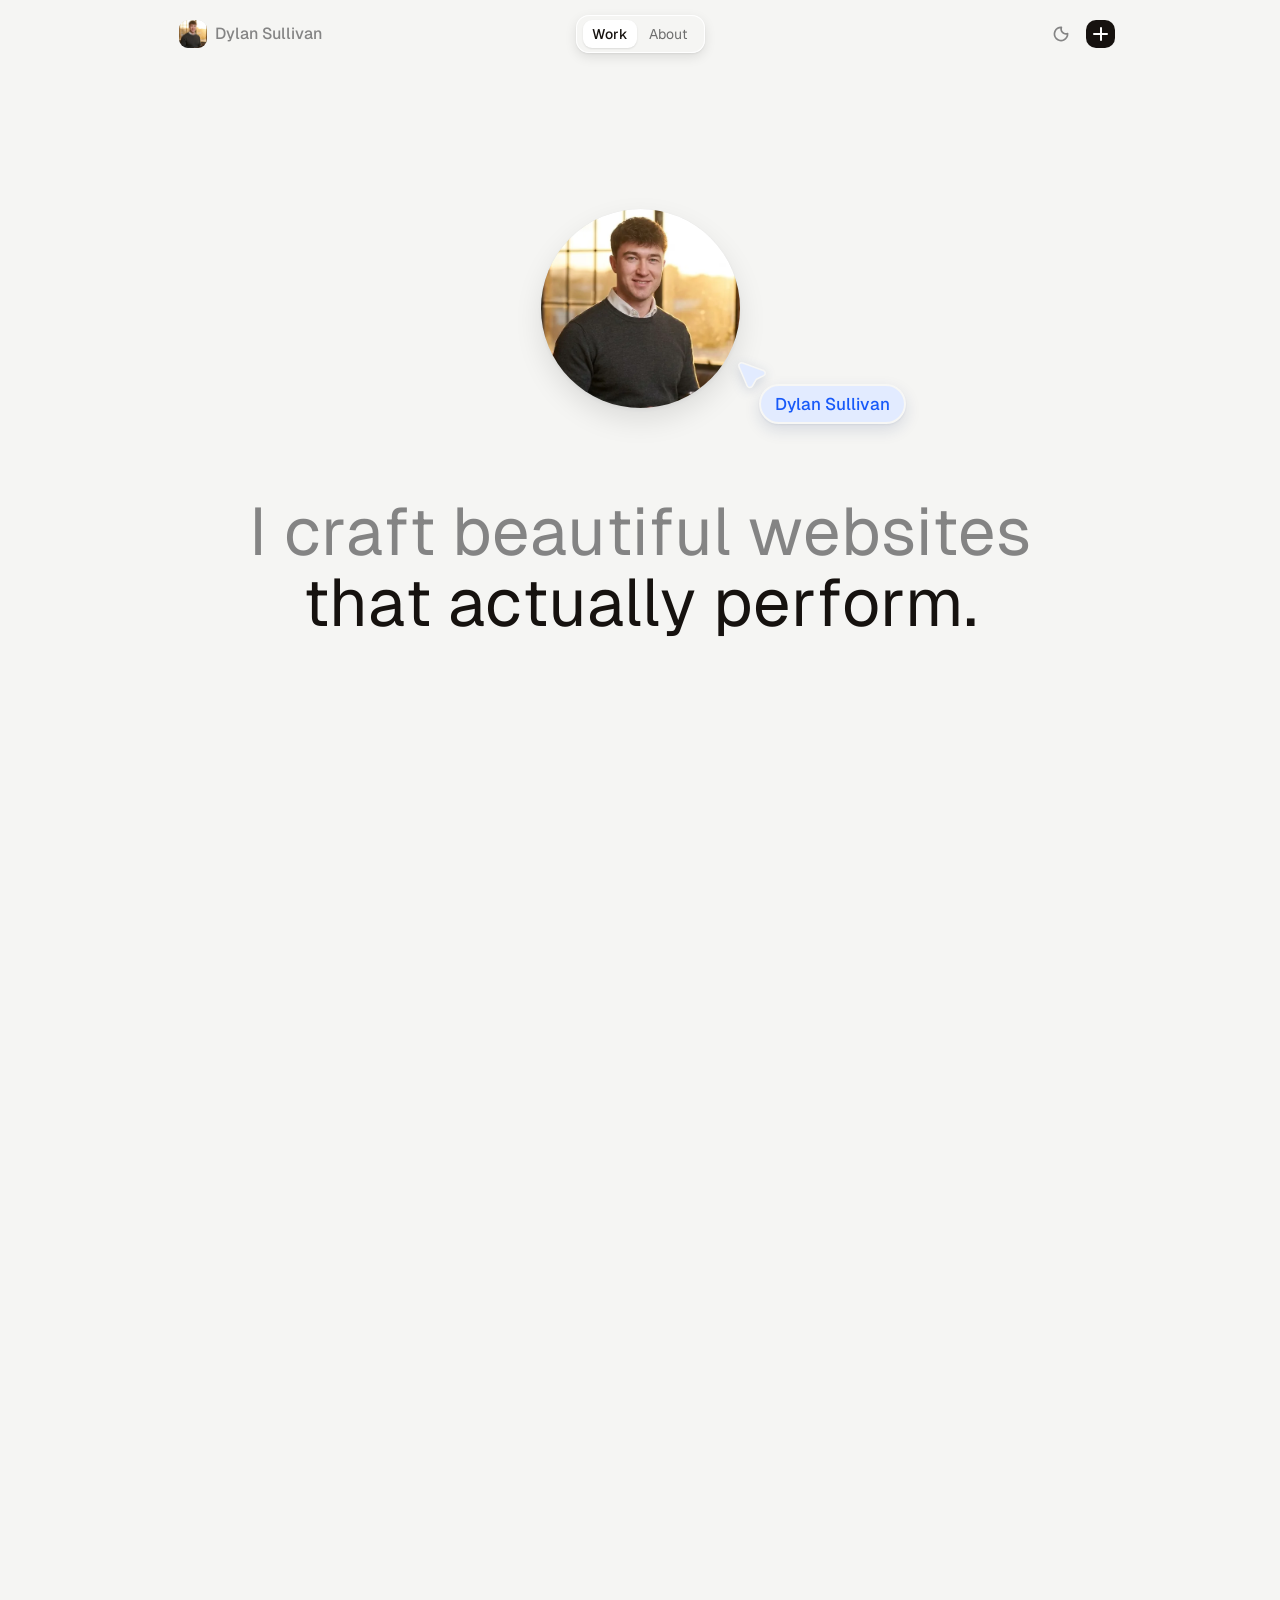
==== commit 33718029: "Add files via upload" ====
--- a/index.html
+++ b/index.html
@@ -13,11 +13,14 @@
 <link rel="apple-touch-icon" href="images/apple-touch-icon.png">
 <link rel="stylesheet" href="styles.css">
 <!-- Runs before the body paints: marks that JS is available, picks the
-     starting view from the URL hash, and restores the saved theme. Without JS
+     starting view from the URL hash, restores the saved theme, and stops the
+     browser restoring the old scroll position on refresh. Without JS
      none of these classes land, so every view stays visible and readable. -->
 <script>
 (function () {
   var r = document.documentElement, c = ' js js-stage';
+  // A refresh always starts at the top, rather than where the browser left off.
+  if ('scrollRestoration' in history) history.scrollRestoration = 'manual';
   if (location.hash === '#about') c += ' view-about';
   try {
     if (localStorage.getItem('ds-theme') === 'dark') c += ' dark';
--- a/styles.css
+++ b/styles.css
@@ -824,7 +824,9 @@
 /* --------------------------------------------------------------------------
    5. Work — filter pills + project grid
    -------------------------------------------------------------------------- */
-.work { padding-top: var(--space-xl); }
+/* Medium, not xl: the showreel already closes the hero, so the filters follow
+   it closely (~90px on desktop) instead of after a full section break. */
+.work { padding-top: var(--space-md); }
 
 /* One line, always. Where they no longer fit, the row becomes a swipeable
    strip rather than stacking -- the pills read as one set of options that way,
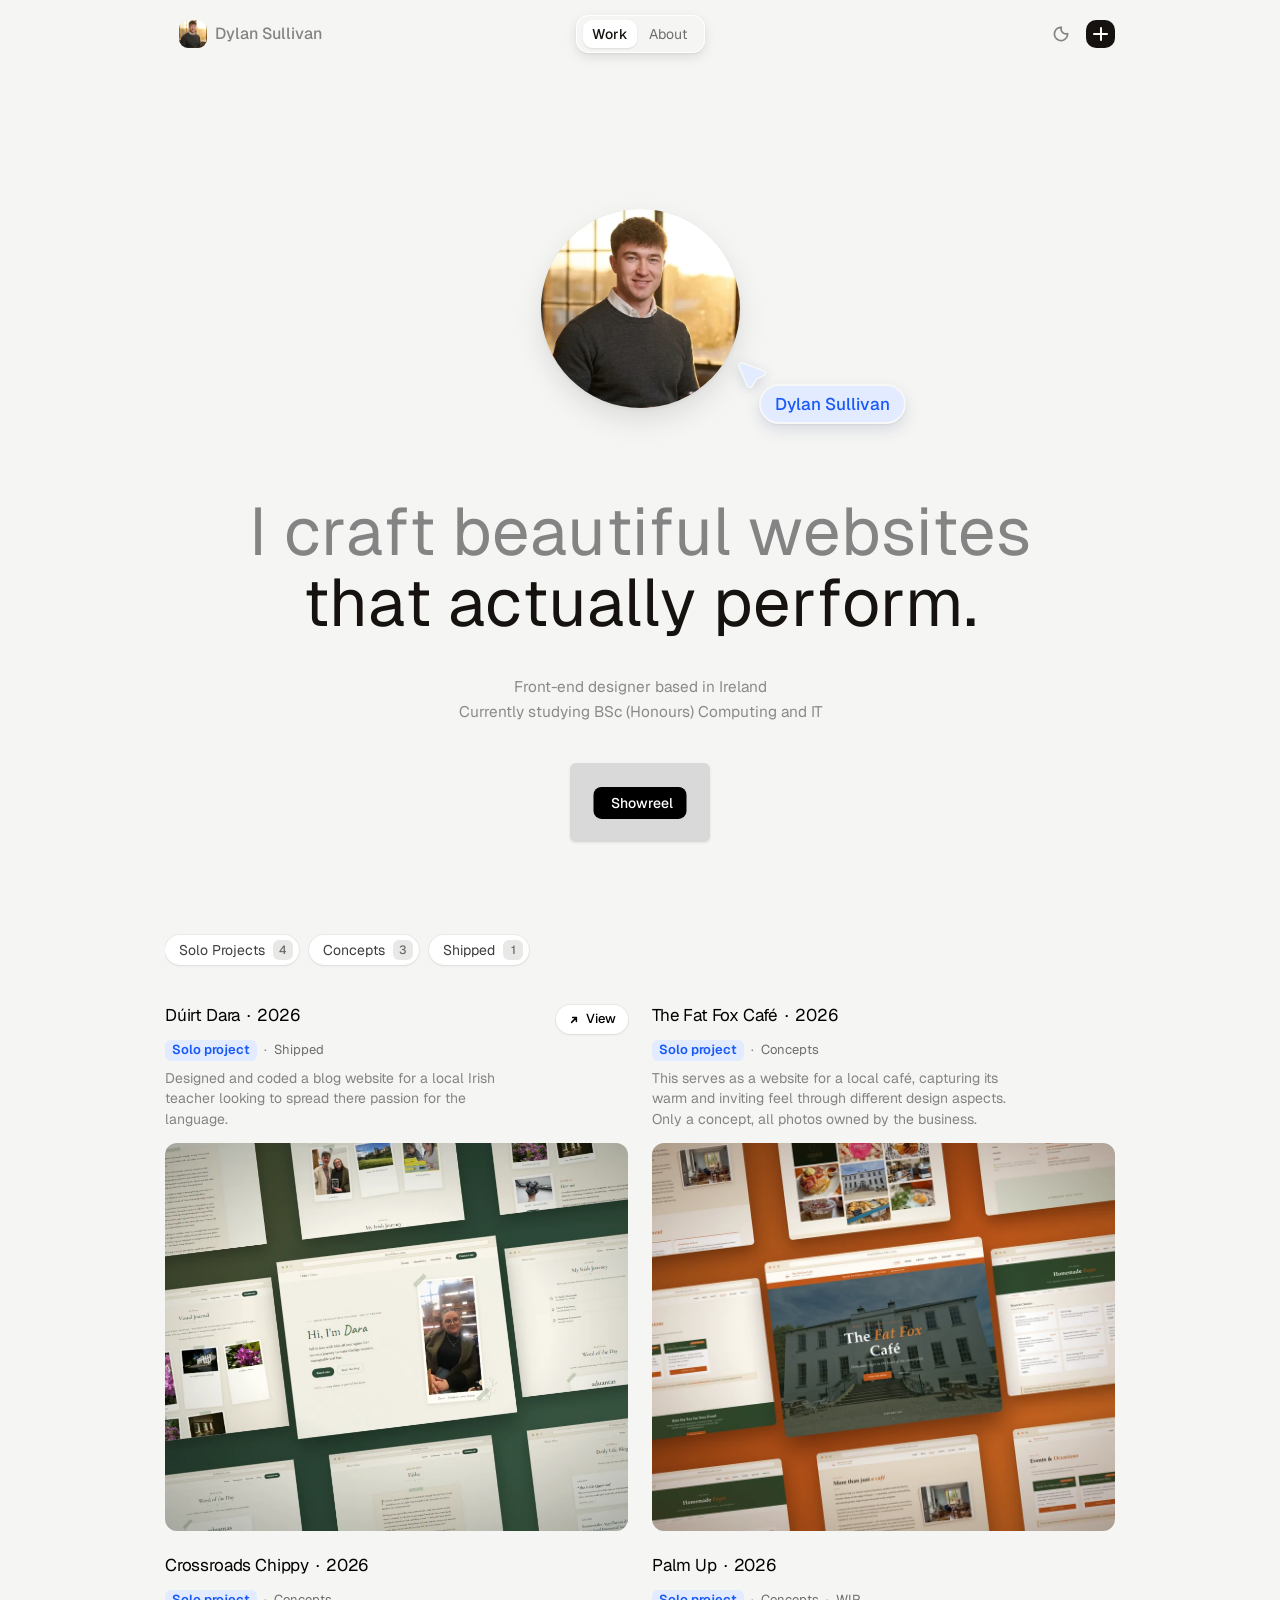
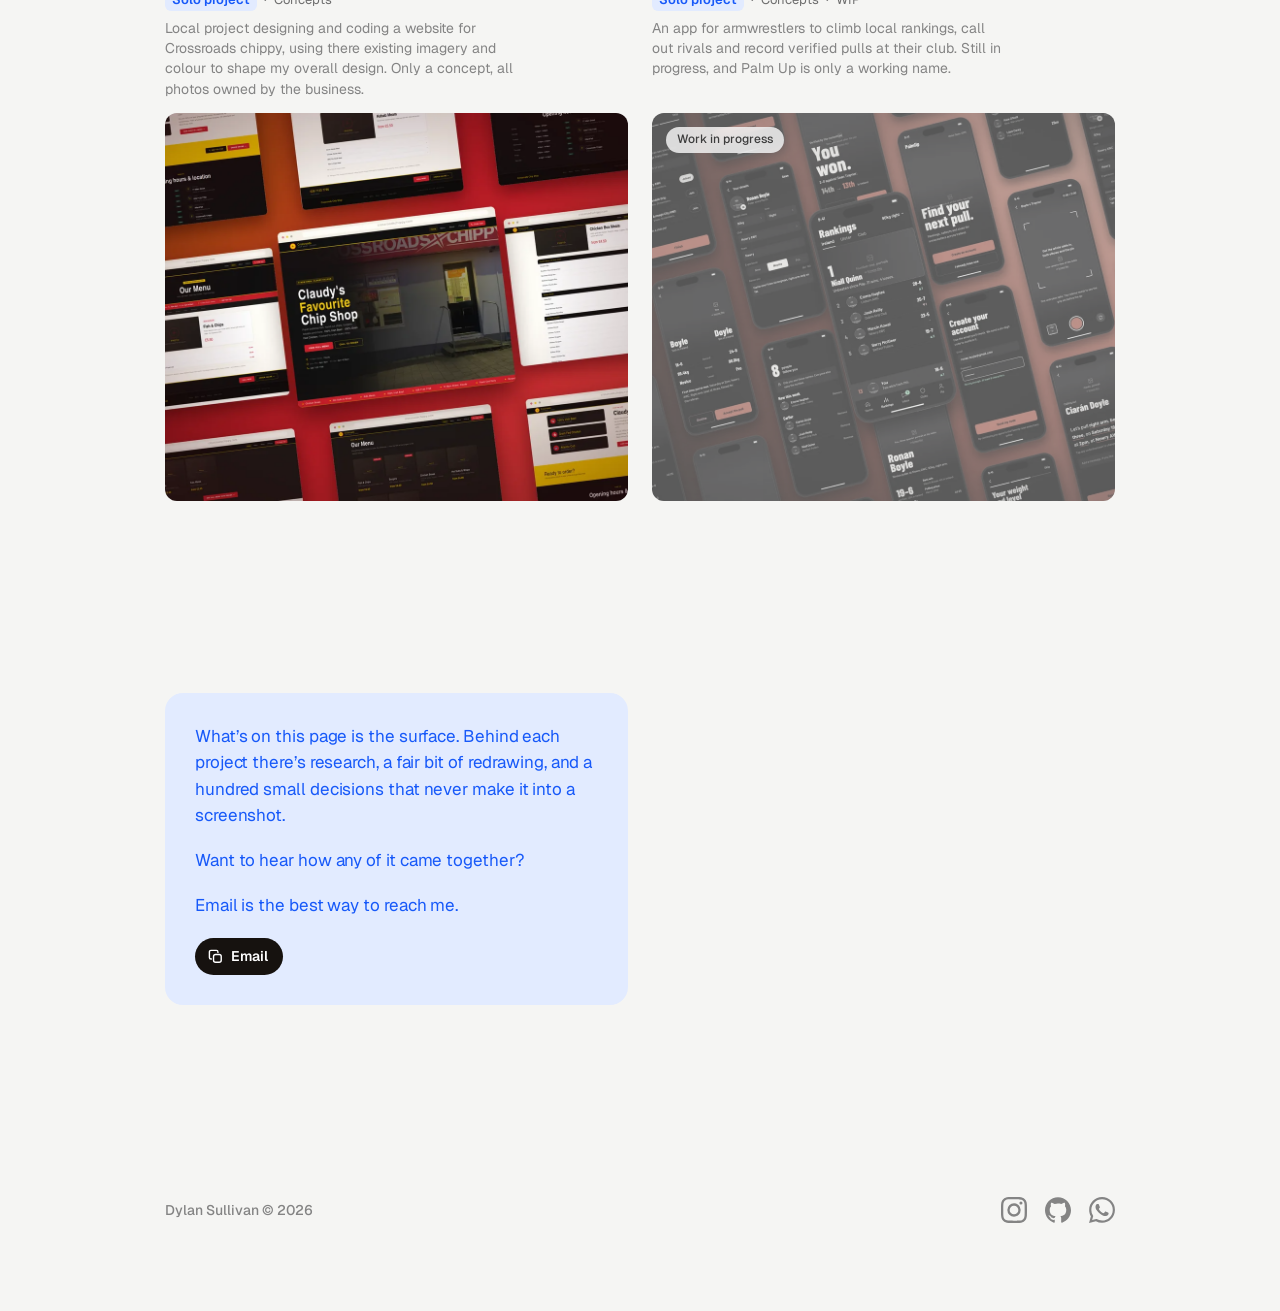
==== commit bef69714: "Add files via upload" ====
--- a/index.html
+++ b/index.html
@@ -105,11 +105,15 @@
       <p class="sub sub--1">Front-end designer based in Ireland</p>
       <p class="sub sub--2">Currently studying BSc (Honours) Computing and IT</p>
 
-      <!-- Hover plays a muted preview in place; click opens the full reel. -->
+      <!-- A muted preview loops in place; click opens the full reel. -->
       <button class="showreel" type="button" aria-haspopup="dialog" aria-controls="showreel-dialog">
         <span class="showreel__frame">
-          <video class="showreel__preview" src="showreel_ref_16x9_music.mp4#t=0.1"
-                 muted loop playsinline preload="metadata" aria-hidden="true"></video>
+          <!-- Sources are set by script.js, which loads each file whole before
+               playing it: the host ignores byte-range requests, and without
+               those Safari won't play a streamed video at all. -->
+          <video class="showreel__preview" data-src="showreel-preview.mp4"
+                 poster="images/showreel-poster.webp"
+                 muted loop playsinline preload="none" aria-hidden="true"></video>
         </span>
         <span class="showreel__pill">
           <svg viewBox="0 0 12 12" aria-hidden="true"><path d="M2.5 1.6v8.8a.6.6 0 0 0 .9.5l7.2-4.4a.6.6 0 0 0 0-1L3.4 1.1a.6.6 0 0 0-.9.5Z" fill="currentColor"/></svg>
@@ -537,7 +541,7 @@
 
 <!-- ============ SHOWREEL ============ -->
 <dialog class="reel" id="showreel-dialog" aria-label="Showreel">
-  <video class="reel__video" src="showreel_ref_16x9_music.mp4" controls playsinline preload="none"></video>
+  <video class="reel__video" data-src="showreel_ref_16x9_music.mp4" controls playsinline preload="none"></video>
   <button class="reel__close" type="button" aria-label="Close">
     <svg viewBox="0 0 16 16" aria-hidden="true"><path d="M3 3l10 10M13 3L3 13" fill="none"
       stroke="currentColor" stroke-width="1.8" stroke-linecap="round"/></svg>
--- a/styles.css
+++ b/styles.css
@@ -762,6 +762,17 @@
   aspect-ratio: 16 / 9;
   border-radius: 12px;
 }
+/* Shown over the black frame while the full reel downloads. */
+.reel.is-loading::after {
+  content: "Loading…";
+  position: absolute;
+  inset: 0;
+  display: grid;
+  place-items: center;
+  color: rgba(255, 255, 255, .7);
+  font-size: 14px;
+  pointer-events: none;
+}
 .reel__close {
   position: absolute;
   top: -44px;
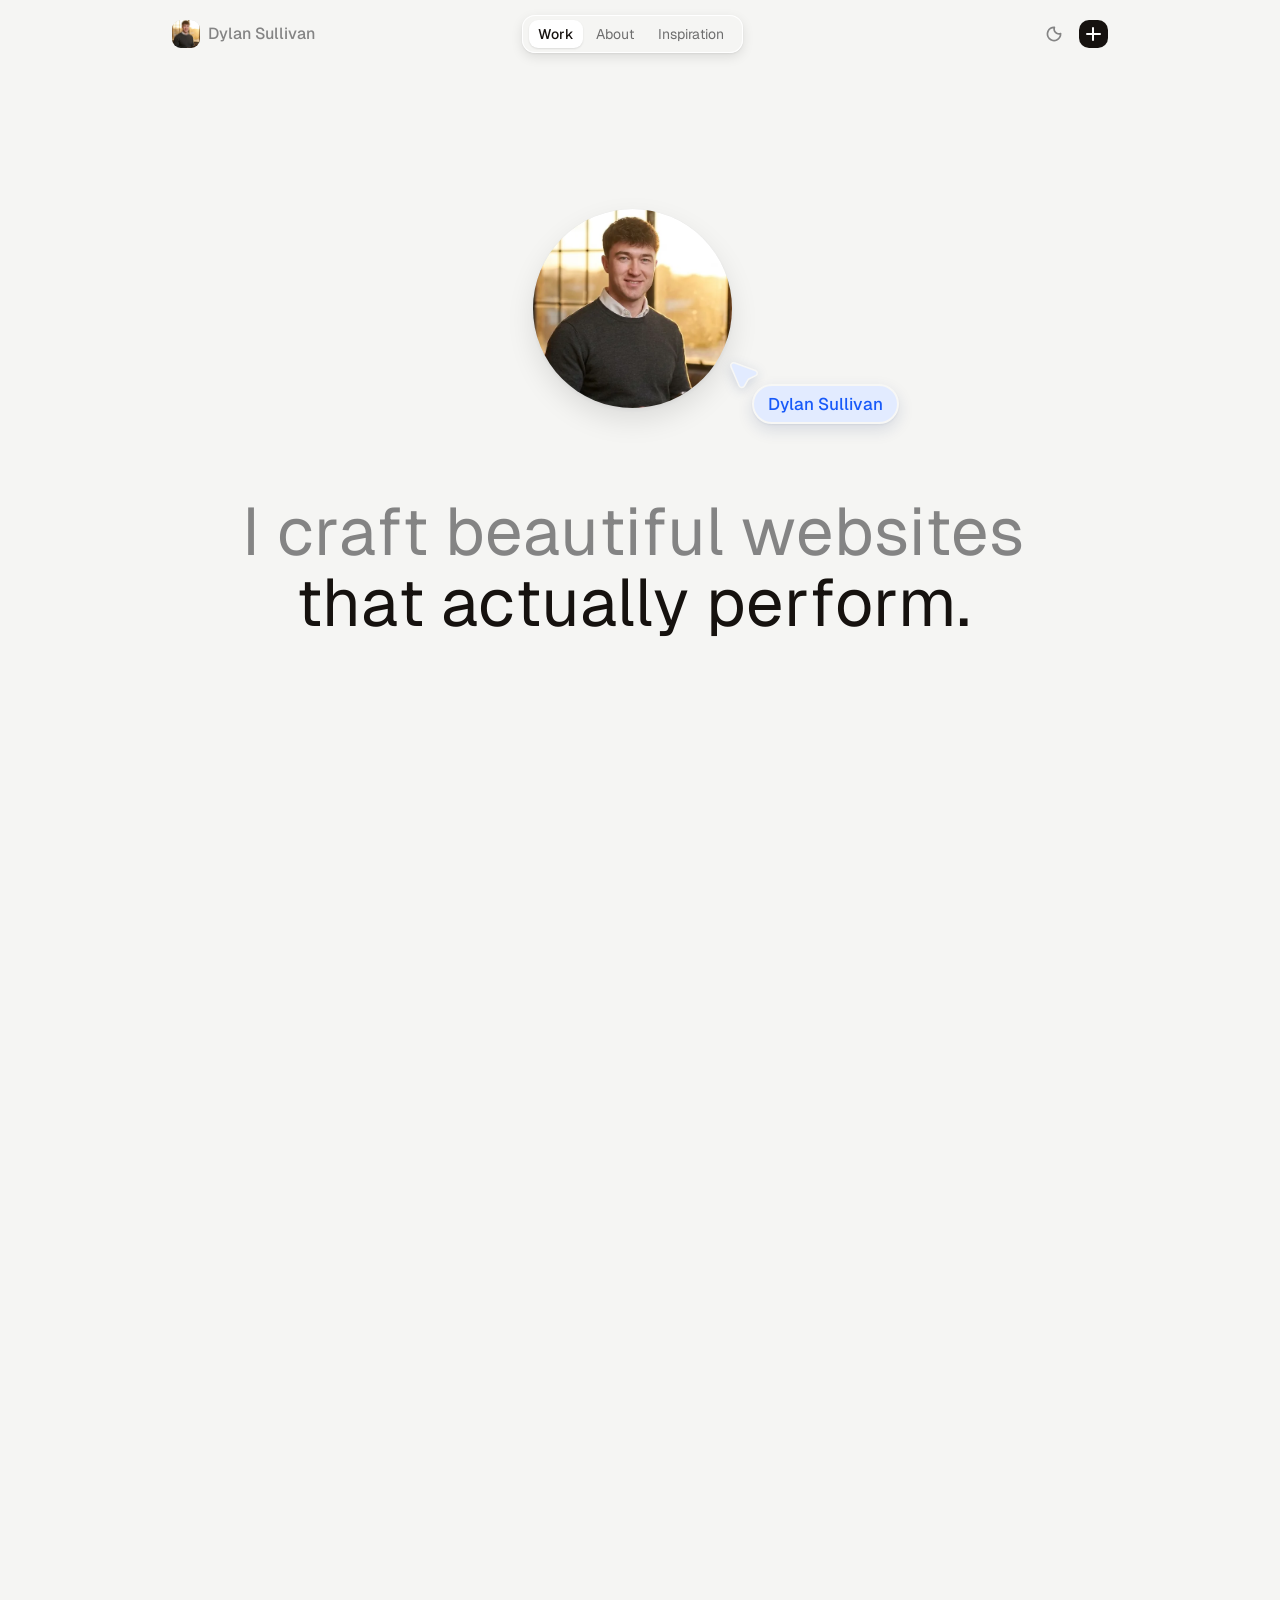
==== commit fecec7cb: "Add files via upload" ====
--- a/index.html
+++ b/index.html
@@ -22,6 +22,7 @@
   // A refresh always starts at the top, rather than where the browser left off.
   if ('scrollRestoration' in history) history.scrollRestoration = 'manual';
   if (location.hash === '#about') c += ' view-about';
+  if (location.hash === '#inspiration') c += ' view-inspiration';
   try {
     if (localStorage.getItem('ds-theme') === 'dark') c += ' dark';
   } catch (e) { /* storage blocked: start light */ }
@@ -45,6 +46,7 @@
     <nav class="nav" aria-label="Main">
       <a class="nav__link" href="#work" data-view="work" data-label="Work" aria-current="page">Work</a>
       <a class="nav__link" href="#about" data-view="about" data-label="About">About</a>
+      <a class="nav__link" href="#inspiration" data-view="inspiration" data-label="Inspiration">Inspiration</a>
     </nav>
 
     <div class="header-actions">
@@ -290,11 +292,31 @@
 
     <!-- ============ STUDY ============ -->
     <!-- ============ STUDY + TECH STACK ============ -->
-    <section class="shell">
+    <!-- Text on the left and, out on the column's right edge, a row of
+         school logos; each names the course and years on hover or focus.
+         The details are real text, so they are read out either way. -->
+    <section class="shell bio-split">
       <div class="bio">
         <p>I’m currently studying BSc (Honours) Computing and IT 🎓, which led me
           down this spiralling path of perfection in anything I code or design</p>
         <p>I’m only getting started, enjoying every part of the process</p>
+      </div>
+      <div class="studies">
+        <p class="studies__label">studies</p>
+        <ul class="studies__list">
+          <li class="studies__item" tabindex="0">
+            <img src="images/edu-open-university.webp" alt="" width="240" height="240">
+            <span class="studies__tip"><strong>The Open University</strong><span>BSc (Hons) Computing and IT</span><span>2025 – Ongoing</span></span>
+          </li>
+          <li class="studies__item" tabindex="0">
+            <img src="images/edu-udemy.svg" alt="" width="120" height="120">
+            <span class="studies__tip"><strong>Udemy</strong><span>Web Development Bootcamp</span><span>2023 – 2024</span></span>
+          </li>
+          <li class="studies__item" tabindex="0">
+            <img src="images/edu-st-pauls.webp" alt="" width="240" height="240">
+            <span class="studies__tip"><strong>St Paul’s High School, Bessbrook</strong><span>A Level Irish and Construction</span><span>2010 – 2016</span></span>
+          </li>
+        </ul>
       </div>
     </section>
 
@@ -303,34 +325,37 @@
       <div class="photo-grid">
         <figure class="frame"><div class="photo"><img src="images/setup.webp" alt="My desk setup" width="1200" height="900"></div><figcaption class="frame__caption">my current setup</figcaption></figure>
         <figure class="frame"><div class="photo"><img src="images/daphnepc.png" alt="Daphne sitting beside my PC" width="1170" height="1497" loading="lazy"></div><figcaption class="frame__caption">daphne supervising</figcaption></figure>
-        <!-- The toolset wears the same mount as the prints beside it, two
-             cells wide, so the row reads as three cards rather than two
-             cards and a loose cluster of icons. -->
-        <figure class="frame frame--tools">
-          <ul class="stack" aria-label="Tools I use">
-          <li class="stack__item stack__item--html tip">
-              <svg viewBox="0 0 61 61" fill="none" xmlns="http://www.w3.org/2000/svg" role="img" aria-label="HTML">
+        <!-- The toolset as seven keycaps, nothing else: four on top and
+             three staggered below, each with just the tool's logo. A key
+             presses on hover and names itself, and while on screen random
+             keys tap away as if someone were typing. -->
+        <div class="tools">
+          <div class="keyboard" role="group" aria-label="Tools I use">
+            <div class="keyboard__keys">
+              <span class="key key--tool key--html tip"><span class="key__cap"><span class="key__icon"><svg viewBox="0 0 61 61" fill="none" xmlns="http://www.w3.org/2000/svg" role="img" aria-label="HTML">
                 <g clip-path="url(#clip_html)">
                   <path d="M6.74778 18.1042L31.3573 3.89584C32.2432 3.38324 33.2241 3.05485 34.2437 2.92947C35.2634 2.80408 36.3019 2.88417 37.2998 3.16514C38.2977 3.44611 39.2354 3.92244 40.0592 4.56688C40.883 5.21133 41.5768 6.01123 42.1008 6.92081L56.1094 31.1843C56.6351 32.0929 56.9809 33.0937 57.1271 34.1294C57.2733 35.165 57.217 36.2153 56.9614 37.22C56.7058 38.2246 56.2559 39.1641 55.6374 39.9844C55.019 40.8048 54.2442 41.4901 53.3573 42.0009L28.7478 56.2093C27.8619 56.7219 26.8811 57.0503 25.8614 57.1757C24.8417 57.301 23.8032 57.2209 22.8053 56.94C21.8074 56.659 20.8697 56.1827 20.0459 55.5382C19.2221 54.8938 18.5283 54.0939 18.0043 53.1843L3.99573 28.9208C3.47003 28.0122 3.12419 27.0114 2.97799 25.9757C2.83179 24.9401 2.88812 23.8898 3.14374 22.8852C3.39936 21.8805 3.84926 20.9411 4.46768 20.1207C5.08611 19.3003 5.86092 18.6151 6.74778 18.1042Z" fill="#F16529"/>
                   <path d="M19.7418 25.8341L25.6607 22.4168L23.2451 18.2328L12.7537 24.29L13.5018 25.3547L21.187 36.2909L30.5499 30.8852L28.1343 26.7012L22.5978 29.8977L19.7418 25.8341ZM26.7819 35.8501L22.5818 38.275L26.9608 44.5061L36.905 41.9369L36.9212 41.9206L34.4079 37.5675L34.3924 37.5829L29.0063 39.015L26.7819 35.8501Z" fill="#EBEBEB"/>
                   <path d="M30.5356 30.8935L35.6877 27.9189L38.3348 33.6257L34.3955 37.5794L36.9086 41.9322L44.1136 34.6029L43.7683 33.8597L38.3921 22.2769L37.8455 21.0945L28.12 26.7095L30.5356 30.8935ZM25.6404 22.4149L25.6463 22.4251L35.7526 16.5902L35.2935 15.6015L34.2596 13.3702L33.7115 12.19L23.2307 18.2411L25.6405 22.415L25.6404 22.4149Z" fill="white"/>
                 </g>
                 <defs><clipPath id="clip_html"><rect width="44" height="44" fill="white" transform="translate(0 22) rotate(-30)"/></clipPath></defs>
-              </svg>
-              <span class="tip__label">HTML</span>
-          </li>
-          <li class="stack__item stack__item--js tip">
-              <svg viewBox="0 0 54 54" fill="none" xmlns="http://www.w3.org/2000/svg" role="img" aria-label="JavaScript">
+              </svg></span></span><span class="tip__label">HTML</span></span>
+              <span class="key key--tool key--css tip"><span class="key__cap"><span class="key__icon"><svg viewBox="0 0 61 61" fill="none" xmlns="http://www.w3.org/2000/svg" role="img" aria-label="CSS">
+                <g clip-path="url(#clip_css)">
+                  <path d="M28.7478 3.89584L53.3573 18.1042C54.2442 18.6151 55.019 19.3003 55.6374 20.1207C56.2559 20.9411 56.7058 21.8805 56.9614 22.8852C57.217 23.8898 57.2733 24.9401 57.1271 25.9757C56.9809 27.0114 56.6351 28.0122 56.1094 28.9208L42.1008 53.1843C41.5768 54.0939 40.883 54.8938 40.0592 55.5382C39.2354 56.1827 38.2977 56.659 37.2998 56.94C36.3019 57.2209 35.2634 57.301 34.2437 57.1757C33.224 57.0503 32.2432 56.7219 31.3573 56.2093L6.74779 42.0009C5.86093 41.4901 5.08611 40.8048 4.46768 39.9844C3.84925 39.1641 3.39936 38.2246 3.14374 37.22C2.88812 36.2153 2.8318 35.165 2.97799 34.1294C3.12419 33.0937 3.47003 32.0929 3.99573 31.1843L18.0043 6.92081C18.5283 6.01123 19.2221 5.21133 20.0459 4.56689C20.8697 3.92244 21.8074 3.44611 22.8053 3.16514C23.8032 2.88417 24.8417 2.80408 25.8614 2.92947C26.8811 3.05485 27.8619 3.38324 28.7478 3.89584Z" fill="#2965F1"/>
+                  <path d="M22.2579 21.0934L20.2172 25.4939L29.5801 30.8995L31.9957 26.7156L22.2579 21.0934ZM26.3936 12.1899L24.3583 16.5935L34.4694 22.4311L36.885 18.2472L26.3936 12.1899ZM25.7221 37.5818L25.701 37.5761L21.7677 33.6276L23.3964 30.1188L19.1963 27.6938L15.9895 34.6017L23.1866 41.929L23.2088 41.9349L25.7221 37.5818Z" fill="#EBEBEB"/>
+                  <path d="M41.7068 32.3223L47.3513 24.2899L36.8705 18.2388L34.4549 22.4228L40.3504 25.8266L37.4961 29.8913L31.9813 26.7073L29.5656 30.8912L34.7177 33.8658L31.0991 39.0116L25.7055 37.577L23.1923 41.9298L33.1422 44.5048L33.6132 43.8342L40.9561 33.3869L41.7068 32.3223Z" fill="white"/>
+                </g>
+                <defs><clipPath id="clip_css"><rect width="44" height="44" fill="white" transform="translate(22) rotate(30)"/></clipPath></defs>
+              </svg></span></span><span class="tip__label">CSS</span></span>
+              <span class="key key--tool key--js tip"><span class="key__cap"><span class="key__icon"><svg viewBox="0 0 54 54" fill="none" xmlns="http://www.w3.org/2000/svg" role="img" aria-label="JavaScript">
                 <g clip-path="url(#clip_js)">
                   <path d="M18.9142 2.01664L46.3626 9.37141C47.3515 9.63535 48.2773 10.0967 49.0869 10.7291C49.8966 11.3614 50.5743 12.1524 51.0813 13.0567C51.5882 13.961 51.9144 14.9609 52.0413 15.9991C52.1681 17.0373 52.0931 18.0935 51.8205 19.1072L44.5691 46.1696C44.2983 47.1838 43.8352 48.136 43.2063 48.9717C42.5773 49.8074 41.7949 50.5102 40.9037 51.0399C40.0125 51.5696 39.0301 51.9157 38.0127 52.0585C36.9954 52.2013 35.9629 52.138 34.9746 51.8721L7.5262 44.5174C6.53733 44.2534 5.61156 43.7921 4.80188 43.1597C3.99219 42.5273 3.31449 41.7364 2.80755 40.8321C2.3006 39.9278 1.97438 38.9279 1.84754 37.8897C1.72071 36.8515 1.79575 35.7953 2.06837 34.7816L9.31972 7.71915C9.59048 6.70494 10.0536 5.75274 10.6825 4.91703C11.3115 4.08133 12.0939 3.37853 12.9851 2.84886C13.8763 2.31919 14.8587 1.97305 15.8761 1.83025C16.8935 1.68744 17.9259 1.75078 18.9142 2.01664Z" fill="#F7DF1E"/>
                   <path d="M31.0993 40.9244C31.5808 42.5516 32.4193 43.8775 34.3892 44.4053C36.044 44.8487 37.3228 44.3049 37.629 43.1621C37.9959 41.7926 37.0398 41.0165 35.4318 39.7318L34.5481 39.0358C31.9952 37.0358 30.4928 34.9847 31.364 31.7331C32.1666 28.7378 35.0598 27.0691 38.6265 28.0248C41.1658 28.7052 42.7545 30.0781 43.45 32.7445L39.8049 33.908C39.4492 32.4968 38.8401 31.8151 37.6932 31.5078C36.5234 31.1944 35.5832 31.7378 35.3235 32.7072C35.0024 33.9053 35.6145 34.5892 37.1292 35.7904L38.013 36.4857C41.0164 38.85 42.5349 40.8469 41.6412 44.1822C40.6777 47.7779 37.3253 48.9909 33.5319 47.9745C29.8229 46.9806 27.9002 44.5711 27.3485 41.9403L31.0993 40.9244ZM16.8983 37.4902C17.2275 38.7714 17.546 39.8654 18.9182 40.2331C20.2303 40.5847 21.1956 40.2931 21.7305 38.2969L25.3693 24.7169L29.363 25.787L25.7098 39.421C24.6017 43.5564 21.6728 44.7889 18.1338 43.8406C14.9361 42.9838 13.5277 40.8328 13.12 38.5873L16.8983 37.4902Z" fill="black"/>
                 </g>
                 <defs><clipPath id="clip_js"><rect width="44" height="44" fill="white" transform="translate(11.3881) rotate(15)"/></clipPath></defs>
-              </svg>
-              <span class="tip__label">JavaScript</span>
-          </li>
-          <li class="stack__item stack__item--python tip">
-              <svg viewBox="0 0 61 61" fill="none" xmlns="http://www.w3.org/2000/svg" role="img" aria-label="Python">
+              </svg></span></span><span class="tip__label">JavaScript</span></span>
+              <span class="key key--tool key--python tip"><span class="key__cap"><span class="key__icon"><svg viewBox="0 0 61 61" fill="none" xmlns="http://www.w3.org/2000/svg" role="img" aria-label="Python">
                 <g clip-path="url(#clip_py)">
                   <path d="M6.74779 18.1042L31.3573 3.89584C32.2432 3.38324 33.2241 3.05485 34.2437 2.92947C35.2634 2.80408 36.3019 2.88417 37.2998 3.16514C38.2977 3.44611 39.2354 3.92244 40.0592 4.56688C40.883 5.21133 41.5768 6.01123 42.1008 6.9208L56.1094 31.1843C56.6351 32.0929 56.9809 33.0937 57.1271 34.1294C57.2733 35.165 57.217 36.2153 56.9614 37.22C56.7058 38.2246 56.2559 39.1641 55.6374 39.9844C55.019 40.8048 54.2442 41.4901 53.3573 42.0009L28.7478 56.2093C27.8619 56.7219 26.8811 57.0503 25.8614 57.1757C24.8417 57.301 23.8032 57.2209 22.8053 56.94C21.8074 56.659 20.8697 56.1827 20.0459 55.5382C19.2221 54.8938 18.5283 54.0939 18.0043 53.1843L3.99573 28.9208C3.47003 28.0122 3.12419 27.0114 2.97799 25.9757C2.83179 24.9401 2.88812 23.8898 3.14374 22.8852C3.39936 21.8805 3.84926 20.9411 4.46768 20.1207C5.08611 19.3003 5.86092 18.6151 6.74779 18.1042Z" fill="#000B1D"/>
                   <path d="M22.6289 17.3184C16.024 21.1317 18.0902 23.7579 18.0902 23.7579L19.8107 26.721L26.1136 23.082L26.628 23.973L17.8216 29.0573C17.8216 29.0573 13.3184 31.0182 17.1661 37.6826C21.0138 44.347 24.5663 41.9808 24.5663 41.9808L26.7679 40.7097L24.9824 37.6172C24.9824 37.6172 22.7339 33.9967 26.4827 31.8324C30.2314 29.6681 32.734 28.2232 32.734 28.2232C32.734 28.2232 36.279 26.2522 34.2865 22.801C32.2939 19.3498 30.9918 17.0945 30.9918 17.0945C30.9918 17.0945 29.5313 13.3333 22.6289 17.3184ZM20.3055 21.3204C20.9326 20.9583 21.7321 21.1725 22.0941 21.7996C22.4562 22.4267 22.242 23.2262 21.6149 23.5882C20.9878 23.9503 20.1883 23.7361 19.8263 23.109C19.4642 22.4819 19.6784 21.6824 20.3055 21.3204Z" fill="url(#py_a)"/>
@@ -341,11 +366,8 @@
                   <linearGradient id="py_b" x1="26.1753" y1="29.236" x2="47.6349" y2="34.4961" gradientUnits="userSpaceOnUse"><stop stop-color="#FFE052"/><stop offset="1" stop-color="#FFC331"/></linearGradient>
                   <clipPath id="clip_py"><rect width="44" height="44" fill="white" transform="translate(0 22) rotate(-30)"/></clipPath>
                 </defs>
-              </svg>
-              <span class="tip__label">Python</span>
-          </li>
-          <li class="stack__item stack__item--figma tip">
-              <svg viewBox="0 0 54 54" fill="none" xmlns="http://www.w3.org/2000/svg" role="img" aria-label="Figma">
+              </svg></span></span><span class="tip__label">Python</span></span>
+              <span class="key key--tool key--figma tip"><span class="key__cap"><span class="key__icon"><svg viewBox="0 0 54 54" fill="none" xmlns="http://www.w3.org/2000/svg" role="img" aria-label="Figma">
                 <g clip-path="url(#clip_fig)">
                   <path d="M18.9142 2.01664L46.3626 9.37141C47.3515 9.63535 48.2772 10.0967 49.0869 10.7291C49.8966 11.3614 50.5743 12.1524 51.0813 13.0567C51.5882 13.961 51.9144 14.9609 52.0413 15.9991C52.1681 17.0373 52.0931 18.0935 51.8204 19.1072L44.5691 46.1696C44.2983 47.1838 43.8352 48.136 43.2063 48.9717C42.5773 49.8074 41.7949 50.5102 40.9037 51.0399C40.0125 51.5696 39.0301 51.9157 38.0127 52.0585C36.9953 52.2013 35.9629 52.138 34.9746 51.8721L7.52618 44.5174C6.53731 44.2534 5.61154 43.7921 4.80185 43.1597C3.99217 42.5273 3.31446 41.7364 2.80752 40.8321C2.30058 39.9278 1.97436 38.9279 1.84752 37.8897C1.72068 36.8515 1.79572 35.7953 2.06834 34.7816L9.3197 7.71915C9.59046 6.70494 10.0536 5.75274 10.6825 4.91703C11.3115 4.08133 12.0939 3.37853 12.9851 2.84886C13.8763 2.31919 14.8587 1.97305 15.876 1.83025C16.8934 1.68744 17.9259 1.75078 18.9142 2.01664Z" fill="#000B1D"/>
                   <path d="M19.3983 38.8157C21.8433 39.4709 24.3565 38.0199 25.0117 35.5748L26.1979 31.1477L21.7708 29.9614C19.3257 29.3063 16.8125 30.7573 16.1574 33.2023C15.5022 35.6474 16.9532 38.1606 19.3983 38.8157Z" fill="#0ACF83"/>
@@ -355,11 +377,8 @@
                   <path d="M36.2382 29.0931C35.5831 31.5382 33.0699 32.9892 30.6248 32.334C28.1798 31.6789 26.7288 29.1657 27.3839 26.7206C28.0391 24.2756 30.5523 22.8246 32.9973 23.4797C35.4424 24.1349 36.8934 26.6481 36.2382 29.0931Z" fill="#1ABCFE"/>
                 </g>
                 <defs><clipPath id="clip_fig"><rect width="44" height="44" fill="white" transform="translate(11.388) rotate(15)"/></clipPath></defs>
-              </svg>
-              <span class="tip__label">Figma</span>
-          </li>
-          <li class="stack__item stack__item--vscode tip">
-              <svg viewBox="0 0 54 54" fill="none" xmlns="http://www.w3.org/2000/svg" role="img" aria-label="Visual Studio Code">
+              </svg></span></span><span class="tip__label">Figma</span></span>
+              <span class="key key--tool key--vscode tip"><span class="key__cap"><span class="key__icon"><svg viewBox="0 0 54 54" fill="none" xmlns="http://www.w3.org/2000/svg" role="img" aria-label="Visual Studio Code">
                 <path d="M7.52618 9.37141L34.9746 2.01664C35.9629 1.75078 36.9953 1.68744 38.0127 1.83025C39.0301 1.97305 40.0125 2.31919 40.9037 2.84886C41.7948 3.37853 42.5773 4.08133 43.2063 4.91703C43.8352 5.75274 44.2983 6.70494 44.5691 7.71915L51.8204 34.7816C52.0931 35.7953 52.1681 36.8515 52.0413 37.8897C51.9144 38.9279 51.5882 39.9278 51.0812 40.8321C50.5743 41.7364 49.8966 42.5273 49.0869 43.1597C48.2772 43.7921 47.3515 44.2534 46.3626 44.5174L18.9142 51.8721C17.9259 52.138 16.8934 52.2013 15.876 52.0585C14.8587 51.9157 13.8763 51.5696 12.9851 51.0399C12.0939 50.5102 11.3115 49.8074 10.6825 48.9717C10.0536 48.136 9.59046 47.1838 9.3197 46.1696L2.06834 19.1072C1.79572 18.0935 1.72068 17.0373 1.84752 15.9991C1.97436 14.9609 2.30058 13.961 2.80752 13.0567C3.31446 12.1524 3.99217 11.3614 4.80185 10.7291C5.61154 10.0967 6.53731 9.63535 7.52618 9.37141Z" fill="#000B1D"/>
                 <path d="M37.5437 11.7184L30.6864 10.4214C29.8926 10.2713 29.0907 10.6392 28.6868 11.3388L13.6614 34.795C13.2573 35.4259 13.4835 36.2678 14.1494 36.6111L16.1692 37.6524C16.7136 37.9331 17.3808 37.7857 17.7564 37.3018L36.833 12.7219C37.473 11.8973 38.7803 12.1611 39.0504 13.1693L39.0315 13.0988C38.8419 12.3911 38.2636 11.8545 37.5437 11.7184Z" fill="#0065A9"/>
                 <g filter="url(#vsc_f0)"><path d="M43.7363 34.8309L38.4462 39.3827C37.8339 39.9096 36.9555 39.9919 36.2559 39.588L11.5154 26.787C10.8499 26.4427 10.6249 25.6006 11.03 24.9702L12.2585 23.0586C12.5896 22.5433 13.2411 22.3373 13.8083 22.5686L42.6191 34.3171C43.5857 34.7113 44.5859 33.8292 44.3157 32.8209L44.3346 32.8915C44.5243 33.5992 44.2917 34.353 43.7363 34.8309Z" fill="#007ACC"/></g>
@@ -370,23 +389,14 @@
                   <filter id="vsc_f1" x="20.3534" y="2.05445" width="32.3808" height="46.1218" filterUnits="userSpaceOnUse" color-interpolation-filters="sRGB"><feFlood flood-opacity="0" result="BackgroundImageFix"/><feColorMatrix in="SourceAlpha" type="matrix" values="0 0 0 0 0 0 0 0 0 0 0 0 0 0 0 0 0 0 127 0" result="hardAlpha"/><feOffset/><feGaussianBlur stdDeviation="4.16667"/><feColorMatrix type="matrix" values="0 0 0 0 0 0 0 0 0 0 0 0 0 0 0 0 0 0 0.25 0"/><feBlend mode="overlay" in2="BackgroundImageFix" result="e"/><feBlend mode="normal" in="SourceGraphic" in2="e" result="shape"/></filter>
                   <linearGradient id="vsc_g" x1="22.9975" y1="12.2865" x2="30.8553" y2="41.612" gradientUnits="userSpaceOnUse"><stop stop-color="white"/><stop offset="1" stop-color="white" stop-opacity="0"/></linearGradient>
                 </defs>
-              </svg>
-              <span class="tip__label">Visual Studio Code</span>
-          </li>
-          <li class="stack__item stack__item--css tip">
-              <svg viewBox="0 0 61 61" fill="none" xmlns="http://www.w3.org/2000/svg" role="img" aria-label="CSS">
-                <g clip-path="url(#clip_css)">
-                  <path d="M28.7478 3.89584L53.3573 18.1042C54.2442 18.6151 55.019 19.3003 55.6374 20.1207C56.2559 20.9411 56.7058 21.8805 56.9614 22.8852C57.217 23.8898 57.2733 24.9401 57.1271 25.9757C56.9809 27.0114 56.6351 28.0122 56.1094 28.9208L42.1008 53.1843C41.5768 54.0939 40.883 54.8938 40.0592 55.5382C39.2354 56.1827 38.2977 56.659 37.2998 56.94C36.3019 57.2209 35.2634 57.301 34.2437 57.1757C33.224 57.0503 32.2432 56.7219 31.3573 56.2093L6.74779 42.0009C5.86093 41.4901 5.08611 40.8048 4.46768 39.9844C3.84925 39.1641 3.39936 38.2246 3.14374 37.22C2.88812 36.2153 2.8318 35.165 2.97799 34.1294C3.12419 33.0937 3.47003 32.0929 3.99573 31.1843L18.0043 6.92081C18.5283 6.01123 19.2221 5.21133 20.0459 4.56689C20.8697 3.92244 21.8074 3.44611 22.8053 3.16514C23.8032 2.88417 24.8417 2.80408 25.8614 2.92947C26.8811 3.05485 27.8619 3.38324 28.7478 3.89584Z" fill="#2965F1"/>
-                  <path d="M22.2579 21.0934L20.2172 25.4939L29.5801 30.8995L31.9957 26.7156L22.2579 21.0934ZM26.3936 12.1899L24.3583 16.5935L34.4694 22.4311L36.885 18.2472L26.3936 12.1899ZM25.7221 37.5818L25.701 37.5761L21.7677 33.6276L23.3964 30.1188L19.1963 27.6938L15.9895 34.6017L23.1866 41.929L23.2088 41.9349L25.7221 37.5818Z" fill="#EBEBEB"/>
-                  <path d="M41.7068 32.3223L47.3513 24.2899L36.8705 18.2388L34.4549 22.4228L40.3504 25.8266L37.4961 29.8913L31.9813 26.7073L29.5656 30.8912L34.7177 33.8658L31.0991 39.0116L25.7055 37.577L23.1923 41.9298L33.1422 44.5048L33.6132 43.8342L40.9561 33.3869L41.7068 32.3223Z" fill="white"/>
-                </g>
-                <defs><clipPath id="clip_css"><rect width="44" height="44" fill="white" transform="translate(22) rotate(30)"/></clipPath></defs>
-              </svg>
-              <span class="tip__label">CSS</span>
-          </li>
-          </ul>
-          <figcaption class="frame__caption">what I build with</figcaption>
-        </figure>
+              </svg></span></span><span class="tip__label">VS Code</span></span>
+              <span class="key key--tool key--wordpress tip"><span class="key__cap"><span class="key__icon"><svg viewBox="0 0 61 61" fill="none" xmlns="http://www.w3.org/2000/svg" role="img" aria-label="WordPress">
+                <rect x="8.5" y="8.5" width="44" height="44" rx="9" fill="#21759B"/>
+                <path transform="translate(15.5 15.5) scale(1.25)" fill="#ffffff" d="M21.469 6.825c.84 1.537 1.318 3.3 1.318 5.175 0 3.979-2.156 7.456-5.363 9.325l3.295-9.527c.615-1.54.82-2.771.82-3.864 0-.405-.026-.78-.07-1.11m-7.981.105c.647-.03 1.232-.105 1.232-.105.582-.075.514-.93-.067-.899 0 0-1.755.135-2.88.135-1.064 0-2.85-.15-2.85-.15-.585-.03-.661.855-.075.885 0 0 .54.061 1.125.09l1.68 4.605-2.37 7.08L5.354 6.9c.649-.03 1.234-.1 1.234-.1.585-.075.516-.93-.065-.896 0 0-1.746.138-2.874.138-.2 0-.438-.008-.69-.015C4.911 3.15 8.235 1.215 12 1.215c2.809 0 5.365 1.072 7.286 2.833-.046-.003-.091-.009-.141-.009-1.06 0-1.812.923-1.812 1.914 0 .89.513 1.643 1.06 2.531.411.72.89 1.643.89 2.977 0 .915-.354 1.994-.821 3.479l-1.075 3.585-3.9-11.61.001.014zM12 22.784c-1.059 0-2.081-.153-3.048-.437l3.237-9.406 3.315 9.087c.024.053.05.101.078.149-1.12.393-2.325.609-3.582.609M1.211 12c0-1.564.336-3.05.935-4.39L7.29 21.709C3.694 19.96 1.212 16.271 1.211 12M12 0C5.385 0 0 5.385 0 12s5.385 12 12 12 12-5.385 12-12S18.615 0 12 0"/>
+              </svg></span></span><span class="tip__label">WordPress</span></span>
+            </div>
+          </div>
+        </div>
       </div>
     </section>
 
@@ -438,10 +448,294 @@
     </section>
   </div>
 
+  <div class="view view--inspiration">
+    <!-- ============ INSPIRATION ============
+         One panel per tab. Each card is a cover, a title and a meta line; drop
+         an <img src="images/…" alt="…"> inside .insp-card__cover to replace the
+         grey placeholder. The cover shape comes from its modifier: --poster
+         (2:3, anime), --square (designers, companies) or --wide (portfolios).
+         To make a card a link, change <article> to <a href="…" target="_blank"
+         rel="noopener noreferrer"> and keep the same class. -->
+    <section class="inspiration shell" aria-label="Inspiration">
+      <p class="insp-intro">Easily <span class="insp-intro__soft">inspired</span>, endlessly
+        curious: a Ghibli sunset, a designer’s case study, a company’s quiet
+        details, and suddenly I’m sketching until midnight.</p>
+
+      <div class="insp-tabs" role="tablist" aria-label="Inspiration categories">
+        <button class="insp-tab" type="button" role="tab" id="insp-tab-anime"
+                aria-controls="insp-anime" aria-selected="true">Anime</button>
+        <button class="insp-tab" type="button" role="tab" id="insp-tab-designers"
+                aria-controls="insp-designers" aria-selected="false" tabindex="-1">Designers</button>
+        <button class="insp-tab" type="button" role="tab" id="insp-tab-companies"
+                aria-controls="insp-companies" aria-selected="false" tabindex="-1">Companies</button>
+        <button class="insp-tab" type="button" role="tab" id="insp-tab-portfolios"
+                aria-controls="insp-portfolios" aria-selected="false" tabindex="-1">Portfolios</button>
+      </div>
+
+      <!-- All four panels share one grid cell, so the section is always as
+           tall as the longest one and switching tabs never resizes the page. -->
+      <div class="insp-panels">
+        <div class="insp-grid" role="tabpanel" id="insp-anime" aria-labelledby="insp-tab-anime">
+            <article class="insp-card">
+              <div class="insp-card__cover insp-card__cover--poster">
+                <img src="images/jujutsu-kaisen.webp" alt="Jujutsu Kaisen key visual — Yuji, Megumi, Nobara and Gojo" width="460" height="643" loading="lazy">
+              </div>
+              <h3 class="insp-card__title">Jujutsu Kaisen</h3>
+              <p class="insp-card__meta">MAPPA · 2020</p>
+            </article>
+            <article class="insp-card">
+              <div class="insp-card__cover insp-card__cover--poster">
+                <img src="images/naruto.webp" alt="Naruto key visual — Naruto and Team 7 below the Hokage Rock" width="460" height="649" loading="lazy">
+              </div>
+              <h3 class="insp-card__title">Naruto</h3>
+              <p class="insp-card__meta">Studio Pierrot · 2018</p>
+            </article>
+            <article class="insp-card">
+              <div class="insp-card__cover insp-card__cover--poster">
+                <img src="images/dragon-ball-z.webp" alt="Dragon Ball Z key visual — Goku above the Z Fighters" width="460" height="690" loading="lazy">
+              </div>
+              <h3 class="insp-card__title">Dragon Ball Z</h3>
+              <p class="insp-card__meta">Toei Animation · 2017</p>
+            </article>
+            <article class="insp-card">
+              <div class="insp-card__cover insp-card__cover--poster">
+                <img src="images/my-hero-academia.webp" alt="My Hero Academia key visual — Deku in front of All Might and Class 1-A" width="460" height="653" loading="lazy">
+              </div>
+              <h3 class="insp-card__title">My Hero Academia</h3>
+              <p class="insp-card__meta">Bones · 2020</p>
+            </article>
+            <article class="insp-card">
+              <div class="insp-card__cover insp-card__cover--poster">
+                <img src="images/mob-psycho-100.webp" alt="Mob Psycho 100 key visual — Mob surrounded by the cast in comic panels" width="460" height="649" loading="lazy">
+              </div>
+              <h3 class="insp-card__title">Mob Psycho 100</h3>
+              <p class="insp-card__meta">Bones · 2020</p>
+            </article>
+            <article class="insp-card">
+              <div class="insp-card__cover insp-card__cover--poster">
+                <img src="images/assassination-classroom.webp" alt="Assassination Classroom key visual — Koro-sensei with Class 3-E outside the old school building" width="460" height="647" loading="lazy">
+              </div>
+              <h3 class="insp-card__title">Assassination Classroom</h3>
+              <p class="insp-card__meta">Lerche · 2019</p>
+            </article>
+            <article class="insp-card">
+              <div class="insp-card__cover insp-card__cover--poster">
+                <img src="images/one-punch-man.webp" alt="One-Punch Man season 1 key visual — Saitama punching above Genos, Tatsumaki and the heroes" width="460" height="649" loading="lazy">
+              </div>
+              <h3 class="insp-card__title">One-Punch Man</h3>
+              <p class="insp-card__meta">Madhouse · 2018</p>
+            </article>
+            <article class="insp-card">
+              <div class="insp-card__cover insp-card__cover--poster">
+                <img src="images/yu-gi-oh.webp" alt="Yu-Gi-Oh! key visual — Yugi and Yami with Slifer and the Dark Magicians" width="460" height="640" loading="lazy">
+              </div>
+              <h3 class="insp-card__title">Yu-Gi-Oh!</h3>
+              <p class="insp-card__meta">Studio Gallop · 2015</p>
+            </article>
+            <article class="insp-card">
+              <div class="insp-card__cover insp-card__cover--poster">
+                <img src="images/avatar-the-last-airbender.webp" alt="Avatar: The Last Airbender poster — Aang, Katara, Sokka, Toph and Zuko" width="460" height="676" loading="lazy">
+              </div>
+              <h3 class="insp-card__title">Avatar: The Last Airbender</h3>
+              <p class="insp-card__meta">Nickelodeon · 2014</p>
+            </article>
+            <article class="insp-card">
+              <div class="insp-card__cover insp-card__cover--poster">
+                <img src="images/kaiju-no-8.webp" alt="Kaiju No. 8 key visual — Kafka and the Defense Force squad" width="460" height="650" loading="lazy">
+              </div>
+              <h3 class="insp-card__title">Kaiju No. 8</h3>
+              <p class="insp-card__meta">Production I.G · Watching now</p>
+            </article>
+            <article class="insp-card">
+              <div class="insp-card__cover insp-card__cover--poster">
+                <img src="images/parasyte.webp" alt="Parasyte -the maxim- key visual — Shinichi and Migi in front of Satomi, Reiko and Gotou" width="460" height="658" loading="lazy">
+              </div>
+              <h3 class="insp-card__title">Parasyte -the maxim-</h3>
+              <p class="insp-card__meta">Madhouse · 2020</p>
+            </article>
+            <article class="insp-card">
+              <div class="insp-card__cover insp-card__cover--poster">
+                <img src="images/demon-slayer.webp" alt="Demon Slayer key visual — Tanjiro leaping with Nezuko, Zenitsu, Inosuke and Giyu under Muzan's gaze" width="460" height="639" loading="lazy">
+              </div>
+              <h3 class="insp-card__title">Demon Slayer</h3>
+              <p class="insp-card__meta">ufotable · Watching now</p>
+            </article>
+            <article class="insp-card">
+              <div class="insp-card__cover insp-card__cover--poster">
+                <img src="images/cyberpunk-edgerunners.webp" alt="Cyberpunk: Edgerunners key visual — David and Lucy in front of the crew" width="460" height="644" loading="lazy">
+              </div>
+              <h3 class="insp-card__title">Cyberpunk: Edgerunners</h3>
+              <p class="insp-card__meta">Trigger · 2022</p>
+            </article>
+            <article class="insp-card">
+              <div class="insp-card__cover insp-card__cover--poster">
+                <img src="images/solo-leveling.webp" alt="Solo Leveling key visual — Jinwoo crouched in the ruins" width="460" height="609" loading="lazy">
+              </div>
+              <h3 class="insp-card__title">Solo Leveling</h3>
+              <p class="insp-card__meta">A-1 Pictures · Watching now</p>
+            </article>
+            <!-- A studio rather than one show: the cover is its logo, and
+                 hovering (or focusing, or tapping on a phone) fans four film
+                 posters out over it. The list sits outside the cover so the
+                 fan can spill past its edges; each poster's alt is the film's
+                 title, so the four are read out either way. -->
+            <article class="insp-card insp-card--group" tabindex="0">
+              <div class="insp-card__cover insp-card__cover--poster insp-card__cover--logo">
+                <img src="images/studio-ghibli-logo.webp" alt="Studio Ghibli logo" width="960" height="314" loading="lazy">
+              </div>
+              <ul class="insp-card__fan" aria-label="Films">
+                <li style="--i: 0">
+                  <img src="images/ghibli-spirited-away.webp" alt="Spirited Away" width="240" height="360" loading="lazy">
+                  <span class="insp-card__film-title" aria-hidden="true">Spirited Away</span>
+                </li>
+                <li style="--i: 1">
+                  <img src="images/ghibli-howls-moving-castle.webp" alt="Howl’s Moving Castle" width="240" height="360" loading="lazy">
+                  <span class="insp-card__film-title" aria-hidden="true">Howl’s Moving Castle</span>
+                </li>
+                <li style="--i: 2">
+                  <img src="images/ghibli-my-neighbor-totoro.webp" alt="My Neighbor Totoro" width="240" height="360" loading="lazy">
+                  <span class="insp-card__film-title" aria-hidden="true">My Neighbor Totoro</span>
+                </li>
+                <li style="--i: 3">
+                  <img src="images/ghibli-grave-of-the-fireflies.webp" alt="Grave of the Fireflies" width="240" height="360" loading="lazy">
+                  <span class="insp-card__film-title" aria-hidden="true">Grave of the Fireflies</span>
+                </li>
+              </ul>
+              <h3 class="insp-card__title">Studio Ghibli</h3>
+              <p class="insp-card__meta">4 films</p>
+            </article>
+        </div>
+
+        <div class="insp-grid insp-grid--people" role="tabpanel" id="insp-designers" aria-labelledby="insp-tab-designers" hidden>
+            <!-- People get a round headshot and their @handle. Not links for
+                 now; to make one, change <article> to <a href="…"
+                 target="_blank" rel="noopener noreferrer"> (Jonathan's would be
+                 https://ie.linkedin.com/in/jonathan-kenna-8133a736). Until a
+                 photo is in, the circle can hold
+                 <span class="insp-card__initials" aria-hidden="true">AB</span>. -->
+            <article class="insp-card insp-card--person">
+              <div class="insp-card__cover insp-card__cover--circle">
+                <img src="images/jonathan-kenna.webp" alt="Jonathan Kenna" width="200" height="200" loading="lazy">
+              </div>
+              <h3 class="insp-card__title">Jonathan Kenna</h3>
+              <p class="insp-card__meta">@johnnykenna</p>
+            </article>
+            <article class="insp-card insp-card--person">
+              <div class="insp-card__cover insp-card__cover--circle">
+                <img src="images/angela-yu.webp" alt="Dr. Angela Yu" width="300" height="300" loading="lazy">
+              </div>
+              <h3 class="insp-card__title">Dr. Angela Yu</h3>
+              <p class="insp-card__meta">@dr-angela-yu</p>
+            </article>
+            <article class="insp-card insp-card--person">
+              <div class="insp-card__cover insp-card__cover--circle">
+                <img src="images/gil-huybrecht.webp" alt="Gil Huybrecht" width="150" height="150" loading="lazy">
+              </div>
+              <h3 class="insp-card__title">Gil Huybrecht</h3>
+              <p class="insp-card__meta">@gil.huybrecht</p>
+            </article>
+        </div>
+
+        <!-- Companies are app-icon tiles with just the name. Each logo is a
+             square SVG in images/company-*.svg that carries its own brand
+             background, so it fills the tile edge to edge. -->
+        <div class="insp-grid insp-grid--apps" role="tabpanel" id="insp-companies" aria-labelledby="insp-tab-companies" hidden>
+            <article class="insp-card">
+              <div class="insp-card__cover insp-card__cover--app">
+                <img src="images/company-apple.svg" alt="Apple logo" width="120" height="120" loading="lazy">
+              </div>
+              <h3 class="insp-card__title">Apple</h3>
+            </article>
+            <article class="insp-card">
+              <div class="insp-card__cover insp-card__cover--app">
+                <img src="images/company-figma.svg" alt="Figma logo" width="120" height="120" loading="lazy">
+              </div>
+              <h3 class="insp-card__title">Figma</h3>
+            </article>
+            <article class="insp-card">
+              <div class="insp-card__cover insp-card__cover--app">
+                <img src="images/company-notion.svg" alt="Notion logo" width="120" height="120" loading="lazy">
+              </div>
+              <h3 class="insp-card__title">Notion</h3>
+            </article>
+            <article class="insp-card">
+              <div class="insp-card__cover insp-card__cover--app">
+                <img src="images/company-cursor.svg" alt="Cursor logo" width="120" height="120" loading="lazy">
+              </div>
+              <h3 class="insp-card__title">Cursor</h3>
+            </article>
+            <article class="insp-card">
+              <div class="insp-card__cover insp-card__cover--app">
+                <img src="images/company-framer.svg" alt="Framer logo" width="120" height="120" loading="lazy">
+              </div>
+              <h3 class="insp-card__title">Framer</h3>
+            </article>
+            <article class="insp-card">
+              <div class="insp-card__cover insp-card__cover--app">
+                <img src="images/company-webflow.svg" alt="Webflow logo" width="120" height="120" loading="lazy">
+              </div>
+              <h3 class="insp-card__title">Webflow</h3>
+            </article>
+            <article class="insp-card">
+              <div class="insp-card__cover insp-card__cover--app">
+                <img src="images/company-rive.svg" alt="Rive logo" width="120" height="120" loading="lazy">
+              </div>
+              <h3 class="insp-card__title">Rive</h3>
+            </article>
+            <article class="insp-card">
+              <div class="insp-card__cover insp-card__cover--app">
+                <img src="images/company-intercom.svg" alt="Intercom logo" width="120" height="120" loading="lazy">
+              </div>
+              <h3 class="insp-card__title">Intercom</h3>
+            </article>
+            <article class="insp-card">
+              <div class="insp-card__cover insp-card__cover--app">
+                <img src="images/company-stripe.svg" alt="Stripe logo" width="120" height="120" loading="lazy">
+              </div>
+              <h3 class="insp-card__title">Stripe</h3>
+            </article>
+            <article class="insp-card">
+              <div class="insp-card__cover insp-card__cover--app">
+                <img src="images/company-vercel.svg" alt="Vercel logo" width="120" height="120" loading="lazy">
+              </div>
+              <h3 class="insp-card__title">Vercel</h3>
+            </article>
+            <article class="insp-card">
+              <div class="insp-card__cover insp-card__cover--app">
+                <img src="images/company-revolut.svg" alt="Revolut logo" width="120" height="120" loading="lazy">
+              </div>
+              <h3 class="insp-card__title">Revolut</h3>
+            </article>
+        </div>
+
+        <!-- Portfolios are framed cards that link to the site (new tab): a
+             screenshot of its landing page (3:2, e.g. 900 x 600) inset in the
+             card, with just the domain beneath. Use <a href="…"
+             target="_blank" rel="noopener noreferrer"> as the card. -->
+        <div class="insp-grid insp-grid--sites" role="tabpanel" id="insp-portfolios" aria-labelledby="insp-tab-portfolios" hidden>
+            <a class="insp-card insp-card--site" href="https://www.kevn.co/"
+               target="_blank" rel="noopener noreferrer">
+              <div class="insp-card__cover insp-card__cover--wide">
+                <img src="images/portfolio-kevn.webp" alt="Kevin’s portfolio landing page" width="900" height="600" loading="lazy">
+              </div>
+              <h3 class="insp-card__title">kevn.co</h3>
+            </a>
+            <a class="insp-card insp-card--site" href="https://www.iraklis.work/"
+               target="_blank" rel="noopener noreferrer">
+              <div class="insp-card__cover insp-card__cover--wide">
+                <img src="images/portfolio-iraklis.webp" alt="Irakli Sadgobelashvili’s portfolio landing page" width="900" height="600" loading="lazy">
+              </div>
+              <h3 class="insp-card__title">iraklis.work</h3>
+            </a>
+        </div>
+      </div>
+    </section>
+  </div>
+
   <!-- ============ CONTACT ============
-       Outside both view wrappers, so it closes the page on Work and About
-       alike. The address lives in data-copy rather than in a mailto: link —
-       the button copies it, and script.js reads it from there. -->
+       Outside the view wrappers, so it closes Work and About (styles.css hides
+       it on Inspiration). The address lives in data-copy rather than in a
+       mailto: link — the button copies it, and script.js reads it from there. -->
   <section class="contact shell" aria-label="Get in touch">
     <div class="contact__card">
       <p>What’s on this page is the surface. Behind each project there’s
--- a/styles.css
+++ b/styles.css
@@ -121,6 +121,11 @@
 html {
   background: var(--bg);
   -webkit-text-size-adjust: 100%;   /* stop iOS inflating the hero copy */
+  /* Always reserve the scrollbar's width. On Windows the bar takes ~17px, so
+     a page that grows or shrinks past the window height (switching views or
+     tabs) would otherwise shift everything centred sideways as it appears
+     and disappears. */
+  scrollbar-gutter: stable;
 }
 
 body {
@@ -150,20 +155,29 @@
 }
 
 /* --------------------------------------------------------------------------
-   Views — Work and About are two halves of one document now.
+   Views — Work, About and Inspiration are parts of one document.
 
    Everything is gated on .js: with scripting off no class lands on <html>,
    both views stay visible, and the page degrades to one long readable
    document rather than hiding half its content behind a script that never ran.
    -------------------------------------------------------------------------- */
-.js .view--about          { display: none; }
-.js.view-about .view--work  { display: none; }
-.js.view-about .view--about { display: block; }
+.js .view--about,
+.js .view--inspiration                  { display: none; }
+.js.view-about .view--work,
+.js.view-inspiration .view--work        { display: none; }
+.js.view-about .view--about,
+.js.view-inspiration .view--inspiration { display: block; }
+
+/* Inspiration has no portrait or headline, so the whole hero steps aside,
+   and it ends on the covers without the contact card. */
+.js.view-inspiration .hero,
+.js.view-inspiration .contact { display: none; }
 
 /* The About content fades up as it arrives. The rule is keyed on the active
    state, so the animation re-runs on every switch into the view rather than
    only on first load. It starts as the avatar finishes turning. */
-.js.view-about .view--about {
+.js.view-about .view--about,
+.js.view-inspiration .view--inspiration {
   animation: view-fade-in .45s cubic-bezier(.22, .61, .36, 1) both;
 }
 
@@ -1181,6 +1195,93 @@
 }
 .intro-line + .bio { margin-top: 0; }
 
+/* A bio with something beside it (the study logos): text on the left, the
+   extra pushed out to the column edge so it lines up with the photo rows.
+   The section carries the gap above (moved off .bio), so both sides start
+   level. */
+.bio-split {
+  display: flex;
+  align-items: center;
+  justify-content: space-between;
+  gap: 32px;
+  margin-top: var(--space-lg);
+}
+.bio-split .bio { margin-top: 0; }
+
+/* Study logos: a small "studies" label over a tight row of app-icon tiles.
+   Each tile names the school, course and years in a dark card on hover or
+   keyboard focus -- the same dark-in-both-themes treatment as the other
+   tooltips. The card opens leftward from the tile's right edge, since the
+   row sits at the column's right edge. */
+.studies { flex: none; }
+/* As in the reference: small tiles packed almost edge to edge, each with a
+   thin white rim that separates it from its neighbours. */
+.studies__label {
+  margin-bottom: 6px;
+  font-size: 15px;
+  color: var(--muted);
+}
+.studies__list {
+  display: flex;
+  gap: 1px;
+  list-style: none;
+}
+.studies__item {
+  position: relative;
+  width: 30px;
+  height: 30px;
+  border-radius: 8px;
+  cursor: default;
+  transition: transform .25s cubic-bezier(.34, 1.45, .5, 1);
+}
+.studies__item img {
+  display: block;
+  width: 100%;
+  height: 100%;
+  border-radius: inherit;
+  box-shadow: 0 0 0 1.5px #ffffff,
+              0 1px 3px 1px rgba(0, 0, 0, .10);
+}
+/* A white rim glares on the dark page; it becomes a soft grey one there. */
+.dark .studies__item img {
+  box-shadow: 0 0 0 1.5px #2e2e2e,
+              0 1px 3px 1px rgba(0, 0, 0, .4);
+}
+.studies__item:hover,
+.studies__item:focus-visible { transform: translateY(-2px); z-index: 1; }
+.studies__item:focus-visible { outline-offset: 3px; }
+
+.studies__tip {
+  position: absolute;
+  right: 0;
+  bottom: calc(100% + 8px);
+  display: flex;
+  flex-direction: column;
+  gap: 1px;
+  padding: 9px 12px;
+  background: #111;
+  border-radius: 9px;
+  box-shadow: 0 6px 18px rgba(0, 0, 0, .25),
+              0 0 0 1px rgba(255, 255, 255, .06);
+  font-size: 13px;
+  line-height: 1.4;
+  color: #f2f2f0;
+  white-space: nowrap;
+  text-align: left;
+  pointer-events: none;
+  opacity: 0;
+  transform: translateY(4px);
+  transition: opacity .16s ease, transform .2s ease;
+}
+.studies__tip strong { font-weight: 600; }
+/* #111 is the dark page itself; lift the card a step so it reads as one. */
+.dark .studies__tip { background: #262626; }
+.studies__item:hover .studies__tip,
+.studies__item:focus-visible .studies__tip {
+  opacity: 1;
+  transform: none;
+}
+
 .inline-icon { display: inline-block; vertical-align: middle; }
 
 /* Sized in em and nudged onto the baseline rather than given fixed pixels, so
@@ -1421,57 +1522,114 @@
    data, so they must NOT be rotated again here. The two box sizes are the
    rotated bounding boxes straight from the frame: 61px and 54px.
    -------------------------------------------------------------------------- */
-/* Two cells wide, so it closes the row the polaroids leave open. */
-.frame--tools { grid-column: span 2; }
-
-/* The panel stands in for the photo. It takes no height of its own: the grid
-   stretches every card in the row to the tallest, and flex:1 lets the panel
-   absorb whatever is left once the chin below has taken its share -- so the
-   icons sit in exactly the depth a print does, with no number to keep in sync
-   if the polaroids ever resize. Three across and two down, each icon centred
-   in its own cell so the six space themselves evenly across the width. */
-.stack {
-  flex: 1 1 auto;
+/* Two cells wide, so it closes the row the polaroids leave open. Just the
+   keys, sitting on the page, centred top to bottom and pushed to the right
+   so the last key's edge is the column's right edge -- in line with the
+   photo rows and every other block.
+
+   A size container in both directions, so a key can be measured against
+   the cell's width and height alike (cqw / cqh) and stay square whatever
+   shape the cell is. It adds no height of its own: beside the prints the
+   row sets it, and on narrow screens it gets an aspect ratio (section 10). */
+.tools {
+  grid-column: span 2;
   display: grid;
-  grid-template-columns: repeat(3, 1fr);
-  grid-auto-rows: 1fr;
+  place-items: center end;
+  container-type: size;
+}
+
+/* Four keys on top, three below starting half a key in -- the stagger of a
+   real keyboard, on a grid of half-key columns. --u is one key's slot (the
+   cap plus its share of the gap either side); it is the biggest that fits
+   four slots in the width and both rows in the height. The space between
+   keys comes from the cap's side inset, not a column gap, which would
+   otherwise be counted at every half column. */
+.keyboard { --u: min(100cqw / 4.3, 100cqh / 2.1); }
+.keyboard__keys {
+  display: grid;
+  grid-template-columns: repeat(8, calc(var(--u) / 2));
+  grid-auto-rows: calc(var(--u) * .84);
+  row-gap: calc(var(--u) * .16);
+  /* Each cap sits .08u in from its slot; pulling the grid out by that much
+     puts the outermost cap's edge exactly on the column edge. */
+  margin-right: calc(var(--u) * -.08);
+}
+.key--html      { grid-area: 1 / 1 / 2 / 3; }
+.key--css       { grid-area: 1 / 3 / 2 / 5; }
+.key--js        { grid-area: 1 / 5 / 2 / 7; }
+.key--python    { grid-area: 1 / 7 / 2 / 9; }
+.key--figma     { grid-area: 2 / 2 / 3 / 4; }
+.key--vscode    { grid-area: 2 / 4 / 3 / 6; }
+.key--wordpress { grid-area: 2 / 6 / 3 / 8; }
+
+/* The keycap: a soft white square standing on a thin solid edge, with a
+   faint ring so it holds its shape on the off-white page and a gentle drop
+   beneath. The logo sits in the middle and nothing else is printed on it. */
+.key {
+  position: relative;
+  cursor: default;
+}
+.key__cap {
+  position: absolute;
+  inset: 0 calc(var(--u) * .08);   /* square: .84u wide, as tall as its row */
+  display: grid;
   place-items: center;
-  gap: clamp(8px, 1.4vw, 18px);
-  padding: clamp(14px, 2.2vw, 26px);
-  background: var(--nav-bg);
-}
-
-.stack__item {
-  width: var(--box);
-  height: var(--box);
-  flex: none;
-}
-.stack__item svg { width: 100%; height: 100%; display: block; }
+  border-radius: 22%;
+  background: linear-gradient(180deg, #ffffff, #f6f6f4);
+  box-shadow: 0 0 0 1px rgba(0, 0, 0, .06),
+              0 calc(var(--u) * .05) 0 #dddcd8,
+              0 calc(var(--u) * .1) calc(var(--u) * .16) rgba(0, 0, 0, .10);
+  transition: translate .09s ease-out, box-shadow .09s ease-out;
+}
+
+/* Pressed: the cap sinks onto its edge. Hover or a click/tap presses it;
+   the idle typing in script.js presses them with .is-pressed. */
+.key:hover .key__cap,
+.key:active .key__cap,
+.key.is-pressed .key__cap {
+  translate: 0 calc(var(--u) * .04);
+  box-shadow: 0 0 0 1px rgba(0, 0, 0, .06),
+              0 calc(var(--u) * .01) 0 #dddcd8,
+              0 calc(var(--u) * .03) calc(var(--u) * .06) rgba(0, 0, 0, .10);
+}
+.key:hover { z-index: 2; }   /* its label clears the keys around it */
+
+.dark .key__cap {
+  background: linear-gradient(180deg, #2a2a2a, #232323);
+  box-shadow: 0 0 0 1px rgba(255, 255, 255, .07),
+              0 calc(var(--u) * .05) 0 #0c0c0c,
+              0 calc(var(--u) * .1) calc(var(--u) * .16) rgba(0, 0, 0, .5);
+}
+.dark .key:hover .key__cap,
+.dark .key:active .key__cap,
+.dark .key.is-pressed .key__cap {
+  box-shadow: 0 0 0 1px rgba(255, 255, 255, .07),
+              0 calc(var(--u) * .01) 0 #0c0c0c,
+              0 calc(var(--u) * .03) calc(var(--u) * .06) rgba(0, 0, 0, .5);
+}
+
+/* The logo. The exports come in two boxes -- 61 units and 54 around the
+   same 44-unit tile -- so the 54s are drawn at 54/61 to print every logo at
+   the same size. */
+.key__icon {
+  width: calc(var(--k, 1) * var(--u) * .52);
+  aspect-ratio: 1;
+}
+.key--js .key__icon,
+.key--figma .key__icon,
+.key--vscode .key__icon { --k: .885; }
+.key__icon svg { display: block; width: 100%; height: 100%; }
 
 /* Each icon's tilt is baked into its exported path data, so straightening them
    means applying the inverse rotation rather than deleting a CSS one. Angles
-   are the negatives of what Figma exported: -30 / +15 / -30 / +15 / -15 / +30. */
-.stack__item--html   svg { transform: rotate(30deg);  }
-.stack__item--js     svg { transform: rotate(-15deg); }
-.stack__item--python svg { transform: rotate(30deg);  }
-.stack__item--figma  svg { transform: rotate(-15deg); }
-.stack__item--vscode svg { transform: rotate(15deg);  }
-.stack__item--css    svg { transform: rotate(-30deg); }
-
-.stack__item--html,
-.stack__item--python,
-.stack__item--css    { --box: clamp(44px, 6.1vw, 78px); }
-
-.stack__item--js,
-.stack__item--figma,
-.stack__item--vscode { --box: clamp(39px, 5.4vw, 69px); }
-
-/* The frame nudges each cluster off-axis; kept so it stays hand-scattered.
-   These MUST NOT use transform: the scroll-reveal animates transform on the
-   same elements, so the two overwrite each other — the nudge vanished during
-   the reveal and snapped back when the reveal classes were cleaned up, which
-   read as the icons shifting on their own. margin is a layout offset nothing
-   else touches. */
+   are the negatives of what Figma exported: -30 / +15 / -30 / +15 / -15 / +30.
+   WordPress is drawn upright and needs none. */
+.key--html   svg { transform: rotate(30deg);  }
+.key--js     svg { transform: rotate(-15deg); }
+.key--python svg { transform: rotate(30deg);  }
+.key--figma  svg { transform: rotate(-15deg); }
+.key--vscode svg { transform: rotate(15deg);  }
+.key--css    svg { transform: rotate(-30deg); }
 
 
 /* --------------------------------------------------------------------------
@@ -1544,6 +1702,397 @@
 }
 
 /* --------------------------------------------------------------------------
+   8c. Inspiration — intro, tabs, and a grid of covers per tab
+
+   The same column as everything else, but no hero: the page opens on a short
+   left-aligned line, a segmented control, then the covers. Every card is the
+   same three parts (cover, title, meta); only the cover's shape varies.
+   -------------------------------------------------------------------------- */
+/* --space-md rather than the hero's --space-lg: with no portrait above it,
+   the intro sits close under the nav, as in the reference. */
+.inspiration {
+  padding-top: var(--space-md);
+  overflow-x: clip;   /* a group card's fan may spill sideways on phones */
+}
+
+.insp-intro {
+  max-width: 380px;
+  font-size: clamp(16px, 1.52vw, 18px);
+  font-weight: 400;
+  line-height: 1.45;
+  color: var(--ink);
+  text-wrap: pretty;   /* no lone word on the last line */
+}
+.insp-intro__soft { color: var(--muted); }
+
+/* Indented to line up with the name and portrait in the header, which sit
+   the same 14px in from the column edge (and drop it on phones, below). */
+.insp-intro,
+.insp-tabs,
+.insp-grid--apps,
+.insp-grid--sites { margin-inline-start: 14px; }   /* tiles start under the tabs */
+
+/* Coloured exactly like the header's nav dock (section 3): no fill, a white
+   rim and a two-layer drop, the current tab solid --surface, and the others
+   tinted on hover -- in both themes. Only the shape is its own. Every tab
+   keeps weight 400 so the track never changes width. */
+.insp-tabs {
+  display: inline-flex;
+  gap: 2px;
+  max-width: 100%;
+  margin-top: var(--space-sm);
+  padding: 4px;
+  background: transparent;
+  border-radius: 12px;
+  box-shadow: inset 0 0 0 1px #ffffff,
+              0 1px 2px  rgba(0, 0, 0, .06),
+              0 4px 12px rgba(0, 0, 0, .10);
+  overflow-x: auto;
+  scrollbar-width: none;
+}
+.insp-tabs::-webkit-scrollbar { display: none; }
+
+.insp-tab {
+  flex: none;
+  padding: 7px 12px;
+  border-radius: 9px;
+  font-size: 14px;
+  font-weight: 400;
+  color: var(--meta);
+  white-space: nowrap;
+  transition: color .18s ease, background .18s ease, box-shadow .18s ease;
+}
+.insp-tab:not([aria-selected="true"]):hover {
+  background: rgba(0, 0, 0, .06);
+  color: var(--ink);
+}
+.insp-tab[aria-selected="true"] {
+  background: var(--surface);
+  color: var(--ink);
+  box-shadow: 0 1px 2px rgba(0, 0, 0, .10);
+}
+
+.dark .insp-tabs {
+  box-shadow: inset 0 0 0 1px rgba(255, 255, 255, .07),
+              0 1px 2px  rgba(0, 0, 0, .5),
+              0 6px 18px rgba(0, 0, 0, .55);
+}
+.dark .insp-tab:not([aria-selected="true"]):hover { background: rgba(255, 255, 255, .08); }
+
+.insp-grid {
+  display: grid;
+  grid-template-columns: repeat(3, minmax(0, 1fr));
+  gap: var(--space-md) 24px;
+}
+.insp-grid[hidden] { display: none; }
+
+/* The four panels are stacked in one cell, and a hidden one keeps its place
+   (invisible, out of reach of the mouse and screen readers) rather than
+   leaving the layout. The section is therefore always as tall as the longest
+   tab, so switching never shortens the page and nothing below it jumps. */
+.insp-panels {
+  display: grid;
+  margin-top: var(--space-sm);
+}
+.insp-panels > .insp-grid { grid-area: 1 / 1; align-self: start; }
+.insp-panels > .insp-grid[hidden] {
+  display: grid;
+  visibility: hidden;
+}
+
+/* People sit six to a row, packed tighter than the covers, with the name and
+   handle a size down to suit the smaller circles. */
+.insp-grid--people {
+  grid-template-columns: repeat(6, minmax(0, 1fr));
+  gap: 36px 16px;
+}
+.insp-grid--people .insp-card__title { margin-top: 12px; }
+.insp-grid--people .insp-card__meta  { font-size: 13px; }
+
+/* Companies: app-icon tiles, five to a row, packed from the left rather than
+   spread across the column, as in the reference. */
+.insp-grid--apps {
+  grid-template-columns: repeat(5, 140px);
+  justify-content: start;
+  gap: 32px 40px;
+}
+.insp-grid--apps .insp-card__title { margin-top: 12px; }
+
+/* Portfolios: framed cards, three to a row from under the tabs. The card is
+   a --surface panel and the screenshot sits inset in it with a hairline
+   edge and tighter corners, the domain centred below, as in the reference. */
+.insp-grid--sites {
+  grid-template-columns: repeat(3, minmax(0, 1fr));
+  gap: 24px;
+}
+.insp-card--site {
+  padding: 8px 8px 0;
+  background: var(--surface);
+  border-radius: 14px;
+  box-shadow: 0 0 0 1px rgba(0, 0, 0, .04),
+              0 1px 3px rgba(0, 0, 0, .06);
+}
+.dark .insp-card--site { box-shadow: 0 0 0 1px rgba(255, 255, 255, .05); }
+
+/* A portfolio links to the site, so the whole frame lifts a little on hover
+   -- a smaller, quieter pop than the anime posters. */
+a.insp-card--site {
+  transition: transform .35s cubic-bezier(.34, 1.45, .5, 1),
+              box-shadow .35s ease;
+}
+a.insp-card--site:hover,
+a.insp-card--site:focus-visible {
+  transform: translateY(-4px) scale(1.015);
+  box-shadow: 0 0 0 1px rgba(0, 0, 0, .04),
+              0 4px 10px rgba(0, 0, 0, .06),
+              0 18px 34px -10px rgba(0, 0, 0, .20);
+}
+.dark a.insp-card--site:hover,
+.dark a.insp-card--site:focus-visible {
+  box-shadow: 0 0 0 1px rgba(255, 255, 255, .07),
+              0 18px 34px -10px rgba(0, 0, 0, .7);
+}
+a.insp-card--site:focus-visible { outline-offset: 4px; }
+.insp-card--site .insp-card__cover {
+  aspect-ratio: 3 / 2;
+  border-radius: 7px;
+  box-shadow: 0 0 0 1px rgba(0, 0, 0, .06);
+}
+.dark .insp-card--site .insp-card__cover { box-shadow: 0 0 0 1px rgba(255, 255, 255, .06); }
+.insp-card--site .insp-card__title {
+  margin: 0;
+  padding: 16px 8px 18px;
+  font-size: 16px;
+  font-weight: 400;
+}
+
+.insp-card {
+  display: block;
+  text-align: center;
+}
+
+/* Grey until an <img> is dropped in. Posters and squares are capped and
+   centred in their cell, like books on a shelf; wide shots fill it. */
+.insp-card__cover {
+  width: min(100%, 220px);
+  margin-inline: auto;
+  overflow: hidden;
+  background: var(--placeholder);
+  border-radius: 4px;
+  /* As in the reference: a hairline ring so pale covers keep their edge, a
+     tight contact shadow, and a softer drop weighted toward the bottom so the
+     cover sits just off the page. */
+  box-shadow: 0 0 0 1px rgba(0, 0, 0, .06),
+              0 2px 4px rgba(0, 0, 0, .08),
+              0 4px 14px rgba(0, 0, 0, .08),
+              0 18px 34px -8px rgba(0, 0, 0, .24);
+  transition: transform .4s cubic-bezier(.34, 1.45, .5, 1),
+              box-shadow .4s ease;
+}
+/* On a near-black page the ring turns light and the drop deepens, the same
+   swap the nav and filter pills make. */
+.dark .insp-card__cover {
+  box-shadow: 0 0 0 1px rgba(255, 255, 255, .07),
+              0 2px 4px rgba(0, 0, 0, .4),
+              0 12px 24px -6px rgba(0, 0, 0, .6);
+}
+.insp-card__cover--poster { aspect-ratio: 2 / 3; }
+.insp-card__cover--square { aspect-ratio: 1;     border-radius: 12px; }
+/* Headshots: round, and much smaller than a poster -- a wall of faces, as in
+   the reference, rather than a row of covers. */
+.insp-card__cover--circle {
+  position: relative;
+  width: min(100%, 120px);
+  aspect-ratio: 1;
+  border-radius: 50%;
+  box-shadow: none;   /* flat, unlike the covers -- faces sit on the page */
+}
+.dark .insp-card__cover--circle { box-shadow: none; }
+.insp-card__initials {
+  position: absolute;
+  inset: 0;
+  display: grid;
+  place-items: center;
+  font-size: clamp(28px, 3vw, 40px);
+  font-weight: 500;
+  letter-spacing: .02em;
+  color: var(--muted);
+}
+/* App icon: a square with the rounded corners of a phone icon (about 22%
+   of the side), filled edge to edge by the logo. Flat, with only the hairline
+   ring so a white icon keeps its edge on a light page. */
+.insp-card__cover--app {
+  width: 100%;
+  aspect-ratio: 1;
+  border-radius: 22%;
+  box-shadow: 0 0 0 1px rgba(0, 0, 0, .05);
+}
+.dark .insp-card__cover--app { box-shadow: 0 0 0 1px rgba(255, 255, 255, .06); }
+.insp-card__cover--wide   { aspect-ratio: 16 / 10; width: 100%; border-radius: 12px; }
+.insp-card__cover img {
+  display: block;
+  width: 100%;
+  height: 100%;
+  object-fit: cover;
+}
+
+/* A group card (a studio, say) fans a handful of posters out of its cover
+   on hover, like a hand of cards. :focus-within covers keyboard users, and
+   the card's tabindex lets a tap open it on touch. */
+.insp-card--group {
+  position: relative;
+  cursor: default;
+  outline-offset: 6px;
+}
+.insp-card--group:hover,
+.insp-card--group:focus-within { z-index: 2; }   /* fan rides over neighbours */
+
+/* Logo cover: a plain poster with the mark centred. It steps back as the
+   fan opens, so the posters are the thing being looked at. */
+.insp-card__cover--logo {
+  position: relative;
+  background: var(--surface);
+}
+.insp-card__cover--logo img {
+  position: absolute;
+  top: 50%;
+  left: 50%;
+  width: 76%;
+  height: auto;
+  transform: translate(-50%, -50%);
+  transition: opacity .3s ease, transform .45s cubic-bezier(.22, .61, .36, 1);
+}
+.insp-card--group:hover .insp-card__cover--logo img,
+.insp-card--group:focus-within .insp-card__cover--logo img {
+  opacity: .12;
+  transform: translate(-50%, -50%) scale(.9);
+}
+/* The logo is black artwork; on the dark poster it flips to white. */
+.dark .insp-card__cover--logo img { filter: invert(1); }
+
+/* The fan sits exactly over the cover (same width cap and shape) but outside
+   it, because the cover clips and the posters need to spill past its edges. */
+.insp-card__fan {
+  position: absolute;
+  top: 0;
+  left: 50%;
+  width: min(100%, 220px);
+  aspect-ratio: 2 / 3;
+  transform: translateX(-50%);
+  list-style: none;
+  pointer-events: none;
+}
+
+/* At rest every poster is tucked behind the cover's centre, small and
+   invisible. Open, each springs out to its own spot in the fan, one after
+   another. --x and --y are in poster widths/heights, --r is the tilt. */
+.insp-card__fan li {
+  position: absolute;
+  top: 50%;
+  left: 50%;
+  width: 44%;
+  opacity: 0;
+  transform: translate(-50%, -50%) scale(.5);
+  transition: opacity .2s ease,
+              transform .5s cubic-bezier(.34, 1.45, .5, 1);
+}
+.insp-card__fan li:nth-child(1) { --x: -100%; --y:  4%; --r: -13deg; }
+.insp-card__fan li:nth-child(2) { --x:  -34%; --y: -6%; --r:  -4deg; }
+.insp-card__fan li:nth-child(3) { --x:   34%; --y: -6%; --r:   4deg; }
+.insp-card__fan li:nth-child(4) { --x:  100%; --y:  4%; --r:  13deg; }
+
+.insp-card--group:hover .insp-card__fan li,
+.insp-card--group:focus-within .insp-card__fan li {
+  opacity: 1;
+  pointer-events: auto;
+  transform: translate(calc(-50% + var(--x)), calc(-50% + var(--y)))
+             rotate(var(--r));
+  transition-delay: calc(var(--i) * 70ms);
+}
+
+.insp-card__fan img {
+  display: block;
+  width: 100%;
+  height: auto;
+  border-radius: 4px;
+  box-shadow: 0 0 0 1px rgba(0, 0, 0, .08),
+              0 10px 22px -6px rgba(0, 0, 0, .45);
+  transition: transform .25s cubic-bezier(.34, 1.45, .5, 1);
+}
+
+/* Pointing at one poster lifts it to the front and names it. */
+.insp-card__fan li:hover { z-index: 1; }
+.insp-card__fan li:hover img { transform: translateY(-8%) scale(1.06); }
+
+.insp-card__film-title {
+  position: absolute;
+  left: 50%;
+  bottom: -12px;
+  padding: 5px 10px;
+  background: #191919;
+  border-radius: 999px;
+  box-shadow: 0 4px 12px rgba(0, 0, 0, .3),
+              0 0 0 1px rgba(255, 255, 255, .06);
+  font-size: 12px;
+  font-weight: 600;
+  color: #f2f2f0;
+  white-space: nowrap;
+  opacity: 0;
+  transform: translate(-50%, 4px) rotate(calc(var(--r) * -1));
+  transition: opacity .18s ease, transform .2s ease;
+  pointer-events: none;
+}
+.insp-card__fan li:hover .insp-card__film-title {
+  opacity: 1;
+  transform: translate(-50%, 0) rotate(calc(var(--r) * -1));
+}
+
+/* People and companies don't pop: the image just dims to a
+   darker grey on hover. Darkened rather than faded, so the page never shows
+   through and lightens it. */
+.insp-card--person .insp-card__cover,
+.insp-grid--apps .insp-card__cover { transition: filter .25s ease; }
+.insp-card--person:hover .insp-card__cover,
+.insp-card--person:focus-visible .insp-card__cover,
+.insp-grid--apps .insp-card:hover .insp-card__cover {
+  filter: grayscale(1) brightness(.7);
+}
+.insp-card--person:focus-visible { outline-offset: 6px; }
+
+/* Every single-title card pops on hover: the cover rises, grows a touch on
+   a slight overshoot, and its drop spreads as if it has lifted off the page.
+   Group cards are left out (their hover is the fan above), and so are
+   people and companies, which just grey out a little (above), and
+   portfolios, whose whole frame lifts instead (a.insp-card--site). */
+.insp-grid:not(.insp-grid--apps):not(.insp-grid--sites) .insp-card:not(.insp-card--group):not(.insp-card--person):hover .insp-card__cover {
+  transform: translateY(-8px) scale(1.04);
+  box-shadow: 0 0 0 1px rgba(0, 0, 0, .06),
+              0 4px 8px rgba(0, 0, 0, .08),
+              0 10px 24px rgba(0, 0, 0, .10),
+              0 30px 50px -12px rgba(0, 0, 0, .34);
+}
+.dark .insp-grid:not(.insp-grid--apps):not(.insp-grid--sites) .insp-card:not(.insp-card--group):not(.insp-card--person):hover .insp-card__cover {
+  box-shadow: 0 0 0 1px rgba(255, 255, 255, .09),
+              0 4px 8px rgba(0, 0, 0, .45),
+              0 30px 50px -12px rgba(0, 0, 0, .75);
+}
+
+.insp-card__title {
+  margin: 14px 0 0;   /* the reset stops at h2, so h3 brings its own margins */
+  font-size: 14px;
+  font-weight: 500;
+  line-height: 1.4;
+  color: var(--text-strong);
+  text-wrap: balance;
+}
+.insp-card__meta {
+  margin-top: 2px;
+  font-size: 14px;
+  line-height: 1.4;
+  color: var(--muted);
+}
+
+/* --------------------------------------------------------------------------
    9. Footer
    -------------------------------------------------------------------------- */
 .site-footer {
@@ -1598,6 +2147,14 @@
 /* Tablet — projects still fit two up; the photo wall drops to two columns. */
 @media (max-width: 900px) {
   .photo-grid { grid-template-columns: repeat(2, minmax(0, 1fr)); }
+  /* The keys drop to a row of their own here, with no prints beside them
+     to take a height from -- so the cell keeps its desktop proportions
+     instead of collapsing (it is a size container with no height of its
+     own). */
+  .tools { aspect-ratio: 463 / 267; }
+  .insp-grid--people { grid-template-columns: repeat(4, minmax(0, 1fr)); }
+  .insp-grid--apps   { grid-template-columns: repeat(4, minmax(0, 1fr)); gap: 28px 24px; }
+  .insp-grid--sites  { grid-template-columns: repeat(2, minmax(0, 1fr)); }
 }
 
 /* Phone — one project per row, and the badge is pulled back over the avatar
@@ -1605,6 +2162,18 @@
 @media (max-width: 700px) {
   .projects { grid-template-columns: minmax(0, 1fr); }
   .contact__card { max-width: none; }   /* tiles are full width here, so is it */
+  .insp-grid { grid-template-columns: repeat(2, minmax(0, 1fr)); }
+  /* Too narrow to sit side by side: the study logos drop under their text,
+     on the left edge -- so the logo cards open rightward. */
+  .studies__tip { right: auto; left: 0; }
+  .bio-split { flex-direction: column; align-items: flex-start; }
+  .insp-grid--people { grid-template-columns: repeat(3, minmax(0, 1fr)); }
+  /* Single-column-ish phones make the Anime tab very tall, and holding every
+     tab at that height (see .insp-panels) would leave screens of blank space
+     under the shorter ones. Here a hidden panel simply leaves the layout. */
+  .insp-panels > .insp-grid[hidden] { display: none; }
+  .insp-grid--apps   { grid-template-columns: repeat(3, minmax(0, 1fr)); gap: 24px 20px; }
+  .insp-grid--sites  { grid-template-columns: minmax(0, 1fr); gap: 16px; }
   .project__desc { max-width: 46ch; }
 
   .hero__figure { margin-bottom: var(--space-lg); }
@@ -1627,7 +2196,24 @@
 @media (max-width: 600px) {
   .ident__name    { display: none; }
   .ident          { margin-inline-start: 0; }
+  .insp-intro,
+  .insp-tabs,
+  .insp-grid--apps,
+  .insp-grid--sites { margin-inline-start: 0; }
   .header-actions { gap: 12px; }
+}
+
+/* Smallest phones (iPhone SE and the like). With three pages in it, the nav
+   dock is wider than the header's centre column here and ran into the
+   portrait on the left, and the four Inspiration tabs no longer fit their
+   track. Both just tighten a step: smaller type and padding, nothing hidden. */
+@media (max-width: 380px) {
+  .site-header__inner { gap: 4px; }
+  .nav            { padding: 4px 5px; }
+  .nav__link      { padding: 5px 7px; font-size: 13px; }
+  .header-actions { gap: 8px; }
+  .insp-tabs      { padding: 3px; gap: 0; }
+  .insp-tab       { padding: 7px 6px; font-size: 12.5px; }
 }
 
 /* Small phone — the cursor and name pill drop below the portrait.
